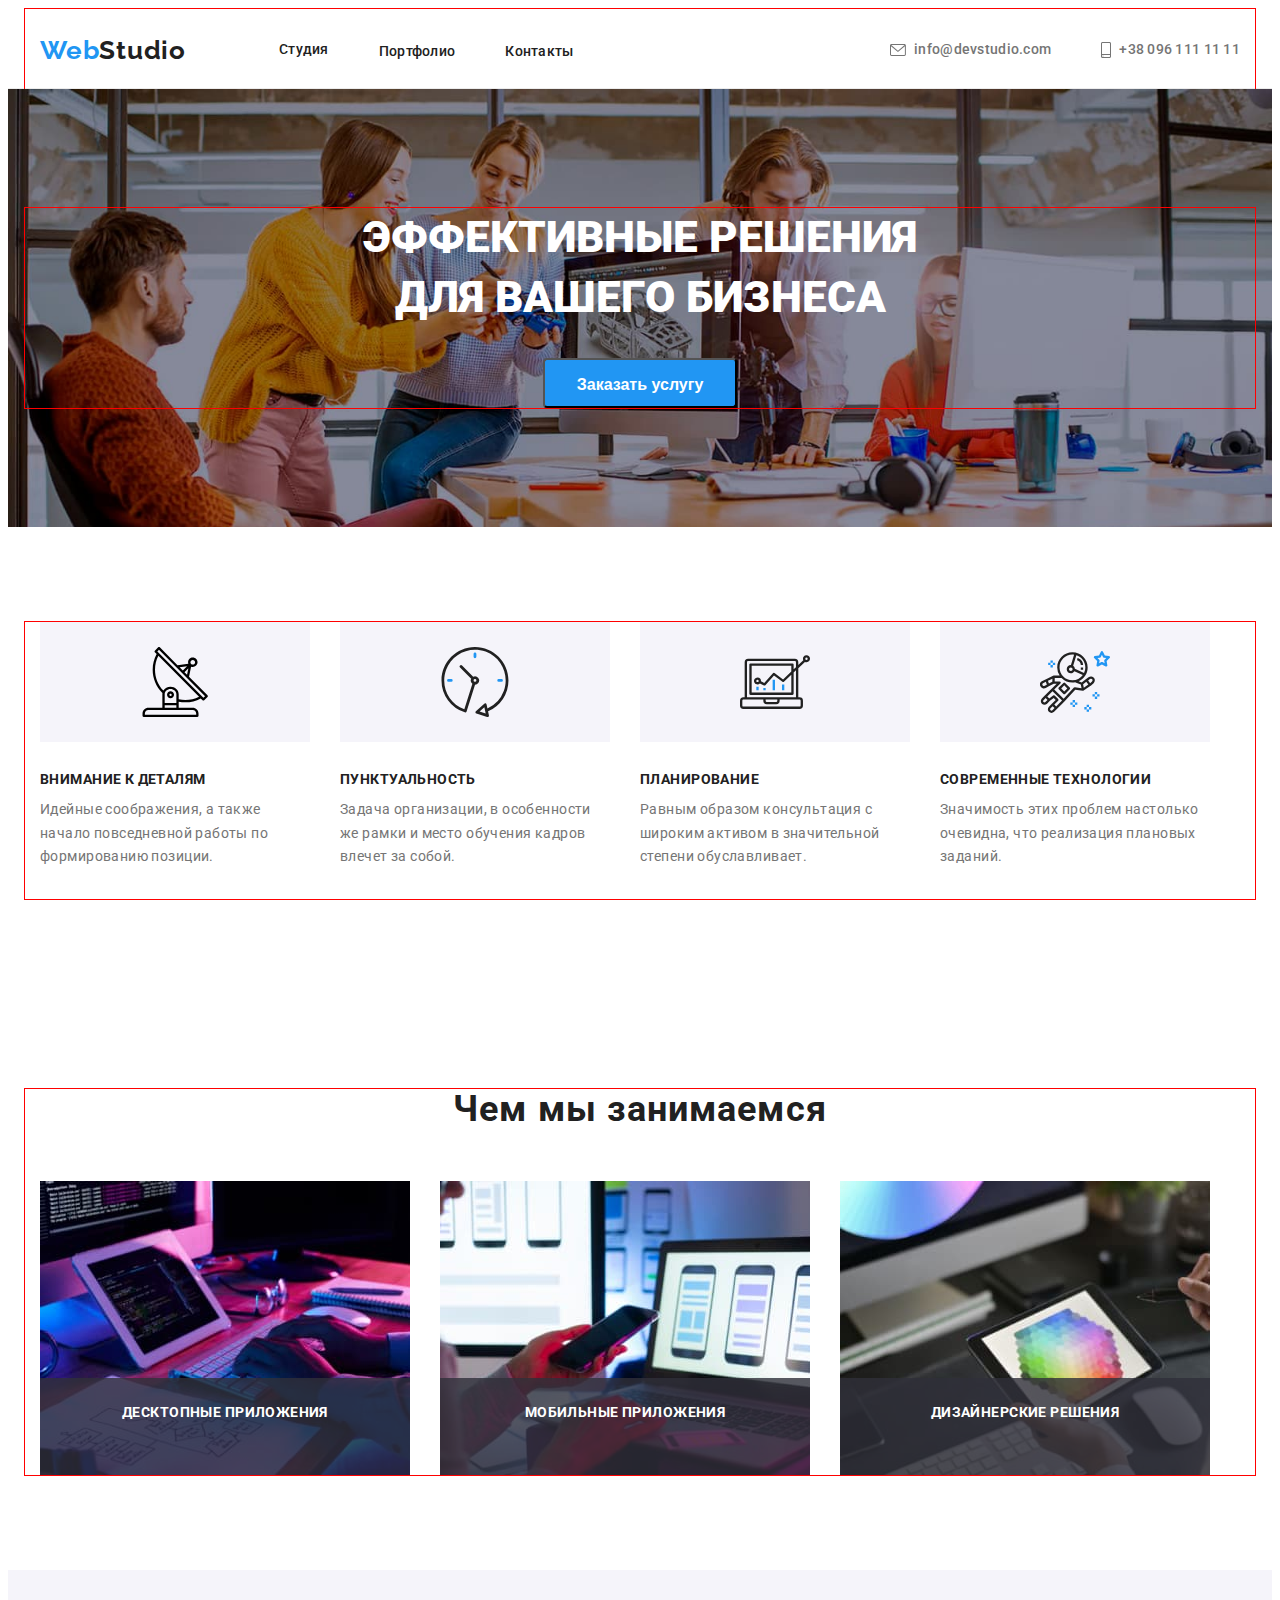
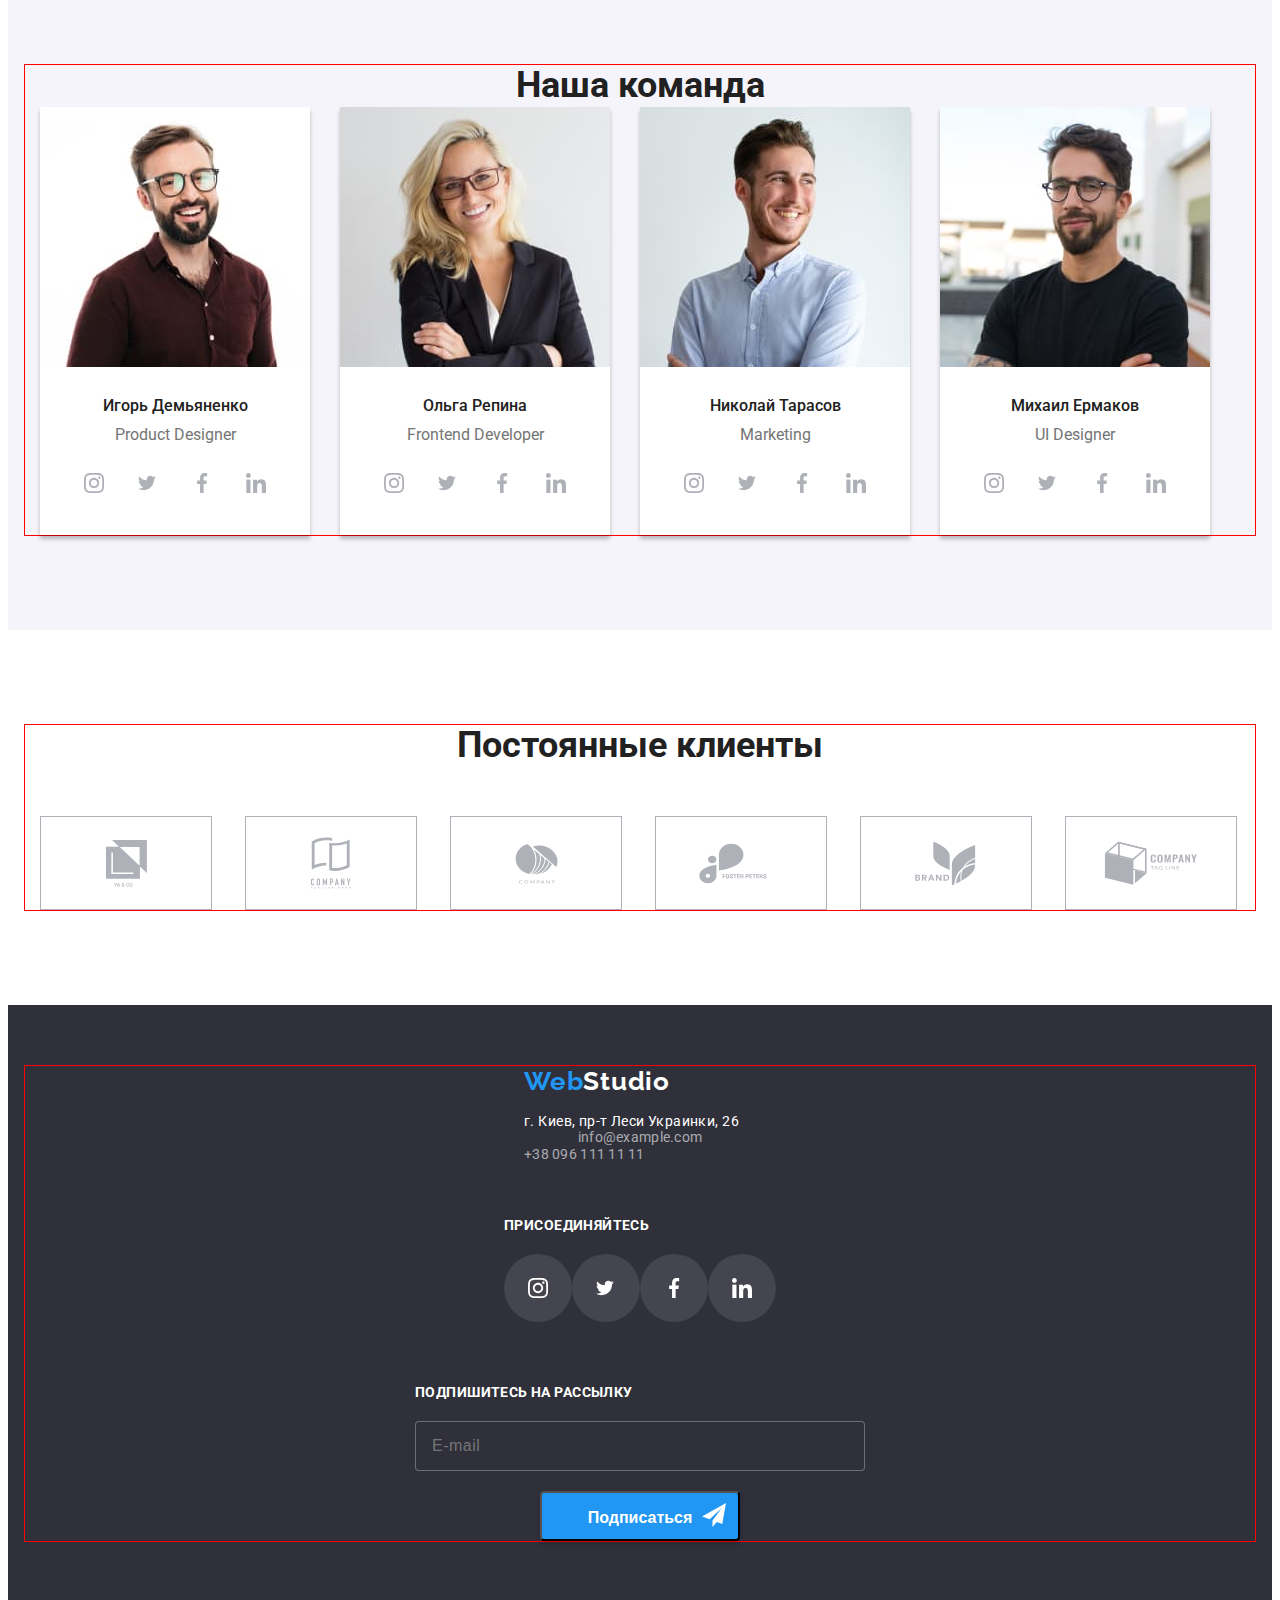
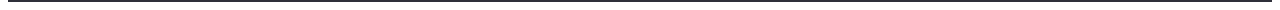
==== index.html @ 74a29edf "исправление секций" ====
<!DOCTYPE html>
<html lang="en">

<head>
    <meta charset="UTF-8">
    <meta http-equiv="X-UA-Compatible" content="IE=edge">
    <meta name="viewport" content="width=device-width, initial-scale=1.0">
    <title>Homework1</title>
    <link rel="preconnect" href="https://fonts.gstatic.com">
    <link
        href="https://fonts.googleapis.com/css2?family=Raleway:wght@700&family=Roboto:wght@400;500;700;900&display=swap"
        rel="stylesheet">
    <link rel="stylesheet" href="https://cdnjs.cloudflare.com/ajax/libs/modern-normalize/1.0.0/modern-normalize.min.css"
        integrity="sha512-ISS7cAi1PEhQ8jnbJpJZMd29NlhNj4AWYyLOSp2CE/CsHxTCu+r+t0D2yoJudVrd0/8fTVPUVDzY5Tvli75u/g=="
        crossorigin="anonymous" />
    <link rel="stylesheet" href="https://cdnjs.cloudflare.com/ajax/libs/animate.css/4.1.1/animate.min.css" />
    <link rel="stylesheet" href="./css/main.min.css">
</head>

<body>
    <!--HEADER-->
    <header class="header">
        <div class="conteiner header-conteiner">
            <nav class="header__navigation ">
                <a class="logo-link header-logo link animate__heartBeat" href="./index.html"><span
                        class="part-logo">Web</span>Studio</a>
                <ul class="menu-list list">
                    <li class="menu-list__item"><a class="menu-list__link link" href="">
                            <div class="current">Студия</div>
                        </a></li>
                    <li class="menu-list__item"><a class="menu-list__link link" href="./portfolio.html">Портфолио</a>
                    </li>
                    <li class="menu-list__item"><a class="menu-list__link link" href="">Контакты</a></li>
                </ul>
            </nav>
            <button type="button" class="header-menu-btn " data-menu-button>
                <svg class="header-mobile-menu-icon" width="40" height="40">
                    <use href="./images/icons.svg.svg#burger-icon"></use>
                </svg>
            </button>
            <ul class="contacts-list list">
                <li class="contacts-list-item-mail-tel">

                    <a class="mail-tel-link link" href="mailto:info@devstudio.com"><svg class="header-icons" width="16"
                            height="12">
                            <use href="./images/icons.svg.svg#icon-envelope"></use>
                        </svg>info@devstudio.com</a>


                </li>
                <li class="contacts-list-item-mail-tel"><a class="mail-tel-link link" href="tel:+380961111111"><svg
                            class="header-icons" width="10" height="16">
                            <use href="./images/icons.svg.svg#icon-smartphone"></use>
                        </svg>+38 096 111 11 11</a></li>
            </ul>

        </div>
        <!--MOBILE MENU-->
        <div class="mobile-menu" data-menu>
            <div class="conteiner mobile-menu__container">
                <button type="button" class=" mobile-menu__coose-btn " data-menu-close>
                    <svg class="mobile-btn-icon" width="18" height="18">
                        <use href="./images/icons.svg.svg#icon-closeblack"></use>
                    </svg>
                </button>
                
                <ul class="mobile-menu__nav list">
                    <li class="mobile-menu__item"><a class="mobile-menu__link link" href="">
                            <div class="current">Студия</div>
                        </a></li>
                    <li class="mobile-menu__item"><a class="mobile-menu__link link" href="./portfolio.html">Портфолио</a>
                    </li>
                    <li class="mobile-menu__item"><a class="mobile-menu__link link" href="">Контакты</a></li>
                </ul>
                <ul class="mobile-menu__contacts-list list">
                    <li class="mobile-menu__contacts-item"><a class="mobile-menu__contacts-tel link" href="tel:+380961111111">+38 096 111 11 11</a></li>
                    <li  class="mobile-menu__contacts-item"><a class="mobile-menu__contacts-mail link" href="mailto:info@devstudio.com">info@devstudio.com</a></li>
                </ul>
                <ul class="mobile-menu__social-list list">
                <li class="mobile-menu__social-item "><a class="mobile-menu__social-link link" href="">Instagram</a></li>
                <li class="mobile-menu__social-item "><a class="mobile-menu__social-link link" href="">Twitter</a></li>
                <li class="mobile-menu__social-item "><a class="mobile-menu__social-link link" href="">Facebook</a></li>
                <li class="mobile-menu__social-item "><a class="mobile-menu__social-link link" href="">Linkedin</a></li>

            </ul>
            </div>

        </div>
    </header>
    <main>
        <!--SECTION HERO-->

        <section class="hero  ">
            <div class="conteiner">
                <h1 class="hero__title">Эффективные решения<br /> для вашего бизнеса</h1>
                <button class="modal-btn " type="button" data-modal-open>Заказать услугу </button>
            </div>
        </section>

        <!--SECTION SKILLS-->
        <section class="skills section">
            <div class="conteiner ">
                <h2 class="visually-hidden">Наши преймущества</h2>



                <ul class="skills-list list">


                    <li class="skills-list__description-item">
                        <div class="skills-description-icon">
                            <svg width="70" height="70">
                                <use href="./images/icons.svg.svg#icon-antenna"></use>
                            </svg>
                        </div>
                        <h3 class="description-title">Внимание к деталям</h3>
                        <p class="description">Идейные соображения, а также начало повседневной работы по формированию
                            позиции.</p>
                    </li>


                    <li class="skills-list__description-item">
                        <div class="skills-description-icon">
                            <svg width="70" height="70">
                                <use href="./images/icons.svg#icon-clock"></use>
                            </svg>
                        </div>
                        <h3 class="description-title">Пунктуальность</h3>
                        <p class="description">Задача организации, в особенности же рамки и место обучения кадров влечет
                            за собой.</p>
                    </li>


                    <li class="skills-list__description-item">
                        <div class="skills-description-icon">
                            <svg width="70" height="70">
                                <use href="./images/icons.svg#icon-diagram"></use>
                            </svg>
                        </div>
                        <h3 class="description-title">Планирование</h3>
                        <p class="description">Равным образом консультация с широким активом в значительной степени
                            обуславливает.</p>
                    </li>


                    <li class="skills-list__description-item">
                        <div class="skills-description-icon">
                            <svg width="70" height="70">
                                <use href="./images/icons.svg#icon-astronaut"></use>
                            </svg>
                        </div>
                        <h3 class="description-title">Современные технологии</h3>
                        <p class="description">Значимость этих проблем настолько очевидна, что реализация плановых
                            заданий.</p>
                    </li>

                </ul>

            </div>
        </section>
        <!--SECTION ABOUT-->
        <section class="about section">
            <div class="conteiner about-conteiner">
                <h2 class="about-title">Чем мы занимаемся</h2>
                <ul class="about-img-list list">
                    <li class="about-img-list-item">
                        <div class="about-img-list-wrapper"><img src="./images/box1.jpg" alt="html" width="370" />
                            <p class="about-overlay">Десктопные приложения</p>
                        </div>
                    </li>
                    <li class="about-img-list-item">
                        <div class="about-img-list-wrapper"><img src="./images/box2.jpg" alt="javaskript" width="370" />
                            <p class="about-overlay">Мобильные приложения</p>
                        </div>
                    </li>
                    <li class="about-img-list-item">
                        <div class="about-img-list-wrapper"><img src="./images/box3.jpg" alt="дизайн" width="370" />
                            <p class="about-overlay">Дизайнерские решения</p>
                        </div>
                    </li>
                </ul>
            </div>
        </section>
        <!--SECTION TEAM-->
       <section class="team section">
            <div class="conteiner">
            <h2 class="team-title">Наша команда</h2>
            <ul class="team-list list">
               
                <li class="team-list-item">
                    <picture class="picture">
                        <source srcset="./images/team-member/team-1-desktop.jpg 1x, ./images/team-member/team-1-desktop2x.jpg@ 2x"
                            media="(min-width: 1200px)">

                        <source srcset="./images/team-member/team-1-tablet.jpg 1x, ./images/team-member/team-1-tablet2x.jpg@ 2x"
                            media="(min-width: 768px)">
                            
                        <source srcset="./images/team-member/team-1-mobile.jpg 1x, ./images/team-member/team-1-mobile2x.jpg@ 2x" media="(min-width: 280px)">
                        
                        
                    <img class="team-img"  src="./images/team-member/team-1-mobile.jpg" alt="Игорь Демьяненко" >
                    </picture>
                    <div class="team-card-list">
                    <h3 class="team-list-sub-title">Игорь Демьяненко</h3>
                    <p class="team-list-description">Product Designer</p>
                    
                   
                        <ul class="team-list-link list">
                    <li class="team-link-item"><a class="social-link-icon" href="">
                        <svg class="team-icon" width="20" height="20">
                        <use href="./images/icons.svg.svg#icon-instagram"></use>
                    </svg></a></li>
                    <li class="team-link-item"><a class="social-link-icon" href="">
                        <svg class="team-icon" width="20" height="20">
                        <use href="./images/icons.svg.svg#icon-twitter"></use>
                    </svg></a></li>
                    <li class="team-link-item"><a class="social-link-icon" href="">
                        <svg class="team-icon" width="20" height="20">
                        <use href="./images/icons.svg.svg#icon-facebook"></use>
                    </svg></a></li>
                    <li class="team-link-item"><a class="social-link-icon" href="">
                        <svg class="team-icon" width="20" height="20">
                        <use href="./images/icons.svg.svg#icon-linkedin"></use>
                    </svg></a></li>
                   </ul>
                </div>
                    
                </li>
                <li class="team-list-item">
                    <picture class="picture">
                        <source srcset="./images/team-member/team-2-desktop.jpg 1x, ./images/team-member/team-2-desktop2x.jpg@ 2x"
                            media="(min-width: 1200px)">

                            <source srcset="./images/team-member/team-2-tablet.jpg 1x, ./images/team-member/team-2-tablet2x.jpg@ 2x"
                                media="(min-width: 768px)">

                        <source srcset="./images/team-member/team-2-mobile.jpg 1x, ./images/team-member/team-2-mobile2x.jpg@ 2x"
                            media="(min-width: 280px)">
                       
                        
                        <img class="team-img" src="./images/team-member/team-2-mobile.jpg" alt="Ольга Репина" />
                    </picture>
                    
                    <div class="team-card-list">
                    <h3 class="team-list-sub-title">Ольга Репина</h3>
                    <p class="team-list-description">Frontend Developer</p>
                    
                        <ul class="team-list-link list">
                            <li class="team-link-item"><a class="social-link-icon" href="">
                                    <svg class="team-icon" width="20" height="20">
                                        <use href="./images/icons.svg.svg#icon-instagram"></use>
                                    </svg></a></li>
                            <li class="team-link-item"><a class="social-link-icon" href="">
                                    <svg class="team-icon" width="20" height="20">
                                        <use href="./images/icons.svg.svg#icon-twitter"></use>
                                    </svg></a></li>
                            <li class="team-link-item"><a class="social-link-icon" href="">
                                    <svg class="team-icon" width="20" height="20">
                                        <use href="./images/icons.svg.svg#icon-facebook"></use>
                                    </svg></a></li>
                            <li class="team-link-item"><a class="social-link-icon" href="">
                                    <svg class="team-icon" width="20" height="20">
                                        <use href="./images/icons.svg.svg#icon-linkedin"></use>
                                    </svg></a></li>
                        </ul>
                    </div>
                </li>
                <li class="team-list-item">
                    <picture class="picture">
                        <source srcset="./images/team-member/team-3-desktop.jpg 1x, ./images/team-member/team-3-desktop2x.jpg@ 2x"
                            media="(min-width: 1200px)">

                            <source srcset="./images/team-member/team-3-tablet.jpg 1x, ./images/team-member/team-3-tablet2x.jpg@ 2x"
                                media="(min-width: 768px)">

                        <source srcset="./images/team-member/team-3-mobile.jpg 1x, ./images/team-member/team-3-mobile2x.jpg@ 2x"
                            media="(min-width: 280px)">
                        
                        
                        <img class="team-img" src="./images/team-member/team-3-mobile.jpg" alt="Николай Тарасов"  />
                    </picture>
                   
                    <div class="team-card-list">
                    <h3 class="team-list-sub-title">Николай Тарасов</h3>
                    <p class="team-list-description">Marketing</p>
                    
                        <ul class="team-list-link list">
                            <li class="team-link-item"><a class="social-link-icon" href="">
                                    <svg class="team-icon" width="20" height="20">
                                        <use href="./images/icons.svg.svg#icon-instagram"></use>
                                    </svg></a></li>
                            <li class="team-link-item"><a class="social-link-icon" href="">
                                    <svg class="team-icon" width="20" height="20">
                                        <use href="./images/icons.svg.svg#icon-twitter"></use>
                                    </svg></a></li>
                            <li class="team-link-item"><a class="social-link-icon" href="">
                                    <svg class="team-icon" width="20" height="20">
                                        <use href="./images/icons.svg.svg#icon-facebook"></use>
                                    </svg></a></li>
                            <li class="team-link-item"><a class="social-link-icon" href="">
                                    <svg class="team-icon" width="20" height="20">
                                        <use href="./images/icons.svg.svg#icon-linkedin"></use>
                                    </svg></a></li>
                        </ul>
                    </div>
                </li>

                <li class="team-list-item">
                    <picture class="picture">
                        <source srcset="./images/team-member/team-4-desktop.jpg 1x, ./images/team-member/team-4-desktop2x.jpg@ 2x"
                            media="(min-width: 1200px)">
                        
                        <source srcset="./images/team-member/team-4-tablet.jpg 1x, ./images/team-member/team-4-tablet2x.jpg@ 2x"
                            media="(min-width: 768px)">

                            <source srcset="./images/team-member/team-4-mobile.jpg 1x, ./images/team-member/team-4-mobile2x.jpg@ 2x"
                                media="(max-width: 767px)">
                        
                        <img class="team-img" src="./images/team-member/team-4-mobile.jpg" alt="Михаил Ермаков" />
                                        </picture>
                    
                    <div class="team-card-list">
                    <h3 class="team-list-sub-title">Михаил Ермаков</h3>
                    <p class="team-list-description">UI Designer</p>
                    
                
                    <ul class="team-list-link list">
                        <li class="team-link-item"><a class="social-link-icon" href="">
                                <svg class="team-icon" width="20" height="20">
                                    <use href="./images/icons.svg.svg#icon-instagram"></use>
                                </svg></a></li>
                        <li class="team-link-item"><a class="social-link-icon" href="">
                                <svg class="team-icon" width="20" height="20">
                                    <use href="./images/icons.svg.svg#icon-twitter"></use>
                                </svg></a></li>
                        <li class="team-link-item"><a class="social-link-icon" href="">
                                <svg class="team-icon" width="20" height="20">
                                    <use href="./images/icons.svg.svg#icon-facebook"></use>
                                </svg></a></li>
                        <li class="team-link-item"><a class="social-link-icon" href="">
                                <svg class="team-icon" width="20" height="20">
                                    <use href="./images/icons.svg.svg#icon-linkedin"></use>
                                </svg></a></li>
                    </ul>
                </div>
                </li>
                
            </ul>
            </div>
        </section> 
        <!--SECTION CLIENTS-->
        <section class="clients section">
            <div class="conteiner">
                <h2 class="clients-title">Постоянные клиенты</h2>
                <ul class="client-list list">
                    <li class="client-item "><a href="" class="client-link"><svg class="client-icon" width="41" height="47">
                        <use href="./images/icons.svg.svg#icon-yaco"></use>
                    </svg></a></li>
                <li class="client-item "><a href="" class="client-link"><svg class="client-icon" width="40" height="52">
                    <use href="./images/icons.svg.svg#icon-companytagline"></use>
                </svg></a></li>
            <li class="client-item "><a href="" class="client-link"><svg class="client-icon" width="43" height="41">
                <use href="./images/icons.svg.svg#icon-company"></use>
            </svg></a></li>
        <li class="client-item "><a href="" class="client-link"><svg class="client-icon" width="84" height="41">
            <use href="./images/icons.svg.svg#icon-fosterpeters"></use>
        </svg></a></li>
                <li class="client-item "><a href="" class="client-link"><svg class="client-icon" width="63" height="45">
                    <use href="./images/icons.svg.svg#icon-brand"></use>
                </svg></a></li>
            <li class="client-item "><a href="" class="client-link"><svg class="client-icon" width="94" height="44">
                <use href="./images/icons.svg.svg#icon-tagline"></use>
            </svg></a></li>
        </ul>
            </div>
        </section>
    </main>
        <!--FOOTER-->
        <footer class="footer ">
        <div class="conteiner footer-div">
        <div class=" address-div">
       <a class="logo-link link" href="./index.html"><span class="part-logo">Web</span><span class="logo-link-studio">Studio</span></a>
        <address class="address">г. Киев, пр-т Леси Украинки, 26
            <ul class="footer-contacts-list list">
                <li class="footer-contacts-list-item"><a class="footer-mail-link link" href="mailto:info@example.com">info@example.com</a>
                </li>
                <li class="footer-contacts-list-item-tel"><a class="footer-tel-link link" href="tel:+380961111111">+38 096 111 11 11</a></li>
            </ul>
        </address>
        </div>
        <div class="footer-contacts">
            <h2 class="footer-title">присоединяйтесь</h2>
            <ul class="footer-list list">
                <li class="footer-link-item"><a class="footer-social-link-icon" href="">
                        <svg class="footer-icon" width="20" height="20">
                            <use href="./images/icons.svg.svg#icon-instagram"></use>
                        </svg></a></li>
                <li class="footer-link-item"><a class="footer-social-link-icon" href="">
                        <svg class="footer-icon" width="20" height="20">
                            <use href="./images/icons.svg.svg#icon-twitter"></use>
                        </svg></a></li>
                <li class="footer-link-item"><a class="footer-social-link-icon" href="">
                        <svg class="footer-icon" width="20" height="20">
                            <use href="./images/icons.svg.svg#icon-facebook"></use>
                        </svg></a></li>
                <li class="footer-link-item"><a class="footer-social-link-icon" href="">
                        <svg class="footer-icon" width="20" height="20">
                            <use href="./images/icons.svg.svg#icon-linkedin"></use>
                        </svg></a></li>
            </ul>
        </div>
            <form action="#" class="footer-form" >
                <label class="footer-form-field" for="input-e-meil" >Подпишитесь на рассылку</label>
                   <div class="footer-feedback">
                       <input name="footer-email" type="email" id="input-e-meil" class="footer-form-email" required placeholder="E-mail">
                    <button type="submit" class="footer-form-btn">Подписаться<svg class="footer-form-icon" width="24" height="24">
                        <use href="./images/icons.svg.svg#icon-iconsendtelegram"></use>
                    </svg></button>
                </div>
              
            </form>
        </div>
    </footer>
        <!--MODAL-->
        <!-- <div class="backdrop is-hidden" data-modal >
       <div class="modal">
           <button type="button" class="modal-close-btn" data-modal-close>
           <svg class="modal-btn-icon" width="18" height="18"><use href="./images/icons.svg.svg#icon-closeblack"></use></svg>
       </button> 
       <form action="#" class="modal-form"> 
        <p class="modal-form-head">Оставьте свои данные, мы вам перезвоним</p>
        <label class="modal-form-field">
            <span class="modal-form-text">Имя</span>
           <span class="modal-form-input-wrapper">
            <input name="user-name" type="text" autofocus class="modal-form-input" minlength="2" required>
        <svg class="user-name-icon" width="18" height="18">
            <use href="./images/icons.svg.svg#icon-personphorm" ></use>
        </svg>
        </span>
        </label>
        <label class="modal-form-field">
           <span class="modal-form-text"> Телефон</span>
            <span class="modal-form-input-wrapper">
            <input type="tel" name="user-tel" class="modal-form-input" required   pattern="[0-9]{3}-[0-9]{3}-[0-9]{2}-[0-9]{2}" title="093-933-33-33" >
        <svg class="user-name-icon" width="18" height="18">
            <use href="./images/icons.svg.svg#icon-phonephorm" ></use>
        </svg>
        </span>
        </label>
        <label class="modal-form-field">
            <span class="modal-form-text">Почта</span>
            <span class="modal-form-input-wrapper">
            <input name="user-email" type="email" class="modal-form-input" required>
        <svg class="user-name-icon" width="18" height="18">
            <use href="./images/icons.svg.svg#icon-emailphorm" ></use>
        </svg>
        </span>
        </label>
        <label>
            <span class="modal-form-text">Коментарий</span>
            <textarea name="user-message" placeholder="Введите текст" class="modal-form-message"></textarea>
        </label>
        
        <input name="user-policy" type="checkbox" class="modal-form-checkbox visually-hidden" id="checkbox-policy" required>
        <label for="checkbox-policy" class="modal-form-checkbox-policy">Соглашаюсь с рассылкой и принимаю <a class="modal-form-policy-link" href="">Условия договора</a></label>

      <button type="submit" class="modal-form-btn" >Отправить</button>
    </form>
    </div>
    </div>
    
    <!-- <script src="./js/modal.js"></script>  -->
        <script src="./js/menu.js"></script>
</body>

</html>
---- css/main.min.css ----
:root{--main-font: "Roboto", sans-serif;--accent-color: #2196f3;--text-color: #212121;--paragraph-color: #757575;--background-color-grey: #2f303a;--text-color-white: #ffffff;--color-btn: #188ce8;--background-color-team-filters: #f5f4fa;--background-color-filters: #eeeeee;--color-footer-link: rgba(255, 255, 255, 0.6);--color-border: #ececec;--color-client-item: #afb1b8;--padding-div-projects: 20px 24px;--color-icon: #afb1b8}.visually-hidden{position:absolute !important;clip:rect(1px 1px 1px 1px);clip:rect(1px, 1px, 1px, 1px);padding:0 !important;border:0 !important;height:1px !important;width:1px !important;overflow:hidden}h1,h2,h3,h4,h5,h6,p{margin-top:0;margin-bottom:0}ul,ol{margin-top:0;margin-bottom:0;padding-left:0}img{display:block}.list{list-style:none}.link{text-decoration:none}body{font-family:var(--main-font);color:var(--text-color)}.conteiner{padding-left:15px;padding-right:15px;border:1px solid red}@media screen and (min-width: 480px){.conteiner{width:450px;margin:0 auto}}@media screen and (min-width: 768px){.conteiner{width:768px}}@media screen and (min-width: 1200px){.conteiner{width:1200px}}.section{padding-top:60px;padding-bottom:60px}@media screen and (min-width: 768px){.section{padding-top:60px;padding-bottom:60px}}@media screen and (min-width: 1200px){.section{padding-top:94px;padding-bottom:94px}}.mobile-menu{z-index:1;position:fixed;top:0;left:0;width:100vw;height:100vh;background-color:#ffffff;overflow:auto;opacity:0;visibility:hidden;pointer-events:none}.mobile-menu.is-open{opacity:1;visibility:visible;pointer-events:auto}.mobile-menu__coose-btn{position:absolute;border:none;background-color:transparent;padding:0;width:40px;height:40px;top:10px;right:0}.mobile-menu__container{display:flex;flex-direction:column;position:relative;padding-left:25px;padding-top:48px;padding-bottom:48px}.mobile-menu__link{font-weight:500;font-size:40px;line-height:1.17;letter-spacing:0.02em;color:#212121}.mobile-menu__contacts-list{margin-top:302px}.mobile-menu__contacts-item:not(:last-child){margin-bottom:32px}.mobile-menu__contacts-tel{font-weight:500;font-size:34px;line-height:1/17;letter-spacing:0.02em;color:var(--accent-color)}.mobile-menu__contacts-mail{font-weight:500;font-size:24px;line-height:1.16;letter-spacing:0.02em;color:var(--paragraph-color)}.mobile-menu__social-list{display:flex;margin-top:64px}.mobile-menu__social-item:not(:last-child){padding-right:10px;border-right:1px solid rgba(33,33,33,0.2)}.mobile-menu__social-item:not(:first-child){padding-left:10px}@media screen and (min-width: 768px){.mobile-menu{display:none}}.part-logo{color:var(--accent-color)}.logo-link{font-family:"Raleway", sans-serif;font-weight:700;font-size:26px;line-height:1.19;letter-spacing:0.03em;color:inherit;animation-duration:2500ms;animation-iteration-count:1}.logo-link-studio{color:var(--text-color-white)}.menu-list__link{font-weight:500;font-size:14px;line-height:1.14;letter-spacing:0.02em;color:inherit;transition:color 250ms cubic-bezier(0.4, 0, 0.2, 1)}.menu-list :hover,.menu-list :focus{color:var(--accent-color)}.backdrop{position:fixed;width:100vw;height:100vh;top:0;left:0;background-color:rgba(0,0,0,0.2);z-index:100;transition:opacity 250ms cubic-bezier(0.4, 0, 0.2, 1),visibility 250ms cubic-bezier(0.4, 0, 0.2, 1)}.is-hidden{opacity:0;visibility:hidden;pointer-events:none}.modal{position:absolute;top:50%;left:50%;transform:translate(-50%, -50%);width:528px;height:581px;padding:40px;border-radius:4px;background-color:var(--text-color-white)}.modal-close-btn{display:flex;justify-content:center;align-items:center;position:absolute;top:8px;right:8px;width:30px;height:30px;border:1px solid rgba(0,0,0,0.1);border-radius:50%;background-color:var(--text-color-white);cursor:pointer}.modal-close-btn:hover .modal-btn-icon,.modal-close-btn:focus .modal-btn-icon{fill:var(--accent-color)}.modal-btn-icon{fill:#000000;transition:fill 250ms cubic-bezier(0.4, 0, 0.2, 1)}.modal-form-head{display:block;font-weight:700;font-size:20px;line-height:1.15;text-align:center;letter-spacing:0.03em;margin-bottom:12px}.modal-form{display:flex;flex-direction:column}.modal-form-text{font-size:12px;line-height:1.16;letter-spacing:0.01em;color:var(--paragraph-color)}.modal-form-text:not(:first-child){margin-top:10px}.modal-form-input{width:100%;height:40px;box-sizing:border-box;border-radius:4px;padding-left:42px;border:1px solid rgba(33,33,33,0.2);transition:border-color 250ms cubic-bezier(0.4, 0, 0.2, 1)}.modal-form-input:focus{border-color:var(--accent-color);outline:none}.modal-form-input:focus+.user-name-icon{fill:var(--accent-color)}.modal-form-input-wrapper{position:relative;display:block;margin-top:4px;margin-bottom:10px}.user-name-icon{display:block;position:absolute;top:50%;left:12px;transform:translateY(-50%)}.modal-form-message{width:100%;height:120px;border:1px solid rgba(33,33,33,0.2);border-radius:4px;resize:none;padding:12px 16px;margin-top:4px;transition:border-color 250ms cubic-bezier(0.4, 0, 0.2, 1)}.modal-form-message:focus{outline:none;border-color:var(--accent-color)}.modal-form-message::placeholder{font-size:14px;line-height:1.14;letter-spacing:0.01em;color:rgba(117,117,117,0.5)}.modal-form-checkbox:checked+.modal-form-checkbox-policy::before{background-image:url(../images/iconcheck.png);border:1px solid var(--accent-color);box-shadow:0px 4px 4px rgba(0,0,0,0.25)}.modal-form-checkbox-policy{font-size:14px;line-height:1.71;margin-top:20px;color:var(--paragraph-color)}.modal-form-checkbox-policy::before{display:inline-block;content:"";vertical-align:middle;width:18px;height:17px;margin-right:7px;margin-left:13px;border:2px solid #212121;border-radius:2px;cursor:pointer;transition:box-shadow 250ms cubic-bezier(0.4, 0, 0.2, 1);transition:background-image 250ms cubic-bezier(0.4, 0, 0.2, 1);transition:border 250ms cubic-bezier(0.4, 0, 0.2, 1)}.modal-form-btn{align-self:center;width:200px;height:50px;padding:10px 32px;margin-top:30px;margin-bottom:40px;border-radius:4px;font-weight:700;font-size:16px;line-height:1.87;color:var(--text-color-white);background-color:var(--accent-color);cursor:pointer;transition:background-color 250ms cubic-bezier(0.4, 0, 0.2, 1)}.modal-form-btn:hover,.modal-form-btn:focus{color:var(--text-color-white);background-color:var(--color-btn)}.header{height:60px}.header-conteiner{display:flex;align-items:center;justify-content:space-between;max-width:450px}.contacts-list{display:none}.menu-list{display:none}.header-menu-btn{border-color:transparent;border:none;padding:0;width:40px;height:40px;fill:black}.header-mobile-menu-icon{fill:currentColor}@media screen and (min-width: 768px){.header-menu-btn{display:none}.header{height:80px}.header-conteiner{display:flex;align-items:center;justify-content:space-between;min-width:768px}.header__navigation{display:flex;align-items:center}.logo-link{margin-right:88px;padding-top:26px;padding-bottom:26px}.menu-list{display:flex;align-items:center}.contacts-list{display:block;align-items:center;font-weight:500;font-size:12px;line-height:1.16;letter-spacing:0.02em;margin-left:84px}.menu-list__link{padding-top:32px;padding-bottom:32px}.menu-list__item:not(:last-child){margin-right:50px}.mail-tel-link{display:block;align-items:center;color:var(--paragraph-color);transition:color 250ms cubic-bezier(0.4, 0, 0.2, 1)}.mail-tel-link:hover,.mail-tel-link:focus{color:var(--accent-color)}.mail-tel-link .header-icons{fill:currentColor;margin-right:8px}.mail-tel-link .current{color:var(--accent-color);position:relative}.mail-tel-link .current::after{position:absolute;left:0;margin-top:28px;display:block;content:"";height:4px;width:100%;border-radius:2px;background-color:var(--accent-color)}}@media screen and (min-width: 1200px){.header{border-bottom:1px solid var(--color-border)}.header-conteiner{min-width:1200px}.logo-link{margin-right:93px;padding-top:26px;padding-bottom:26px}.contacts-list{display:flex;align-items:center;font-size:14px;line-height:1.14;letter-spacing:0.02em;margin-left:84px}.mail-tel-link{display:flex;align-items:center;padding-top:32px;padding-bottom:32px;color:var(--paragraph-color);transition:color 250ms cubic-bezier(0.4, 0, 0.2, 1)}.mail-tel-link:hover,.mail-tel-link:focus{color:var(--accent-color)}.contacts-list-item-mail-tel{margin-left:auto}.contacts-list-item-mail-tel:not(:last-child){margin-right:50px}}.hero{width:100%;background-color:var(--background-color-grey);text-align:center;padding-top:118px;padding-bottom:118px;margin:0 auto;background-image:linear-gradient(rgba(47,48,58,0.4), rgba(47,48,58,0.4)),url("../images/hero/hero-mobile.jpg");background-size:cover}@media (min-device-pixel-ratio: 2) and (max-width: 767px), (min-resolution: 192dpi) and (max-width: 767px), (min-resolution: 2dppx) and (max-width: 767px){.hero{background-image:url("../images/hero/hero-mobile@2x.jpg")}}@media screen and (min-width: 768px){.hero{background-image:url("../images/hero/hero-tablet.jpg")}}@media (min-device-pixel-ratio: 2) and (min-width: 768px), (min-resolution: 192dpi) and (min-width: 768px), (min-resolution: 2dppx) and (min-width: 768px){.hero{background-image:url("../images/hero/hero-tablet@2x.jpg")}}@media screen and (min-width: 1200px){.hero{background-image:url("../images/hero/hero-desktop.jpg")}}@media (min-device-pixel-ratio: 2) and (min-width: 1200px), (min-resolution: 192dpi) and (min-width: 1200px), (min-resolution: 2dppx) and (min-width: 1200px){.hero{background-image:url("../images/hero/hero-desktop@2x.jpg")}}.hero__title{text-transform:uppercase;font-weight:900;font-size:26px;line-height:1.61;color:var(--text-color-white)}.modal-btn{height:50px;padding:10px 32px;margin-top:30px;border-radius:4px;font-weight:700;font-size:16px;line-height:1.87;color:var(--text-color-white);background-color:var(--accent-color);cursor:pointer;transition:color 250ms cubic-bezier(0.4, 0, 0.2, 1)}.modal-btn:hover,.modal-btn:focus{color:var(--text-color-white);background-color:var(--color-btn)}@media screen and (min-width: 1200px){.hero__title{text-transform:uppercase;font-weight:900;font-size:44px;line-height:1.36;color:var(--text-color-white)}}.description-title{font-weight:700;font-size:14px;line-height:1.14;letter-spacing:0.03em;text-transform:uppercase;margin-bottom:10px;text-align:center}@media screen and (min-width: 768px){.description-title{text-align:left}}.description{margin-top:10px;font-size:14px;line-height:1.71;letter-spacing:0.03em;color:var(--paragraph-color);max-width:450px}@media screen and (min-width: 768px){.description{max-width:354px}}@media screen and (min-width: 1200px){.description{max-width:270px}}.skills-description-icon{display:flex;justify-content:center;align-items:center;max-width:450px;height:120px;margin-bottom:30px;background-color:var(--background-color-team-filters)}@media screen and (min-width: 768px){.skills-description-icon{max-width:354px;height:120px}}@media screen and (min-width: 1200px){.skills-description-icon{max-width:270px;height:120px}}.skills-list{display:flex;flex-direction:column;max-width:450px}.skills-list__description-item:not(:last-child){margin-bottom:30px}@media screen and (min-width: 768px){.skills-list{flex-direction:row;flex-wrap:wrap;min-width:768px}.skills-list__description-item{max-width:354px}.skills-list__description-item:nth-child(2n-1){margin-right:30px}}@media screen and (min-width: 1200px){.skills-list{display:flex;min-width:1200px}.skills-list__description-item{width:270px}.skills-list__description-item:not(:last-child){margin-right:30px}}@media screen and (max-width: 1199px){.about{display:none}}@media screen and (min-width: 1200px){.about{text-align:center}.about-img-list{display:flex;margin-right:-30px}.about-img-list-item:not(:last-child){margin-right:30px}.about-title{font-weight:700;font-size:36px;line-height:1.16;letter-spacing:0.03em;margin-bottom:50px;align-items:center;margin-bottom:50px}.about-img-list-wrapper{position:relative;overflow:hidden}.about-overlay{padding-top:27px;font-weight:700;font-size:14px;line-height:1.14;text-align:center;letter-spacing:0.03em;text-transform:uppercase;color:var(--text-color-white);background-color:rgba(47,48,58,0.8);position:absolute;bottom:0;left:0;width:100%;height:70px}}.team{text-align:center}.team-title{font-weight:700;font-size:36px;line-height:1.16}.team-img{width:100%}.team-list{display:flex;flex-direction:column;max-width:757px;height:100%}.team-list-item{background-color:var(--text-color-white);margin-top:30px;box-shadow:0px 4px 4px rgba(0,0,0,0.25)}.team-list-sub-title{font-weight:500;font-size:16px;line-height:1.18;margin-bottom:10px}.team-list-description{font-size:16px;line-height:1.18;color:var(--paragraph-color)}.team{background-color:var(--background-color-team-filters)}.team-list-link{display:flex;justify-content:space-between;width:206px;height:44px;margin-top:16px}.team-link-item{display:block;width:44px;height:44px;background-color:#ffffff;border-radius:50%}.team-link-item:not(:last-child){margin-right:10px}.social-link-icon{display:flex;justify-content:center;align-items:center;width:44px;height:44px;border-radius:50%;transition:background-color 250ms cubic-bezier(0.4, 0, 0.2, 1)}.social-link-icon:hover,.social-link-icon:focus{background-color:var(--accent-color)}.social-link-icon:hover .team-icon,.social-link-icon:focus .team-icon{fill:#ffffff}.team-icon{fill:var(--color-icon);transition:fill 250ms cubic-bezier(0.4, 0, 0.2, 1)}@media screen and (min-width: 768px){.team-list{flex-direction:row;flex-wrap:wrap;min-width:768px}.team-list-item{max-width:354px}.team-list-item:nth-child(2n-1){margin-right:30px}}@media screen and (min-width: 1200px){.team-list{flex-wrap:nowrap}.team-list-item{width:270px;background-color:var(--text-color-white);box-shadow:0px 4px 4px rgba(0,0,0,0.25)}.team-list-item:not(:first-child){margin-left:30px}.team-list-item:nth-child(2n-1){margin-right:0}.team-list-item{margin-top:0}}.team-card-list{padding:30px 32px 30px 32px}.clients{text-align:center}.clients-title{font-weight:700;font-size:28px;line-height:1.17;margin-bottom:30px}.client-list{display:flex;flex-wrap:wrap;justify-content:center;align-items:center;margin-left:-30px;margin-top:-30px}.client-item{margin-left:30px;margin-top:30px;flex-basis:calc((100% - 60px) / 2)}.client-link{display:flex;justify-content:center;align-items:center;max-width:210px;height:92px;border:1px solid #afb1b8;transition:border 250ms cubic-bezier(0.4, 0, 0.2, 1)}.client-link:hover,.client-link:focus{border:1px solid #2196f3}.client-link:hover .client-icon,.client-link:focus .client-icon{fill:var(--accent-color)}.client-icon{fill:#afb1b8;transition:fill 250ms cubic-bezier(0.4, 0, 0.2, 1)}@media screen and (min-width: 768px){.client-item{flex-basis:calc((100% - 90px) / 3)}.client-link{max-width:226px;height:92px}}@media screen and (min-width: 1200px){.client-item{flex-basis:calc((100% - 180px) / 6)}.clients-title{font-size:36px;line-height:1.16;margin-bottom:50px}.client-link{max-width:170px;height:92px}}.filters-list{display:flex;flex-wrap:wrap;justify-content:center;margin-bottom:50px}.filters-list-item{margin-left:0px}.filters-list-item:not(nth-child(3n)){margin-right:8px}.filters-list-btn{height:38px;padding:6px 22px;font-weight:500;font-size:16px;line-height:1.62;border:none;background-color:var(--background-color-team-filters);color:var(--text-color);transition:background-color 250ms cubic-bezier(0.4, 0, 0.2, 1),box-shadow 250ms cubic-bezier(0.4, 0, 0.2, 1),color 250ms cubic-bezier(0.4, 0, 0.2, 1)}.filters-list-btn:hover,.filters-list-btn:focus{color:var(--text-color-white);background-color:var(--accent-color);box-shadow:0px 4px 4px rgba(0,0,0,0.25);cursor:pointer}.projects-list{display:flex;flex-direction:column;flex-wrap:wrap}.projects-list-title{margin-bottom:4px;font-weight:700;font-size:18px;line-height:2;letter-spacing:0.06em;color:inherit}.projects-description{font-size:16px;line-height:1.87;letter-spacing:0.03em;color:var(--paragraph-color)}.projects-item{width:100%;margin-right:30px;margin-top:30px;background-color:var(--text-color-white)}.projects-item:hover,.projects-item:focus{box-shadow:0px 4px 4px rgba(0,0,0,0.25)}.tecno{padding:var(--padding-div-projects);border-bottom:1px solid var(--background-color-filters);border-left:1px solid var(--background-color-filters);border-right:1px solid var(--background-color-filters)}.neworlean{padding:var(--padding-div-projects);border-bottom:1px solid var(--background-color-filters);border-left:1px solid var(--background-color-filters);border-right:1px solid var(--background-color-filters)}.seafood{padding:var(--padding-div-projects);border-bottom:1px solid var(--background-color-filters);border-left:1px solid var(--background-color-filters);border-right:1px solid var(--background-color-filters)}.prime{padding:var(--padding-div-projects);border-bottom:1px solid var(--background-color-filters);border-left:1px solid var(--background-color-filters);border-right:1px solid var(--background-color-filters)}.boxes{padding:var(--padding-div-projects);border-bottom:1px solid var(--background-color-filters);border-left:1px solid var(--background-color-filters);border-right:1px solid var(--background-color-filters)}.bordes{padding:var(--padding-div-projects);border-bottom:1px solid var(--background-color-filters);border-left:1px solid var(--background-color-filters);border-right:1px solid var(--background-color-filters)}.limited-edition{padding:var(--padding-div-projects);border-bottom:1px solid var(--background-color-filters);border-left:1px solid var(--background-color-filters);border-right:1px solid var(--background-color-filters)}.lab{padding:var(--padding-div-projects);border-bottom:1px solid var(--background-color-filters);border-left:1px solid var(--background-color-filters);border-right:1px solid var(--background-color-filters)}.growing-business{padding:var(--padding-div-projects);border-bottom:1px solid var(--background-color-filters);border-left:1px solid var(--background-color-filters);border-right:1px solid var(--background-color-filters)}.project-list-img-wrapper{position:relative;overflow:hidden}.overlay{font-size:18px;line-height:1.55;letter-spacing:0.03em;padding:63px 24px;color:var(--text-color-white);background-color:rgba(33,150,243,0.9);position:absolute;top:0;left:0;width:100%;height:100%;transform:translateY(100%);transition:transform 250ms cubic-bezier(0.4, 0, 0.2, 1)}.projects-link{color:var(--text-color)}.projects-link:hover .overlay,.projects-link:focus .overlay{transform:translateY(0%)}@media screen and (min-width: 768px){.filters-list{display:flex;flex-wrap:nowrap}.projects-list{display:flex;flex-wrap:wrap}.projects-item{flex-basis:calc(100% / 2 - 30px);width:100%;background-color:var(--text-color-white)}.projects-item:hover,.projects-item:focus{box-shadow:0px 4px 4px rgba(0,0,0,0.25)}}.footer{background-color:var(--background-color-grey);padding-top:60px;padding-bottom:60px}.footer-div{display:flex;flex-direction:column;align-items:center}.address-div{max-width:232px;align-items:center}.address{font-style:normal;font-size:14px;line-height:0.58;letter-spacing:0.03em;color:var(--text-color-white);margin-top:20px}.footer-title{font-weight:700;font-size:14px;line-height:1.14;letter-spacing:0.03em;text-transform:uppercase;color:var(--text-color-white);margin-bottom:20px}.footer-feedback{display:flex;flex-direction:column;margin-top:20px;align-items:center}.footer-form-field{font-weight:700;font-size:14px;line-height:1.14;letter-spacing:0.03em;text-transform:uppercase;color:var(--text-color-white)}.footer-social-link-icon{display:flex;justify-content:center;align-items:center;padding:12px;width:44px;height:44px;background:rgba(255,255,255,0.1);border-radius:50%;transition:background-color 250ms cubic-bezier(0.4, 0, 0.2, 1)}.footer-icon{fill:var(--text-color-white)}.footer-form-email{font-size:16px;line-height:1.25;letter-spacing:0.03em;background-color:var(--background-color-grey);color:rgba(255,255,255,0.6);width:450px;height:50px;padding:15px 0 15px 16px;border:1px solid rgba(255,255,255,0.3);border-radius:4px;box-sizing:border-box}.footer-form-btn{position:relative;width:200px;height:50px;padding:10px 28px;font-weight:700;font-size:16px;line-height:1.87;background:var(--accent-color);box-shadow:0px 4px 4px rgba(0,0,0,0.15);border-radius:4px;color:var(--text-color-white);cursor:pointer;margin-top:20px}.footer-form-icon{position:absolute;top:13;right:13.8;margin-left:10px;fill:var(--text-color-white)}.footer-list{display:flex;justify-content:space-between}.footer-contacts{margin-top:60px;margin-bottom:60px}.footer-contacts-list{font-weight:400;font-size:14px;line-height:0.58;letter-spacing:0.02em;margin-top:8px}.footer-contacts-list:hover,.footer-contacts-list:focus{color:var(--accent-color)}.footer-contacts-list-item{display:flex;justify-content:center;margin-top:8px}.footer-contacts-list-item-tel{margin-top:8px}.footer-tel-link{color:var(--color-footer-link);transition:color 250ms cubic-bezier(0.4, 0, 0.2, 1)}.footer-mail-link{color:var(--color-footer-link);transition:color 250ms cubic-bezier(0.4, 0, 0.2, 1)}
/*# sourceMappingURL=main.min.css.map */
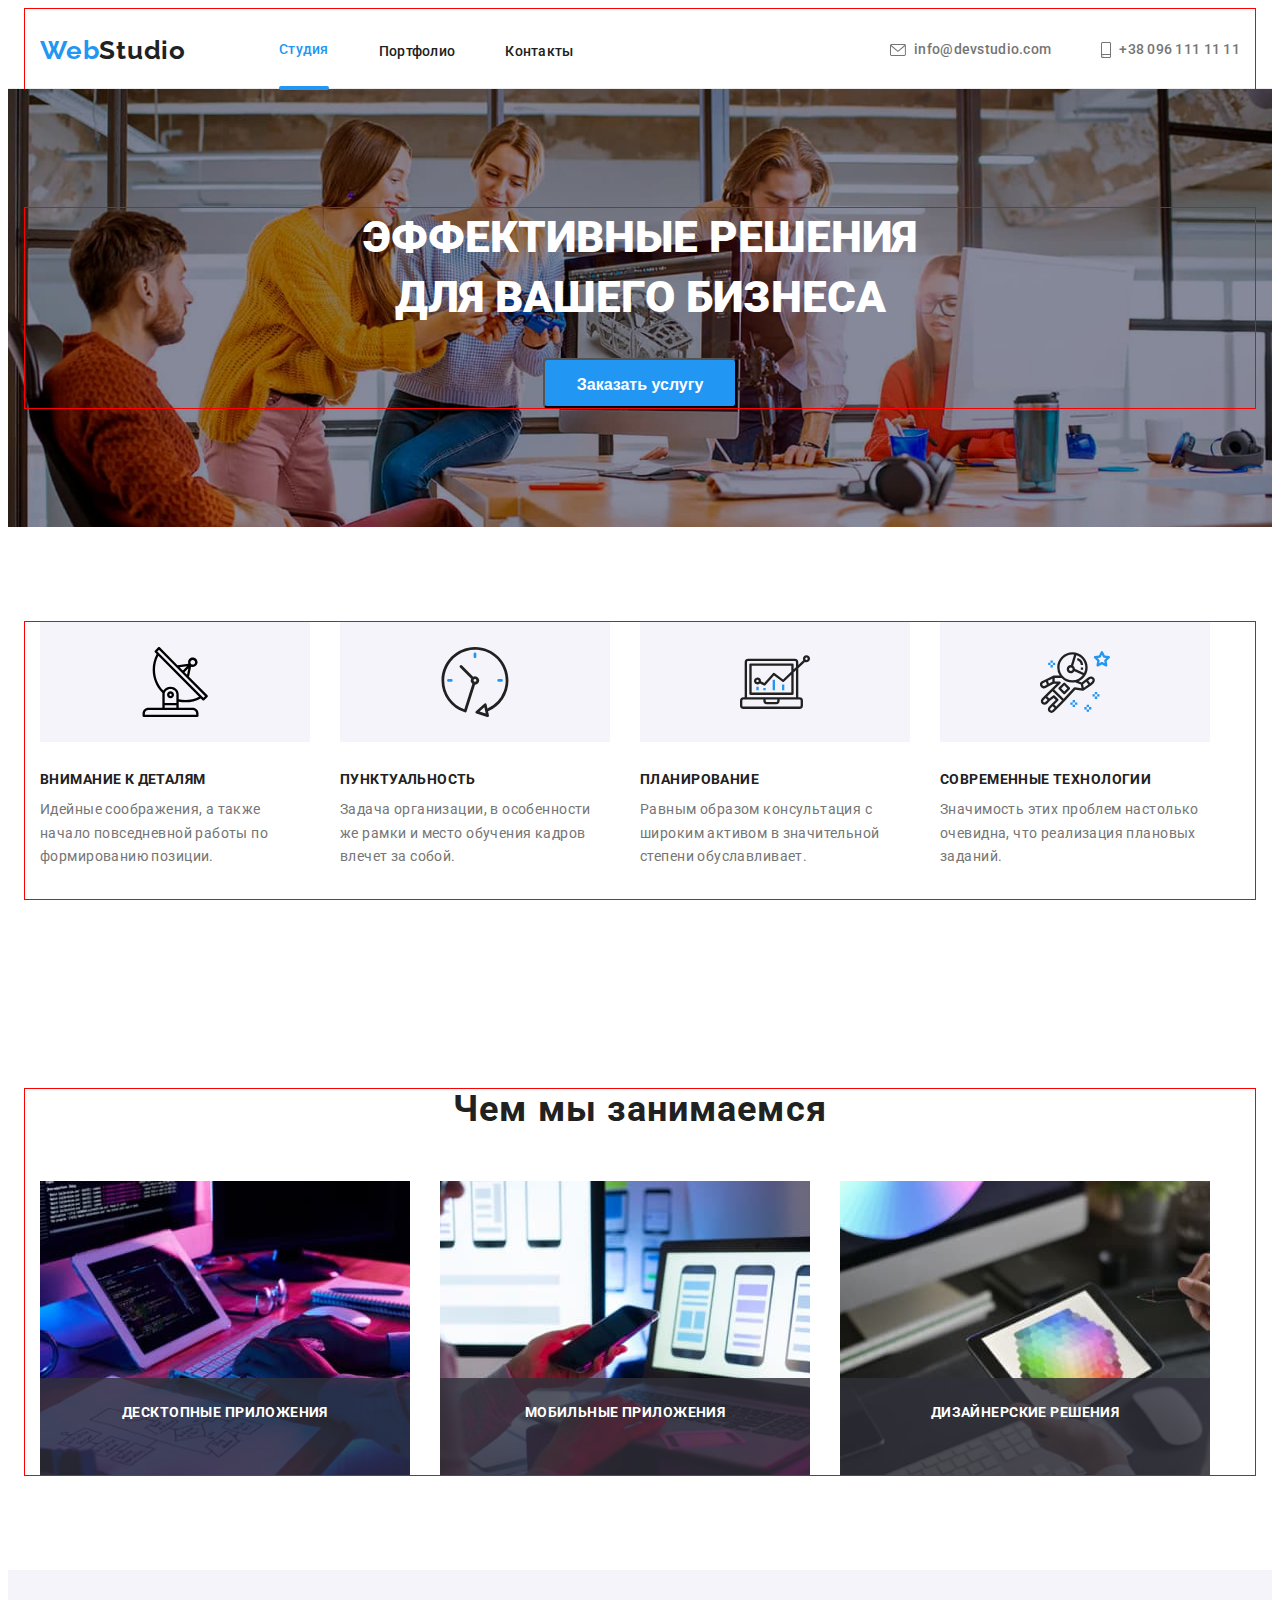
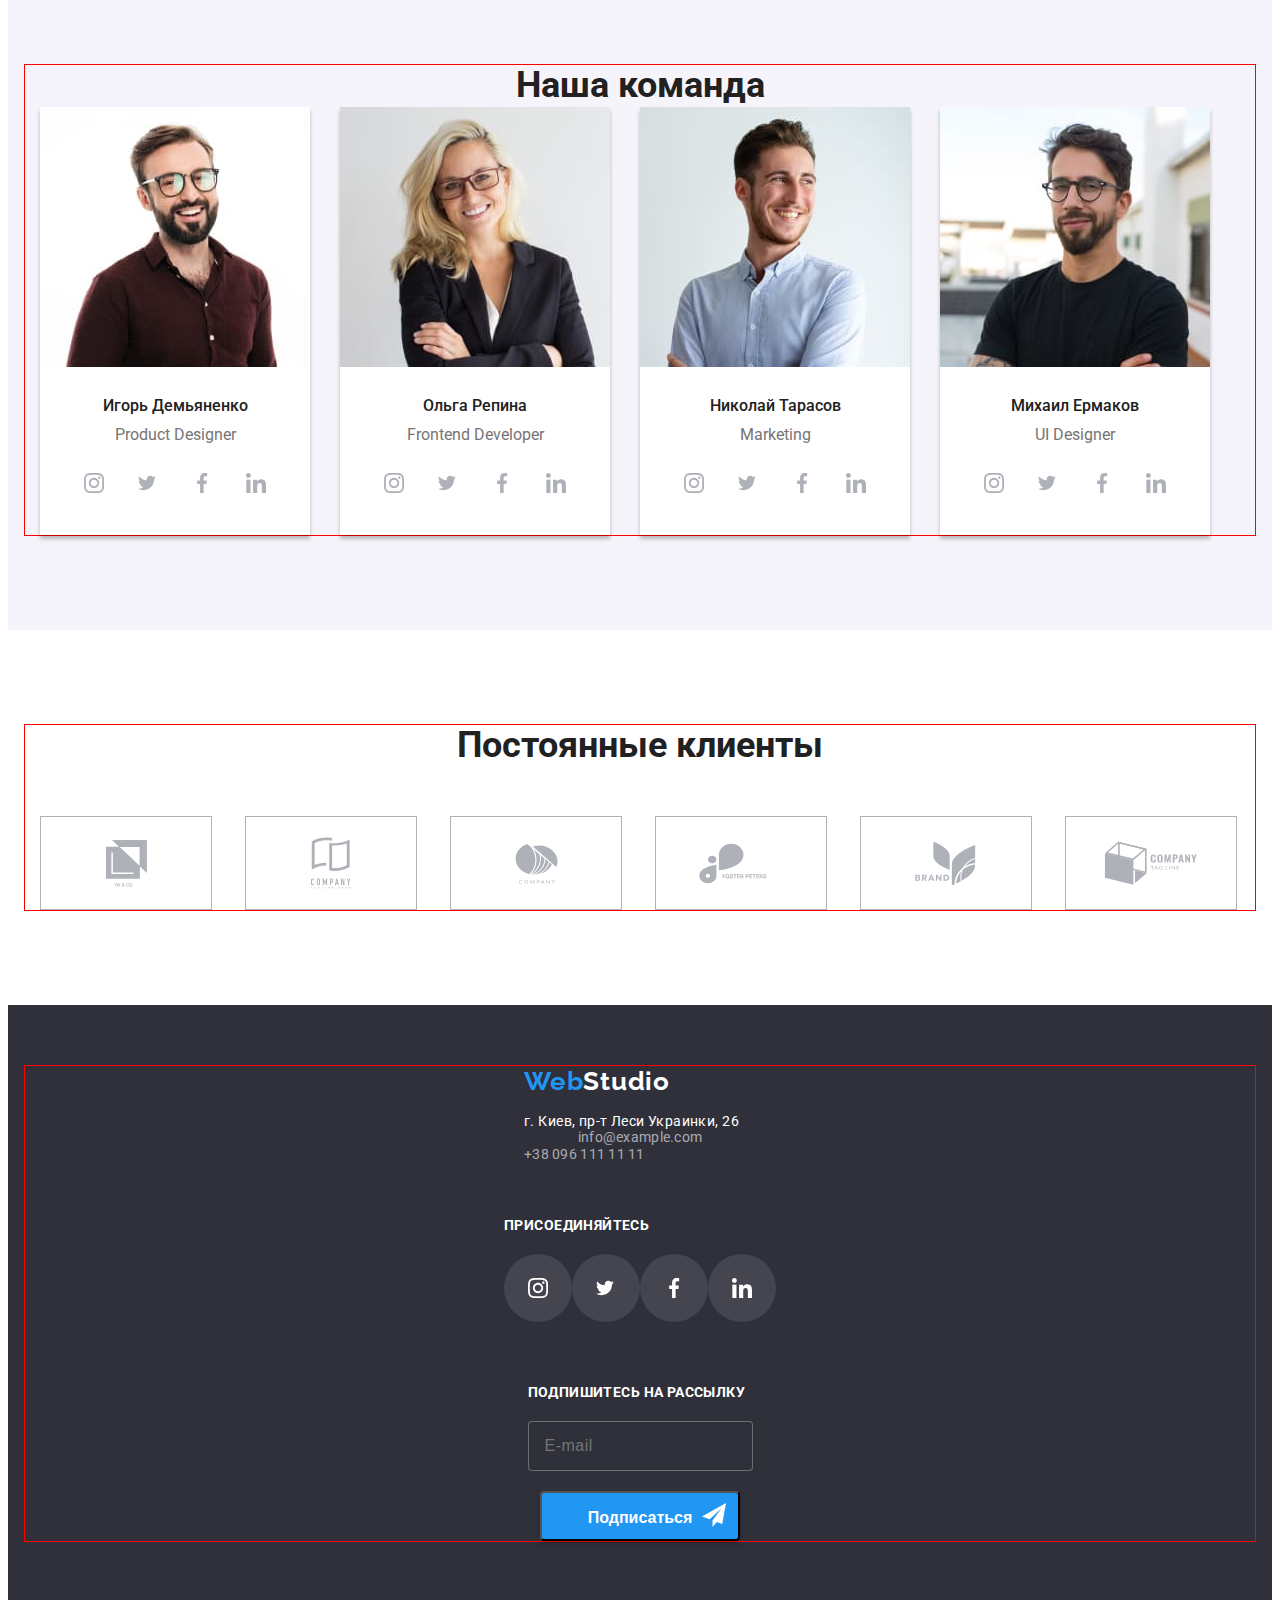
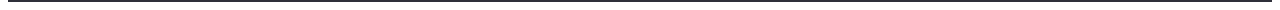
==== commit aa247fe9: "команда" ====
--- a/index.html
+++ b/index.html
@@ -189,13 +189,13 @@
                
                 <li class="team-list-item">
                     <picture class="picture">
-                        <source srcset="./images/team-member/team-1-desktop.jpg 1x, ./images/team-member/team-1-desktop2x.jpg@ 2x"
+                        <source srcset="./images/team-member/team-1-desktop.jpg 1x, ./images/team-member/team-1-desktop@2x.jpg 2x"
                             media="(min-width: 1200px)">
 
-                        <source srcset="./images/team-member/team-1-tablet.jpg 1x, ./images/team-member/team-1-tablet2x.jpg@ 2x"
+                        <source srcset="./images/team-member/team-1-tablet.jpg 1x, ./images/team-member/team-1-tablet@2x.jpg 2x"
                             media="(min-width: 768px)">
                             
-                        <source srcset="./images/team-member/team-1-mobile.jpg 1x, ./images/team-member/team-1-mobile2x.jpg@ 2x" media="(min-width: 280px)">
+                        <source srcset="./images/team-member/team-1-mobile.jpg 1x, ./images/team-member/team-1-mobile@2x.jpg 2x" media="(min-width: 280px)">
                         
                         
                     <img class="team-img"  src="./images/team-member/team-1-mobile.jpg" alt="Игорь Демьяненко" >
@@ -228,13 +228,13 @@
                 </li>
                 <li class="team-list-item">
                     <picture class="picture">
-                        <source srcset="./images/team-member/team-2-desktop.jpg 1x, ./images/team-member/team-2-desktop2x.jpg@ 2x"
+                        <source srcset="./images/team-member/team-2-desktop.jpg 1x, ./images/team-member/team-2-desktop@2x.jpg 2x"
                             media="(min-width: 1200px)">
 
-                            <source srcset="./images/team-member/team-2-tablet.jpg 1x, ./images/team-member/team-2-tablet2x.jpg@ 2x"
+                            <source srcset="./images/team-member/team-2-tablet.jpg 1x, ./images/team-member/team-2-tablet@2x.jpg 2x"
                                 media="(min-width: 768px)">
 
-                        <source srcset="./images/team-member/team-2-mobile.jpg 1x, ./images/team-member/team-2-mobile2x.jpg@ 2x"
+                        <source srcset="./images/team-member/team-2-mobile.jpg 1x, ./images/team-member/team-2-mobile@2x.jpg 2x"
                             media="(min-width: 280px)">
                        
                         
@@ -267,13 +267,13 @@
                 </li>
                 <li class="team-list-item">
                     <picture class="picture">
-                        <source srcset="./images/team-member/team-3-desktop.jpg 1x, ./images/team-member/team-3-desktop2x.jpg@ 2x"
+                        <source srcset="./images/team-member/team-3-desktop.jpg 1x, ./images/team-member/team-3-desktop@2x.jpg 2x"
                             media="(min-width: 1200px)">
 
-                            <source srcset="./images/team-member/team-3-tablet.jpg 1x, ./images/team-member/team-3-tablet2x.jpg@ 2x"
+                            <source srcset="./images/team-member/team-3-tablet.jpg 1x, ./images/team-member/team-3-tablet@2x.jpg 2x"
                                 media="(min-width: 768px)">
 
-                        <source srcset="./images/team-member/team-3-mobile.jpg 1x, ./images/team-member/team-3-mobile2x.jpg@ 2x"
+                        <source srcset="./images/team-member/team-3-mobile.jpg 1x, ./images/team-member/team-3-mobile@2x.jpg 2x"
                             media="(min-width: 280px)">
                         
                         
@@ -307,13 +307,13 @@
 
                 <li class="team-list-item">
                     <picture class="picture">
-                        <source srcset="./images/team-member/team-4-desktop.jpg 1x, ./images/team-member/team-4-desktop2x.jpg@ 2x"
+                        <source srcset="./images/team-member/team-4-desktop.jpg 1x, ./images/team-member/team-4-desktop@2x.jpg 2x"
                             media="(min-width: 1200px)">
                         
-                        <source srcset="./images/team-member/team-4-tablet.jpg 1x, ./images/team-member/team-4-tablet2x.jpg@ 2x"
+                        <source srcset="./images/team-member/team-4-tablet.jpg 1x, ./images/team-member/team-4-tablet@2x.jpg 2x"
                             media="(min-width: 768px)">
 
-                            <source srcset="./images/team-member/team-4-mobile.jpg 1x, ./images/team-member/team-4-mobile2x.jpg@ 2x"
+                            <source srcset="./images/team-member/team-4-mobile.jpg 1x, ./images/team-member/team-4-mobile@2x.jpg 2x"
                                 media="(max-width: 767px)">
                         
                         <img class="team-img" src="./images/team-member/team-4-mobile.jpg" alt="Михаил Ермаков" />
--- a/css/main.min.css
+++ b/css/main.min.css
@@ -1,2 +1,2 @@
-:root{--main-font: "Roboto", sans-serif;--accent-color: #2196f3;--text-color: #212121;--paragraph-color: #757575;--background-color-grey: #2f303a;--text-color-white: #ffffff;--color-btn: #188ce8;--background-color-team-filters: #f5f4fa;--background-color-filters: #eeeeee;--color-footer-link: rgba(255, 255, 255, 0.6);--color-border: #ececec;--color-client-item: #afb1b8;--padding-div-projects: 20px 24px;--color-icon: #afb1b8}.visually-hidden{position:absolute !important;clip:rect(1px 1px 1px 1px);clip:rect(1px, 1px, 1px, 1px);padding:0 !important;border:0 !important;height:1px !important;width:1px !important;overflow:hidden}h1,h2,h3,h4,h5,h6,p{margin-top:0;margin-bottom:0}ul,ol{margin-top:0;margin-bottom:0;padding-left:0}img{display:block}.list{list-style:none}.link{text-decoration:none}body{font-family:var(--main-font);color:var(--text-color)}.conteiner{padding-left:15px;padding-right:15px;border:1px solid red}@media screen and (min-width: 480px){.conteiner{width:450px;margin:0 auto}}@media screen and (min-width: 768px){.conteiner{width:768px}}@media screen and (min-width: 1200px){.conteiner{width:1200px}}.section{padding-top:60px;padding-bottom:60px}@media screen and (min-width: 768px){.section{padding-top:60px;padding-bottom:60px}}@media screen and (min-width: 1200px){.section{padding-top:94px;padding-bottom:94px}}.mobile-menu{z-index:1;position:fixed;top:0;left:0;width:100vw;height:100vh;background-color:#ffffff;overflow:auto;opacity:0;visibility:hidden;pointer-events:none}.mobile-menu.is-open{opacity:1;visibility:visible;pointer-events:auto}.mobile-menu__coose-btn{position:absolute;border:none;background-color:transparent;padding:0;width:40px;height:40px;top:10px;right:0}.mobile-menu__container{display:flex;flex-direction:column;position:relative;padding-left:25px;padding-top:48px;padding-bottom:48px}.mobile-menu__link{font-weight:500;font-size:40px;line-height:1.17;letter-spacing:0.02em;color:#212121}.mobile-menu__contacts-list{margin-top:302px}.mobile-menu__contacts-item:not(:last-child){margin-bottom:32px}.mobile-menu__contacts-tel{font-weight:500;font-size:34px;line-height:1/17;letter-spacing:0.02em;color:var(--accent-color)}.mobile-menu__contacts-mail{font-weight:500;font-size:24px;line-height:1.16;letter-spacing:0.02em;color:var(--paragraph-color)}.mobile-menu__social-list{display:flex;margin-top:64px}.mobile-menu__social-item:not(:last-child){padding-right:10px;border-right:1px solid rgba(33,33,33,0.2)}.mobile-menu__social-item:not(:first-child){padding-left:10px}@media screen and (min-width: 768px){.mobile-menu{display:none}}.part-logo{color:var(--accent-color)}.logo-link{font-family:"Raleway", sans-serif;font-weight:700;font-size:26px;line-height:1.19;letter-spacing:0.03em;color:inherit;animation-duration:2500ms;animation-iteration-count:1}.logo-link-studio{color:var(--text-color-white)}.menu-list__link{font-weight:500;font-size:14px;line-height:1.14;letter-spacing:0.02em;color:inherit;transition:color 250ms cubic-bezier(0.4, 0, 0.2, 1)}.menu-list :hover,.menu-list :focus{color:var(--accent-color)}.backdrop{position:fixed;width:100vw;height:100vh;top:0;left:0;background-color:rgba(0,0,0,0.2);z-index:100;transition:opacity 250ms cubic-bezier(0.4, 0, 0.2, 1),visibility 250ms cubic-bezier(0.4, 0, 0.2, 1)}.is-hidden{opacity:0;visibility:hidden;pointer-events:none}.modal{position:absolute;top:50%;left:50%;transform:translate(-50%, -50%);width:528px;height:581px;padding:40px;border-radius:4px;background-color:var(--text-color-white)}.modal-close-btn{display:flex;justify-content:center;align-items:center;position:absolute;top:8px;right:8px;width:30px;height:30px;border:1px solid rgba(0,0,0,0.1);border-radius:50%;background-color:var(--text-color-white);cursor:pointer}.modal-close-btn:hover .modal-btn-icon,.modal-close-btn:focus .modal-btn-icon{fill:var(--accent-color)}.modal-btn-icon{fill:#000000;transition:fill 250ms cubic-bezier(0.4, 0, 0.2, 1)}.modal-form-head{display:block;font-weight:700;font-size:20px;line-height:1.15;text-align:center;letter-spacing:0.03em;margin-bottom:12px}.modal-form{display:flex;flex-direction:column}.modal-form-text{font-size:12px;line-height:1.16;letter-spacing:0.01em;color:var(--paragraph-color)}.modal-form-text:not(:first-child){margin-top:10px}.modal-form-input{width:100%;height:40px;box-sizing:border-box;border-radius:4px;padding-left:42px;border:1px solid rgba(33,33,33,0.2);transition:border-color 250ms cubic-bezier(0.4, 0, 0.2, 1)}.modal-form-input:focus{border-color:var(--accent-color);outline:none}.modal-form-input:focus+.user-name-icon{fill:var(--accent-color)}.modal-form-input-wrapper{position:relative;display:block;margin-top:4px;margin-bottom:10px}.user-name-icon{display:block;position:absolute;top:50%;left:12px;transform:translateY(-50%)}.modal-form-message{width:100%;height:120px;border:1px solid rgba(33,33,33,0.2);border-radius:4px;resize:none;padding:12px 16px;margin-top:4px;transition:border-color 250ms cubic-bezier(0.4, 0, 0.2, 1)}.modal-form-message:focus{outline:none;border-color:var(--accent-color)}.modal-form-message::placeholder{font-size:14px;line-height:1.14;letter-spacing:0.01em;color:rgba(117,117,117,0.5)}.modal-form-checkbox:checked+.modal-form-checkbox-policy::before{background-image:url(../images/iconcheck.png);border:1px solid var(--accent-color);box-shadow:0px 4px 4px rgba(0,0,0,0.25)}.modal-form-checkbox-policy{font-size:14px;line-height:1.71;margin-top:20px;color:var(--paragraph-color)}.modal-form-checkbox-policy::before{display:inline-block;content:"";vertical-align:middle;width:18px;height:17px;margin-right:7px;margin-left:13px;border:2px solid #212121;border-radius:2px;cursor:pointer;transition:box-shadow 250ms cubic-bezier(0.4, 0, 0.2, 1);transition:background-image 250ms cubic-bezier(0.4, 0, 0.2, 1);transition:border 250ms cubic-bezier(0.4, 0, 0.2, 1)}.modal-form-btn{align-self:center;width:200px;height:50px;padding:10px 32px;margin-top:30px;margin-bottom:40px;border-radius:4px;font-weight:700;font-size:16px;line-height:1.87;color:var(--text-color-white);background-color:var(--accent-color);cursor:pointer;transition:background-color 250ms cubic-bezier(0.4, 0, 0.2, 1)}.modal-form-btn:hover,.modal-form-btn:focus{color:var(--text-color-white);background-color:var(--color-btn)}.header{height:60px}.header-conteiner{display:flex;align-items:center;justify-content:space-between;max-width:450px}.contacts-list{display:none}.menu-list{display:none}.header-menu-btn{border-color:transparent;border:none;padding:0;width:40px;height:40px;fill:black}.header-mobile-menu-icon{fill:currentColor}@media screen and (min-width: 768px){.header-menu-btn{display:none}.header{height:80px}.header-conteiner{display:flex;align-items:center;justify-content:space-between;min-width:768px}.header__navigation{display:flex;align-items:center}.logo-link{margin-right:88px;padding-top:26px;padding-bottom:26px}.menu-list{display:flex;align-items:center}.contacts-list{display:block;align-items:center;font-weight:500;font-size:12px;line-height:1.16;letter-spacing:0.02em;margin-left:84px}.menu-list__link{padding-top:32px;padding-bottom:32px}.menu-list__item:not(:last-child){margin-right:50px}.mail-tel-link{display:block;align-items:center;color:var(--paragraph-color);transition:color 250ms cubic-bezier(0.4, 0, 0.2, 1)}.mail-tel-link:hover,.mail-tel-link:focus{color:var(--accent-color)}.mail-tel-link .header-icons{fill:currentColor;margin-right:8px}.mail-tel-link .current{color:var(--accent-color);position:relative}.mail-tel-link .current::after{position:absolute;left:0;margin-top:28px;display:block;content:"";height:4px;width:100%;border-radius:2px;background-color:var(--accent-color)}}@media screen and (min-width: 1200px){.header{border-bottom:1px solid var(--color-border)}.header-conteiner{min-width:1200px}.logo-link{margin-right:93px;padding-top:26px;padding-bottom:26px}.contacts-list{display:flex;align-items:center;font-size:14px;line-height:1.14;letter-spacing:0.02em;margin-left:84px}.mail-tel-link{display:flex;align-items:center;padding-top:32px;padding-bottom:32px;color:var(--paragraph-color);transition:color 250ms cubic-bezier(0.4, 0, 0.2, 1)}.mail-tel-link:hover,.mail-tel-link:focus{color:var(--accent-color)}.contacts-list-item-mail-tel{margin-left:auto}.contacts-list-item-mail-tel:not(:last-child){margin-right:50px}}.hero{width:100%;background-color:var(--background-color-grey);text-align:center;padding-top:118px;padding-bottom:118px;margin:0 auto;background-image:linear-gradient(rgba(47,48,58,0.4), rgba(47,48,58,0.4)),url("../images/hero/hero-mobile.jpg");background-size:cover}@media (min-device-pixel-ratio: 2) and (max-width: 767px), (min-resolution: 192dpi) and (max-width: 767px), (min-resolution: 2dppx) and (max-width: 767px){.hero{background-image:url("../images/hero/hero-mobile@2x.jpg")}}@media screen and (min-width: 768px){.hero{background-image:url("../images/hero/hero-tablet.jpg")}}@media (min-device-pixel-ratio: 2) and (min-width: 768px), (min-resolution: 192dpi) and (min-width: 768px), (min-resolution: 2dppx) and (min-width: 768px){.hero{background-image:url("../images/hero/hero-tablet@2x.jpg")}}@media screen and (min-width: 1200px){.hero{background-image:url("../images/hero/hero-desktop.jpg")}}@media (min-device-pixel-ratio: 2) and (min-width: 1200px), (min-resolution: 192dpi) and (min-width: 1200px), (min-resolution: 2dppx) and (min-width: 1200px){.hero{background-image:url("../images/hero/hero-desktop@2x.jpg")}}.hero__title{text-transform:uppercase;font-weight:900;font-size:26px;line-height:1.61;color:var(--text-color-white)}.modal-btn{height:50px;padding:10px 32px;margin-top:30px;border-radius:4px;font-weight:700;font-size:16px;line-height:1.87;color:var(--text-color-white);background-color:var(--accent-color);cursor:pointer;transition:color 250ms cubic-bezier(0.4, 0, 0.2, 1)}.modal-btn:hover,.modal-btn:focus{color:var(--text-color-white);background-color:var(--color-btn)}@media screen and (min-width: 1200px){.hero__title{text-transform:uppercase;font-weight:900;font-size:44px;line-height:1.36;color:var(--text-color-white)}}.description-title{font-weight:700;font-size:14px;line-height:1.14;letter-spacing:0.03em;text-transform:uppercase;margin-bottom:10px;text-align:center}@media screen and (min-width: 768px){.description-title{text-align:left}}.description{margin-top:10px;font-size:14px;line-height:1.71;letter-spacing:0.03em;color:var(--paragraph-color);max-width:450px}@media screen and (min-width: 768px){.description{max-width:354px}}@media screen and (min-width: 1200px){.description{max-width:270px}}.skills-description-icon{display:flex;justify-content:center;align-items:center;max-width:450px;height:120px;margin-bottom:30px;background-color:var(--background-color-team-filters)}@media screen and (min-width: 768px){.skills-description-icon{max-width:354px;height:120px}}@media screen and (min-width: 1200px){.skills-description-icon{max-width:270px;height:120px}}.skills-list{display:flex;flex-direction:column;max-width:450px}.skills-list__description-item:not(:last-child){margin-bottom:30px}@media screen and (min-width: 768px){.skills-list{flex-direction:row;flex-wrap:wrap;min-width:768px}.skills-list__description-item{max-width:354px}.skills-list__description-item:nth-child(2n-1){margin-right:30px}}@media screen and (min-width: 1200px){.skills-list{display:flex;min-width:1200px}.skills-list__description-item{width:270px}.skills-list__description-item:not(:last-child){margin-right:30px}}@media screen and (max-width: 1199px){.about{display:none}}@media screen and (min-width: 1200px){.about{text-align:center}.about-img-list{display:flex;margin-right:-30px}.about-img-list-item:not(:last-child){margin-right:30px}.about-title{font-weight:700;font-size:36px;line-height:1.16;letter-spacing:0.03em;margin-bottom:50px;align-items:center;margin-bottom:50px}.about-img-list-wrapper{position:relative;overflow:hidden}.about-overlay{padding-top:27px;font-weight:700;font-size:14px;line-height:1.14;text-align:center;letter-spacing:0.03em;text-transform:uppercase;color:var(--text-color-white);background-color:rgba(47,48,58,0.8);position:absolute;bottom:0;left:0;width:100%;height:70px}}.team{text-align:center}.team-title{font-weight:700;font-size:36px;line-height:1.16}.team-img{width:100%}.team-list{display:flex;flex-direction:column;max-width:757px;height:100%}.team-list-item{background-color:var(--text-color-white);margin-top:30px;box-shadow:0px 4px 4px rgba(0,0,0,0.25)}.team-list-sub-title{font-weight:500;font-size:16px;line-height:1.18;margin-bottom:10px}.team-list-description{font-size:16px;line-height:1.18;color:var(--paragraph-color)}.team{background-color:var(--background-color-team-filters)}.team-list-link{display:flex;justify-content:space-between;width:206px;height:44px;margin-top:16px}.team-link-item{display:block;width:44px;height:44px;background-color:#ffffff;border-radius:50%}.team-link-item:not(:last-child){margin-right:10px}.social-link-icon{display:flex;justify-content:center;align-items:center;width:44px;height:44px;border-radius:50%;transition:background-color 250ms cubic-bezier(0.4, 0, 0.2, 1)}.social-link-icon:hover,.social-link-icon:focus{background-color:var(--accent-color)}.social-link-icon:hover .team-icon,.social-link-icon:focus .team-icon{fill:#ffffff}.team-icon{fill:var(--color-icon);transition:fill 250ms cubic-bezier(0.4, 0, 0.2, 1)}@media screen and (min-width: 768px){.team-list{flex-direction:row;flex-wrap:wrap;min-width:768px}.team-list-item{max-width:354px}.team-list-item:nth-child(2n-1){margin-right:30px}}@media screen and (min-width: 1200px){.team-list{flex-wrap:nowrap}.team-list-item{width:270px;background-color:var(--text-color-white);box-shadow:0px 4px 4px rgba(0,0,0,0.25)}.team-list-item:not(:first-child){margin-left:30px}.team-list-item:nth-child(2n-1){margin-right:0}.team-list-item{margin-top:0}}.team-card-list{padding:30px 32px 30px 32px}.clients{text-align:center}.clients-title{font-weight:700;font-size:28px;line-height:1.17;margin-bottom:30px}.client-list{display:flex;flex-wrap:wrap;justify-content:center;align-items:center;margin-left:-30px;margin-top:-30px}.client-item{margin-left:30px;margin-top:30px;flex-basis:calc((100% - 60px) / 2)}.client-link{display:flex;justify-content:center;align-items:center;max-width:210px;height:92px;border:1px solid #afb1b8;transition:border 250ms cubic-bezier(0.4, 0, 0.2, 1)}.client-link:hover,.client-link:focus{border:1px solid #2196f3}.client-link:hover .client-icon,.client-link:focus .client-icon{fill:var(--accent-color)}.client-icon{fill:#afb1b8;transition:fill 250ms cubic-bezier(0.4, 0, 0.2, 1)}@media screen and (min-width: 768px){.client-item{flex-basis:calc((100% - 90px) / 3)}.client-link{max-width:226px;height:92px}}@media screen and (min-width: 1200px){.client-item{flex-basis:calc((100% - 180px) / 6)}.clients-title{font-size:36px;line-height:1.16;margin-bottom:50px}.client-link{max-width:170px;height:92px}}.filters-list{display:flex;flex-wrap:wrap;justify-content:center;margin-bottom:50px}.filters-list-item{margin-left:0px}.filters-list-item:not(nth-child(3n)){margin-right:8px}.filters-list-btn{height:38px;padding:6px 22px;font-weight:500;font-size:16px;line-height:1.62;border:none;background-color:var(--background-color-team-filters);color:var(--text-color);transition:background-color 250ms cubic-bezier(0.4, 0, 0.2, 1),box-shadow 250ms cubic-bezier(0.4, 0, 0.2, 1),color 250ms cubic-bezier(0.4, 0, 0.2, 1)}.filters-list-btn:hover,.filters-list-btn:focus{color:var(--text-color-white);background-color:var(--accent-color);box-shadow:0px 4px 4px rgba(0,0,0,0.25);cursor:pointer}.projects-list{display:flex;flex-direction:column;flex-wrap:wrap}.projects-list-title{margin-bottom:4px;font-weight:700;font-size:18px;line-height:2;letter-spacing:0.06em;color:inherit}.projects-description{font-size:16px;line-height:1.87;letter-spacing:0.03em;color:var(--paragraph-color)}.projects-item{width:100%;margin-right:30px;margin-top:30px;background-color:var(--text-color-white)}.projects-item:hover,.projects-item:focus{box-shadow:0px 4px 4px rgba(0,0,0,0.25)}.tecno{padding:var(--padding-div-projects);border-bottom:1px solid var(--background-color-filters);border-left:1px solid var(--background-color-filters);border-right:1px solid var(--background-color-filters)}.neworlean{padding:var(--padding-div-projects);border-bottom:1px solid var(--background-color-filters);border-left:1px solid var(--background-color-filters);border-right:1px solid var(--background-color-filters)}.seafood{padding:var(--padding-div-projects);border-bottom:1px solid var(--background-color-filters);border-left:1px solid var(--background-color-filters);border-right:1px solid var(--background-color-filters)}.prime{padding:var(--padding-div-projects);border-bottom:1px solid var(--background-color-filters);border-left:1px solid var(--background-color-filters);border-right:1px solid var(--background-color-filters)}.boxes{padding:var(--padding-div-projects);border-bottom:1px solid var(--background-color-filters);border-left:1px solid var(--background-color-filters);border-right:1px solid var(--background-color-filters)}.bordes{padding:var(--padding-div-projects);border-bottom:1px solid var(--background-color-filters);border-left:1px solid var(--background-color-filters);border-right:1px solid var(--background-color-filters)}.limited-edition{padding:var(--padding-div-projects);border-bottom:1px solid var(--background-color-filters);border-left:1px solid var(--background-color-filters);border-right:1px solid var(--background-color-filters)}.lab{padding:var(--padding-div-projects);border-bottom:1px solid var(--background-color-filters);border-left:1px solid var(--background-color-filters);border-right:1px solid var(--background-color-filters)}.growing-business{padding:var(--padding-div-projects);border-bottom:1px solid var(--background-color-filters);border-left:1px solid var(--background-color-filters);border-right:1px solid var(--background-color-filters)}.project-list-img-wrapper{position:relative;overflow:hidden}.overlay{font-size:18px;line-height:1.55;letter-spacing:0.03em;padding:63px 24px;color:var(--text-color-white);background-color:rgba(33,150,243,0.9);position:absolute;top:0;left:0;width:100%;height:100%;transform:translateY(100%);transition:transform 250ms cubic-bezier(0.4, 0, 0.2, 1)}.projects-link{color:var(--text-color)}.projects-link:hover .overlay,.projects-link:focus .overlay{transform:translateY(0%)}@media screen and (min-width: 768px){.filters-list{display:flex;flex-wrap:nowrap}.projects-list{display:flex;flex-wrap:wrap}.projects-item{flex-basis:calc(100% / 2 - 30px);width:100%;background-color:var(--text-color-white)}.projects-item:hover,.projects-item:focus{box-shadow:0px 4px 4px rgba(0,0,0,0.25)}}.footer{background-color:var(--background-color-grey);padding-top:60px;padding-bottom:60px}.footer-div{display:flex;flex-direction:column;align-items:center}.address-div{max-width:232px;align-items:center}.address{font-style:normal;font-size:14px;line-height:0.58;letter-spacing:0.03em;color:var(--text-color-white);margin-top:20px}.footer-title{font-weight:700;font-size:14px;line-height:1.14;letter-spacing:0.03em;text-transform:uppercase;color:var(--text-color-white);margin-bottom:20px}.footer-feedback{display:flex;flex-direction:column;margin-top:20px;align-items:center}.footer-form-field{font-weight:700;font-size:14px;line-height:1.14;letter-spacing:0.03em;text-transform:uppercase;color:var(--text-color-white)}.footer-social-link-icon{display:flex;justify-content:center;align-items:center;padding:12px;width:44px;height:44px;background:rgba(255,255,255,0.1);border-radius:50%;transition:background-color 250ms cubic-bezier(0.4, 0, 0.2, 1)}.footer-icon{fill:var(--text-color-white)}.footer-form-email{font-size:16px;line-height:1.25;letter-spacing:0.03em;background-color:var(--background-color-grey);color:rgba(255,255,255,0.6);width:450px;height:50px;padding:15px 0 15px 16px;border:1px solid rgba(255,255,255,0.3);border-radius:4px;box-sizing:border-box}.footer-form-btn{position:relative;width:200px;height:50px;padding:10px 28px;font-weight:700;font-size:16px;line-height:1.87;background:var(--accent-color);box-shadow:0px 4px 4px rgba(0,0,0,0.15);border-radius:4px;color:var(--text-color-white);cursor:pointer;margin-top:20px}.footer-form-icon{position:absolute;top:13;right:13.8;margin-left:10px;fill:var(--text-color-white)}.footer-list{display:flex;justify-content:space-between}.footer-contacts{margin-top:60px;margin-bottom:60px}.footer-contacts-list{font-weight:400;font-size:14px;line-height:0.58;letter-spacing:0.02em;margin-top:8px}.footer-contacts-list:hover,.footer-contacts-list:focus{color:var(--accent-color)}.footer-contacts-list-item{display:flex;justify-content:center;margin-top:8px}.footer-contacts-list-item-tel{margin-top:8px}.footer-tel-link{color:var(--color-footer-link);transition:color 250ms cubic-bezier(0.4, 0, 0.2, 1)}.footer-mail-link{color:var(--color-footer-link);transition:color 250ms cubic-bezier(0.4, 0, 0.2, 1)}
+:root{--main-font: "Roboto", sans-serif;--accent-color: #2196f3;--text-color: #212121;--paragraph-color: #757575;--background-color-grey: #2f303a;--text-color-white: #ffffff;--color-btn: #188ce8;--background-color-team-filters: #f5f4fa;--background-color-filters: #eeeeee;--color-footer-link: rgba(255, 255, 255, 0.6);--color-border: #ececec;--color-client-item: #afb1b8;--padding-div-projects: 20px 24px;--color-icon: #afb1b8}.visually-hidden{position:absolute !important;clip:rect(1px 1px 1px 1px);clip:rect(1px, 1px, 1px, 1px);padding:0 !important;border:0 !important;height:1px !important;width:1px !important;overflow:hidden}h1,h2,h3,h4,h5,h6,p{margin-top:0;margin-bottom:0}ul,ol{margin-top:0;margin-bottom:0;padding-left:0}img{display:block}.list{list-style:none}.link{text-decoration:none}body{font-family:var(--main-font);color:var(--text-color)}.conteiner{padding-left:15px;padding-right:15px;border:1px solid red}@media screen and (min-width: 480px){.conteiner{width:450px;margin:0 auto}}@media screen and (min-width: 768px){.conteiner{width:768px}}@media screen and (min-width: 1200px){.conteiner{width:1200px}}.section{padding-top:60px;padding-bottom:60px}@media screen and (min-width: 768px){.section{padding-top:60px;padding-bottom:60px}}@media screen and (min-width: 1200px){.section{padding-top:94px;padding-bottom:94px}}.mobile-menu{z-index:1;position:fixed;top:0;left:0;width:100vw;height:100vh;background-color:#ffffff;overflow:auto;opacity:0;visibility:hidden;pointer-events:none}.mobile-menu.is-open{opacity:1;visibility:visible;pointer-events:auto}.mobile-menu__coose-btn{position:absolute;border:none;background-color:transparent;padding:0;width:40px;height:40px;top:10px;right:0}.mobile-menu__container{display:flex;flex-direction:column;position:relative;padding-left:25px;padding-top:48px;padding-bottom:48px}.mobile-menu__link{font-weight:500;font-size:40px;line-height:1.17;letter-spacing:0.02em;color:#212121}.mobile-menu__contacts-list{margin-top:302px}.mobile-menu__contacts-item:not(:last-child){margin-bottom:32px}.mobile-menu__contacts-tel{font-weight:500;font-size:34px;line-height:1/17;letter-spacing:0.02em;color:var(--accent-color)}.mobile-menu__contacts-mail{font-weight:500;font-size:24px;line-height:1.16;letter-spacing:0.02em;color:var(--paragraph-color)}.mobile-menu__social-list{display:flex;margin-top:64px}.mobile-menu__social-item:not(:last-child){padding-right:10px;border-right:1px solid rgba(33,33,33,0.2)}.mobile-menu__social-item:not(:first-child){padding-left:10px}@media screen and (min-width: 768px){.mobile-menu{display:none}}.part-logo{color:var(--accent-color)}.logo-link{font-family:"Raleway", sans-serif;font-weight:700;font-size:26px;line-height:1.19;letter-spacing:0.03em;color:inherit;animation-duration:2500ms;animation-iteration-count:1}.logo-link-studio{color:var(--text-color-white)}.menu-list__link{font-weight:500;font-size:14px;line-height:1.14;letter-spacing:0.02em;color:inherit;transition:color 250ms cubic-bezier(0.4, 0, 0.2, 1)}.menu-list :hover,.menu-list :focus{color:var(--accent-color)}.backdrop{position:fixed;width:100vw;height:100vh;top:0;left:0;background-color:rgba(0,0,0,0.2);z-index:100;transition:opacity 250ms cubic-bezier(0.4, 0, 0.2, 1),visibility 250ms cubic-bezier(0.4, 0, 0.2, 1)}.is-hidden{opacity:0;visibility:hidden;pointer-events:none}.modal{position:absolute;top:50%;left:50%;transform:translate(-50%, -50%);width:528px;height:581px;padding:40px;border-radius:4px;background-color:var(--text-color-white)}.modal-close-btn{display:flex;justify-content:center;align-items:center;position:absolute;top:8px;right:8px;width:30px;height:30px;border:1px solid rgba(0,0,0,0.1);border-radius:50%;background-color:var(--text-color-white);cursor:pointer}.modal-close-btn:hover .modal-btn-icon,.modal-close-btn:focus .modal-btn-icon{fill:var(--accent-color)}.modal-btn-icon{fill:#000000;transition:fill 250ms cubic-bezier(0.4, 0, 0.2, 1)}.modal-form-head{display:block;font-weight:700;font-size:20px;line-height:1.15;text-align:center;letter-spacing:0.03em;margin-bottom:12px}.modal-form{display:flex;flex-direction:column}.modal-form-text{font-size:12px;line-height:1.16;letter-spacing:0.01em;color:var(--paragraph-color)}.modal-form-text:not(:first-child){margin-top:10px}.modal-form-input{width:100%;height:40px;box-sizing:border-box;border-radius:4px;padding-left:42px;border:1px solid rgba(33,33,33,0.2);transition:border-color 250ms cubic-bezier(0.4, 0, 0.2, 1)}.modal-form-input:focus{border-color:var(--accent-color);outline:none}.modal-form-input:focus+.user-name-icon{fill:var(--accent-color)}.modal-form-input-wrapper{position:relative;display:block;margin-top:4px;margin-bottom:10px}.user-name-icon{display:block;position:absolute;top:50%;left:12px;transform:translateY(-50%)}.modal-form-message{width:100%;height:120px;border:1px solid rgba(33,33,33,0.2);border-radius:4px;resize:none;padding:12px 16px;margin-top:4px;transition:border-color 250ms cubic-bezier(0.4, 0, 0.2, 1)}.modal-form-message:focus{outline:none;border-color:var(--accent-color)}.modal-form-message::placeholder{font-size:14px;line-height:1.14;letter-spacing:0.01em;color:rgba(117,117,117,0.5)}.modal-form-checkbox:checked+.modal-form-checkbox-policy::before{background-image:url(../images/iconcheck.png);border:1px solid var(--accent-color);box-shadow:0px 4px 4px rgba(0,0,0,0.25)}.modal-form-checkbox-policy{font-size:14px;line-height:1.71;margin-top:20px;color:var(--paragraph-color)}.modal-form-checkbox-policy::before{display:inline-block;content:"";vertical-align:middle;width:18px;height:17px;margin-right:7px;margin-left:13px;border:2px solid #212121;border-radius:2px;cursor:pointer;transition:box-shadow 250ms cubic-bezier(0.4, 0, 0.2, 1);transition:background-image 250ms cubic-bezier(0.4, 0, 0.2, 1);transition:border 250ms cubic-bezier(0.4, 0, 0.2, 1)}.modal-form-btn{align-self:center;width:200px;height:50px;padding:10px 32px;margin-top:30px;margin-bottom:40px;border-radius:4px;font-weight:700;font-size:16px;line-height:1.87;color:var(--text-color-white);background-color:var(--accent-color);cursor:pointer;transition:background-color 250ms cubic-bezier(0.4, 0, 0.2, 1)}.modal-form-btn:hover,.modal-form-btn:focus{color:var(--text-color-white);background-color:var(--color-btn)}.header{height:60px}.header-conteiner{display:flex;align-items:center;justify-content:space-between;max-width:450px}.contacts-list{display:none}.menu-list{display:none}.header-menu-btn{border-color:transparent;border:none;padding:0;width:40px;height:40px;fill:black}.header-mobile-menu-icon{fill:currentColor}@media screen and (min-width: 768px){.header-menu-btn{display:none}.header{height:80px}.header-conteiner{display:flex;align-items:center;justify-content:space-between;min-width:768px}.header__navigation{display:flex;align-items:center}.logo-link{margin-right:88px;padding-top:26px;padding-bottom:26px}.menu-list{display:flex;align-items:center}.contacts-list{display:block;align-items:center;font-weight:500;font-size:12px;line-height:1.16;letter-spacing:0.02em;margin-left:84px}.menu-list__link{padding-top:32px;padding-bottom:32px}.menu-list__item:not(:last-child){margin-right:50px}.mail-tel-link{display:flex;align-items:center;color:var(--paragraph-color);transition:color 250ms cubic-bezier(0.4, 0, 0.2, 1)}.mail-tel-link:hover,.mail-tel-link:focus{color:var(--accent-color)}.mail-tel-link .header-icons{fill:currentColor;margin-right:8px}.current{color:var(--accent-color);position:relative}.current::after{position:absolute;left:0;margin-top:28px;display:block;content:"";height:4px;width:100%;border-radius:2px;background-color:var(--accent-color)}}@media screen and (min-width: 1200px){.header{border-bottom:1px solid var(--color-border)}.header-conteiner{min-width:1200px}.logo-link{margin-right:93px;padding-top:26px;padding-bottom:26px}.contacts-list{display:flex;align-items:center;font-size:14px;line-height:1.14;letter-spacing:0.02em;margin-left:84px}.mail-tel-link{display:flex;align-items:center;padding-top:32px;padding-bottom:32px;color:var(--paragraph-color);transition:color 250ms cubic-bezier(0.4, 0, 0.2, 1)}.mail-tel-link:hover,.mail-tel-link:focus{color:var(--accent-color)}.contacts-list-item-mail-tel{margin-left:auto}.contacts-list-item-mail-tel:not(:last-child){margin-right:50px}}.current{color:var(--accent-color);position:relative}.current::after{position:absolute;left:0;margin-top:28px;display:block;content:"";height:4px;width:100%;border-radius:2px;background-color:var(--accent-color)}.hero{width:100%;background-color:var(--background-color-grey);text-align:center;padding-top:118px;padding-bottom:118px;margin:0 auto;background-image:linear-gradient(rgba(47,48,58,0.4), rgba(47,48,58,0.4)),url("../images/hero/hero-mobile.jpg");background-size:cover}@media (min-device-pixel-ratio: 2) and (max-width: 767px), (min-resolution: 192dpi) and (max-width: 767px), (min-resolution: 2dppx) and (max-width: 767px){.hero{background-image:url("../images/hero/hero-mobile@2x.jpg")}}@media screen and (min-width: 768px){.hero{background-image:url("../images/hero/hero-tablet.jpg")}}@media (min-device-pixel-ratio: 2) and (min-width: 768px), (min-resolution: 192dpi) and (min-width: 768px), (min-resolution: 2dppx) and (min-width: 768px){.hero{background-image:url("../images/hero/hero-tablet@2x.jpg")}}@media screen and (min-width: 1200px){.hero{background-image:url("../images/hero/hero-desktop.jpg")}}@media (min-device-pixel-ratio: 2) and (min-width: 1200px), (min-resolution: 192dpi) and (min-width: 1200px), (min-resolution: 2dppx) and (min-width: 1200px){.hero{background-image:url("../images/hero/hero-desktop@2x.jpg")}}.hero__title{text-transform:uppercase;font-weight:900;font-size:26px;line-height:1.61;color:var(--text-color-white)}.modal-btn{height:50px;padding:10px 32px;margin-top:30px;border-radius:4px;font-weight:700;font-size:16px;line-height:1.87;color:var(--text-color-white);background-color:var(--accent-color);cursor:pointer;transition:color 250ms cubic-bezier(0.4, 0, 0.2, 1)}.modal-btn:hover,.modal-btn:focus{color:var(--text-color-white);background-color:var(--color-btn)}@media screen and (min-width: 1200px){.hero__title{text-transform:uppercase;font-weight:900;font-size:44px;line-height:1.36;color:var(--text-color-white)}}.description-title{font-weight:700;font-size:14px;line-height:1.14;letter-spacing:0.03em;text-transform:uppercase;margin-bottom:10px;text-align:center}@media screen and (min-width: 768px){.description-title{text-align:left}}.description{margin-top:10px;font-size:14px;line-height:1.71;letter-spacing:0.03em;color:var(--paragraph-color);max-width:450px}@media screen and (min-width: 768px){.description{max-width:354px}}@media screen and (min-width: 1200px){.description{max-width:270px}}.skills-description-icon{display:flex;justify-content:center;align-items:center;max-width:450px;height:120px;margin-bottom:30px;background-color:var(--background-color-team-filters)}@media screen and (min-width: 768px){.skills-description-icon{max-width:354px;height:120px}}@media screen and (min-width: 1200px){.skills-description-icon{max-width:270px;height:120px}}.skills-list{display:flex;flex-direction:column;max-width:450px}.skills-list__description-item:not(:last-child){margin-bottom:30px}@media screen and (min-width: 768px){.skills-list{flex-direction:row;flex-wrap:wrap;min-width:768px}.skills-list__description-item{max-width:354px}.skills-list__description-item:nth-child(2n-1){margin-right:30px}}@media screen and (min-width: 1200px){.skills-list{display:flex;min-width:1200px}.skills-list__description-item{width:270px}.skills-list__description-item:not(:last-child){margin-right:30px}}@media screen and (max-width: 1199px){.about{display:none}}@media screen and (min-width: 1200px){.about{text-align:center}.about-img-list{display:flex;margin-right:-30px}.about-img-list-item:not(:last-child){margin-right:30px}.about-title{font-weight:700;font-size:36px;line-height:1.16;letter-spacing:0.03em;margin-bottom:50px;align-items:center;margin-bottom:50px}.about-img-list-wrapper{position:relative;overflow:hidden}.about-overlay{padding-top:27px;font-weight:700;font-size:14px;line-height:1.14;text-align:center;letter-spacing:0.03em;text-transform:uppercase;color:var(--text-color-white);background-color:rgba(47,48,58,0.8);position:absolute;bottom:0;left:0;width:100%;height:70px}}.team{text-align:center}.team-title{font-weight:700;font-size:36px;line-height:1.16}.team-img{width:100%}.team-list{display:flex;flex-direction:column;max-width:757px;height:100%}.team-list-item{background-color:var(--text-color-white);margin-top:30px;box-shadow:0px 4px 4px rgba(0,0,0,0.25)}.team-list-sub-title{font-weight:500;font-size:16px;line-height:1.18;margin-bottom:10px}.team-list-description{font-size:16px;line-height:1.18;color:var(--paragraph-color)}.team{background-color:var(--background-color-team-filters)}.team-list-link{display:flex;justify-content:space-between;width:206px;height:44px;margin-top:16px}.team-link-item{display:block;width:44px;height:44px;background-color:#ffffff;border-radius:50%}.team-link-item:not(:last-child){margin-right:10px}.social-link-icon{display:flex;justify-content:center;align-items:center;width:44px;height:44px;border-radius:50%;transition:background-color 250ms cubic-bezier(0.4, 0, 0.2, 1)}.social-link-icon:hover,.social-link-icon:focus{background-color:var(--accent-color)}.social-link-icon:hover .team-icon,.social-link-icon:focus .team-icon{fill:#ffffff}.team-icon{fill:var(--color-icon);transition:fill 250ms cubic-bezier(0.4, 0, 0.2, 1)}@media screen and (min-width: 768px){.team-list{flex-direction:row;flex-wrap:wrap;min-width:768px}.team-list-item{max-width:354px}.team-list-item:nth-child(2n-1){margin-right:30px}}@media screen and (min-width: 1200px){.team-list{flex-wrap:nowrap}.team-list-item{width:270px;background-color:var(--text-color-white);box-shadow:0px 4px 4px rgba(0,0,0,0.25)}.team-list-item:not(:first-child){margin-left:30px}.team-list-item:nth-child(2n-1){margin-right:0}.team-list-item{margin-top:0}}.team-card-list{padding:30px 32px 30px 32px}.clients{text-align:center}.clients-title{font-weight:700;font-size:28px;line-height:1.17;margin-bottom:30px}.client-list{display:flex;flex-wrap:wrap;justify-content:center;align-items:center;margin-left:-30px;margin-top:-30px}.client-item{margin-left:30px;margin-top:30px;flex-basis:calc((100% - 60px) / 2)}.client-link{display:flex;justify-content:center;align-items:center;max-width:210px;height:92px;border:1px solid #afb1b8;transition:border 250ms cubic-bezier(0.4, 0, 0.2, 1)}.client-link:hover,.client-link:focus{border:1px solid #2196f3}.client-link:hover .client-icon,.client-link:focus .client-icon{fill:var(--accent-color)}.client-icon{fill:#afb1b8;transition:fill 250ms cubic-bezier(0.4, 0, 0.2, 1)}@media screen and (min-width: 768px){.client-item{flex-basis:calc((100% - 90px) / 3)}.client-link{max-width:226px;height:92px}}@media screen and (min-width: 1200px){.client-item{flex-basis:calc((100% - 180px) / 6)}.clients-title{font-size:36px;line-height:1.16;margin-bottom:50px}.client-link{max-width:170px;height:92px}}.filters-list{justify-content:flex-start;display:flex;flex-wrap:wrap;margin-right:-8px;margin-bottom:-15px}.filters-list-item{margin-right:8px;margin-bottom:15px}.filters-list-item:not(nth-child(3n)){margin-right:8px}.filters-list-btn{height:38px;padding:6px 22px;font-weight:500;font-size:16px;line-height:1.62;border:none;background-color:var(--background-color-team-filters);color:var(--text-color);transition:background-color 250ms cubic-bezier(0.4, 0, 0.2, 1),box-shadow 250ms cubic-bezier(0.4, 0, 0.2, 1),color 250ms cubic-bezier(0.4, 0, 0.2, 1)}.filters-list-btn:hover,.filters-list-btn:focus{color:var(--text-color-white);background-color:var(--accent-color);box-shadow:0px 4px 4px rgba(0,0,0,0.25);cursor:pointer}.projects-list{display:flex;flex-direction:column;flex-wrap:wrap}.projects-list-title{margin-bottom:4px;font-weight:700;font-size:18px;line-height:2;letter-spacing:0.06em;color:inherit}.projects-description{font-size:16px;line-height:1.87;letter-spacing:0.03em;color:var(--paragraph-color)}.projects-item{width:100%;margin-right:30px;margin-top:30px;background-color:var(--text-color-white)}.projects-item:hover,.projects-item:focus{box-shadow:0px 4px 4px rgba(0,0,0,0.25)}.tecno{padding:var(--padding-div-projects);border-bottom:1px solid var(--background-color-filters);border-left:1px solid var(--background-color-filters);border-right:1px solid var(--background-color-filters)}.neworlean{padding:var(--padding-div-projects);border-bottom:1px solid var(--background-color-filters);border-left:1px solid var(--background-color-filters);border-right:1px solid var(--background-color-filters)}.seafood{padding:var(--padding-div-projects);border-bottom:1px solid var(--background-color-filters);border-left:1px solid var(--background-color-filters);border-right:1px solid var(--background-color-filters)}.prime{padding:var(--padding-div-projects);border-bottom:1px solid var(--background-color-filters);border-left:1px solid var(--background-color-filters);border-right:1px solid var(--background-color-filters)}.boxes{padding:var(--padding-div-projects);border-bottom:1px solid var(--background-color-filters);border-left:1px solid var(--background-color-filters);border-right:1px solid var(--background-color-filters)}.bordes{padding:var(--padding-div-projects);border-bottom:1px solid var(--background-color-filters);border-left:1px solid var(--background-color-filters);border-right:1px solid var(--background-color-filters)}.limited-edition{padding:var(--padding-div-projects);border-bottom:1px solid var(--background-color-filters);border-left:1px solid var(--background-color-filters);border-right:1px solid var(--background-color-filters)}.lab{padding:var(--padding-div-projects);border-bottom:1px solid var(--background-color-filters);border-left:1px solid var(--background-color-filters);border-right:1px solid var(--background-color-filters)}.growing-business{padding:var(--padding-div-projects);border-bottom:1px solid var(--background-color-filters);border-left:1px solid var(--background-color-filters);border-right:1px solid var(--background-color-filters)}.project-list-img-wrapper{position:relative;overflow:hidden}.overlay{font-size:18px;line-height:1.55;letter-spacing:0.03em;padding:63px 24px;color:var(--text-color-white);background-color:rgba(33,150,243,0.9);position:absolute;top:0;left:0;width:100%;height:100%;transform:translateY(100%);transition:transform 250ms cubic-bezier(0.4, 0, 0.2, 1)}.projects-link{color:var(--text-color)}.projects-link:hover .overlay,.projects-link:focus .overlay{transform:translateY(0%)}@media screen and (min-width: 768px){.filters-list{display:flex;flex-wrap:nowrap}.projects-list{display:flex;flex-wrap:wrap}.projects-item{flex-basis:calc(100% / 2 - 30px);width:100%;background-color:var(--text-color-white)}.projects-item:hover,.projects-item:focus{box-shadow:0px 4px 4px rgba(0,0,0,0.25)}}.footer{background-color:var(--background-color-grey);padding-top:60px;padding-bottom:60px}.footer-div{display:flex;flex-direction:column;align-items:center}.address-div{max-width:232px;align-items:center}.address{font-style:normal;font-size:14px;line-height:0.58;letter-spacing:0.03em;color:var(--text-color-white);margin-top:20px}.footer-title{font-weight:700;font-size:14px;line-height:1.14;letter-spacing:0.03em;text-transform:uppercase;color:var(--text-color-white);margin-bottom:20px}.footer-feedback{display:flex;flex-direction:column;margin-top:20px;align-items:center}.footer-form-field{font-weight:700;font-size:14px;line-height:1.14;letter-spacing:0.03em;text-transform:uppercase;color:var(--text-color-white)}.footer-social-link-icon{display:flex;justify-content:center;align-items:center;padding:12px;width:44px;height:44px;background:rgba(255,255,255,0.1);border-radius:50%;transition:background-color 250ms cubic-bezier(0.4, 0, 0.2, 1)}.footer-icon{fill:var(--text-color-white)}.footer-form-email{font-size:16px;line-height:1.25;letter-spacing:0.03em;background-color:var(--background-color-grey);color:rgba(255,255,255,0.6);width:100%;height:50px;padding:15px 0 15px 16px;border:1px solid rgba(255,255,255,0.3);border-radius:4px;box-sizing:border-box}.footer-form-btn{position:relative;width:200px;height:50px;padding:10px 28px;font-weight:700;font-size:16px;line-height:1.87;background:var(--accent-color);box-shadow:0px 4px 4px rgba(0,0,0,0.15);border-radius:4px;color:var(--text-color-white);cursor:pointer;margin-top:20px}.footer-form-icon{position:absolute;top:13;right:13.8;margin-left:10px;fill:var(--text-color-white)}.footer-list{display:flex;justify-content:space-between}.footer-contacts{margin-top:60px;margin-bottom:60px}.footer-contacts-list{font-weight:400;font-size:14px;line-height:0.58;letter-spacing:0.02em;margin-top:8px}.footer-contacts-list:hover,.footer-contacts-list:focus{color:var(--accent-color)}.footer-contacts-list-item{display:flex;justify-content:center;margin-top:8px}.footer-contacts-list-item-tel{margin-top:8px}.footer-tel-link{color:var(--color-footer-link);transition:color 250ms cubic-bezier(0.4, 0, 0.2, 1)}.footer-mail-link{color:var(--color-footer-link);transition:color 250ms cubic-bezier(0.4, 0, 0.2, 1)}
 /*# sourceMappingURL=main.min.css.map */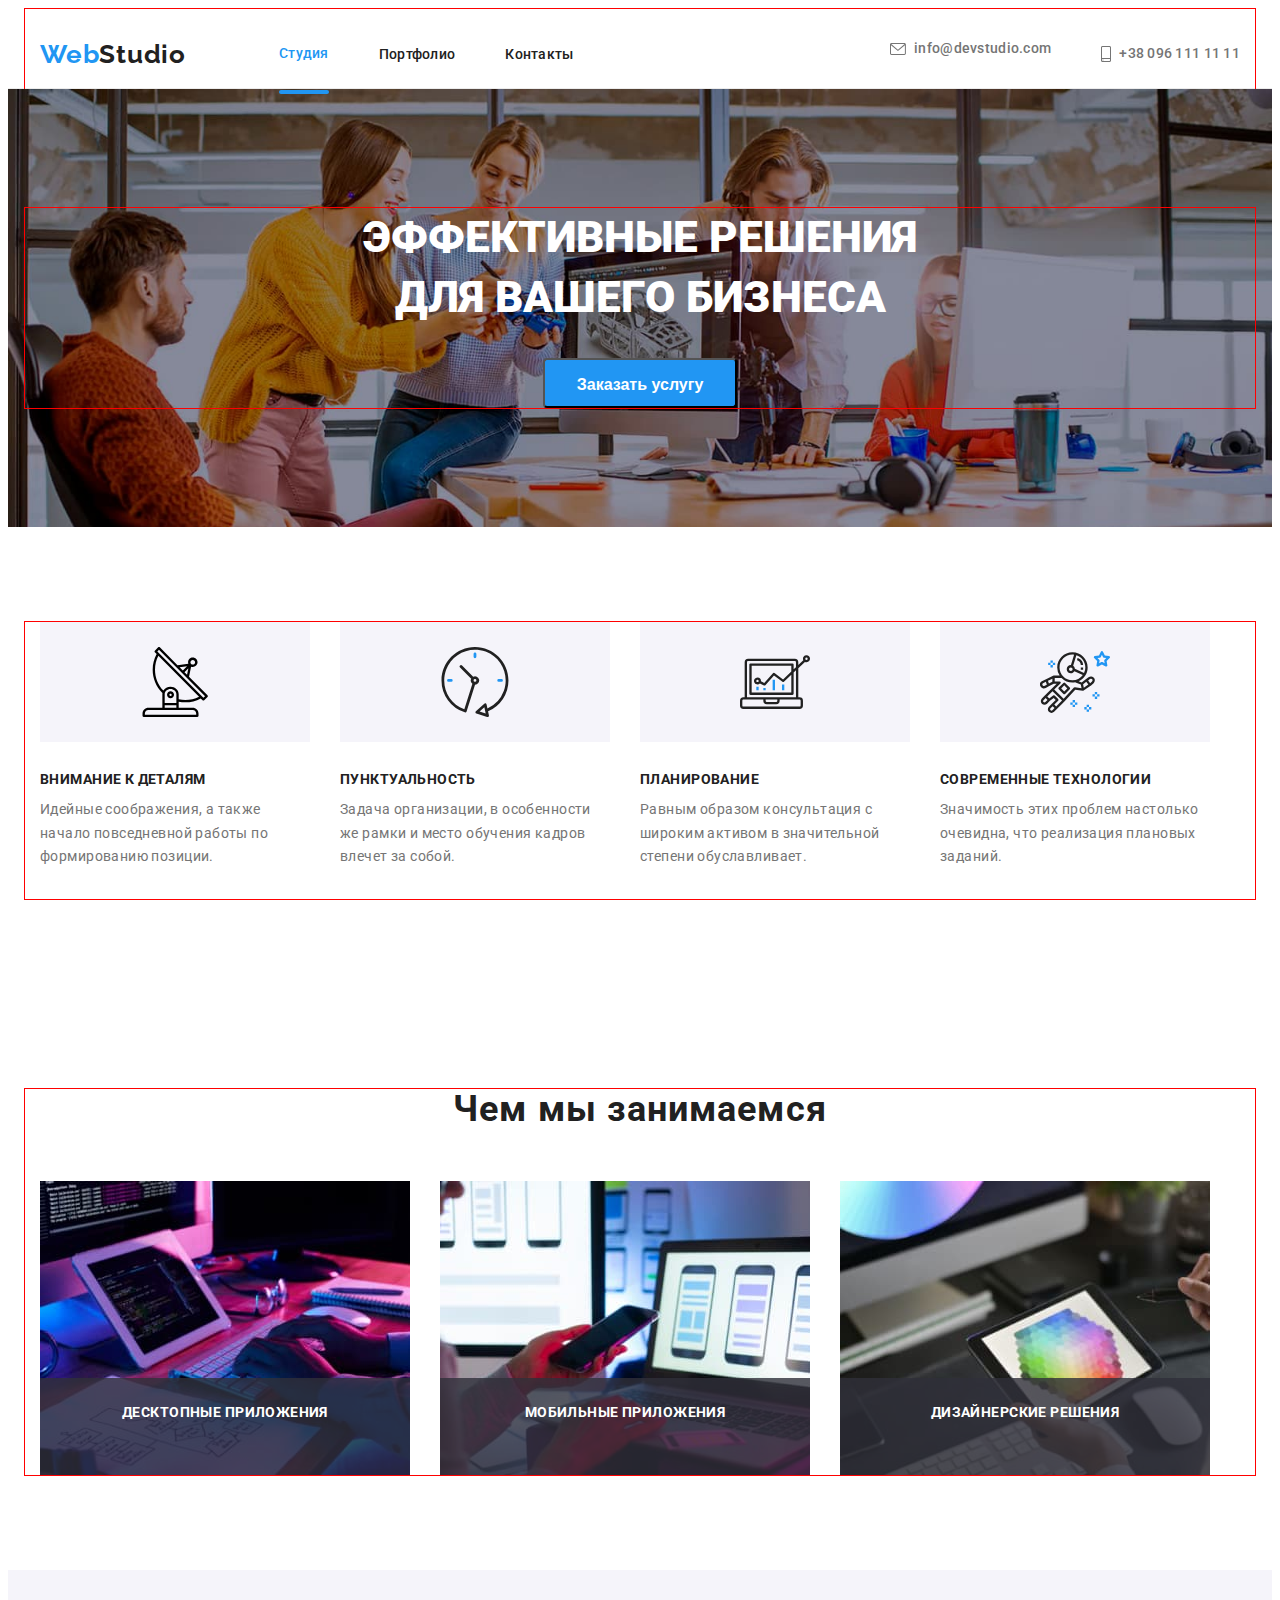
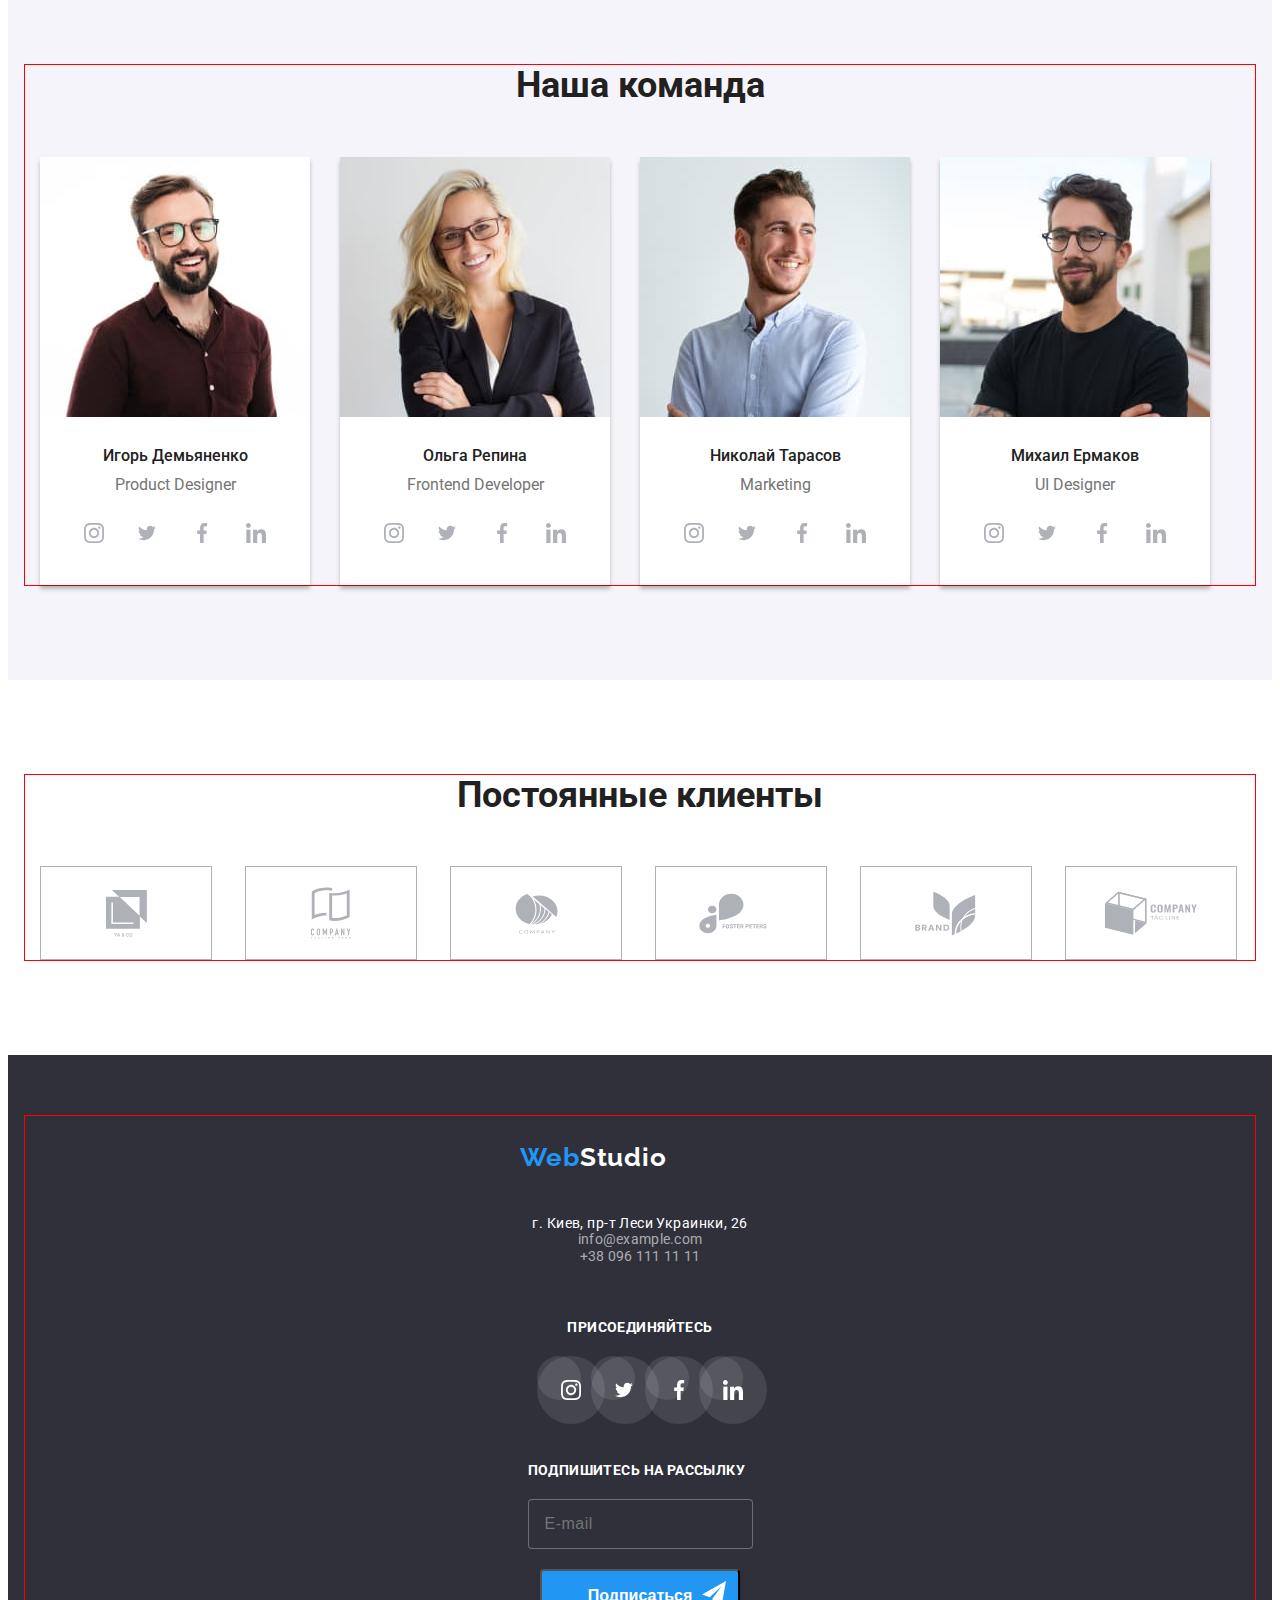
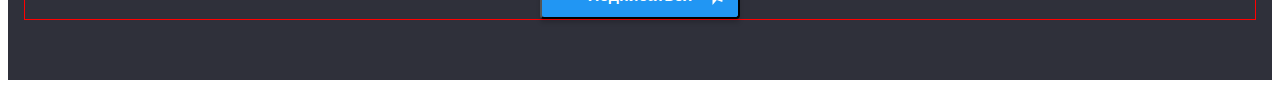
==== commit 4813471b: "адаптирую" ====
--- a/index.html
+++ b/index.html
@@ -195,7 +195,7 @@
                         <source srcset="./images/team-member/team-1-tablet.jpg 1x, ./images/team-member/team-1-tablet@2x.jpg 2x"
                             media="(min-width: 768px)">
                             
-                        <source srcset="./images/team-member/team-1-mobile.jpg 1x, ./images/team-member/team-1-mobile@2x.jpg 2x" media="(min-width: 280px)">
+                        <source srcset="./images/team-member/team-1-mobile.jpg 1x, ./images/team-member/team-1-mobile@2x.jpg 2x" media="(max-width: 767px)">
                         
                         
                     <img class="team-img"  src="./images/team-member/team-1-mobile.jpg" alt="Игорь Демьяненко" >
@@ -379,7 +379,7 @@
         <footer class="footer ">
         <div class="conteiner footer-div">
         <div class=" address-div">
-       <a class="logo-link link" href="./index.html"><span class="part-logo">Web</span><span class="logo-link-studio">Studio</span></a>
+       <a class="logo-link link logo-footer" href="./index.html"><span class="part-logo">Web</span><span class="logo-link-studio">Studio</span></a>
         <address class="address">г. Киев, пр-т Леси Украинки, 26
             <ul class="footer-contacts-list list">
                 <li class="footer-contacts-list-item"><a class="footer-mail-link link" href="mailto:info@example.com">info@example.com</a>
--- a/css/main.min.css
+++ b/css/main.min.css
@@ -1,2 +1,2 @@
-:root{--main-font: "Roboto", sans-serif;--accent-color: #2196f3;--text-color: #212121;--paragraph-color: #757575;--background-color-grey: #2f303a;--text-color-white: #ffffff;--color-btn: #188ce8;--background-color-team-filters: #f5f4fa;--background-color-filters: #eeeeee;--color-footer-link: rgba(255, 255, 255, 0.6);--color-border: #ececec;--color-client-item: #afb1b8;--padding-div-projects: 20px 24px;--color-icon: #afb1b8}.visually-hidden{position:absolute !important;clip:rect(1px 1px 1px 1px);clip:rect(1px, 1px, 1px, 1px);padding:0 !important;border:0 !important;height:1px !important;width:1px !important;overflow:hidden}h1,h2,h3,h4,h5,h6,p{margin-top:0;margin-bottom:0}ul,ol{margin-top:0;margin-bottom:0;padding-left:0}img{display:block}.list{list-style:none}.link{text-decoration:none}body{font-family:var(--main-font);color:var(--text-color)}.conteiner{padding-left:15px;padding-right:15px;border:1px solid red}@media screen and (min-width: 480px){.conteiner{width:450px;margin:0 auto}}@media screen and (min-width: 768px){.conteiner{width:768px}}@media screen and (min-width: 1200px){.conteiner{width:1200px}}.section{padding-top:60px;padding-bottom:60px}@media screen and (min-width: 768px){.section{padding-top:60px;padding-bottom:60px}}@media screen and (min-width: 1200px){.section{padding-top:94px;padding-bottom:94px}}.mobile-menu{z-index:1;position:fixed;top:0;left:0;width:100vw;height:100vh;background-color:#ffffff;overflow:auto;opacity:0;visibility:hidden;pointer-events:none}.mobile-menu.is-open{opacity:1;visibility:visible;pointer-events:auto}.mobile-menu__coose-btn{position:absolute;border:none;background-color:transparent;padding:0;width:40px;height:40px;top:10px;right:0}.mobile-menu__container{display:flex;flex-direction:column;position:relative;padding-left:25px;padding-top:48px;padding-bottom:48px}.mobile-menu__link{font-weight:500;font-size:40px;line-height:1.17;letter-spacing:0.02em;color:#212121}.mobile-menu__contacts-list{margin-top:302px}.mobile-menu__contacts-item:not(:last-child){margin-bottom:32px}.mobile-menu__contacts-tel{font-weight:500;font-size:34px;line-height:1/17;letter-spacing:0.02em;color:var(--accent-color)}.mobile-menu__contacts-mail{font-weight:500;font-size:24px;line-height:1.16;letter-spacing:0.02em;color:var(--paragraph-color)}.mobile-menu__social-list{display:flex;margin-top:64px}.mobile-menu__social-item:not(:last-child){padding-right:10px;border-right:1px solid rgba(33,33,33,0.2)}.mobile-menu__social-item:not(:first-child){padding-left:10px}@media screen and (min-width: 768px){.mobile-menu{display:none}}.part-logo{color:var(--accent-color)}.logo-link{font-family:"Raleway", sans-serif;font-weight:700;font-size:26px;line-height:1.19;letter-spacing:0.03em;color:inherit;animation-duration:2500ms;animation-iteration-count:1}.logo-link-studio{color:var(--text-color-white)}.menu-list__link{font-weight:500;font-size:14px;line-height:1.14;letter-spacing:0.02em;color:inherit;transition:color 250ms cubic-bezier(0.4, 0, 0.2, 1)}.menu-list :hover,.menu-list :focus{color:var(--accent-color)}.backdrop{position:fixed;width:100vw;height:100vh;top:0;left:0;background-color:rgba(0,0,0,0.2);z-index:100;transition:opacity 250ms cubic-bezier(0.4, 0, 0.2, 1),visibility 250ms cubic-bezier(0.4, 0, 0.2, 1)}.is-hidden{opacity:0;visibility:hidden;pointer-events:none}.modal{position:absolute;top:50%;left:50%;transform:translate(-50%, -50%);width:528px;height:581px;padding:40px;border-radius:4px;background-color:var(--text-color-white)}.modal-close-btn{display:flex;justify-content:center;align-items:center;position:absolute;top:8px;right:8px;width:30px;height:30px;border:1px solid rgba(0,0,0,0.1);border-radius:50%;background-color:var(--text-color-white);cursor:pointer}.modal-close-btn:hover .modal-btn-icon,.modal-close-btn:focus .modal-btn-icon{fill:var(--accent-color)}.modal-btn-icon{fill:#000000;transition:fill 250ms cubic-bezier(0.4, 0, 0.2, 1)}.modal-form-head{display:block;font-weight:700;font-size:20px;line-height:1.15;text-align:center;letter-spacing:0.03em;margin-bottom:12px}.modal-form{display:flex;flex-direction:column}.modal-form-text{font-size:12px;line-height:1.16;letter-spacing:0.01em;color:var(--paragraph-color)}.modal-form-text:not(:first-child){margin-top:10px}.modal-form-input{width:100%;height:40px;box-sizing:border-box;border-radius:4px;padding-left:42px;border:1px solid rgba(33,33,33,0.2);transition:border-color 250ms cubic-bezier(0.4, 0, 0.2, 1)}.modal-form-input:focus{border-color:var(--accent-color);outline:none}.modal-form-input:focus+.user-name-icon{fill:var(--accent-color)}.modal-form-input-wrapper{position:relative;display:block;margin-top:4px;margin-bottom:10px}.user-name-icon{display:block;position:absolute;top:50%;left:12px;transform:translateY(-50%)}.modal-form-message{width:100%;height:120px;border:1px solid rgba(33,33,33,0.2);border-radius:4px;resize:none;padding:12px 16px;margin-top:4px;transition:border-color 250ms cubic-bezier(0.4, 0, 0.2, 1)}.modal-form-message:focus{outline:none;border-color:var(--accent-color)}.modal-form-message::placeholder{font-size:14px;line-height:1.14;letter-spacing:0.01em;color:rgba(117,117,117,0.5)}.modal-form-checkbox:checked+.modal-form-checkbox-policy::before{background-image:url(../images/iconcheck.png);border:1px solid var(--accent-color);box-shadow:0px 4px 4px rgba(0,0,0,0.25)}.modal-form-checkbox-policy{font-size:14px;line-height:1.71;margin-top:20px;color:var(--paragraph-color)}.modal-form-checkbox-policy::before{display:inline-block;content:"";vertical-align:middle;width:18px;height:17px;margin-right:7px;margin-left:13px;border:2px solid #212121;border-radius:2px;cursor:pointer;transition:box-shadow 250ms cubic-bezier(0.4, 0, 0.2, 1);transition:background-image 250ms cubic-bezier(0.4, 0, 0.2, 1);transition:border 250ms cubic-bezier(0.4, 0, 0.2, 1)}.modal-form-btn{align-self:center;width:200px;height:50px;padding:10px 32px;margin-top:30px;margin-bottom:40px;border-radius:4px;font-weight:700;font-size:16px;line-height:1.87;color:var(--text-color-white);background-color:var(--accent-color);cursor:pointer;transition:background-color 250ms cubic-bezier(0.4, 0, 0.2, 1)}.modal-form-btn:hover,.modal-form-btn:focus{color:var(--text-color-white);background-color:var(--color-btn)}.header{height:60px}.header-conteiner{display:flex;align-items:center;justify-content:space-between;max-width:450px}.contacts-list{display:none}.menu-list{display:none}.header-menu-btn{border-color:transparent;border:none;padding:0;width:40px;height:40px;fill:black}.header-mobile-menu-icon{fill:currentColor}@media screen and (min-width: 768px){.header-menu-btn{display:none}.header{height:80px}.header-conteiner{display:flex;align-items:center;justify-content:space-between;min-width:768px}.header__navigation{display:flex;align-items:center}.logo-link{margin-right:88px;padding-top:26px;padding-bottom:26px}.menu-list{display:flex;align-items:center}.contacts-list{display:block;align-items:center;font-weight:500;font-size:12px;line-height:1.16;letter-spacing:0.02em;margin-left:84px}.menu-list__link{padding-top:32px;padding-bottom:32px}.menu-list__item:not(:last-child){margin-right:50px}.mail-tel-link{display:flex;align-items:center;color:var(--paragraph-color);transition:color 250ms cubic-bezier(0.4, 0, 0.2, 1)}.mail-tel-link:hover,.mail-tel-link:focus{color:var(--accent-color)}.mail-tel-link .header-icons{fill:currentColor;margin-right:8px}.current{color:var(--accent-color);position:relative}.current::after{position:absolute;left:0;margin-top:28px;display:block;content:"";height:4px;width:100%;border-radius:2px;background-color:var(--accent-color)}}@media screen and (min-width: 1200px){.header{border-bottom:1px solid var(--color-border)}.header-conteiner{min-width:1200px}.logo-link{margin-right:93px;padding-top:26px;padding-bottom:26px}.contacts-list{display:flex;align-items:center;font-size:14px;line-height:1.14;letter-spacing:0.02em;margin-left:84px}.mail-tel-link{display:flex;align-items:center;padding-top:32px;padding-bottom:32px;color:var(--paragraph-color);transition:color 250ms cubic-bezier(0.4, 0, 0.2, 1)}.mail-tel-link:hover,.mail-tel-link:focus{color:var(--accent-color)}.contacts-list-item-mail-tel{margin-left:auto}.contacts-list-item-mail-tel:not(:last-child){margin-right:50px}}.current{color:var(--accent-color);position:relative}.current::after{position:absolute;left:0;margin-top:28px;display:block;content:"";height:4px;width:100%;border-radius:2px;background-color:var(--accent-color)}.hero{width:100%;background-color:var(--background-color-grey);text-align:center;padding-top:118px;padding-bottom:118px;margin:0 auto;background-image:linear-gradient(rgba(47,48,58,0.4), rgba(47,48,58,0.4)),url("../images/hero/hero-mobile.jpg");background-size:cover}@media (min-device-pixel-ratio: 2) and (max-width: 767px), (min-resolution: 192dpi) and (max-width: 767px), (min-resolution: 2dppx) and (max-width: 767px){.hero{background-image:url("../images/hero/hero-mobile@2x.jpg")}}@media screen and (min-width: 768px){.hero{background-image:url("../images/hero/hero-tablet.jpg")}}@media (min-device-pixel-ratio: 2) and (min-width: 768px), (min-resolution: 192dpi) and (min-width: 768px), (min-resolution: 2dppx) and (min-width: 768px){.hero{background-image:url("../images/hero/hero-tablet@2x.jpg")}}@media screen and (min-width: 1200px){.hero{background-image:url("../images/hero/hero-desktop.jpg")}}@media (min-device-pixel-ratio: 2) and (min-width: 1200px), (min-resolution: 192dpi) and (min-width: 1200px), (min-resolution: 2dppx) and (min-width: 1200px){.hero{background-image:url("../images/hero/hero-desktop@2x.jpg")}}.hero__title{text-transform:uppercase;font-weight:900;font-size:26px;line-height:1.61;color:var(--text-color-white)}.modal-btn{height:50px;padding:10px 32px;margin-top:30px;border-radius:4px;font-weight:700;font-size:16px;line-height:1.87;color:var(--text-color-white);background-color:var(--accent-color);cursor:pointer;transition:color 250ms cubic-bezier(0.4, 0, 0.2, 1)}.modal-btn:hover,.modal-btn:focus{color:var(--text-color-white);background-color:var(--color-btn)}@media screen and (min-width: 1200px){.hero__title{text-transform:uppercase;font-weight:900;font-size:44px;line-height:1.36;color:var(--text-color-white)}}.description-title{font-weight:700;font-size:14px;line-height:1.14;letter-spacing:0.03em;text-transform:uppercase;margin-bottom:10px;text-align:center}@media screen and (min-width: 768px){.description-title{text-align:left}}.description{margin-top:10px;font-size:14px;line-height:1.71;letter-spacing:0.03em;color:var(--paragraph-color);max-width:450px}@media screen and (min-width: 768px){.description{max-width:354px}}@media screen and (min-width: 1200px){.description{max-width:270px}}.skills-description-icon{display:flex;justify-content:center;align-items:center;max-width:450px;height:120px;margin-bottom:30px;background-color:var(--background-color-team-filters)}@media screen and (min-width: 768px){.skills-description-icon{max-width:354px;height:120px}}@media screen and (min-width: 1200px){.skills-description-icon{max-width:270px;height:120px}}.skills-list{display:flex;flex-direction:column;max-width:450px}.skills-list__description-item:not(:last-child){margin-bottom:30px}@media screen and (min-width: 768px){.skills-list{flex-direction:row;flex-wrap:wrap;min-width:768px}.skills-list__description-item{max-width:354px}.skills-list__description-item:nth-child(2n-1){margin-right:30px}}@media screen and (min-width: 1200px){.skills-list{display:flex;min-width:1200px}.skills-list__description-item{width:270px}.skills-list__description-item:not(:last-child){margin-right:30px}}@media screen and (max-width: 1199px){.about{display:none}}@media screen and (min-width: 1200px){.about{text-align:center}.about-img-list{display:flex;margin-right:-30px}.about-img-list-item:not(:last-child){margin-right:30px}.about-title{font-weight:700;font-size:36px;line-height:1.16;letter-spacing:0.03em;margin-bottom:50px;align-items:center;margin-bottom:50px}.about-img-list-wrapper{position:relative;overflow:hidden}.about-overlay{padding-top:27px;font-weight:700;font-size:14px;line-height:1.14;text-align:center;letter-spacing:0.03em;text-transform:uppercase;color:var(--text-color-white);background-color:rgba(47,48,58,0.8);position:absolute;bottom:0;left:0;width:100%;height:70px}}.team{text-align:center}.team-title{font-weight:700;font-size:36px;line-height:1.16}.team-img{width:100%}.team-list{display:flex;flex-direction:column;max-width:757px;height:100%}.team-list-item{background-color:var(--text-color-white);margin-top:30px;box-shadow:0px 4px 4px rgba(0,0,0,0.25)}.team-list-sub-title{font-weight:500;font-size:16px;line-height:1.18;margin-bottom:10px}.team-list-description{font-size:16px;line-height:1.18;color:var(--paragraph-color)}.team{background-color:var(--background-color-team-filters)}.team-list-link{display:flex;justify-content:space-between;width:206px;height:44px;margin-top:16px}.team-link-item{display:block;width:44px;height:44px;background-color:#ffffff;border-radius:50%}.team-link-item:not(:last-child){margin-right:10px}.social-link-icon{display:flex;justify-content:center;align-items:center;width:44px;height:44px;border-radius:50%;transition:background-color 250ms cubic-bezier(0.4, 0, 0.2, 1)}.social-link-icon:hover,.social-link-icon:focus{background-color:var(--accent-color)}.social-link-icon:hover .team-icon,.social-link-icon:focus .team-icon{fill:#ffffff}.team-icon{fill:var(--color-icon);transition:fill 250ms cubic-bezier(0.4, 0, 0.2, 1)}@media screen and (min-width: 768px){.team-list{flex-direction:row;flex-wrap:wrap;min-width:768px}.team-list-item{max-width:354px}.team-list-item:nth-child(2n-1){margin-right:30px}}@media screen and (min-width: 1200px){.team-list{flex-wrap:nowrap}.team-list-item{width:270px;background-color:var(--text-color-white);box-shadow:0px 4px 4px rgba(0,0,0,0.25)}.team-list-item:not(:first-child){margin-left:30px}.team-list-item:nth-child(2n-1){margin-right:0}.team-list-item{margin-top:0}}.team-card-list{padding:30px 32px 30px 32px}.clients{text-align:center}.clients-title{font-weight:700;font-size:28px;line-height:1.17;margin-bottom:30px}.client-list{display:flex;flex-wrap:wrap;justify-content:center;align-items:center;margin-left:-30px;margin-top:-30px}.client-item{margin-left:30px;margin-top:30px;flex-basis:calc((100% - 60px) / 2)}.client-link{display:flex;justify-content:center;align-items:center;max-width:210px;height:92px;border:1px solid #afb1b8;transition:border 250ms cubic-bezier(0.4, 0, 0.2, 1)}.client-link:hover,.client-link:focus{border:1px solid #2196f3}.client-link:hover .client-icon,.client-link:focus .client-icon{fill:var(--accent-color)}.client-icon{fill:#afb1b8;transition:fill 250ms cubic-bezier(0.4, 0, 0.2, 1)}@media screen and (min-width: 768px){.client-item{flex-basis:calc((100% - 90px) / 3)}.client-link{max-width:226px;height:92px}}@media screen and (min-width: 1200px){.client-item{flex-basis:calc((100% - 180px) / 6)}.clients-title{font-size:36px;line-height:1.16;margin-bottom:50px}.client-link{max-width:170px;height:92px}}.filters-list{justify-content:flex-start;display:flex;flex-wrap:wrap;margin-right:-8px;margin-bottom:-15px}.filters-list-item{margin-right:8px;margin-bottom:15px}.filters-list-item:not(nth-child(3n)){margin-right:8px}.filters-list-btn{height:38px;padding:6px 22px;font-weight:500;font-size:16px;line-height:1.62;border:none;background-color:var(--background-color-team-filters);color:var(--text-color);transition:background-color 250ms cubic-bezier(0.4, 0, 0.2, 1),box-shadow 250ms cubic-bezier(0.4, 0, 0.2, 1),color 250ms cubic-bezier(0.4, 0, 0.2, 1)}.filters-list-btn:hover,.filters-list-btn:focus{color:var(--text-color-white);background-color:var(--accent-color);box-shadow:0px 4px 4px rgba(0,0,0,0.25);cursor:pointer}.projects-list{display:flex;flex-direction:column;flex-wrap:wrap}.projects-list-title{margin-bottom:4px;font-weight:700;font-size:18px;line-height:2;letter-spacing:0.06em;color:inherit}.projects-description{font-size:16px;line-height:1.87;letter-spacing:0.03em;color:var(--paragraph-color)}.projects-item{width:100%;margin-right:30px;margin-top:30px;background-color:var(--text-color-white)}.projects-item:hover,.projects-item:focus{box-shadow:0px 4px 4px rgba(0,0,0,0.25)}.tecno{padding:var(--padding-div-projects);border-bottom:1px solid var(--background-color-filters);border-left:1px solid var(--background-color-filters);border-right:1px solid var(--background-color-filters)}.neworlean{padding:var(--padding-div-projects);border-bottom:1px solid var(--background-color-filters);border-left:1px solid var(--background-color-filters);border-right:1px solid var(--background-color-filters)}.seafood{padding:var(--padding-div-projects);border-bottom:1px solid var(--background-color-filters);border-left:1px solid var(--background-color-filters);border-right:1px solid var(--background-color-filters)}.prime{padding:var(--padding-div-projects);border-bottom:1px solid var(--background-color-filters);border-left:1px solid var(--background-color-filters);border-right:1px solid var(--background-color-filters)}.boxes{padding:var(--padding-div-projects);border-bottom:1px solid var(--background-color-filters);border-left:1px solid var(--background-color-filters);border-right:1px solid var(--background-color-filters)}.bordes{padding:var(--padding-div-projects);border-bottom:1px solid var(--background-color-filters);border-left:1px solid var(--background-color-filters);border-right:1px solid var(--background-color-filters)}.limited-edition{padding:var(--padding-div-projects);border-bottom:1px solid var(--background-color-filters);border-left:1px solid var(--background-color-filters);border-right:1px solid var(--background-color-filters)}.lab{padding:var(--padding-div-projects);border-bottom:1px solid var(--background-color-filters);border-left:1px solid var(--background-color-filters);border-right:1px solid var(--background-color-filters)}.growing-business{padding:var(--padding-div-projects);border-bottom:1px solid var(--background-color-filters);border-left:1px solid var(--background-color-filters);border-right:1px solid var(--background-color-filters)}.project-list-img-wrapper{position:relative;overflow:hidden}.overlay{font-size:18px;line-height:1.55;letter-spacing:0.03em;padding:63px 24px;color:var(--text-color-white);background-color:rgba(33,150,243,0.9);position:absolute;top:0;left:0;width:100%;height:100%;transform:translateY(100%);transition:transform 250ms cubic-bezier(0.4, 0, 0.2, 1)}.projects-link{color:var(--text-color)}.projects-link:hover .overlay,.projects-link:focus .overlay{transform:translateY(0%)}@media screen and (min-width: 768px){.filters-list{display:flex;flex-wrap:nowrap}.projects-list{display:flex;flex-wrap:wrap}.projects-item{flex-basis:calc(100% / 2 - 30px);width:100%;background-color:var(--text-color-white)}.projects-item:hover,.projects-item:focus{box-shadow:0px 4px 4px rgba(0,0,0,0.25)}}.footer{background-color:var(--background-color-grey);padding-top:60px;padding-bottom:60px}.footer-div{display:flex;flex-direction:column;align-items:center}.address-div{max-width:232px;align-items:center}.address{font-style:normal;font-size:14px;line-height:0.58;letter-spacing:0.03em;color:var(--text-color-white);margin-top:20px}.footer-title{font-weight:700;font-size:14px;line-height:1.14;letter-spacing:0.03em;text-transform:uppercase;color:var(--text-color-white);margin-bottom:20px}.footer-feedback{display:flex;flex-direction:column;margin-top:20px;align-items:center}.footer-form-field{font-weight:700;font-size:14px;line-height:1.14;letter-spacing:0.03em;text-transform:uppercase;color:var(--text-color-white)}.footer-social-link-icon{display:flex;justify-content:center;align-items:center;padding:12px;width:44px;height:44px;background:rgba(255,255,255,0.1);border-radius:50%;transition:background-color 250ms cubic-bezier(0.4, 0, 0.2, 1)}.footer-icon{fill:var(--text-color-white)}.footer-form-email{font-size:16px;line-height:1.25;letter-spacing:0.03em;background-color:var(--background-color-grey);color:rgba(255,255,255,0.6);width:100%;height:50px;padding:15px 0 15px 16px;border:1px solid rgba(255,255,255,0.3);border-radius:4px;box-sizing:border-box}.footer-form-btn{position:relative;width:200px;height:50px;padding:10px 28px;font-weight:700;font-size:16px;line-height:1.87;background:var(--accent-color);box-shadow:0px 4px 4px rgba(0,0,0,0.15);border-radius:4px;color:var(--text-color-white);cursor:pointer;margin-top:20px}.footer-form-icon{position:absolute;top:13;right:13.8;margin-left:10px;fill:var(--text-color-white)}.footer-list{display:flex;justify-content:space-between}.footer-contacts{margin-top:60px;margin-bottom:60px}.footer-contacts-list{font-weight:400;font-size:14px;line-height:0.58;letter-spacing:0.02em;margin-top:8px}.footer-contacts-list:hover,.footer-contacts-list:focus{color:var(--accent-color)}.footer-contacts-list-item{display:flex;justify-content:center;margin-top:8px}.footer-contacts-list-item-tel{margin-top:8px}.footer-tel-link{color:var(--color-footer-link);transition:color 250ms cubic-bezier(0.4, 0, 0.2, 1)}.footer-mail-link{color:var(--color-footer-link);transition:color 250ms cubic-bezier(0.4, 0, 0.2, 1)}
+:root{--main-font: "Roboto", sans-serif;--accent-color: #2196f3;--text-color: #212121;--paragraph-color: #757575;--background-color-grey: #2f303a;--text-color-white: #ffffff;--color-btn: #188ce8;--background-color-team-filters: #f5f4fa;--background-color-filters: #eeeeee;--color-footer-link: rgba(255, 255, 255, 0.6);--color-border: #ececec;--color-client-item: #afb1b8;--padding-div-projects: 20px 24px;--color-icon: #afb1b8}.visually-hidden{position:absolute !important;clip:rect(1px 1px 1px 1px);clip:rect(1px, 1px, 1px, 1px);padding:0 !important;border:0 !important;height:1px !important;width:1px !important;overflow:hidden}h1,h2,h3,h4,h5,h6,p{margin-top:0;margin-bottom:0}ul,ol{margin-top:0;margin-bottom:0;padding-left:0}img{display:block}.list{list-style:none}.link{text-decoration:none}body{font-family:var(--main-font);color:var(--text-color)}.conteiner{padding-left:15px;padding-right:15px;border:1px solid red}@media screen and (min-width: 480px){.conteiner{width:450px;margin:0 auto}}@media screen and (min-width: 768px){.conteiner{width:768px}}@media screen and (min-width: 1200px){.conteiner{width:1200px}}.section{padding-top:60px;padding-bottom:60px}@media screen and (min-width: 768px){.section{padding-top:60px;padding-bottom:60px}}@media screen and (min-width: 1200px){.section{padding-top:94px;padding-bottom:94px}}.mobile-menu{z-index:infex 1;position:fixed;top:0;left:0;width:100vw;height:100vh;background-color:#ffffff;overflow:auto;opacity:0;visibility:hidden;pointer-events:none}.mobile-menu.is-open{opacity:1;visibility:visible;pointer-events:auto}.mobile-menu__coose-btn{position:absolute;border:none;background-color:transparent;padding:0;width:40px;height:40px;top:10px;right:0}.mobile-menu__container{display:flex;flex-direction:column;position:relative;padding-left:25px;padding-top:48px;padding-bottom:48px}.mobile-menu__link{font-weight:500;font-size:40px;line-height:1.17;letter-spacing:0.02em;color:#212121}.mobile-menu__contacts-list{margin-top:302px}.mobile-menu__contacts-item:not(:last-child){margin-bottom:32px}.mobile-menu__contacts-tel{font-weight:500;font-size:34px;line-height:1/17;letter-spacing:0.02em;color:var(--accent-color)}.mobile-menu__contacts-mail{font-weight:500;font-size:24px;line-height:1.16;letter-spacing:0.02em;color:var(--paragraph-color)}.mobile-menu__social-list{display:flex;margin-top:64px}.mobile-menu__social-item:not(:last-child){padding-right:10px;border-right:1px solid rgba(33,33,33,0.2)}.mobile-menu__social-item:not(:first-child){padding-left:10px}@media screen and (min-width: 768px){.mobile-menu{display:none}}.part-logo{color:var(--accent-color)}.logo-link{font-family:"Raleway", sans-serif;font-weight:700;font-size:26px;line-height:1.19;letter-spacing:0.03em;color:inherit;animation-duration:2500ms;animation-iteration-count:1}.logo-link-studio{color:var(--text-color-white)}.menu-list__link{font-weight:500;font-size:14px;line-height:1.14;letter-spacing:0.02em;color:inherit;transition:color 250ms cubic-bezier(0.4, 0, 0.2, 1)}.menu-list :hover,.menu-list :focus{color:var(--accent-color)}.backdrop{position:fixed;width:100vw;height:100vh;top:0;left:0;background-color:rgba(0,0,0,0.2);z-index:100;transition:opacity 250ms cubic-bezier(0.4, 0, 0.2, 1),visibility 250ms cubic-bezier(0.4, 0, 0.2, 1)}.is-hidden{opacity:0;visibility:hidden;pointer-events:none}.modal{position:absolute;top:50%;left:50%;transform:translate(-50%, -50%);width:528px;height:581px;padding:40px;border-radius:4px;background-color:var(--text-color-white)}.modal-close-btn{display:flex;justify-content:center;align-items:center;position:absolute;top:8px;right:8px;width:30px;height:30px;border:1px solid rgba(0,0,0,0.1);border-radius:50%;background-color:var(--text-color-white);cursor:pointer}.modal-close-btn:hover .modal-btn-icon,.modal-close-btn:focus .modal-btn-icon{fill:var(--accent-color)}.modal-btn-icon{fill:#000000;transition:fill 250ms cubic-bezier(0.4, 0, 0.2, 1)}.modal-form-head{display:block;font-weight:700;font-size:20px;line-height:1.15;text-align:center;letter-spacing:0.03em;margin-bottom:12px}.modal-form{display:flex;flex-direction:column}.modal-form-text{font-size:12px;line-height:1.16;letter-spacing:0.01em;color:var(--paragraph-color)}.modal-form-text:not(:first-child){margin-top:10px}.modal-form-input{width:100%;height:40px;box-sizing:border-box;border-radius:4px;padding-left:42px;border:1px solid rgba(33,33,33,0.2);transition:border-color 250ms cubic-bezier(0.4, 0, 0.2, 1)}.modal-form-input:focus{border-color:var(--accent-color);outline:none}.modal-form-input:focus+.user-name-icon{fill:var(--accent-color)}.modal-form-input-wrapper{position:relative;display:block;margin-top:4px;margin-bottom:10px}.user-name-icon{display:block;position:absolute;top:50%;left:12px;transform:translateY(-50%)}.modal-form-message{width:100%;height:120px;border:1px solid rgba(33,33,33,0.2);border-radius:4px;resize:none;padding:12px 16px;margin-top:4px;transition:border-color 250ms cubic-bezier(0.4, 0, 0.2, 1)}.modal-form-message:focus{outline:none;border-color:var(--accent-color)}.modal-form-message::placeholder{font-size:14px;line-height:1.14;letter-spacing:0.01em;color:rgba(117,117,117,0.5)}.modal-form-checkbox:checked+.modal-form-checkbox-policy::before{background-image:url(../images/iconcheck.png);border:1px solid var(--accent-color);box-shadow:0px 4px 4px rgba(0,0,0,0.25)}.modal-form-checkbox-policy{font-size:14px;line-height:1.71;margin-top:20px;color:var(--paragraph-color)}.modal-form-checkbox-policy::before{display:inline-block;content:"";vertical-align:middle;width:18px;height:17px;margin-right:7px;margin-left:13px;border:2px solid #212121;border-radius:2px;cursor:pointer;transition:box-shadow 250ms cubic-bezier(0.4, 0, 0.2, 1);transition:background-image 250ms cubic-bezier(0.4, 0, 0.2, 1);transition:border 250ms cubic-bezier(0.4, 0, 0.2, 1)}.modal-form-btn{align-self:center;width:200px;height:50px;padding:10px 32px;margin-top:30px;margin-bottom:40px;border-radius:4px;font-weight:700;font-size:16px;line-height:1.87;color:var(--text-color-white);background-color:var(--accent-color);cursor:pointer;transition:background-color 250ms cubic-bezier(0.4, 0, 0.2, 1)}.modal-form-btn:hover,.modal-form-btn:focus{color:var(--text-color-white);background-color:var(--color-btn)}.header{height:60px}.header-conteiner{display:flex;align-items:center;justify-content:space-between;max-width:450px}.contacts-list{display:none}.menu-list{display:none}.header-menu-btn{border-color:transparent;border:none;padding:0;width:40px;height:40px;fill:black}.header-mobile-menu-icon{fill:currentColor}@media screen and (min-width: 768px){.header-menu-btn{display:none}.header{height:80px}.header-conteiner{display:flex;align-items:center;justify-content:space-between;min-width:768px}.header__navigation{display:flex;align-items:center}.logo-link{margin-right:88px;padding-top:26px;padding-bottom:26px}.menu-list{display:flex;align-items:center}.contacts-list{display:block;align-items:center;font-weight:500;font-size:12px;line-height:1.16;letter-spacing:0.02em;margin-left:84px}.menu-list__link{padding-top:32px;padding-bottom:32px}.contacts-list-item-mail-tel:not(:last-child){margin-bottom:10px}.menu-list__item:not(:last-child){margin-right:50px}.mail-tel-link{display:flex;align-items:center;color:var(--paragraph-color);transition:color 250ms cubic-bezier(0.4, 0, 0.2, 1)}.mail-tel-link:hover,.mail-tel-link:focus{color:var(--accent-color)}.mail-tel-link .header-icons{fill:currentColor;margin-right:8px}.current{color:var(--accent-color);position:relative}.current::after{position:absolute;left:0;margin-top:28px;display:block;content:"";height:4px;width:100%;border-radius:2px;background-color:var(--accent-color)}}@media screen and (min-width: 1200px){.header{border-bottom:1px solid var(--color-border)}.header-conteiner{min-width:1200px}.logo-link{margin-right:93px;padding-top:26px;padding-bottom:26px}.contacts-list{display:flex;align-items:center;font-size:14px;line-height:1.14;letter-spacing:0.02em;margin-left:84px}.mail-tel-link{display:flex;align-items:center;padding-top:32px;padding-bottom:32px;color:var(--paragraph-color);transition:color 250ms cubic-bezier(0.4, 0, 0.2, 1)}.mail-tel-link:hover,.mail-tel-link:focus{color:var(--accent-color)}.contacts-list-item-mail-tel{margin-left:auto}.contacts-list-item-mail-tel:not(:last-child){margin-right:50px}}.current{color:var(--accent-color);position:relative}.current::after{position:absolute;left:0;margin-top:28px;display:block;content:"";height:4px;width:100%;border-radius:2px;background-color:var(--accent-color)}.hero{width:100%;background-color:var(--background-color-grey);text-align:center;padding-top:118px;padding-bottom:118px;margin:0 auto;background-image:linear-gradient(rgba(47,48,58,0.4), rgba(47,48,58,0.4)),url("../images/hero/hero-mobile.jpg");background-size:cover}@media (min-device-pixel-ratio: 2) and (max-width: 767px), (min-resolution: 192dpi) and (max-width: 767px), (min-resolution: 2dppx) and (max-width: 767px){.hero{background-image:url("../images/hero/hero-mobile@2x.jpg")}}@media screen and (min-width: 768px){.hero{background-image:url("../images/hero/hero-tablet.jpg")}}@media (min-device-pixel-ratio: 2) and (min-width: 768px), (min-resolution: 192dpi) and (min-width: 768px), (min-resolution: 2dppx) and (min-width: 768px){.hero{background-image:url("../images/hero/hero-tablet@2x.jpg")}}@media screen and (min-width: 1200px){.hero{background-image:url("../images/hero/hero-desktop.jpg")}}@media (min-device-pixel-ratio: 2) and (min-width: 1200px), (min-resolution: 192dpi) and (min-width: 1200px), (min-resolution: 2dppx) and (min-width: 1200px){.hero{background-image:url("../images/hero/hero-desktop@2x.jpg")}}.hero__title{text-transform:uppercase;font-weight:900;font-size:26px;line-height:1.61;color:var(--text-color-white)}.modal-btn{height:50px;padding:10px 32px;margin-top:30px;border-radius:4px;font-weight:700;font-size:16px;line-height:1.87;color:var(--text-color-white);background-color:var(--accent-color);cursor:pointer;transition:color 250ms cubic-bezier(0.4, 0, 0.2, 1)}.modal-btn:hover,.modal-btn:focus{color:var(--text-color-white);background-color:var(--color-btn)}@media screen and (min-width: 1200px){.hero__title{text-transform:uppercase;font-weight:900;font-size:44px;line-height:1.36;color:var(--text-color-white)}}.description-title{font-weight:700;font-size:14px;line-height:1.14;letter-spacing:0.03em;text-transform:uppercase;margin-bottom:10px;text-align:center}@media screen and (min-width: 768px){.description-title{text-align:left}}.description{margin-top:10px;font-size:14px;line-height:1.71;letter-spacing:0.03em;color:var(--paragraph-color);max-width:450px}@media screen and (min-width: 768px){.description{max-width:354px}}@media screen and (min-width: 1200px){.description{max-width:270px}}.skills-description-icon{display:flex;justify-content:center;align-items:center;max-width:450px;height:120px;margin-bottom:30px;background-color:var(--background-color-team-filters)}@media screen and (min-width: 768px){.skills-description-icon{max-width:354px;height:120px}}@media screen and (min-width: 1200px){.skills-description-icon{max-width:270px;height:120px}}.skills-list{display:flex;flex-direction:column;max-width:450px}.skills-list__description-item:not(:last-child){margin-bottom:30px}@media screen and (min-width: 768px){.skills-list{flex-direction:row;flex-wrap:wrap;min-width:768px}.skills-list__description-item{max-width:354px}.skills-list__description-item:nth-child(2n-1){margin-right:30px}}@media screen and (min-width: 1200px){.skills-list{display:flex;min-width:1200px}.skills-list__description-item{width:270px}.skills-list__description-item:not(:last-child){margin-right:30px}}@media screen and (max-width: 1199px){.about{display:none}}@media screen and (min-width: 1200px){.about{text-align:center}.about-img-list{display:flex;margin-right:-30px}.about-img-list-item:not(:last-child){margin-right:30px}.about-title{font-weight:700;font-size:36px;line-height:1.16;letter-spacing:0.03em;margin-bottom:50px;align-items:center;margin-bottom:50px}.about-img-list-wrapper{position:relative;overflow:hidden}.about-overlay{padding-top:27px;font-weight:700;font-size:14px;line-height:1.14;text-align:center;letter-spacing:0.03em;text-transform:uppercase;color:var(--text-color-white);background-color:rgba(47,48,58,0.8);position:absolute;bottom:0;left:0;width:100%;height:70px}}.team{text-align:center}.team-title{font-weight:700;font-size:36px;line-height:1.16}.team-img{width:100%}.team-list{display:flex;flex-direction:column;max-width:757px;height:100%}.team-list-item{background-color:var(--text-color-white);margin-top:30px;box-shadow:0px 4px 4px rgba(0,0,0,0.25)}.team-list-sub-title{font-weight:500;font-size:16px;line-height:1.18;margin-bottom:10px}.team-list-description{font-size:16px;line-height:1.18;color:var(--paragraph-color)}.team{background-color:var(--background-color-team-filters)}.team-list-link{display:flex;justify-content:space-between;height:44px;margin-top:16px;margin-left:auto;margin-right:auto}.team-link-item{display:block;width:44px;height:44px;background-color:#ffffff;border-radius:50%}.team-link-item:not(:last-child){margin-right:10px}.social-link-icon{display:flex;justify-content:center;align-items:center;width:44px;height:44px;border-radius:50%;transition:background-color 250ms cubic-bezier(0.4, 0, 0.2, 1)}.social-link-icon:hover,.social-link-icon:focus{background-color:var(--accent-color)}.social-link-icon:hover .team-icon,.social-link-icon:focus .team-icon{fill:#ffffff}.team-icon{fill:var(--color-icon);transition:fill 250ms cubic-bezier(0.4, 0, 0.2, 1)}@media screen and (min-width: 768px){.team-list{flex-direction:row;flex-wrap:wrap;min-width:768px}.team-list-item{max-width:354px}.team-list-item:nth-child(2n-1){margin-right:30px}}@media screen and (min-width: 1200px){.team-title{margin-bottom:50px}.team-list{flex-wrap:nowrap}.team-list-item{width:270px;background-color:var(--text-color-white);box-shadow:0px 4px 4px rgba(0,0,0,0.25)}.team-list-item:not(:first-child){margin-left:30px}.team-list-item:nth-child(2n-1){margin-right:0}.team-list-item{margin-top:0}}.team-card-list{padding:30px 32px 30px 32px}.clients{text-align:center}.clients-title{font-weight:700;font-size:28px;line-height:1.17;margin-bottom:30px}.client-list{display:flex;flex-wrap:wrap;justify-content:center;align-items:center;margin-left:-30px;margin-top:-30px}.client-item{margin-left:30px;margin-top:30px;flex-basis:calc((100% - 60px) / 2)}.client-link{display:flex;justify-content:center;align-items:center;max-width:210px;height:92px;border:1px solid #afb1b8;transition:border 250ms cubic-bezier(0.4, 0, 0.2, 1)}.client-link:hover,.client-link:focus{border:1px solid #2196f3}.client-link:hover .client-icon,.client-link:focus .client-icon{fill:var(--accent-color)}.client-icon{fill:#afb1b8;transition:fill 250ms cubic-bezier(0.4, 0, 0.2, 1)}@media screen and (min-width: 768px){.client-item{flex-basis:calc((100% - 90px) / 3)}.client-link{max-width:226px;height:92px}}@media screen and (min-width: 1200px){.client-item{flex-basis:calc((100% - 180px) / 6)}.clients-title{font-size:36px;line-height:1.16;margin-bottom:50px}.client-link{max-width:170px;height:92px}}.filters-list{justify-content:flex-start;display:flex;flex-wrap:wrap;margin-right:-8px;margin-bottom:-15px}.filters-list-item{margin-right:8px;margin-bottom:15px}.filters-list-item:not(nth-child(3n)){margin-right:8px}.filters-list-btn{height:38px;padding:6px 22px;font-weight:500;font-size:16px;line-height:1.62;border:none;background-color:var(--background-color-team-filters);color:var(--text-color);transition:background-color 250ms cubic-bezier(0.4, 0, 0.2, 1),box-shadow 250ms cubic-bezier(0.4, 0, 0.2, 1),color 250ms cubic-bezier(0.4, 0, 0.2, 1)}.filters-list-btn:hover,.filters-list-btn:focus{color:var(--text-color-white);background-color:var(--accent-color);box-shadow:0px 4px 4px rgba(0,0,0,0.25);cursor:pointer}.projects-list{display:flex;flex-direction:column;flex-wrap:wrap}.projects-list-title{margin-bottom:4px;font-weight:700;font-size:18px;line-height:2;letter-spacing:0.06em;color:inherit}.projects-description{font-size:16px;line-height:1.87;letter-spacing:0.03em;color:var(--paragraph-color)}.projects-item{width:100%;margin-right:30px;margin-top:30px;background-color:var(--text-color-white)}.projects-item:hover,.projects-item:focus{box-shadow:0px 4px 4px rgba(0,0,0,0.25)}.tecno{padding:var(--padding-div-projects);border-bottom:1px solid var(--background-color-filters);border-left:1px solid var(--background-color-filters);border-right:1px solid var(--background-color-filters)}.neworlean{padding:var(--padding-div-projects);border-bottom:1px solid var(--background-color-filters);border-left:1px solid var(--background-color-filters);border-right:1px solid var(--background-color-filters)}.seafood{padding:var(--padding-div-projects);border-bottom:1px solid var(--background-color-filters);border-left:1px solid var(--background-color-filters);border-right:1px solid var(--background-color-filters)}.prime{padding:var(--padding-div-projects);border-bottom:1px solid var(--background-color-filters);border-left:1px solid var(--background-color-filters);border-right:1px solid var(--background-color-filters)}.boxes{padding:var(--padding-div-projects);border-bottom:1px solid var(--background-color-filters);border-left:1px solid var(--background-color-filters);border-right:1px solid var(--background-color-filters)}.bordes{padding:var(--padding-div-projects);border-bottom:1px solid var(--background-color-filters);border-left:1px solid var(--background-color-filters);border-right:1px solid var(--background-color-filters)}.limited-edition{padding:var(--padding-div-projects);border-bottom:1px solid var(--background-color-filters);border-left:1px solid var(--background-color-filters);border-right:1px solid var(--background-color-filters)}.lab{padding:var(--padding-div-projects);border-bottom:1px solid var(--background-color-filters);border-left:1px solid var(--background-color-filters);border-right:1px solid var(--background-color-filters)}.growing-business{padding:var(--padding-div-projects);border-bottom:1px solid var(--background-color-filters);border-left:1px solid var(--background-color-filters);border-right:1px solid var(--background-color-filters)}.project-list-img-wrapper{position:relative;overflow:hidden}.overlay{font-size:18px;line-height:1.55;letter-spacing:0.03em;padding:63px 24px;color:var(--text-color-white);background-color:rgba(33,150,243,0.9);position:absolute;top:0;left:0;width:100%;height:100%;transform:translateY(100%);transition:transform 250ms cubic-bezier(0.4, 0, 0.2, 1)}.projects-link{color:var(--text-color)}.projects-link:hover .overlay,.projects-link:focus .overlay{transform:translateY(0%)}@media screen and (min-width: 768px){.filters-list{display:flex;flex-wrap:nowrap}.projects-list{display:flex;flex-wrap:wrap;min-width:768px}.projects-item :nth-child(2n-1){margin-right:30px}.projects-item{background-color:var(--text-color-white)}.projects-item:hover,.projects-item:focus{box-shadow:0px 4px 4px rgba(0,0,0,0.25)}}.footer{background-color:var(--background-color-grey);padding-top:60px;padding-bottom:60px}.logo-footer{display:flex;justify-content:center;margin-bottom:20px}.footer-div{display:flex;flex-direction:column;align-items:center}.address-div{max-width:232px;align-items:center}.address{text-align:center;font-style:normal;font-size:14px;line-height:0.58;letter-spacing:0.03em;color:var(--text-color-white);margin-top:20px}.footer-title{font-weight:700;font-size:14px;line-height:1.14;letter-spacing:0.03em;text-transform:uppercase;color:var(--text-color-white);margin-bottom:20px}.footer-feedback{display:flex;flex-direction:column;margin-top:20px;align-items:center}.footer-form-field{font-weight:700;font-size:14px;line-height:1.14;letter-spacing:0.03em;text-transform:uppercase;color:var(--text-color-white)}.footer-social-link-icon{display:flex;justify-content:center;align-items:center;padding:12px;width:44px;height:44px;background:rgba(255,255,255,0.1);border-radius:50%;transition:background-color 250ms cubic-bezier(0.4, 0, 0.2, 1)}.footer-icon{fill:var(--text-color-white)}.footer-form-email{font-size:16px;line-height:1.25;letter-spacing:0.03em;background-color:var(--background-color-grey);color:rgba(255,255,255,0.6);width:100%;height:50px;padding:15px 0 15px 16px;border:1px solid rgba(255,255,255,0.3);border-radius:4px;box-sizing:border-box}.footer-form-btn{position:relative;width:200px;height:50px;padding:10px 28px;font-weight:700;font-size:16px;line-height:1.87;background:var(--accent-color);box-shadow:0px 4px 4px rgba(0,0,0,0.15);border-radius:4px;color:var(--text-color-white);cursor:pointer;margin-top:20px}.footer-form-icon{position:absolute;top:13;right:13.8;margin-left:10px;fill:var(--text-color-white)}.footer-list{display:flex;justify-content:space-between}.footer-contacts{margin-top:60px;margin-bottom:60px}.footer-contacts-list{font-weight:400;font-size:14px;line-height:0.58;letter-spacing:0.02em;margin-top:8px}.footer-contacts-list:hover,.footer-contacts-list:focus{color:var(--accent-color)}.footer-contacts-list-item{display:flex;justify-content:center;margin-top:8px;margin-bottom:8px}.footer-tel-link{color:var(--color-footer-link);transition:color 250ms cubic-bezier(0.4, 0, 0.2, 1)}.footer-mail-link{color:var(--color-footer-link);transition:color 250ms cubic-bezier(0.4, 0, 0.2, 1)}.footer-link-item{display:block;width:44px;height:44px;background:rgba(255,255,255,0.1);border-radius:50%}.footer-link-item:not(:last-child){margin-right:10px}.footer-title{text-align:center;font-weight:700;font-size:14px;line-height:1.14;letter-spacing:0.03em;text-transform:uppercase;color:var(--text-color-white)}
 /*# sourceMappingURL=main.min.css.map */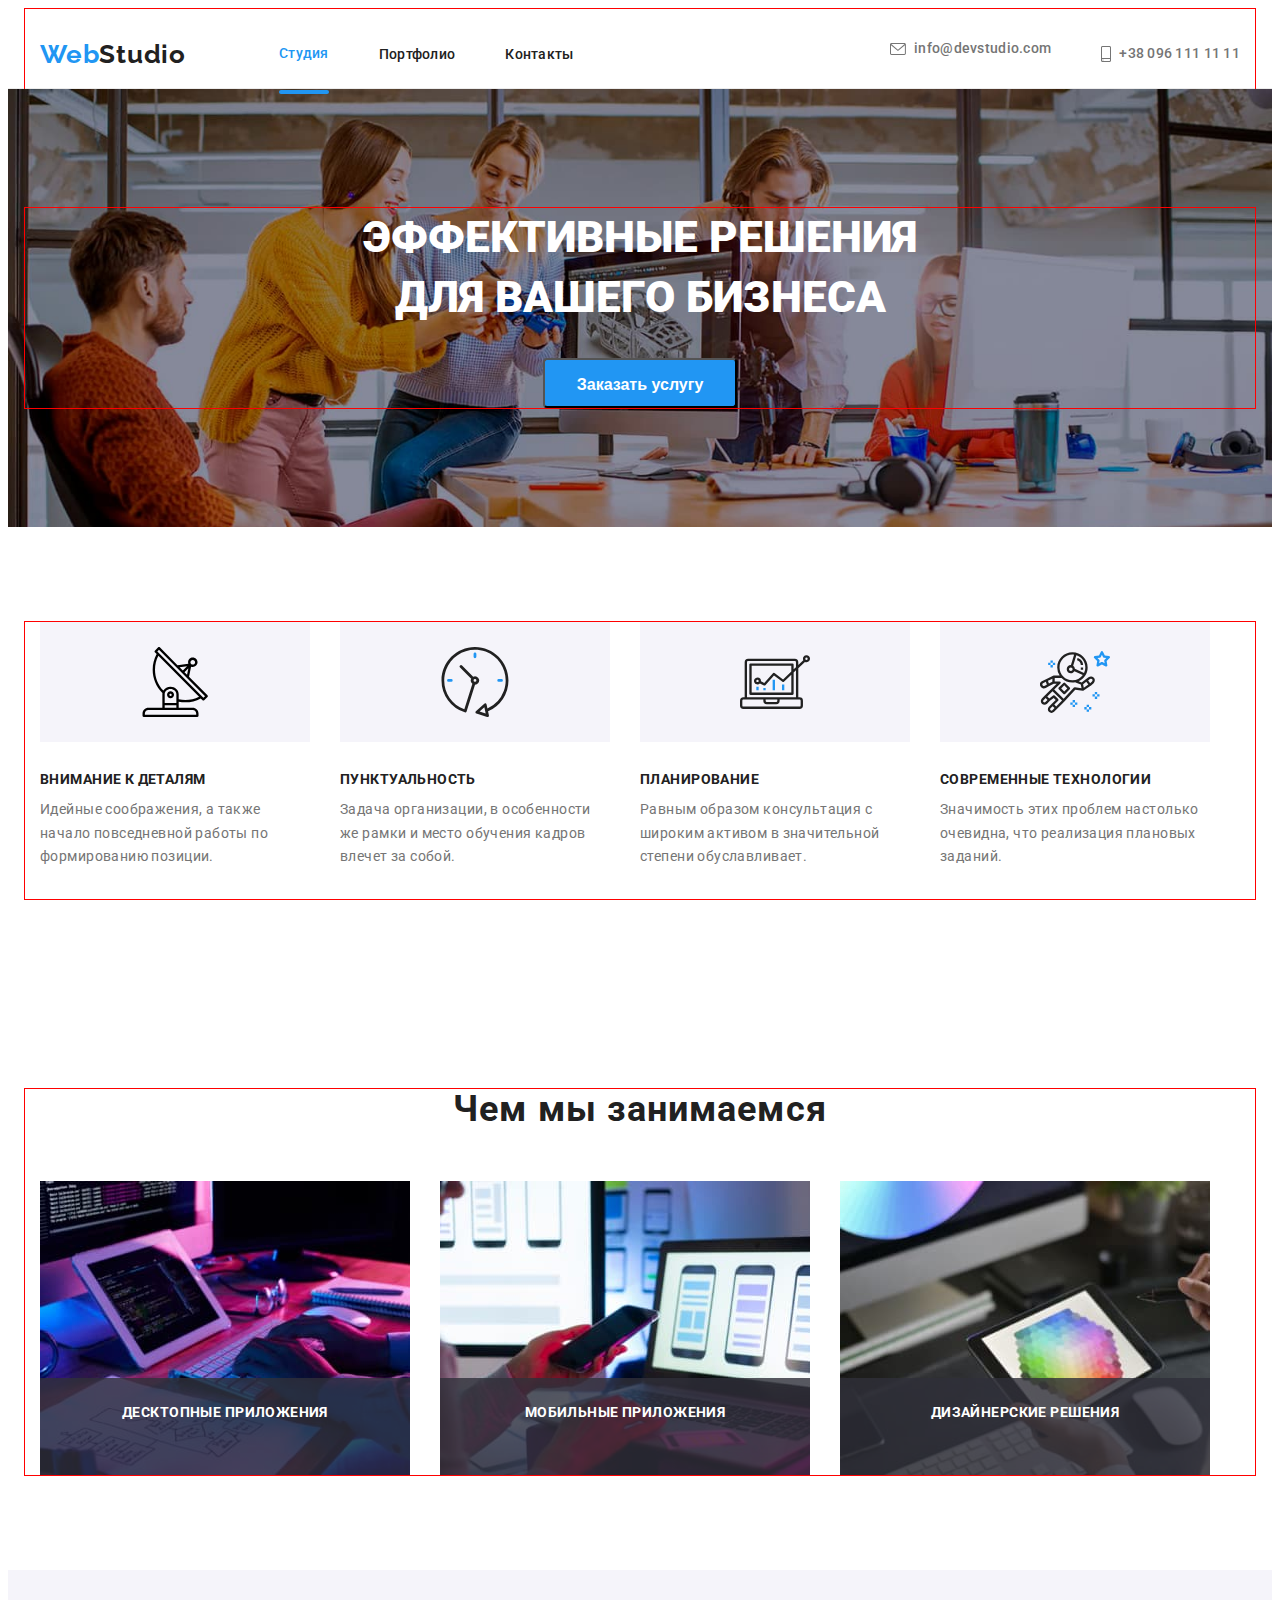
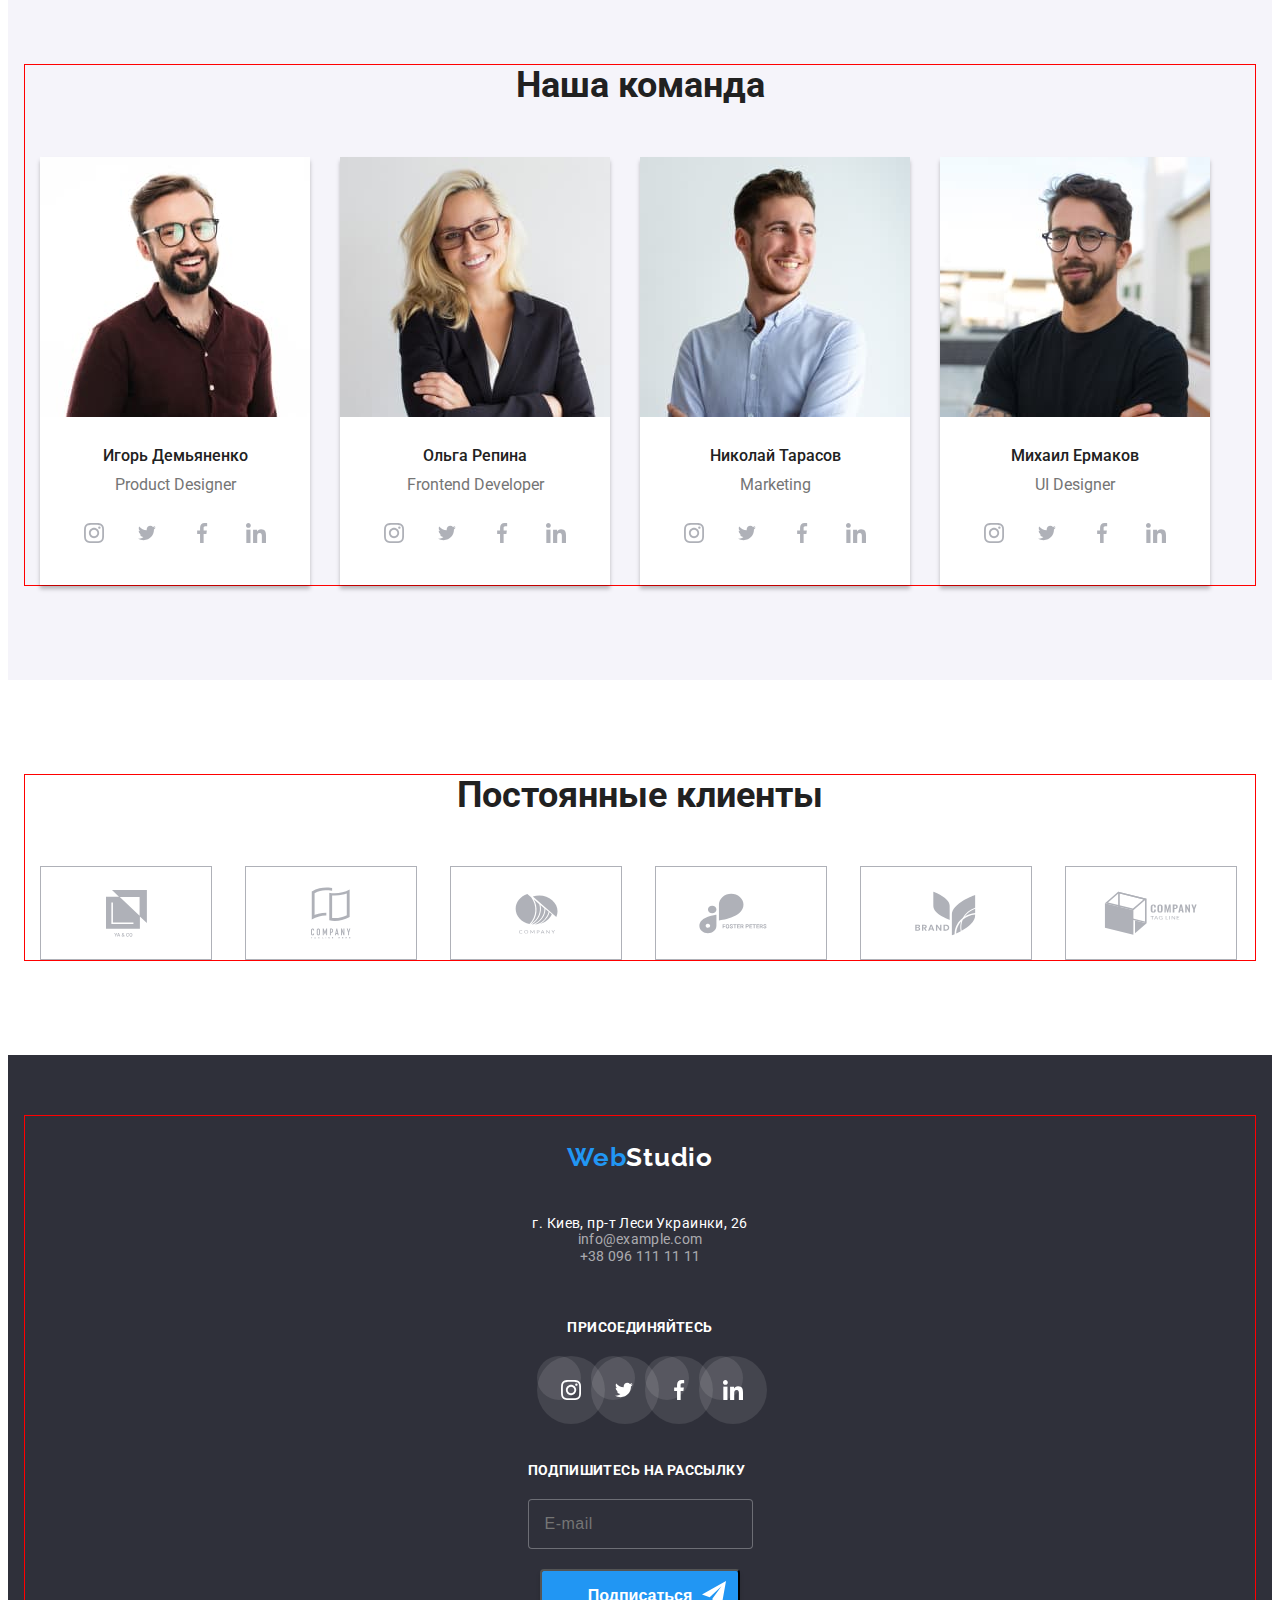
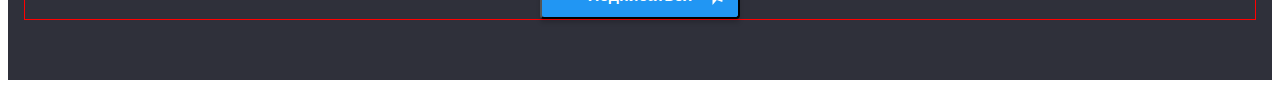
==== commit ac759d70: "portfolio" ====
--- a/index.html
+++ b/index.html
@@ -164,17 +164,17 @@
                 <h2 class="about-title">Чем мы занимаемся</h2>
                 <ul class="about-img-list list">
                     <li class="about-img-list-item">
-                        <div class="about-img-list-wrapper"><img src="./images/box1.jpg" alt="html" width="370" />
+                        <div class="about-img-list-wrapper"><img srcset="./images/box/box-1-desktop.jpg 1x, ./images/box/box-1-desktop@2x.jpg 2x" src="./images/box/box-1-desktop.jpg" alt="html" width="370" />
                             <p class="about-overlay">Десктопные приложения</p>
                         </div>
                     </li>
                     <li class="about-img-list-item">
-                        <div class="about-img-list-wrapper"><img src="./images/box2.jpg" alt="javaskript" width="370" />
+                        <div class="about-img-list-wrapper"><img srcset="./images/box/box-2-desktop.jpg 1x, ./images/box/box-2-desktop@2x.jpg 2x" src="./images/box/box-2-desktop.jpg" alt="javaskript" width="370" />
                             <p class="about-overlay">Мобильные приложения</p>
                         </div>
                     </li>
                     <li class="about-img-list-item">
-                        <div class="about-img-list-wrapper"><img src="./images/box3.jpg" alt="дизайн" width="370" />
+                        <div class="about-img-list-wrapper"><img srcset="./images/box/box-3-desktop.jpg 1x, ./images/box/box-3-desktop@2x.jpg 2x" src="./images/box/box-3-desktop.jpg" alt="дизайн" width="370" />
                             <p class="about-overlay">Дизайнерские решения</p>
                         </div>
                     </li>
--- a/css/main.min.css
+++ b/css/main.min.css
@@ -1,2 +1,2 @@
-:root{--main-font: "Roboto", sans-serif;--accent-color: #2196f3;--text-color: #212121;--paragraph-color: #757575;--background-color-grey: #2f303a;--text-color-white: #ffffff;--color-btn: #188ce8;--background-color-team-filters: #f5f4fa;--background-color-filters: #eeeeee;--color-footer-link: rgba(255, 255, 255, 0.6);--color-border: #ececec;--color-client-item: #afb1b8;--padding-div-projects: 20px 24px;--color-icon: #afb1b8}.visually-hidden{position:absolute !important;clip:rect(1px 1px 1px 1px);clip:rect(1px, 1px, 1px, 1px);padding:0 !important;border:0 !important;height:1px !important;width:1px !important;overflow:hidden}h1,h2,h3,h4,h5,h6,p{margin-top:0;margin-bottom:0}ul,ol{margin-top:0;margin-bottom:0;padding-left:0}img{display:block}.list{list-style:none}.link{text-decoration:none}body{font-family:var(--main-font);color:var(--text-color)}.conteiner{padding-left:15px;padding-right:15px;border:1px solid red}@media screen and (min-width: 480px){.conteiner{width:450px;margin:0 auto}}@media screen and (min-width: 768px){.conteiner{width:768px}}@media screen and (min-width: 1200px){.conteiner{width:1200px}}.section{padding-top:60px;padding-bottom:60px}@media screen and (min-width: 768px){.section{padding-top:60px;padding-bottom:60px}}@media screen and (min-width: 1200px){.section{padding-top:94px;padding-bottom:94px}}.mobile-menu{z-index:infex 1;position:fixed;top:0;left:0;width:100vw;height:100vh;background-color:#ffffff;overflow:auto;opacity:0;visibility:hidden;pointer-events:none}.mobile-menu.is-open{opacity:1;visibility:visible;pointer-events:auto}.mobile-menu__coose-btn{position:absolute;border:none;background-color:transparent;padding:0;width:40px;height:40px;top:10px;right:0}.mobile-menu__container{display:flex;flex-direction:column;position:relative;padding-left:25px;padding-top:48px;padding-bottom:48px}.mobile-menu__link{font-weight:500;font-size:40px;line-height:1.17;letter-spacing:0.02em;color:#212121}.mobile-menu__contacts-list{margin-top:302px}.mobile-menu__contacts-item:not(:last-child){margin-bottom:32px}.mobile-menu__contacts-tel{font-weight:500;font-size:34px;line-height:1/17;letter-spacing:0.02em;color:var(--accent-color)}.mobile-menu__contacts-mail{font-weight:500;font-size:24px;line-height:1.16;letter-spacing:0.02em;color:var(--paragraph-color)}.mobile-menu__social-list{display:flex;margin-top:64px}.mobile-menu__social-item:not(:last-child){padding-right:10px;border-right:1px solid rgba(33,33,33,0.2)}.mobile-menu__social-item:not(:first-child){padding-left:10px}@media screen and (min-width: 768px){.mobile-menu{display:none}}.part-logo{color:var(--accent-color)}.logo-link{font-family:"Raleway", sans-serif;font-weight:700;font-size:26px;line-height:1.19;letter-spacing:0.03em;color:inherit;animation-duration:2500ms;animation-iteration-count:1}.logo-link-studio{color:var(--text-color-white)}.menu-list__link{font-weight:500;font-size:14px;line-height:1.14;letter-spacing:0.02em;color:inherit;transition:color 250ms cubic-bezier(0.4, 0, 0.2, 1)}.menu-list :hover,.menu-list :focus{color:var(--accent-color)}.backdrop{position:fixed;width:100vw;height:100vh;top:0;left:0;background-color:rgba(0,0,0,0.2);z-index:100;transition:opacity 250ms cubic-bezier(0.4, 0, 0.2, 1),visibility 250ms cubic-bezier(0.4, 0, 0.2, 1)}.is-hidden{opacity:0;visibility:hidden;pointer-events:none}.modal{position:absolute;top:50%;left:50%;transform:translate(-50%, -50%);width:528px;height:581px;padding:40px;border-radius:4px;background-color:var(--text-color-white)}.modal-close-btn{display:flex;justify-content:center;align-items:center;position:absolute;top:8px;right:8px;width:30px;height:30px;border:1px solid rgba(0,0,0,0.1);border-radius:50%;background-color:var(--text-color-white);cursor:pointer}.modal-close-btn:hover .modal-btn-icon,.modal-close-btn:focus .modal-btn-icon{fill:var(--accent-color)}.modal-btn-icon{fill:#000000;transition:fill 250ms cubic-bezier(0.4, 0, 0.2, 1)}.modal-form-head{display:block;font-weight:700;font-size:20px;line-height:1.15;text-align:center;letter-spacing:0.03em;margin-bottom:12px}.modal-form{display:flex;flex-direction:column}.modal-form-text{font-size:12px;line-height:1.16;letter-spacing:0.01em;color:var(--paragraph-color)}.modal-form-text:not(:first-child){margin-top:10px}.modal-form-input{width:100%;height:40px;box-sizing:border-box;border-radius:4px;padding-left:42px;border:1px solid rgba(33,33,33,0.2);transition:border-color 250ms cubic-bezier(0.4, 0, 0.2, 1)}.modal-form-input:focus{border-color:var(--accent-color);outline:none}.modal-form-input:focus+.user-name-icon{fill:var(--accent-color)}.modal-form-input-wrapper{position:relative;display:block;margin-top:4px;margin-bottom:10px}.user-name-icon{display:block;position:absolute;top:50%;left:12px;transform:translateY(-50%)}.modal-form-message{width:100%;height:120px;border:1px solid rgba(33,33,33,0.2);border-radius:4px;resize:none;padding:12px 16px;margin-top:4px;transition:border-color 250ms cubic-bezier(0.4, 0, 0.2, 1)}.modal-form-message:focus{outline:none;border-color:var(--accent-color)}.modal-form-message::placeholder{font-size:14px;line-height:1.14;letter-spacing:0.01em;color:rgba(117,117,117,0.5)}.modal-form-checkbox:checked+.modal-form-checkbox-policy::before{background-image:url(../images/iconcheck.png);border:1px solid var(--accent-color);box-shadow:0px 4px 4px rgba(0,0,0,0.25)}.modal-form-checkbox-policy{font-size:14px;line-height:1.71;margin-top:20px;color:var(--paragraph-color)}.modal-form-checkbox-policy::before{display:inline-block;content:"";vertical-align:middle;width:18px;height:17px;margin-right:7px;margin-left:13px;border:2px solid #212121;border-radius:2px;cursor:pointer;transition:box-shadow 250ms cubic-bezier(0.4, 0, 0.2, 1);transition:background-image 250ms cubic-bezier(0.4, 0, 0.2, 1);transition:border 250ms cubic-bezier(0.4, 0, 0.2, 1)}.modal-form-btn{align-self:center;width:200px;height:50px;padding:10px 32px;margin-top:30px;margin-bottom:40px;border-radius:4px;font-weight:700;font-size:16px;line-height:1.87;color:var(--text-color-white);background-color:var(--accent-color);cursor:pointer;transition:background-color 250ms cubic-bezier(0.4, 0, 0.2, 1)}.modal-form-btn:hover,.modal-form-btn:focus{color:var(--text-color-white);background-color:var(--color-btn)}.header{height:60px}.header-conteiner{display:flex;align-items:center;justify-content:space-between;max-width:450px}.contacts-list{display:none}.menu-list{display:none}.header-menu-btn{border-color:transparent;border:none;padding:0;width:40px;height:40px;fill:black}.header-mobile-menu-icon{fill:currentColor}@media screen and (min-width: 768px){.header-menu-btn{display:none}.header{height:80px}.header-conteiner{display:flex;align-items:center;justify-content:space-between;min-width:768px}.header__navigation{display:flex;align-items:center}.logo-link{margin-right:88px;padding-top:26px;padding-bottom:26px}.menu-list{display:flex;align-items:center}.contacts-list{display:block;align-items:center;font-weight:500;font-size:12px;line-height:1.16;letter-spacing:0.02em;margin-left:84px}.menu-list__link{padding-top:32px;padding-bottom:32px}.contacts-list-item-mail-tel:not(:last-child){margin-bottom:10px}.menu-list__item:not(:last-child){margin-right:50px}.mail-tel-link{display:flex;align-items:center;color:var(--paragraph-color);transition:color 250ms cubic-bezier(0.4, 0, 0.2, 1)}.mail-tel-link:hover,.mail-tel-link:focus{color:var(--accent-color)}.mail-tel-link .header-icons{fill:currentColor;margin-right:8px}.current{color:var(--accent-color);position:relative}.current::after{position:absolute;left:0;margin-top:28px;display:block;content:"";height:4px;width:100%;border-radius:2px;background-color:var(--accent-color)}}@media screen and (min-width: 1200px){.header{border-bottom:1px solid var(--color-border)}.header-conteiner{min-width:1200px}.logo-link{margin-right:93px;padding-top:26px;padding-bottom:26px}.contacts-list{display:flex;align-items:center;font-size:14px;line-height:1.14;letter-spacing:0.02em;margin-left:84px}.mail-tel-link{display:flex;align-items:center;padding-top:32px;padding-bottom:32px;color:var(--paragraph-color);transition:color 250ms cubic-bezier(0.4, 0, 0.2, 1)}.mail-tel-link:hover,.mail-tel-link:focus{color:var(--accent-color)}.contacts-list-item-mail-tel{margin-left:auto}.contacts-list-item-mail-tel:not(:last-child){margin-right:50px}}.current{color:var(--accent-color);position:relative}.current::after{position:absolute;left:0;margin-top:28px;display:block;content:"";height:4px;width:100%;border-radius:2px;background-color:var(--accent-color)}.hero{width:100%;background-color:var(--background-color-grey);text-align:center;padding-top:118px;padding-bottom:118px;margin:0 auto;background-image:linear-gradient(rgba(47,48,58,0.4), rgba(47,48,58,0.4)),url("../images/hero/hero-mobile.jpg");background-size:cover}@media (min-device-pixel-ratio: 2) and (max-width: 767px), (min-resolution: 192dpi) and (max-width: 767px), (min-resolution: 2dppx) and (max-width: 767px){.hero{background-image:url("../images/hero/hero-mobile@2x.jpg")}}@media screen and (min-width: 768px){.hero{background-image:url("../images/hero/hero-tablet.jpg")}}@media (min-device-pixel-ratio: 2) and (min-width: 768px), (min-resolution: 192dpi) and (min-width: 768px), (min-resolution: 2dppx) and (min-width: 768px){.hero{background-image:url("../images/hero/hero-tablet@2x.jpg")}}@media screen and (min-width: 1200px){.hero{background-image:url("../images/hero/hero-desktop.jpg")}}@media (min-device-pixel-ratio: 2) and (min-width: 1200px), (min-resolution: 192dpi) and (min-width: 1200px), (min-resolution: 2dppx) and (min-width: 1200px){.hero{background-image:url("../images/hero/hero-desktop@2x.jpg")}}.hero__title{text-transform:uppercase;font-weight:900;font-size:26px;line-height:1.61;color:var(--text-color-white)}.modal-btn{height:50px;padding:10px 32px;margin-top:30px;border-radius:4px;font-weight:700;font-size:16px;line-height:1.87;color:var(--text-color-white);background-color:var(--accent-color);cursor:pointer;transition:color 250ms cubic-bezier(0.4, 0, 0.2, 1)}.modal-btn:hover,.modal-btn:focus{color:var(--text-color-white);background-color:var(--color-btn)}@media screen and (min-width: 1200px){.hero__title{text-transform:uppercase;font-weight:900;font-size:44px;line-height:1.36;color:var(--text-color-white)}}.description-title{font-weight:700;font-size:14px;line-height:1.14;letter-spacing:0.03em;text-transform:uppercase;margin-bottom:10px;text-align:center}@media screen and (min-width: 768px){.description-title{text-align:left}}.description{margin-top:10px;font-size:14px;line-height:1.71;letter-spacing:0.03em;color:var(--paragraph-color);max-width:450px}@media screen and (min-width: 768px){.description{max-width:354px}}@media screen and (min-width: 1200px){.description{max-width:270px}}.skills-description-icon{display:flex;justify-content:center;align-items:center;max-width:450px;height:120px;margin-bottom:30px;background-color:var(--background-color-team-filters)}@media screen and (min-width: 768px){.skills-description-icon{max-width:354px;height:120px}}@media screen and (min-width: 1200px){.skills-description-icon{max-width:270px;height:120px}}.skills-list{display:flex;flex-direction:column;max-width:450px}.skills-list__description-item:not(:last-child){margin-bottom:30px}@media screen and (min-width: 768px){.skills-list{flex-direction:row;flex-wrap:wrap;min-width:768px}.skills-list__description-item{max-width:354px}.skills-list__description-item:nth-child(2n-1){margin-right:30px}}@media screen and (min-width: 1200px){.skills-list{display:flex;min-width:1200px}.skills-list__description-item{width:270px}.skills-list__description-item:not(:last-child){margin-right:30px}}@media screen and (max-width: 1199px){.about{display:none}}@media screen and (min-width: 1200px){.about{text-align:center}.about-img-list{display:flex;margin-right:-30px}.about-img-list-item:not(:last-child){margin-right:30px}.about-title{font-weight:700;font-size:36px;line-height:1.16;letter-spacing:0.03em;margin-bottom:50px;align-items:center;margin-bottom:50px}.about-img-list-wrapper{position:relative;overflow:hidden}.about-overlay{padding-top:27px;font-weight:700;font-size:14px;line-height:1.14;text-align:center;letter-spacing:0.03em;text-transform:uppercase;color:var(--text-color-white);background-color:rgba(47,48,58,0.8);position:absolute;bottom:0;left:0;width:100%;height:70px}}.team{text-align:center}.team-title{font-weight:700;font-size:36px;line-height:1.16}.team-img{width:100%}.team-list{display:flex;flex-direction:column;max-width:757px;height:100%}.team-list-item{background-color:var(--text-color-white);margin-top:30px;box-shadow:0px 4px 4px rgba(0,0,0,0.25)}.team-list-sub-title{font-weight:500;font-size:16px;line-height:1.18;margin-bottom:10px}.team-list-description{font-size:16px;line-height:1.18;color:var(--paragraph-color)}.team{background-color:var(--background-color-team-filters)}.team-list-link{display:flex;justify-content:space-between;height:44px;margin-top:16px;margin-left:auto;margin-right:auto}.team-link-item{display:block;width:44px;height:44px;background-color:#ffffff;border-radius:50%}.team-link-item:not(:last-child){margin-right:10px}.social-link-icon{display:flex;justify-content:center;align-items:center;width:44px;height:44px;border-radius:50%;transition:background-color 250ms cubic-bezier(0.4, 0, 0.2, 1)}.social-link-icon:hover,.social-link-icon:focus{background-color:var(--accent-color)}.social-link-icon:hover .team-icon,.social-link-icon:focus .team-icon{fill:#ffffff}.team-icon{fill:var(--color-icon);transition:fill 250ms cubic-bezier(0.4, 0, 0.2, 1)}@media screen and (min-width: 768px){.team-list{flex-direction:row;flex-wrap:wrap;min-width:768px}.team-list-item{max-width:354px}.team-list-item:nth-child(2n-1){margin-right:30px}}@media screen and (min-width: 1200px){.team-title{margin-bottom:50px}.team-list{flex-wrap:nowrap}.team-list-item{width:270px;background-color:var(--text-color-white);box-shadow:0px 4px 4px rgba(0,0,0,0.25)}.team-list-item:not(:first-child){margin-left:30px}.team-list-item:nth-child(2n-1){margin-right:0}.team-list-item{margin-top:0}}.team-card-list{padding:30px 32px 30px 32px}.clients{text-align:center}.clients-title{font-weight:700;font-size:28px;line-height:1.17;margin-bottom:30px}.client-list{display:flex;flex-wrap:wrap;justify-content:center;align-items:center;margin-left:-30px;margin-top:-30px}.client-item{margin-left:30px;margin-top:30px;flex-basis:calc((100% - 60px) / 2)}.client-link{display:flex;justify-content:center;align-items:center;max-width:210px;height:92px;border:1px solid #afb1b8;transition:border 250ms cubic-bezier(0.4, 0, 0.2, 1)}.client-link:hover,.client-link:focus{border:1px solid #2196f3}.client-link:hover .client-icon,.client-link:focus .client-icon{fill:var(--accent-color)}.client-icon{fill:#afb1b8;transition:fill 250ms cubic-bezier(0.4, 0, 0.2, 1)}@media screen and (min-width: 768px){.client-item{flex-basis:calc((100% - 90px) / 3)}.client-link{max-width:226px;height:92px}}@media screen and (min-width: 1200px){.client-item{flex-basis:calc((100% - 180px) / 6)}.clients-title{font-size:36px;line-height:1.16;margin-bottom:50px}.client-link{max-width:170px;height:92px}}.filters-list{justify-content:flex-start;display:flex;flex-wrap:wrap;margin-right:-8px;margin-bottom:-15px}.filters-list-item{margin-right:8px;margin-bottom:15px}.filters-list-item:not(nth-child(3n)){margin-right:8px}.filters-list-btn{height:38px;padding:6px 22px;font-weight:500;font-size:16px;line-height:1.62;border:none;background-color:var(--background-color-team-filters);color:var(--text-color);transition:background-color 250ms cubic-bezier(0.4, 0, 0.2, 1),box-shadow 250ms cubic-bezier(0.4, 0, 0.2, 1),color 250ms cubic-bezier(0.4, 0, 0.2, 1)}.filters-list-btn:hover,.filters-list-btn:focus{color:var(--text-color-white);background-color:var(--accent-color);box-shadow:0px 4px 4px rgba(0,0,0,0.25);cursor:pointer}.projects-list{display:flex;flex-direction:column;flex-wrap:wrap}.projects-list-title{margin-bottom:4px;font-weight:700;font-size:18px;line-height:2;letter-spacing:0.06em;color:inherit}.projects-description{font-size:16px;line-height:1.87;letter-spacing:0.03em;color:var(--paragraph-color)}.projects-item{width:100%;margin-right:30px;margin-top:30px;background-color:var(--text-color-white)}.projects-item:hover,.projects-item:focus{box-shadow:0px 4px 4px rgba(0,0,0,0.25)}.tecno{padding:var(--padding-div-projects);border-bottom:1px solid var(--background-color-filters);border-left:1px solid var(--background-color-filters);border-right:1px solid var(--background-color-filters)}.neworlean{padding:var(--padding-div-projects);border-bottom:1px solid var(--background-color-filters);border-left:1px solid var(--background-color-filters);border-right:1px solid var(--background-color-filters)}.seafood{padding:var(--padding-div-projects);border-bottom:1px solid var(--background-color-filters);border-left:1px solid var(--background-color-filters);border-right:1px solid var(--background-color-filters)}.prime{padding:var(--padding-div-projects);border-bottom:1px solid var(--background-color-filters);border-left:1px solid var(--background-color-filters);border-right:1px solid var(--background-color-filters)}.boxes{padding:var(--padding-div-projects);border-bottom:1px solid var(--background-color-filters);border-left:1px solid var(--background-color-filters);border-right:1px solid var(--background-color-filters)}.bordes{padding:var(--padding-div-projects);border-bottom:1px solid var(--background-color-filters);border-left:1px solid var(--background-color-filters);border-right:1px solid var(--background-color-filters)}.limited-edition{padding:var(--padding-div-projects);border-bottom:1px solid var(--background-color-filters);border-left:1px solid var(--background-color-filters);border-right:1px solid var(--background-color-filters)}.lab{padding:var(--padding-div-projects);border-bottom:1px solid var(--background-color-filters);border-left:1px solid var(--background-color-filters);border-right:1px solid var(--background-color-filters)}.growing-business{padding:var(--padding-div-projects);border-bottom:1px solid var(--background-color-filters);border-left:1px solid var(--background-color-filters);border-right:1px solid var(--background-color-filters)}.project-list-img-wrapper{position:relative;overflow:hidden}.overlay{font-size:18px;line-height:1.55;letter-spacing:0.03em;padding:63px 24px;color:var(--text-color-white);background-color:rgba(33,150,243,0.9);position:absolute;top:0;left:0;width:100%;height:100%;transform:translateY(100%);transition:transform 250ms cubic-bezier(0.4, 0, 0.2, 1)}.projects-link{color:var(--text-color)}.projects-link:hover .overlay,.projects-link:focus .overlay{transform:translateY(0%)}@media screen and (min-width: 768px){.filters-list{display:flex;flex-wrap:nowrap}.projects-list{display:flex;flex-wrap:wrap;min-width:768px}.projects-item :nth-child(2n-1){margin-right:30px}.projects-item{background-color:var(--text-color-white)}.projects-item:hover,.projects-item:focus{box-shadow:0px 4px 4px rgba(0,0,0,0.25)}}.footer{background-color:var(--background-color-grey);padding-top:60px;padding-bottom:60px}.logo-footer{display:flex;justify-content:center;margin-bottom:20px}.footer-div{display:flex;flex-direction:column;align-items:center}.address-div{max-width:232px;align-items:center}.address{text-align:center;font-style:normal;font-size:14px;line-height:0.58;letter-spacing:0.03em;color:var(--text-color-white);margin-top:20px}.footer-title{font-weight:700;font-size:14px;line-height:1.14;letter-spacing:0.03em;text-transform:uppercase;color:var(--text-color-white);margin-bottom:20px}.footer-feedback{display:flex;flex-direction:column;margin-top:20px;align-items:center}.footer-form-field{font-weight:700;font-size:14px;line-height:1.14;letter-spacing:0.03em;text-transform:uppercase;color:var(--text-color-white)}.footer-social-link-icon{display:flex;justify-content:center;align-items:center;padding:12px;width:44px;height:44px;background:rgba(255,255,255,0.1);border-radius:50%;transition:background-color 250ms cubic-bezier(0.4, 0, 0.2, 1)}.footer-icon{fill:var(--text-color-white)}.footer-form-email{font-size:16px;line-height:1.25;letter-spacing:0.03em;background-color:var(--background-color-grey);color:rgba(255,255,255,0.6);width:100%;height:50px;padding:15px 0 15px 16px;border:1px solid rgba(255,255,255,0.3);border-radius:4px;box-sizing:border-box}.footer-form-btn{position:relative;width:200px;height:50px;padding:10px 28px;font-weight:700;font-size:16px;line-height:1.87;background:var(--accent-color);box-shadow:0px 4px 4px rgba(0,0,0,0.15);border-radius:4px;color:var(--text-color-white);cursor:pointer;margin-top:20px}.footer-form-icon{position:absolute;top:13;right:13.8;margin-left:10px;fill:var(--text-color-white)}.footer-list{display:flex;justify-content:space-between}.footer-contacts{margin-top:60px;margin-bottom:60px}.footer-contacts-list{font-weight:400;font-size:14px;line-height:0.58;letter-spacing:0.02em;margin-top:8px}.footer-contacts-list:hover,.footer-contacts-list:focus{color:var(--accent-color)}.footer-contacts-list-item{display:flex;justify-content:center;margin-top:8px;margin-bottom:8px}.footer-tel-link{color:var(--color-footer-link);transition:color 250ms cubic-bezier(0.4, 0, 0.2, 1)}.footer-mail-link{color:var(--color-footer-link);transition:color 250ms cubic-bezier(0.4, 0, 0.2, 1)}.footer-link-item{display:block;width:44px;height:44px;background:rgba(255,255,255,0.1);border-radius:50%}.footer-link-item:not(:last-child){margin-right:10px}.footer-title{text-align:center;font-weight:700;font-size:14px;line-height:1.14;letter-spacing:0.03em;text-transform:uppercase;color:var(--text-color-white)}
+:root{--main-font: "Roboto", sans-serif;--accent-color: #2196f3;--text-color: #212121;--paragraph-color: #757575;--background-color-grey: #2f303a;--text-color-white: #ffffff;--color-btn: #188ce8;--background-color-team-filters: #f5f4fa;--background-color-filters: #eeeeee;--color-footer-link: rgba(255, 255, 255, 0.6);--color-border: #ececec;--color-client-item: #afb1b8;--padding-div-projects: 20px 24px;--color-icon: #afb1b8}.visually-hidden{position:absolute !important;clip:rect(1px 1px 1px 1px);clip:rect(1px, 1px, 1px, 1px);padding:0 !important;border:0 !important;height:1px !important;width:1px !important;overflow:hidden}h1,h2,h3,h4,h5,h6,p{margin-top:0;margin-bottom:0}ul,ol{margin-top:0;margin-bottom:0;padding-left:0}img{display:block}.list{list-style:none}.link{text-decoration:none}body{font-family:var(--main-font);color:var(--text-color)}.conteiner{padding-left:15px;padding-right:15px;border:1px solid red}@media screen and (min-width: 480px){.conteiner{width:450px;margin:0 auto}}@media screen and (min-width: 768px){.conteiner{width:768px}}@media screen and (min-width: 1200px){.conteiner{width:1200px}}.section{padding-top:60px;padding-bottom:60px}@media screen and (min-width: 768px){.section{padding-top:60px;padding-bottom:60px}}@media screen and (min-width: 1200px){.section{padding-top:94px;padding-bottom:94px}}.mobile-menu{z-index:infex 1;position:fixed;top:0;left:0;width:100vw;height:100vh;background-color:#ffffff;overflow:auto;opacity:0;visibility:hidden;pointer-events:none}.mobile-menu.is-open{opacity:1;visibility:visible;pointer-events:auto}.mobile-menu__coose-btn{position:absolute;border:none;background-color:transparent;padding:0;width:40px;height:40px;top:10px;right:0}.mobile-menu__container{display:flex;flex-direction:column;position:relative;padding-left:25px;padding-top:48px;padding-bottom:48px}.mobile-menu__link{font-weight:500;font-size:40px;line-height:1.17;letter-spacing:0.02em;color:#212121}.mobile-menu__contacts-list{margin-top:302px}.mobile-menu__contacts-item:not(:last-child){margin-bottom:32px}.mobile-menu__contacts-tel{font-weight:500;font-size:34px;line-height:1/17;letter-spacing:0.02em;color:var(--accent-color)}.mobile-menu__contacts-mail{font-weight:500;font-size:24px;line-height:1.16;letter-spacing:0.02em;color:var(--paragraph-color)}.mobile-menu__social-list{display:flex;margin-top:64px}.mobile-menu__social-item:not(:last-child){padding-right:10px;border-right:1px solid rgba(33,33,33,0.2)}.mobile-menu__social-item:not(:first-child){padding-left:10px}@media screen and (min-width: 768px){.mobile-menu{display:none}}.part-logo{color:var(--accent-color)}.logo-link{font-family:"Raleway", sans-serif;font-weight:700;font-size:26px;line-height:1.19;letter-spacing:0.03em;color:inherit;animation-duration:2500ms;animation-iteration-count:1}.logo-link-studio{color:var(--text-color-white)}.menu-list__link{font-weight:500;font-size:14px;line-height:1.14;letter-spacing:0.02em;color:inherit;transition:color 250ms cubic-bezier(0.4, 0, 0.2, 1)}.menu-list :hover,.menu-list :focus{color:var(--accent-color)}.backdrop{position:fixed;width:100vw;height:100vh;top:0;left:0;background-color:rgba(0,0,0,0.2);z-index:100;transition:opacity 250ms cubic-bezier(0.4, 0, 0.2, 1),visibility 250ms cubic-bezier(0.4, 0, 0.2, 1)}.is-hidden{opacity:0;visibility:hidden;pointer-events:none}.modal{position:absolute;top:50%;left:50%;transform:translate(-50%, -50%);width:528px;height:581px;padding:40px;border-radius:4px;background-color:var(--text-color-white)}.modal-close-btn{display:flex;justify-content:center;align-items:center;position:absolute;top:8px;right:8px;width:30px;height:30px;border:1px solid rgba(0,0,0,0.1);border-radius:50%;background-color:var(--text-color-white);cursor:pointer}.modal-close-btn:hover .modal-btn-icon,.modal-close-btn:focus .modal-btn-icon{fill:var(--accent-color)}.modal-btn-icon{fill:#000000;transition:fill 250ms cubic-bezier(0.4, 0, 0.2, 1)}.modal-form-head{display:block;font-weight:700;font-size:20px;line-height:1.15;text-align:center;letter-spacing:0.03em;margin-bottom:12px}.modal-form{display:flex;flex-direction:column}.modal-form-text{font-size:12px;line-height:1.16;letter-spacing:0.01em;color:var(--paragraph-color)}.modal-form-text:not(:first-child){margin-top:10px}.modal-form-input{width:100%;height:40px;box-sizing:border-box;border-radius:4px;padding-left:42px;border:1px solid rgba(33,33,33,0.2);transition:border-color 250ms cubic-bezier(0.4, 0, 0.2, 1)}.modal-form-input:focus{border-color:var(--accent-color);outline:none}.modal-form-input:focus+.user-name-icon{fill:var(--accent-color)}.modal-form-input-wrapper{position:relative;display:block;margin-top:4px;margin-bottom:10px}.user-name-icon{display:block;position:absolute;top:50%;left:12px;transform:translateY(-50%)}.modal-form-message{width:100%;height:120px;border:1px solid rgba(33,33,33,0.2);border-radius:4px;resize:none;padding:12px 16px;margin-top:4px;transition:border-color 250ms cubic-bezier(0.4, 0, 0.2, 1)}.modal-form-message:focus{outline:none;border-color:var(--accent-color)}.modal-form-message::placeholder{font-size:14px;line-height:1.14;letter-spacing:0.01em;color:rgba(117,117,117,0.5)}.modal-form-checkbox:checked+.modal-form-checkbox-policy::before{background-image:url(../images/iconcheck.png);border:1px solid var(--accent-color);box-shadow:0px 4px 4px rgba(0,0,0,0.25)}.modal-form-checkbox-policy{font-size:14px;line-height:1.71;margin-top:20px;color:var(--paragraph-color)}.modal-form-checkbox-policy::before{display:inline-block;content:"";vertical-align:middle;width:18px;height:17px;margin-right:7px;margin-left:13px;border:2px solid #212121;border-radius:2px;cursor:pointer;transition:box-shadow 250ms cubic-bezier(0.4, 0, 0.2, 1);transition:background-image 250ms cubic-bezier(0.4, 0, 0.2, 1);transition:border 250ms cubic-bezier(0.4, 0, 0.2, 1)}.modal-form-btn{align-self:center;width:200px;height:50px;padding:10px 32px;margin-top:30px;margin-bottom:40px;border-radius:4px;font-weight:700;font-size:16px;line-height:1.87;color:var(--text-color-white);background-color:var(--accent-color);cursor:pointer;transition:background-color 250ms cubic-bezier(0.4, 0, 0.2, 1)}.modal-form-btn:hover,.modal-form-btn:focus{color:var(--text-color-white);background-color:var(--color-btn)}.header{height:60px}.header-conteiner{display:flex;align-items:center;justify-content:space-between;max-width:450px}.contacts-list{display:none}.menu-list{display:none}.header-menu-btn{border-color:transparent;border:none;padding:0;width:40px;height:40px;fill:black}.header-mobile-menu-icon{fill:currentColor}@media screen and (min-width: 768px){.header-menu-btn{display:none}.header{height:80px}.header-conteiner{display:flex;align-items:center;justify-content:space-between;min-width:768px}.header__navigation{display:flex;align-items:center}.logo-link{margin-right:88px;padding-top:26px;padding-bottom:26px}.menu-list{display:flex;align-items:center}.contacts-list{display:block;align-items:center;font-weight:500;font-size:12px;line-height:1.16;letter-spacing:0.02em;margin-left:84px}.menu-list__link{padding-top:32px;padding-bottom:32px}.contacts-list-item-mail-tel:not(:last-child){margin-bottom:10px}.menu-list__item:not(:last-child){margin-right:50px}.mail-tel-link{display:flex;align-items:center;color:var(--paragraph-color);transition:color 250ms cubic-bezier(0.4, 0, 0.2, 1)}.mail-tel-link:hover,.mail-tel-link:focus{color:var(--accent-color)}.mail-tel-link .header-icons{fill:currentColor;margin-right:8px}.current{color:var(--accent-color);position:relative}.current::after{position:absolute;left:0;margin-top:28px;display:block;content:"";height:4px;width:100%;border-radius:2px;background-color:var(--accent-color)}}@media screen and (min-width: 1200px){.header{border-bottom:1px solid var(--color-border)}.header-conteiner{min-width:1200px}.logo-link{margin-right:93px;padding-top:26px;padding-bottom:26px}.contacts-list{display:flex;align-items:center;font-size:14px;line-height:1.14;letter-spacing:0.02em;margin-left:84px}.mail-tel-link{display:flex;align-items:center;padding-top:32px;padding-bottom:32px;color:var(--paragraph-color);transition:color 250ms cubic-bezier(0.4, 0, 0.2, 1)}.mail-tel-link:hover,.mail-tel-link:focus{color:var(--accent-color)}.contacts-list-item-mail-tel{margin-left:auto}.contacts-list-item-mail-tel:not(:last-child){margin-right:50px}}.current{color:var(--accent-color);position:relative}.current::after{position:absolute;left:0;margin-top:28px;display:block;content:"";height:4px;width:100%;border-radius:2px;background-color:var(--accent-color)}.hero{width:100%;background-color:var(--background-color-grey);text-align:center;padding-top:118px;padding-bottom:118px;margin:0 auto;background-image:linear-gradient(rgba(47,48,58,0.4), rgba(47,48,58,0.4)),url("../images/hero/hero-mobile.jpg");background-size:cover}@media (min-device-pixel-ratio: 2) and (max-width: 767px), (min-resolution: 192dpi) and (max-width: 767px), (min-resolution: 2dppx) and (max-width: 767px){.hero{background-image:url("../images/hero/hero-mobile@2x.jpg")}}@media screen and (min-width: 768px){.hero{background-image:url("../images/hero/hero-tablet.jpg")}}@media (min-device-pixel-ratio: 2) and (min-width: 768px), (min-resolution: 192dpi) and (min-width: 768px), (min-resolution: 2dppx) and (min-width: 768px){.hero{background-image:url("../images/hero/hero-tablet@2x.jpg")}}@media screen and (min-width: 1200px){.hero{background-image:url("../images/hero/hero-desktop.jpg")}}@media (min-device-pixel-ratio: 2) and (min-width: 1200px), (min-resolution: 192dpi) and (min-width: 1200px), (min-resolution: 2dppx) and (min-width: 1200px){.hero{background-image:url("../images/hero/hero-desktop@2x.jpg")}}.hero__title{text-transform:uppercase;font-weight:900;font-size:26px;line-height:1.61;color:var(--text-color-white)}.modal-btn{height:50px;padding:10px 32px;margin-top:30px;border-radius:4px;font-weight:700;font-size:16px;line-height:1.87;color:var(--text-color-white);background-color:var(--accent-color);cursor:pointer;transition:color 250ms cubic-bezier(0.4, 0, 0.2, 1)}.modal-btn:hover,.modal-btn:focus{color:var(--text-color-white);background-color:var(--color-btn)}@media screen and (min-width: 1200px){.hero__title{text-transform:uppercase;font-weight:900;font-size:44px;line-height:1.36;color:var(--text-color-white)}}.description-title{font-weight:700;font-size:14px;line-height:1.14;letter-spacing:0.03em;text-transform:uppercase;margin-bottom:10px;text-align:center}@media screen and (min-width: 768px){.description-title{text-align:left}}.description{margin-top:10px;font-size:14px;line-height:1.71;letter-spacing:0.03em;color:var(--paragraph-color);max-width:450px}@media screen and (min-width: 768px){.description{max-width:354px}}@media screen and (min-width: 1200px){.description{max-width:270px}}.skills-description-icon{display:flex;justify-content:center;align-items:center;max-width:450px;height:120px;margin-bottom:30px;background-color:var(--background-color-team-filters)}@media screen and (min-width: 768px){.skills-description-icon{max-width:354px;height:120px}}@media screen and (min-width: 1200px){.skills-description-icon{max-width:270px;height:120px}}.skills-list{display:flex;flex-direction:column;max-width:450px}.skills-list__description-item:not(:last-child){margin-bottom:30px}@media screen and (min-width: 768px){.skills-list{flex-direction:row;flex-wrap:wrap;min-width:768px}.skills-list__description-item{max-width:354px}.skills-list__description-item:nth-child(2n-1){margin-right:30px}}@media screen and (min-width: 1200px){.skills-list{display:flex;min-width:1200px}.skills-list__description-item{width:270px}.skills-list__description-item:not(:last-child){margin-right:30px}}@media screen and (max-width: 1199px){.about{display:none}}@media screen and (min-width: 1200px){.about{text-align:center}.about-img-list{display:flex;margin-right:-30px}.about-img-list-item:not(:last-child){margin-right:30px}.about-title{font-weight:700;font-size:36px;line-height:1.16;letter-spacing:0.03em;margin-bottom:50px;align-items:center;margin-bottom:50px}.about-img-list-wrapper{position:relative;overflow:hidden}.about-overlay{padding-top:27px;font-weight:700;font-size:14px;line-height:1.14;text-align:center;letter-spacing:0.03em;text-transform:uppercase;color:var(--text-color-white);background-color:rgba(47,48,58,0.8);position:absolute;bottom:0;left:0;width:100%;height:70px}}.team{text-align:center}.team-title{font-weight:700;font-size:36px;line-height:1.16}.team-img{width:100%}.team-list{display:flex;flex-direction:column;max-width:757px;height:100%}.team-list-item{background-color:var(--text-color-white);margin-top:30px;box-shadow:0px 4px 4px rgba(0,0,0,0.25)}.team-list-sub-title{font-weight:500;font-size:16px;line-height:1.18;margin-bottom:10px}.team-list-description{font-size:16px;line-height:1.18;color:var(--paragraph-color)}.team{background-color:var(--background-color-team-filters)}.team-list-link{display:flex;justify-content:space-between;height:44px;margin-top:16px;margin-left:auto;margin-right:auto}.team-link-item{display:block;width:44px;height:44px;background-color:#ffffff;border-radius:50%}.team-link-item:not(:last-child){margin-right:10px}.social-link-icon{display:flex;justify-content:center;align-items:center;width:44px;height:44px;border-radius:50%;transition:background-color 250ms cubic-bezier(0.4, 0, 0.2, 1)}.social-link-icon:hover,.social-link-icon:focus{background-color:var(--accent-color)}.social-link-icon:hover .team-icon,.social-link-icon:focus .team-icon{fill:#ffffff}.team-icon{fill:var(--color-icon);transition:fill 250ms cubic-bezier(0.4, 0, 0.2, 1)}@media screen and (min-width: 768px){.team-list{flex-direction:row;flex-wrap:wrap;min-width:768px}.team-list-item{max-width:354px}.team-list-item:nth-child(2n-1){margin-right:30px}}@media screen and (min-width: 1200px){.team-title{margin-bottom:50px}.team-list{flex-wrap:nowrap}.team-list-item{width:270px;background-color:var(--text-color-white);box-shadow:0px 4px 4px rgba(0,0,0,0.25)}.team-list-item:not(:first-child){margin-left:30px}.team-list-item:nth-child(2n-1){margin-right:0}.team-list-item{margin-top:0}}.team-card-list{padding:30px 32px 30px 32px}.clients{text-align:center}.clients-title{font-weight:700;font-size:28px;line-height:1.17;margin-bottom:30px}.client-list{display:flex;flex-wrap:wrap;justify-content:center;align-items:center;margin-left:-30px;margin-top:-30px}.client-item{margin-left:30px;margin-top:30px;flex-basis:calc((100% - 60px) / 2)}.client-link{display:flex;justify-content:center;align-items:center;max-width:210px;height:92px;border:1px solid #afb1b8;transition:border 250ms cubic-bezier(0.4, 0, 0.2, 1)}.client-link:hover,.client-link:focus{border:1px solid #2196f3}.client-link:hover .client-icon,.client-link:focus .client-icon{fill:var(--accent-color)}.client-icon{fill:#afb1b8;transition:fill 250ms cubic-bezier(0.4, 0, 0.2, 1)}@media screen and (min-width: 768px){.client-item{flex-basis:calc((100% - 90px) / 3)}.client-link{max-width:226px;height:92px}}@media screen and (min-width: 1200px){.client-item{flex-basis:calc((100% - 180px) / 6)}.clients-title{font-size:36px;line-height:1.16;margin-bottom:50px}.client-link{max-width:170px;height:92px}}.filters-list{justify-content:flex-start;display:flex;flex-wrap:wrap;margin-right:-8px;margin-bottom:-15px}.filters-list-item{margin-right:8px;margin-bottom:15px}.filters-list-item:not(nth-child(3n)){margin-right:8px}.filters-list-btn{height:38px;padding:6px 22px;font-weight:500;font-size:16px;line-height:1.62;border:none;background-color:var(--background-color-team-filters);color:var(--text-color);transition:background-color 250ms cubic-bezier(0.4, 0, 0.2, 1),box-shadow 250ms cubic-bezier(0.4, 0, 0.2, 1),color 250ms cubic-bezier(0.4, 0, 0.2, 1)}.filters-list-btn:hover,.filters-list-btn:focus{color:var(--text-color-white);background-color:var(--accent-color);box-shadow:0px 4px 4px rgba(0,0,0,0.25);cursor:pointer}.projects-list{display:flex;flex-direction:column;flex-wrap:wrap}.projects-list-title{margin-bottom:4px;font-weight:700;font-size:18px;line-height:2;letter-spacing:0.06em;color:inherit}.projects-description{font-size:16px;line-height:1.87;letter-spacing:0.03em;color:var(--paragraph-color)}.projects-item{width:100%;margin-right:30px;margin-top:30px;background-color:var(--text-color-white)}.projects-item:hover,.projects-item:focus{box-shadow:0px 4px 4px rgba(0,0,0,0.25)}.tecno{padding:var(--padding-div-projects);border-bottom:1px solid var(--background-color-filters);border-left:1px solid var(--background-color-filters);border-right:1px solid var(--background-color-filters)}.neworlean{padding:var(--padding-div-projects);border-bottom:1px solid var(--background-color-filters);border-left:1px solid var(--background-color-filters);border-right:1px solid var(--background-color-filters)}.seafood{padding:var(--padding-div-projects);border-bottom:1px solid var(--background-color-filters);border-left:1px solid var(--background-color-filters);border-right:1px solid var(--background-color-filters)}.prime{padding:var(--padding-div-projects);border-bottom:1px solid var(--background-color-filters);border-left:1px solid var(--background-color-filters);border-right:1px solid var(--background-color-filters)}.boxes{padding:var(--padding-div-projects);border-bottom:1px solid var(--background-color-filters);border-left:1px solid var(--background-color-filters);border-right:1px solid var(--background-color-filters)}.bordes{padding:var(--padding-div-projects);border-bottom:1px solid var(--background-color-filters);border-left:1px solid var(--background-color-filters);border-right:1px solid var(--background-color-filters)}.limited-edition{padding:var(--padding-div-projects);border-bottom:1px solid var(--background-color-filters);border-left:1px solid var(--background-color-filters);border-right:1px solid var(--background-color-filters)}.lab{padding:var(--padding-div-projects);border-bottom:1px solid var(--background-color-filters);border-left:1px solid var(--background-color-filters);border-right:1px solid var(--background-color-filters)}.growing-business{padding:var(--padding-div-projects);border-bottom:1px solid var(--background-color-filters);border-left:1px solid var(--background-color-filters);border-right:1px solid var(--background-color-filters)}.project-list-img-wrapper{position:relative;overflow:hidden}.overlay{font-size:18px;line-height:1.55;letter-spacing:0.03em;padding:63px 24px;color:var(--text-color-white);background-color:rgba(33,150,243,0.9);position:absolute;top:0;left:0;width:100%;height:100%;transform:translateY(100%);transition:transform 250ms cubic-bezier(0.4, 0, 0.2, 1)}.projects-link{color:var(--text-color)}.projects-link:hover .overlay,.projects-link:focus .overlay{transform:translateY(0%)}@media screen and (min-width: 768px){.filters-list{display:flex;flex-wrap:nowrap}.projects-list{display:flex;flex-direction:row;flex-wrap:wrap;min-width:768px}.projects-item{max-width:354px}.projects-item :nth-child(2n-1){margin-right:30px}.projects-item{background-color:var(--text-color-white)}.projects-item:hover,.projects-item:focus{box-shadow:0px 4px 4px rgba(0,0,0,0.25)}}.footer{background-color:var(--background-color-grey);padding-top:60px;padding-bottom:60px}.logo-footer{display:flex;justify-content:center;margin:0 auto}.footer-div{display:flex;flex-direction:column;align-items:center}.address-div{max-width:232px;align-items:center}.address{text-align:center;font-style:normal;font-size:14px;line-height:0.58;letter-spacing:0.03em;color:var(--text-color-white);margin-top:20px}.footer-title{font-weight:700;font-size:14px;line-height:1.14;letter-spacing:0.03em;text-transform:uppercase;color:var(--text-color-white);margin-bottom:20px}.footer-feedback{display:flex;flex-direction:column;margin-top:20px;align-items:center}.footer-form-field{font-weight:700;font-size:14px;line-height:1.14;letter-spacing:0.03em;text-transform:uppercase;color:var(--text-color-white)}.footer-social-link-icon{display:flex;justify-content:center;align-items:center;padding:12px;width:44px;height:44px;background:rgba(255,255,255,0.1);border-radius:50%;transition:background-color 250ms cubic-bezier(0.4, 0, 0.2, 1)}.footer-icon{fill:var(--text-color-white)}.footer-form-email{font-size:16px;line-height:1.25;letter-spacing:0.03em;background-color:var(--background-color-grey);color:rgba(255,255,255,0.6);width:100%;height:50px;padding:15px 0 15px 16px;border:1px solid rgba(255,255,255,0.3);border-radius:4px;box-sizing:border-box}.footer-form-btn{position:relative;width:200px;height:50px;padding:10px 28px;font-weight:700;font-size:16px;line-height:1.87;background:var(--accent-color);box-shadow:0px 4px 4px rgba(0,0,0,0.15);border-radius:4px;color:var(--text-color-white);cursor:pointer;margin-top:20px}.footer-form-icon{position:absolute;top:13;right:13.8;margin-left:10px;fill:var(--text-color-white)}.footer-list{display:flex;justify-content:space-between}.footer-contacts{margin-top:60px;margin-bottom:60px}.footer-contacts-list{font-weight:400;font-size:14px;line-height:0.58;letter-spacing:0.02em;margin-top:8px}.footer-contacts-list:hover,.footer-contacts-list:focus{color:var(--accent-color)}.footer-contacts-list-item{display:flex;justify-content:center;margin-top:8px;margin-bottom:8px}.footer-tel-link{color:var(--color-footer-link);transition:color 250ms cubic-bezier(0.4, 0, 0.2, 1)}.footer-mail-link{color:var(--color-footer-link);transition:color 250ms cubic-bezier(0.4, 0, 0.2, 1)}.footer-link-item{display:block;width:44px;height:44px;background:rgba(255,255,255,0.1);border-radius:50%}.footer-link-item:not(:last-child){margin-right:10px}.footer-title{text-align:center;font-weight:700;font-size:14px;line-height:1.14;letter-spacing:0.03em;text-transform:uppercase;color:var(--text-color-white)}
 /*# sourceMappingURL=main.min.css.map */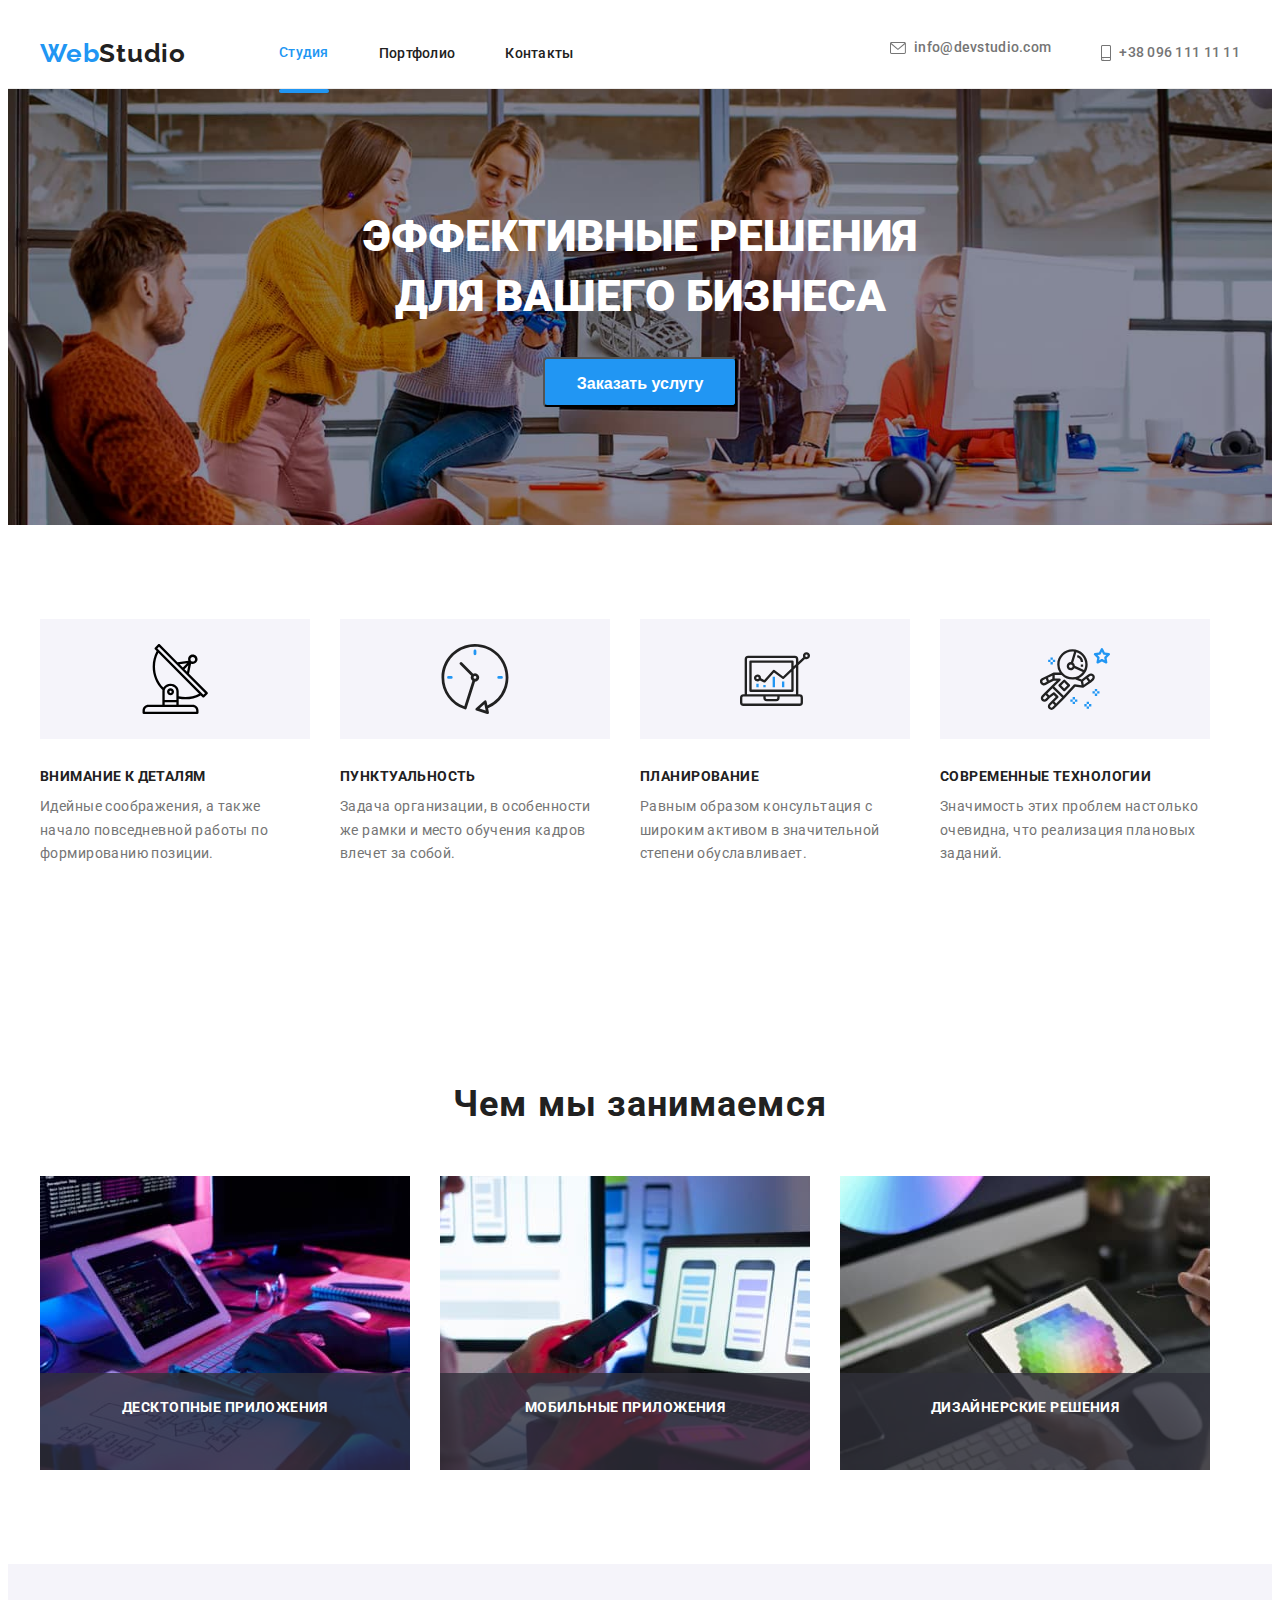
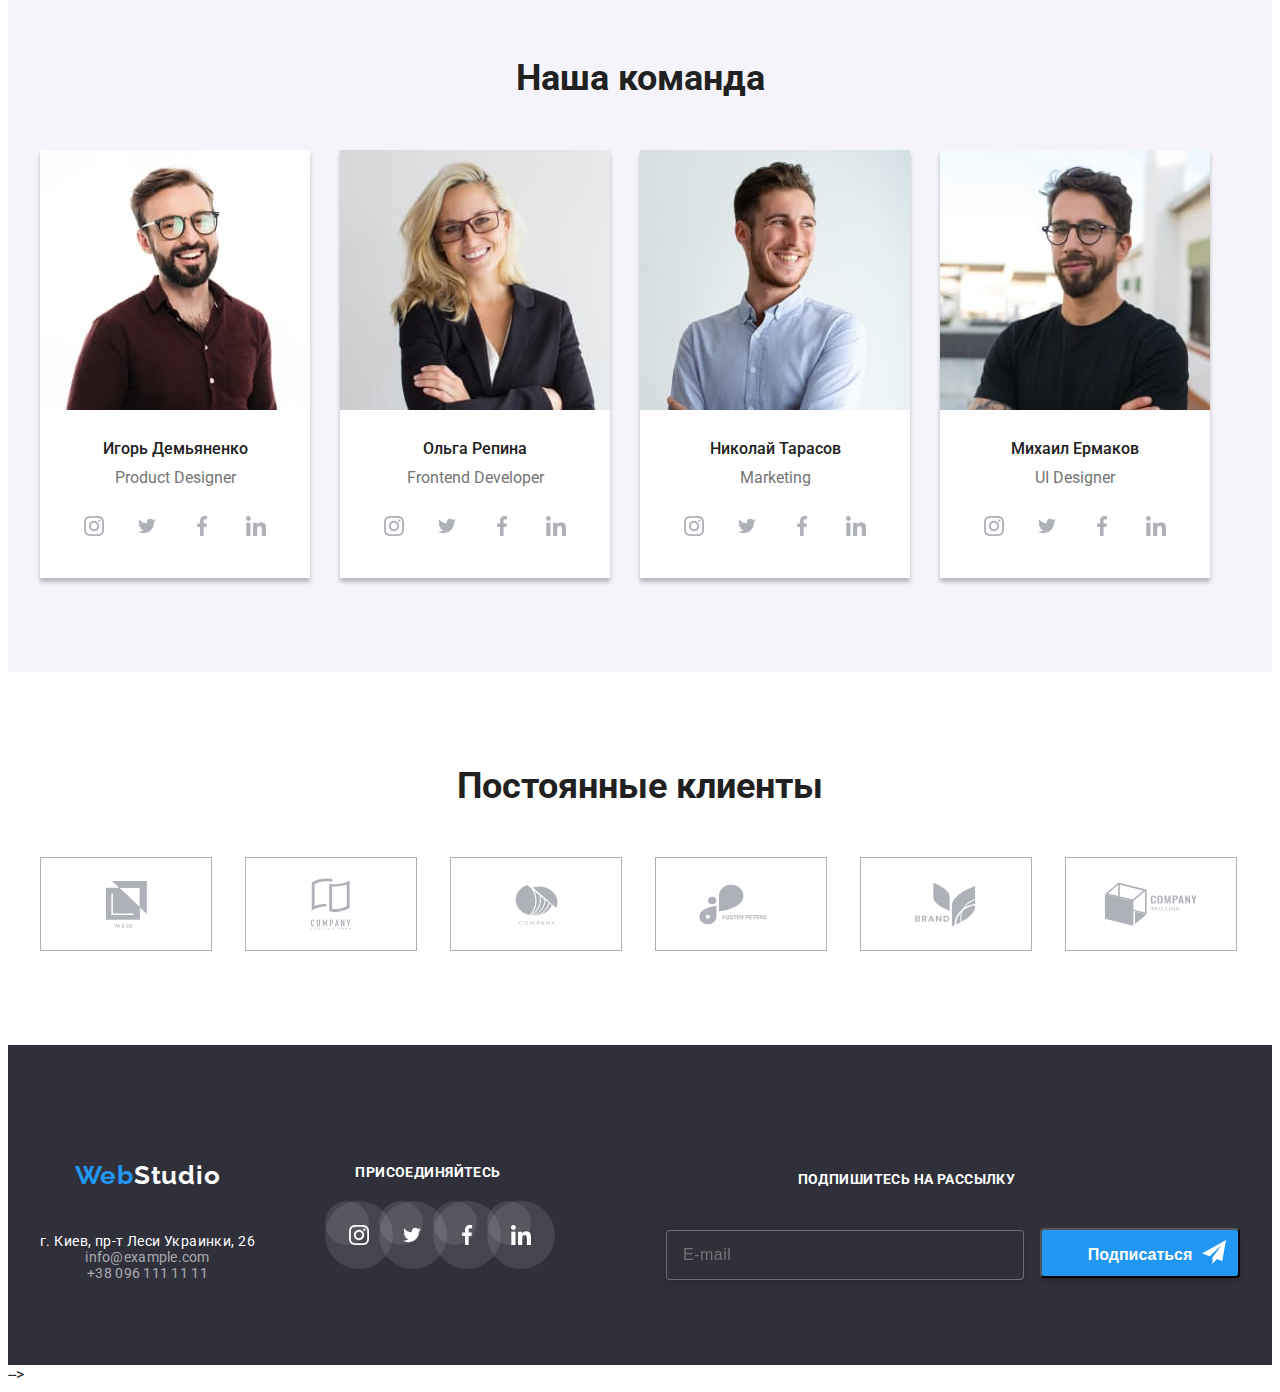
==== commit 09114d1c: "модалка" ====
--- a/index.html
+++ b/index.html
@@ -378,6 +378,7 @@
         <!--FOOTER-->
         <footer class="footer ">
         <div class="conteiner footer-div">
+            <div class="footer-div-link">
         <div class=" address-div">
        <a class="logo-link link logo-footer" href="./index.html"><span class="part-logo">Web</span><span class="logo-link-studio">Studio</span></a>
         <address class="address">г. Киев, пр-т Леси Украинки, 26
@@ -409,6 +410,7 @@
                         </svg></a></li>
             </ul>
         </div>
+        </div>
             <form action="#" class="footer-form" >
                 <label class="footer-form-field" for="input-e-meil" >Подпишитесь на рассылку</label>
                    <div class="footer-feedback">
@@ -422,8 +424,8 @@
         </div>
     </footer>
         <!--MODAL-->
-        <!-- <div class="backdrop is-hidden" data-modal >
-       <div class="modal">
+         <div class="backdrop is-hidden" data-modal >
+        <div class="modal"> 
            <button type="button" class="modal-close-btn" data-modal-close>
            <svg class="modal-btn-icon" width="18" height="18"><use href="./images/icons.svg.svg#icon-closeblack"></use></svg>
        </button> 
@@ -466,10 +468,10 @@
 
       <button type="submit" class="modal-form-btn" >Отправить</button>
     </form>
-    </div>
-    </div>
+    </div> -->
+    </div> -->
     
-    <!-- <script src="./js/modal.js"></script>  -->
+    <script src="./js/modal.js"></script> 
         <script src="./js/menu.js"></script>
 </body>
 
--- a/css/main.min.css
+++ b/css/main.min.css
@@ -1,2 +1,2 @@
-:root{--main-font: "Roboto", sans-serif;--accent-color: #2196f3;--text-color: #212121;--paragraph-color: #757575;--background-color-grey: #2f303a;--text-color-white: #ffffff;--color-btn: #188ce8;--background-color-team-filters: #f5f4fa;--background-color-filters: #eeeeee;--color-footer-link: rgba(255, 255, 255, 0.6);--color-border: #ececec;--color-client-item: #afb1b8;--padding-div-projects: 20px 24px;--color-icon: #afb1b8}.visually-hidden{position:absolute !important;clip:rect(1px 1px 1px 1px);clip:rect(1px, 1px, 1px, 1px);padding:0 !important;border:0 !important;height:1px !important;width:1px !important;overflow:hidden}h1,h2,h3,h4,h5,h6,p{margin-top:0;margin-bottom:0}ul,ol{margin-top:0;margin-bottom:0;padding-left:0}img{display:block}.list{list-style:none}.link{text-decoration:none}body{font-family:var(--main-font);color:var(--text-color)}.conteiner{padding-left:15px;padding-right:15px;border:1px solid red}@media screen and (min-width: 480px){.conteiner{width:450px;margin:0 auto}}@media screen and (min-width: 768px){.conteiner{width:768px}}@media screen and (min-width: 1200px){.conteiner{width:1200px}}.section{padding-top:60px;padding-bottom:60px}@media screen and (min-width: 768px){.section{padding-top:60px;padding-bottom:60px}}@media screen and (min-width: 1200px){.section{padding-top:94px;padding-bottom:94px}}.mobile-menu{z-index:infex 1;position:fixed;top:0;left:0;width:100vw;height:100vh;background-color:#ffffff;overflow:auto;opacity:0;visibility:hidden;pointer-events:none}.mobile-menu.is-open{opacity:1;visibility:visible;pointer-events:auto}.mobile-menu__coose-btn{position:absolute;border:none;background-color:transparent;padding:0;width:40px;height:40px;top:10px;right:0}.mobile-menu__container{display:flex;flex-direction:column;position:relative;padding-left:25px;padding-top:48px;padding-bottom:48px}.mobile-menu__link{font-weight:500;font-size:40px;line-height:1.17;letter-spacing:0.02em;color:#212121}.mobile-menu__contacts-list{margin-top:302px}.mobile-menu__contacts-item:not(:last-child){margin-bottom:32px}.mobile-menu__contacts-tel{font-weight:500;font-size:34px;line-height:1/17;letter-spacing:0.02em;color:var(--accent-color)}.mobile-menu__contacts-mail{font-weight:500;font-size:24px;line-height:1.16;letter-spacing:0.02em;color:var(--paragraph-color)}.mobile-menu__social-list{display:flex;margin-top:64px}.mobile-menu__social-item:not(:last-child){padding-right:10px;border-right:1px solid rgba(33,33,33,0.2)}.mobile-menu__social-item:not(:first-child){padding-left:10px}@media screen and (min-width: 768px){.mobile-menu{display:none}}.part-logo{color:var(--accent-color)}.logo-link{font-family:"Raleway", sans-serif;font-weight:700;font-size:26px;line-height:1.19;letter-spacing:0.03em;color:inherit;animation-duration:2500ms;animation-iteration-count:1}.logo-link-studio{color:var(--text-color-white)}.menu-list__link{font-weight:500;font-size:14px;line-height:1.14;letter-spacing:0.02em;color:inherit;transition:color 250ms cubic-bezier(0.4, 0, 0.2, 1)}.menu-list :hover,.menu-list :focus{color:var(--accent-color)}.backdrop{position:fixed;width:100vw;height:100vh;top:0;left:0;background-color:rgba(0,0,0,0.2);z-index:100;transition:opacity 250ms cubic-bezier(0.4, 0, 0.2, 1),visibility 250ms cubic-bezier(0.4, 0, 0.2, 1)}.is-hidden{opacity:0;visibility:hidden;pointer-events:none}.modal{position:absolute;top:50%;left:50%;transform:translate(-50%, -50%);width:528px;height:581px;padding:40px;border-radius:4px;background-color:var(--text-color-white)}.modal-close-btn{display:flex;justify-content:center;align-items:center;position:absolute;top:8px;right:8px;width:30px;height:30px;border:1px solid rgba(0,0,0,0.1);border-radius:50%;background-color:var(--text-color-white);cursor:pointer}.modal-close-btn:hover .modal-btn-icon,.modal-close-btn:focus .modal-btn-icon{fill:var(--accent-color)}.modal-btn-icon{fill:#000000;transition:fill 250ms cubic-bezier(0.4, 0, 0.2, 1)}.modal-form-head{display:block;font-weight:700;font-size:20px;line-height:1.15;text-align:center;letter-spacing:0.03em;margin-bottom:12px}.modal-form{display:flex;flex-direction:column}.modal-form-text{font-size:12px;line-height:1.16;letter-spacing:0.01em;color:var(--paragraph-color)}.modal-form-text:not(:first-child){margin-top:10px}.modal-form-input{width:100%;height:40px;box-sizing:border-box;border-radius:4px;padding-left:42px;border:1px solid rgba(33,33,33,0.2);transition:border-color 250ms cubic-bezier(0.4, 0, 0.2, 1)}.modal-form-input:focus{border-color:var(--accent-color);outline:none}.modal-form-input:focus+.user-name-icon{fill:var(--accent-color)}.modal-form-input-wrapper{position:relative;display:block;margin-top:4px;margin-bottom:10px}.user-name-icon{display:block;position:absolute;top:50%;left:12px;transform:translateY(-50%)}.modal-form-message{width:100%;height:120px;border:1px solid rgba(33,33,33,0.2);border-radius:4px;resize:none;padding:12px 16px;margin-top:4px;transition:border-color 250ms cubic-bezier(0.4, 0, 0.2, 1)}.modal-form-message:focus{outline:none;border-color:var(--accent-color)}.modal-form-message::placeholder{font-size:14px;line-height:1.14;letter-spacing:0.01em;color:rgba(117,117,117,0.5)}.modal-form-checkbox:checked+.modal-form-checkbox-policy::before{background-image:url(../images/iconcheck.png);border:1px solid var(--accent-color);box-shadow:0px 4px 4px rgba(0,0,0,0.25)}.modal-form-checkbox-policy{font-size:14px;line-height:1.71;margin-top:20px;color:var(--paragraph-color)}.modal-form-checkbox-policy::before{display:inline-block;content:"";vertical-align:middle;width:18px;height:17px;margin-right:7px;margin-left:13px;border:2px solid #212121;border-radius:2px;cursor:pointer;transition:box-shadow 250ms cubic-bezier(0.4, 0, 0.2, 1);transition:background-image 250ms cubic-bezier(0.4, 0, 0.2, 1);transition:border 250ms cubic-bezier(0.4, 0, 0.2, 1)}.modal-form-btn{align-self:center;width:200px;height:50px;padding:10px 32px;margin-top:30px;margin-bottom:40px;border-radius:4px;font-weight:700;font-size:16px;line-height:1.87;color:var(--text-color-white);background-color:var(--accent-color);cursor:pointer;transition:background-color 250ms cubic-bezier(0.4, 0, 0.2, 1)}.modal-form-btn:hover,.modal-form-btn:focus{color:var(--text-color-white);background-color:var(--color-btn)}.header{height:60px}.header-conteiner{display:flex;align-items:center;justify-content:space-between;max-width:450px}.contacts-list{display:none}.menu-list{display:none}.header-menu-btn{border-color:transparent;border:none;padding:0;width:40px;height:40px;fill:black}.header-mobile-menu-icon{fill:currentColor}@media screen and (min-width: 768px){.header-menu-btn{display:none}.header{height:80px}.header-conteiner{display:flex;align-items:center;justify-content:space-between;min-width:768px}.header__navigation{display:flex;align-items:center}.logo-link{margin-right:88px;padding-top:26px;padding-bottom:26px}.menu-list{display:flex;align-items:center}.contacts-list{display:block;align-items:center;font-weight:500;font-size:12px;line-height:1.16;letter-spacing:0.02em;margin-left:84px}.menu-list__link{padding-top:32px;padding-bottom:32px}.contacts-list-item-mail-tel:not(:last-child){margin-bottom:10px}.menu-list__item:not(:last-child){margin-right:50px}.mail-tel-link{display:flex;align-items:center;color:var(--paragraph-color);transition:color 250ms cubic-bezier(0.4, 0, 0.2, 1)}.mail-tel-link:hover,.mail-tel-link:focus{color:var(--accent-color)}.mail-tel-link .header-icons{fill:currentColor;margin-right:8px}.current{color:var(--accent-color);position:relative}.current::after{position:absolute;left:0;margin-top:28px;display:block;content:"";height:4px;width:100%;border-radius:2px;background-color:var(--accent-color)}}@media screen and (min-width: 1200px){.header{border-bottom:1px solid var(--color-border)}.header-conteiner{min-width:1200px}.logo-link{margin-right:93px;padding-top:26px;padding-bottom:26px}.contacts-list{display:flex;align-items:center;font-size:14px;line-height:1.14;letter-spacing:0.02em;margin-left:84px}.mail-tel-link{display:flex;align-items:center;padding-top:32px;padding-bottom:32px;color:var(--paragraph-color);transition:color 250ms cubic-bezier(0.4, 0, 0.2, 1)}.mail-tel-link:hover,.mail-tel-link:focus{color:var(--accent-color)}.contacts-list-item-mail-tel{margin-left:auto}.contacts-list-item-mail-tel:not(:last-child){margin-right:50px}}.current{color:var(--accent-color);position:relative}.current::after{position:absolute;left:0;margin-top:28px;display:block;content:"";height:4px;width:100%;border-radius:2px;background-color:var(--accent-color)}.hero{width:100%;background-color:var(--background-color-grey);text-align:center;padding-top:118px;padding-bottom:118px;margin:0 auto;background-image:linear-gradient(rgba(47,48,58,0.4), rgba(47,48,58,0.4)),url("../images/hero/hero-mobile.jpg");background-size:cover}@media (min-device-pixel-ratio: 2) and (max-width: 767px), (min-resolution: 192dpi) and (max-width: 767px), (min-resolution: 2dppx) and (max-width: 767px){.hero{background-image:url("../images/hero/hero-mobile@2x.jpg")}}@media screen and (min-width: 768px){.hero{background-image:url("../images/hero/hero-tablet.jpg")}}@media (min-device-pixel-ratio: 2) and (min-width: 768px), (min-resolution: 192dpi) and (min-width: 768px), (min-resolution: 2dppx) and (min-width: 768px){.hero{background-image:url("../images/hero/hero-tablet@2x.jpg")}}@media screen and (min-width: 1200px){.hero{background-image:url("../images/hero/hero-desktop.jpg")}}@media (min-device-pixel-ratio: 2) and (min-width: 1200px), (min-resolution: 192dpi) and (min-width: 1200px), (min-resolution: 2dppx) and (min-width: 1200px){.hero{background-image:url("../images/hero/hero-desktop@2x.jpg")}}.hero__title{text-transform:uppercase;font-weight:900;font-size:26px;line-height:1.61;color:var(--text-color-white)}.modal-btn{height:50px;padding:10px 32px;margin-top:30px;border-radius:4px;font-weight:700;font-size:16px;line-height:1.87;color:var(--text-color-white);background-color:var(--accent-color);cursor:pointer;transition:color 250ms cubic-bezier(0.4, 0, 0.2, 1)}.modal-btn:hover,.modal-btn:focus{color:var(--text-color-white);background-color:var(--color-btn)}@media screen and (min-width: 1200px){.hero__title{text-transform:uppercase;font-weight:900;font-size:44px;line-height:1.36;color:var(--text-color-white)}}.description-title{font-weight:700;font-size:14px;line-height:1.14;letter-spacing:0.03em;text-transform:uppercase;margin-bottom:10px;text-align:center}@media screen and (min-width: 768px){.description-title{text-align:left}}.description{margin-top:10px;font-size:14px;line-height:1.71;letter-spacing:0.03em;color:var(--paragraph-color);max-width:450px}@media screen and (min-width: 768px){.description{max-width:354px}}@media screen and (min-width: 1200px){.description{max-width:270px}}.skills-description-icon{display:flex;justify-content:center;align-items:center;max-width:450px;height:120px;margin-bottom:30px;background-color:var(--background-color-team-filters)}@media screen and (min-width: 768px){.skills-description-icon{max-width:354px;height:120px}}@media screen and (min-width: 1200px){.skills-description-icon{max-width:270px;height:120px}}.skills-list{display:flex;flex-direction:column;max-width:450px}.skills-list__description-item:not(:last-child){margin-bottom:30px}@media screen and (min-width: 768px){.skills-list{flex-direction:row;flex-wrap:wrap;min-width:768px}.skills-list__description-item{max-width:354px}.skills-list__description-item:nth-child(2n-1){margin-right:30px}}@media screen and (min-width: 1200px){.skills-list{display:flex;min-width:1200px}.skills-list__description-item{width:270px}.skills-list__description-item:not(:last-child){margin-right:30px}}@media screen and (max-width: 1199px){.about{display:none}}@media screen and (min-width: 1200px){.about{text-align:center}.about-img-list{display:flex;margin-right:-30px}.about-img-list-item:not(:last-child){margin-right:30px}.about-title{font-weight:700;font-size:36px;line-height:1.16;letter-spacing:0.03em;margin-bottom:50px;align-items:center;margin-bottom:50px}.about-img-list-wrapper{position:relative;overflow:hidden}.about-overlay{padding-top:27px;font-weight:700;font-size:14px;line-height:1.14;text-align:center;letter-spacing:0.03em;text-transform:uppercase;color:var(--text-color-white);background-color:rgba(47,48,58,0.8);position:absolute;bottom:0;left:0;width:100%;height:70px}}.team{text-align:center}.team-title{font-weight:700;font-size:36px;line-height:1.16}.team-img{width:100%}.team-list{display:flex;flex-direction:column;max-width:757px;height:100%}.team-list-item{background-color:var(--text-color-white);margin-top:30px;box-shadow:0px 4px 4px rgba(0,0,0,0.25)}.team-list-sub-title{font-weight:500;font-size:16px;line-height:1.18;margin-bottom:10px}.team-list-description{font-size:16px;line-height:1.18;color:var(--paragraph-color)}.team{background-color:var(--background-color-team-filters)}.team-list-link{display:flex;justify-content:space-between;height:44px;margin-top:16px;margin-left:auto;margin-right:auto}.team-link-item{display:block;width:44px;height:44px;background-color:#ffffff;border-radius:50%}.team-link-item:not(:last-child){margin-right:10px}.social-link-icon{display:flex;justify-content:center;align-items:center;width:44px;height:44px;border-radius:50%;transition:background-color 250ms cubic-bezier(0.4, 0, 0.2, 1)}.social-link-icon:hover,.social-link-icon:focus{background-color:var(--accent-color)}.social-link-icon:hover .team-icon,.social-link-icon:focus .team-icon{fill:#ffffff}.team-icon{fill:var(--color-icon);transition:fill 250ms cubic-bezier(0.4, 0, 0.2, 1)}@media screen and (min-width: 768px){.team-list{flex-direction:row;flex-wrap:wrap;min-width:768px}.team-list-item{max-width:354px}.team-list-item:nth-child(2n-1){margin-right:30px}}@media screen and (min-width: 1200px){.team-title{margin-bottom:50px}.team-list{flex-wrap:nowrap}.team-list-item{width:270px;background-color:var(--text-color-white);box-shadow:0px 4px 4px rgba(0,0,0,0.25)}.team-list-item:not(:first-child){margin-left:30px}.team-list-item:nth-child(2n-1){margin-right:0}.team-list-item{margin-top:0}}.team-card-list{padding:30px 32px 30px 32px}.clients{text-align:center}.clients-title{font-weight:700;font-size:28px;line-height:1.17;margin-bottom:30px}.client-list{display:flex;flex-wrap:wrap;justify-content:center;align-items:center;margin-left:-30px;margin-top:-30px}.client-item{margin-left:30px;margin-top:30px;flex-basis:calc((100% - 60px) / 2)}.client-link{display:flex;justify-content:center;align-items:center;max-width:210px;height:92px;border:1px solid #afb1b8;transition:border 250ms cubic-bezier(0.4, 0, 0.2, 1)}.client-link:hover,.client-link:focus{border:1px solid #2196f3}.client-link:hover .client-icon,.client-link:focus .client-icon{fill:var(--accent-color)}.client-icon{fill:#afb1b8;transition:fill 250ms cubic-bezier(0.4, 0, 0.2, 1)}@media screen and (min-width: 768px){.client-item{flex-basis:calc((100% - 90px) / 3)}.client-link{max-width:226px;height:92px}}@media screen and (min-width: 1200px){.client-item{flex-basis:calc((100% - 180px) / 6)}.clients-title{font-size:36px;line-height:1.16;margin-bottom:50px}.client-link{max-width:170px;height:92px}}.filters-list{justify-content:flex-start;display:flex;flex-wrap:wrap;margin-right:-8px;margin-bottom:-15px}.filters-list-item{margin-right:8px;margin-bottom:15px}.filters-list-item:not(nth-child(3n)){margin-right:8px}.filters-list-btn{height:38px;padding:6px 22px;font-weight:500;font-size:16px;line-height:1.62;border:none;background-color:var(--background-color-team-filters);color:var(--text-color);transition:background-color 250ms cubic-bezier(0.4, 0, 0.2, 1),box-shadow 250ms cubic-bezier(0.4, 0, 0.2, 1),color 250ms cubic-bezier(0.4, 0, 0.2, 1)}.filters-list-btn:hover,.filters-list-btn:focus{color:var(--text-color-white);background-color:var(--accent-color);box-shadow:0px 4px 4px rgba(0,0,0,0.25);cursor:pointer}.projects-list{display:flex;flex-direction:column;flex-wrap:wrap}.projects-list-title{margin-bottom:4px;font-weight:700;font-size:18px;line-height:2;letter-spacing:0.06em;color:inherit}.projects-description{font-size:16px;line-height:1.87;letter-spacing:0.03em;color:var(--paragraph-color)}.projects-item{width:100%;margin-right:30px;margin-top:30px;background-color:var(--text-color-white)}.projects-item:hover,.projects-item:focus{box-shadow:0px 4px 4px rgba(0,0,0,0.25)}.tecno{padding:var(--padding-div-projects);border-bottom:1px solid var(--background-color-filters);border-left:1px solid var(--background-color-filters);border-right:1px solid var(--background-color-filters)}.neworlean{padding:var(--padding-div-projects);border-bottom:1px solid var(--background-color-filters);border-left:1px solid var(--background-color-filters);border-right:1px solid var(--background-color-filters)}.seafood{padding:var(--padding-div-projects);border-bottom:1px solid var(--background-color-filters);border-left:1px solid var(--background-color-filters);border-right:1px solid var(--background-color-filters)}.prime{padding:var(--padding-div-projects);border-bottom:1px solid var(--background-color-filters);border-left:1px solid var(--background-color-filters);border-right:1px solid var(--background-color-filters)}.boxes{padding:var(--padding-div-projects);border-bottom:1px solid var(--background-color-filters);border-left:1px solid var(--background-color-filters);border-right:1px solid var(--background-color-filters)}.bordes{padding:var(--padding-div-projects);border-bottom:1px solid var(--background-color-filters);border-left:1px solid var(--background-color-filters);border-right:1px solid var(--background-color-filters)}.limited-edition{padding:var(--padding-div-projects);border-bottom:1px solid var(--background-color-filters);border-left:1px solid var(--background-color-filters);border-right:1px solid var(--background-color-filters)}.lab{padding:var(--padding-div-projects);border-bottom:1px solid var(--background-color-filters);border-left:1px solid var(--background-color-filters);border-right:1px solid var(--background-color-filters)}.growing-business{padding:var(--padding-div-projects);border-bottom:1px solid var(--background-color-filters);border-left:1px solid var(--background-color-filters);border-right:1px solid var(--background-color-filters)}.project-list-img-wrapper{position:relative;overflow:hidden}.overlay{font-size:18px;line-height:1.55;letter-spacing:0.03em;padding:63px 24px;color:var(--text-color-white);background-color:rgba(33,150,243,0.9);position:absolute;top:0;left:0;width:100%;height:100%;transform:translateY(100%);transition:transform 250ms cubic-bezier(0.4, 0, 0.2, 1)}.projects-link{color:var(--text-color)}.projects-link:hover .overlay,.projects-link:focus .overlay{transform:translateY(0%)}@media screen and (min-width: 768px){.filters-list{display:flex;flex-wrap:nowrap}.projects-list{display:flex;flex-direction:row;flex-wrap:wrap;min-width:768px}.projects-item{max-width:354px}.projects-item :nth-child(2n-1){margin-right:30px}.projects-item{background-color:var(--text-color-white)}.projects-item:hover,.projects-item:focus{box-shadow:0px 4px 4px rgba(0,0,0,0.25)}}.footer{background-color:var(--background-color-grey);padding-top:60px;padding-bottom:60px}.logo-footer{display:flex;justify-content:center;margin:0 auto}.footer-div{display:flex;flex-direction:column;align-items:center}.address-div{max-width:232px;align-items:center}.address{text-align:center;font-style:normal;font-size:14px;line-height:0.58;letter-spacing:0.03em;color:var(--text-color-white);margin-top:20px}.footer-title{font-weight:700;font-size:14px;line-height:1.14;letter-spacing:0.03em;text-transform:uppercase;color:var(--text-color-white);margin-bottom:20px}.footer-feedback{display:flex;flex-direction:column;margin-top:20px;align-items:center}.footer-form-field{font-weight:700;font-size:14px;line-height:1.14;letter-spacing:0.03em;text-transform:uppercase;color:var(--text-color-white)}.footer-social-link-icon{display:flex;justify-content:center;align-items:center;padding:12px;width:44px;height:44px;background:rgba(255,255,255,0.1);border-radius:50%;transition:background-color 250ms cubic-bezier(0.4, 0, 0.2, 1)}.footer-icon{fill:var(--text-color-white)}.footer-form-email{font-size:16px;line-height:1.25;letter-spacing:0.03em;background-color:var(--background-color-grey);color:rgba(255,255,255,0.6);width:100%;height:50px;padding:15px 0 15px 16px;border:1px solid rgba(255,255,255,0.3);border-radius:4px;box-sizing:border-box}.footer-form-btn{position:relative;width:200px;height:50px;padding:10px 28px;font-weight:700;font-size:16px;line-height:1.87;background:var(--accent-color);box-shadow:0px 4px 4px rgba(0,0,0,0.15);border-radius:4px;color:var(--text-color-white);cursor:pointer;margin-top:20px}.footer-form-icon{position:absolute;top:13;right:13.8;margin-left:10px;fill:var(--text-color-white)}.footer-list{display:flex;justify-content:space-between}.footer-contacts{margin-top:60px;margin-bottom:60px}.footer-contacts-list{font-weight:400;font-size:14px;line-height:0.58;letter-spacing:0.02em;margin-top:8px}.footer-contacts-list:hover,.footer-contacts-list:focus{color:var(--accent-color)}.footer-contacts-list-item{display:flex;justify-content:center;margin-top:8px;margin-bottom:8px}.footer-tel-link{color:var(--color-footer-link);transition:color 250ms cubic-bezier(0.4, 0, 0.2, 1)}.footer-mail-link{color:var(--color-footer-link);transition:color 250ms cubic-bezier(0.4, 0, 0.2, 1)}.footer-link-item{display:block;width:44px;height:44px;background:rgba(255,255,255,0.1);border-radius:50%}.footer-link-item:not(:last-child){margin-right:10px}.footer-title{text-align:center;font-weight:700;font-size:14px;line-height:1.14;letter-spacing:0.03em;text-transform:uppercase;color:var(--text-color-white)}
+:root{--main-font: "Roboto", sans-serif;--accent-color: #2196f3;--text-color: #212121;--paragraph-color: #757575;--background-color-grey: #2f303a;--text-color-white: #ffffff;--color-btn: #188ce8;--background-color-team-filters: #f5f4fa;--background-color-filters: #eeeeee;--color-footer-link: rgba(255, 255, 255, 0.6);--color-border: #ececec;--color-client-item: #afb1b8;--padding-div-projects: 20px 24px;--color-icon: #afb1b8}.visually-hidden{position:absolute !important;clip:rect(1px 1px 1px 1px);clip:rect(1px, 1px, 1px, 1px);padding:0 !important;border:0 !important;height:1px !important;width:1px !important;overflow:hidden}h1,h2,h3,h4,h5,h6,p{margin-top:0;margin-bottom:0}ul,ol{margin-top:0;margin-bottom:0;padding-left:0}img{display:block}.list{list-style:none}.link{text-decoration:none}body{font-family:var(--main-font);color:var(--text-color)}.conteiner{padding-left:15px;padding-right:15px}@media screen and (min-width: 480px){.conteiner{width:450px;margin:0 auto}}@media screen and (min-width: 768px){.conteiner{width:768px}}@media screen and (min-width: 1200px){.conteiner{width:1200px}}.section{padding-top:60px;padding-bottom:60px}@media screen and (min-width: 768px){.section{padding-top:60px;padding-bottom:60px}}@media screen and (min-width: 1200px){.section{padding-top:94px;padding-bottom:94px}}.mobile-menu{z-index:1;position:fixed;top:0;left:0;width:100vw;height:100vh;background-color:#ffffff;overflow:auto;opacity:0;visibility:hidden;pointer-events:none}.mobile-menu.is-open{opacity:1;visibility:visible;pointer-events:auto}.mobile-menu__coose-btn{position:absolute;border:none;background-color:transparent;padding:0;width:40px;height:40px;top:10px;right:0}.mobile-menu__container{display:flex;flex-direction:column;position:relative;padding-left:25px;padding-top:48px;padding-bottom:48px}.mobile-menu__link{font-weight:500;font-size:40px;line-height:1.17;letter-spacing:0.02em;color:#212121}.mobile-menu__contacts-list{margin-top:302px}.mobile-menu__contacts-item:not(:last-child){margin-bottom:32px}.mobile-menu__contacts-tel{font-weight:500;font-size:34px;line-height:1/17;letter-spacing:0.02em;color:var(--accent-color)}.mobile-menu__contacts-mail{font-weight:500;font-size:24px;line-height:1.16;letter-spacing:0.02em;color:var(--paragraph-color)}.mobile-menu__social-list{display:flex;margin-top:64px}.mobile-menu__social-item:not(:last-child){padding-right:10px;border-right:1px solid rgba(33,33,33,0.2)}.mobile-menu__social-item:not(:first-child){padding-left:10px}@media screen and (min-width: 768px){.mobile-menu{display:none}}.part-logo{color:var(--accent-color)}.logo-link{font-family:"Raleway", sans-serif;font-weight:700;font-size:26px;line-height:1.19;letter-spacing:0.03em;color:inherit;animation-duration:2500ms;animation-iteration-count:1}.logo-link-studio{color:var(--text-color-white)}.menu-list__link{font-weight:500;font-size:14px;line-height:1.14;letter-spacing:0.02em;color:inherit;transition:color 250ms cubic-bezier(0.4, 0, 0.2, 1)}.menu-list :hover,.menu-list :focus{color:var(--accent-color)}.backdrop{position:fixed;width:100vw;height:100vh;top:0;left:0;background-color:rgba(0,0,0,0.2);z-index:100;transition:opacity 250ms cubic-bezier(0.4, 0, 0.2, 1),visibility 250ms cubic-bezier(0.4, 0, 0.2, 1)}.is-hidden{opacity:0;visibility:hidden;pointer-events:none}.modal{position:absolute;top:50%;left:50%;transform:translate(-50%, -50%);max-width:450px;max-height:609px;padding:40px;border-radius:4px;background-color:var(--text-color-white);overflow:auto}.modal-close-btn{display:flex;justify-content:center;align-items:center;position:absolute;top:8px;right:8px;width:30px;height:30px;border:1px solid rgba(0,0,0,0.1);border-radius:50%;background-color:var(--text-color-white);cursor:pointer}.modal-close-btn:hover .modal-btn-icon,.modal-close-btn:focus .modal-btn-icon{fill:var(--accent-color)}.modal-btn-icon{fill:#000000;transition:fill 250ms cubic-bezier(0.4, 0, 0.2, 1)}@media screen and (min-width: 1200px){.modal{width:528px;height:581px}}.modal-form-head{display:block;font-weight:700;font-size:20px;line-height:1.15;text-align:center;letter-spacing:0.03em;margin-bottom:12px}.modal-form{display:flex;flex-direction:column}.modal-form-text{font-size:12px;line-height:1.16;letter-spacing:0.01em;color:var(--paragraph-color)}.modal-form-text:not(:first-child){margin-top:10px}.modal-form-input{width:100%;height:40px;box-sizing:border-box;border-radius:4px;padding-left:42px;border:1px solid rgba(33,33,33,0.2);transition:border-color 250ms cubic-bezier(0.4, 0, 0.2, 1)}.modal-form-input:focus{border-color:var(--accent-color);outline:none}.modal-form-input:focus+.user-name-icon{fill:var(--accent-color)}.modal-form-input-wrapper{position:relative;display:block;margin-top:4px;margin-bottom:10px}.user-name-icon{display:block;position:absolute;top:50%;left:12px;transform:translateY(-50%)}.modal-form-message{width:100%;height:120px;border:1px solid rgba(33,33,33,0.2);border-radius:4px;resize:none;padding:12px 16px;margin-top:4px;transition:border-color 250ms cubic-bezier(0.4, 0, 0.2, 1)}.modal-form-message:focus{outline:none;border-color:var(--accent-color)}.modal-form-message::placeholder{font-size:14px;line-height:1.14;letter-spacing:0.01em;color:rgba(117,117,117,0.5)}.modal-form-checkbox:checked+.modal-form-checkbox-policy::before{background-image:url(../images/iconcheck.png);border:1px solid var(--accent-color);box-shadow:0px 4px 4px rgba(0,0,0,0.25)}.modal-form-checkbox-policy{font-size:14px;line-height:1.71;margin-top:20px;color:var(--paragraph-color)}.modal-form-checkbox-policy::before{display:inline-block;content:"";vertical-align:middle;width:18px;height:17px;margin-right:7px;margin-left:13px;border:2px solid #212121;border-radius:2px;cursor:pointer;transition:box-shadow 250ms cubic-bezier(0.4, 0, 0.2, 1);transition:background-image 250ms cubic-bezier(0.4, 0, 0.2, 1);transition:border 250ms cubic-bezier(0.4, 0, 0.2, 1)}.modal-form-btn{align-self:center;width:200px;height:50px;padding:10px 32px;margin-top:30px;margin-bottom:40px;border-radius:4px;font-weight:700;font-size:16px;line-height:1.87;color:var(--text-color-white);background-color:var(--accent-color);cursor:pointer;transition:background-color 250ms cubic-bezier(0.4, 0, 0.2, 1)}.modal-form-btn:hover,.modal-form-btn:focus{color:var(--text-color-white);background-color:var(--color-btn)}.header{height:60px}.header-conteiner{display:flex;align-items:center;justify-content:space-between;max-width:450px}.contacts-list{display:none}.menu-list{display:none}.header-menu-btn{border-color:transparent;border:none;padding:0;width:40px;height:40px;fill:black}.header-mobile-menu-icon{fill:currentColor}@media screen and (min-width: 768px){.header-menu-btn{display:none}.header{height:80px}.header-conteiner{display:flex;align-items:center;justify-content:space-between;min-width:768px}.header__navigation{display:flex;align-items:center}.logo-link{margin-right:88px;padding-top:26px;padding-bottom:26px}.menu-list{display:flex;align-items:center}.contacts-list{display:block;align-items:center;font-weight:500;font-size:12px;line-height:1.16;letter-spacing:0.02em;margin-left:84px}.menu-list__link{padding-top:32px;padding-bottom:32px}.contacts-list-item-mail-tel:not(:last-child){margin-bottom:10px}.menu-list__item:not(:last-child){margin-right:50px}.mail-tel-link{display:flex;align-items:center;color:var(--paragraph-color);transition:color 250ms cubic-bezier(0.4, 0, 0.2, 1)}.mail-tel-link:hover,.mail-tel-link:focus{color:var(--accent-color)}.mail-tel-link .header-icons{fill:currentColor;margin-right:8px}.current::after{position:absolute;left:0}.current{color:var(--accent-color);position:relative}.current::after{position:absolute;left:0;margin-top:28px;display:block;content:"";height:4px;width:100%;border-radius:2px;background-color:var(--accent-color)}}@media screen and (min-width: 1200px){.header{border-bottom:1px solid var(--color-border)}.header-conteiner{min-width:1200px}.logo-link{margin-right:93px;padding-top:26px;padding-bottom:26px}.contacts-list{display:flex;align-items:center;font-size:14px;line-height:1.14;letter-spacing:0.02em;margin-left:84px}.mail-tel-link{display:flex;align-items:center;padding-top:32px;padding-bottom:32px;color:var(--paragraph-color);transition:color 250ms cubic-bezier(0.4, 0, 0.2, 1)}.mail-tel-link:hover,.mail-tel-link:focus{color:var(--accent-color)}.contacts-list-item-mail-tel{margin-left:auto}.contacts-list-item-mail-tel:not(:last-child){margin-right:50px}}.hero{width:100%;background-color:var(--background-color-grey);text-align:center;padding-top:118px;padding-bottom:118px;margin:0 auto;background-image:linear-gradient(rgba(47,48,58,0.4), rgba(47,48,58,0.4)),url("../images/hero/hero-mobile.jpg");background-size:cover}@media (min-device-pixel-ratio: 2) and (max-width: 767px), (min-resolution: 192dpi) and (max-width: 767px), (min-resolution: 2dppx) and (max-width: 767px){.hero{background-image:url("../images/hero/hero-mobile@2x.jpg")}}@media screen and (min-width: 768px){.hero{background-image:url("../images/hero/hero-tablet.jpg")}}@media (min-device-pixel-ratio: 2) and (min-width: 768px), (min-resolution: 192dpi) and (min-width: 768px), (min-resolution: 2dppx) and (min-width: 768px){.hero{background-image:url("../images/hero/hero-tablet@2x.jpg")}}@media screen and (min-width: 1200px){.hero{background-image:url("../images/hero/hero-desktop.jpg")}}@media (min-device-pixel-ratio: 2) and (min-width: 1200px), (min-resolution: 192dpi) and (min-width: 1200px), (min-resolution: 2dppx) and (min-width: 1200px){.hero{background-image:url("../images/hero/hero-desktop@2x.jpg")}}.hero__title{text-transform:uppercase;font-weight:900;font-size:26px;line-height:1.61;color:var(--text-color-white)}.modal-btn{height:50px;padding:10px 32px;margin-top:30px;border-radius:4px;font-weight:700;font-size:16px;line-height:1.87;color:var(--text-color-white);background-color:var(--accent-color);cursor:pointer;transition:color 250ms cubic-bezier(0.4, 0, 0.2, 1)}.modal-btn:hover,.modal-btn:focus{color:var(--text-color-white);background-color:var(--color-btn)}@media screen and (min-width: 1200px){.hero__title{text-transform:uppercase;font-weight:900;font-size:44px;line-height:1.36;color:var(--text-color-white)}}.description-title{font-weight:700;font-size:14px;line-height:1.14;letter-spacing:0.03em;text-transform:uppercase;margin-bottom:10px;text-align:center}@media screen and (min-width: 768px){.description-title{text-align:left}}.description{margin-top:10px;font-size:14px;line-height:1.71;letter-spacing:0.03em;color:var(--paragraph-color);max-width:450px}@media screen and (min-width: 768px){.description{max-width:354px}}@media screen and (min-width: 1200px){.description{max-width:270px}}.skills-description-icon{display:flex;justify-content:center;align-items:center;max-width:450px;height:120px;margin-bottom:30px;background-color:var(--background-color-team-filters)}@media screen and (min-width: 768px){.skills-description-icon{max-width:354px;height:120px}}@media screen and (min-width: 1200px){.skills-description-icon{max-width:270px;height:120px}}.skills-list{display:flex;flex-direction:column;max-width:450px}.skills-list__description-item:not(:last-child){margin-bottom:30px}@media screen and (min-width: 768px){.skills-list{flex-direction:row;flex-wrap:wrap;min-width:768px}.skills-list__description-item{max-width:354px}.skills-list__description-item:nth-child(2n-1){margin-right:30px}}@media screen and (min-width: 1200px){.skills-list{display:flex;min-width:1200px}.skills-list__description-item{width:270px}.skills-list__description-item:not(:last-child){margin-right:30px}}@media screen and (max-width: 1199px){.about{display:none}}@media screen and (min-width: 1200px){.about{text-align:center}.about-img-list{display:flex;margin-right:-30px}.about-img-list-item:not(:last-child){margin-right:30px}.about-title{font-weight:700;font-size:36px;line-height:1.16;letter-spacing:0.03em;margin-bottom:50px;align-items:center;margin-bottom:50px}.about-img-list-wrapper{position:relative;overflow:hidden}.about-overlay{padding-top:27px;font-weight:700;font-size:14px;line-height:1.14;text-align:center;letter-spacing:0.03em;text-transform:uppercase;color:var(--text-color-white);background-color:rgba(47,48,58,0.8);position:absolute;bottom:0;left:0;width:100%;height:70px}}.team{text-align:center}.team-title{font-weight:700;font-size:36px;line-height:1.16}.team-img{width:100%}.team-list{display:flex;flex-direction:column;max-width:757px;height:100%}.team-list-item{background-color:var(--text-color-white);margin-top:30px;box-shadow:0px 4px 4px rgba(0,0,0,0.25)}.team-list-sub-title{font-weight:500;font-size:16px;line-height:1.18;margin-bottom:10px}.team-list-description{font-size:16px;line-height:1.18;color:var(--paragraph-color)}.team{background-color:var(--background-color-team-filters)}.team-list-link{display:flex;justify-content:space-between;height:44px;margin-top:16px;margin-left:auto;margin-right:auto}.team-link-item{display:block;width:44px;height:44px;background-color:#ffffff;border-radius:50%}.team-link-item:not(:last-child){margin-right:10px}.social-link-icon{display:flex;justify-content:center;align-items:center;width:44px;height:44px;border-radius:50%;transition:background-color 250ms cubic-bezier(0.4, 0, 0.2, 1)}.social-link-icon:hover,.social-link-icon:focus{background-color:var(--accent-color)}.social-link-icon:hover .team-icon,.social-link-icon:focus .team-icon{fill:#ffffff}.team-icon{fill:var(--color-icon);transition:fill 250ms cubic-bezier(0.4, 0, 0.2, 1)}@media screen and (min-width: 768px){.team-list{flex-direction:row;flex-wrap:wrap;min-width:768px}.team-list-item{max-width:354px}.team-list-item:nth-child(2n-1){margin-right:30px}}@media screen and (min-width: 1200px){.team-title{margin-bottom:50px}.team-list{flex-wrap:nowrap}.team-list-item{width:270px;background-color:var(--text-color-white);box-shadow:0px 4px 4px rgba(0,0,0,0.25)}.team-list-item:not(:first-child){margin-left:30px}.team-list-item:nth-child(2n-1){margin-right:0}.team-list-item{margin-top:0}}.team-card-list{padding:30px 32px 30px 32px}.clients{text-align:center}.clients-title{font-weight:700;font-size:28px;line-height:1.17;margin-bottom:30px}.client-list{display:flex;flex-wrap:wrap;justify-content:center;align-items:center;margin-left:-30px;margin-top:-30px}.client-item{margin-left:30px;margin-top:30px;flex-basis:calc((100% - 60px) / 2)}.client-link{display:flex;justify-content:center;align-items:center;max-width:210px;height:92px;border:1px solid #afb1b8;transition:border 250ms cubic-bezier(0.4, 0, 0.2, 1)}.client-link:hover,.client-link:focus{border:1px solid #2196f3}.client-link:hover .client-icon,.client-link:focus .client-icon{fill:var(--accent-color)}.client-icon{fill:#afb1b8;transition:fill 250ms cubic-bezier(0.4, 0, 0.2, 1)}@media screen and (min-width: 768px){.client-item{flex-basis:calc((100% - 90px) / 3)}.client-link{max-width:226px;height:92px}}@media screen and (min-width: 1200px){.client-item{flex-basis:calc((100% - 180px) / 6)}.clients-title{font-size:36px;line-height:1.16;margin-bottom:50px}.client-link{max-width:170px;height:92px}}.picture{width:100%}.filters-list{justify-content:flex-start;display:flex;flex-wrap:wrap;margin-right:-8px;margin-bottom:-15px}.filters-list-item{margin-right:8px;margin-bottom:15px}.filters-list-item:not(nth-child(3n)){margin-right:8px}.filters-list-btn{height:38px;padding:6px 22px;font-weight:500;font-size:16px;line-height:1.62;border:none;background-color:var(--background-color-team-filters);color:var(--text-color);transition:background-color 250ms cubic-bezier(0.4, 0, 0.2, 1),box-shadow 250ms cubic-bezier(0.4, 0, 0.2, 1),color 250ms cubic-bezier(0.4, 0, 0.2, 1)}.filters-list-btn:hover,.filters-list-btn:focus{color:var(--text-color-white);background-color:var(--accent-color);box-shadow:0px 4px 4px rgba(0,0,0,0.25);cursor:pointer}.projects-list{display:flex;flex-direction:column;flex-wrap:wrap;height:100%}.projects-list-title{margin-bottom:4px;font-weight:700;font-size:18px;line-height:2;letter-spacing:0.06em;color:inherit}.projects-description{font-size:16px;line-height:1.87;letter-spacing:0.03em;color:var(--paragraph-color)}.projects-item{width:100%;margin-top:30px;background-color:var(--text-color-white)}.projects-item:hover,.projects-item:focus{box-shadow:0px 4px 4px rgba(0,0,0,0.25)}.tecno{padding:var(--padding-div-projects);border-bottom:1px solid var(--background-color-filters);border-left:1px solid var(--background-color-filters);border-right:1px solid var(--background-color-filters);flex-grow:1}.neworlean{padding:var(--padding-div-projects);border-bottom:1px solid var(--background-color-filters);border-left:1px solid var(--background-color-filters);border-right:1px solid var(--background-color-filters)}.seafood{padding:var(--padding-div-projects);border-bottom:1px solid var(--background-color-filters);border-left:1px solid var(--background-color-filters);border-right:1px solid var(--background-color-filters)}.prime{padding:var(--padding-div-projects);border-bottom:1px solid var(--background-color-filters);border-left:1px solid var(--background-color-filters);border-right:1px solid var(--background-color-filters)}.boxes{padding:var(--padding-div-projects);border-bottom:1px solid var(--background-color-filters);border-left:1px solid var(--background-color-filters);border-right:1px solid var(--background-color-filters)}.bordes{padding:var(--padding-div-projects);border-bottom:1px solid var(--background-color-filters);border-left:1px solid var(--background-color-filters);border-right:1px solid var(--background-color-filters)}.limited-edition{padding:var(--padding-div-projects);border-bottom:1px solid var(--background-color-filters);border-left:1px solid var(--background-color-filters);border-right:1px solid var(--background-color-filters)}.lab{padding:var(--padding-div-projects);border-bottom:1px solid var(--background-color-filters);border-left:1px solid var(--background-color-filters);border-right:1px solid var(--background-color-filters)}.growing-business{padding:var(--padding-div-projects);border-bottom:1px solid var(--background-color-filters);border-left:1px solid var(--background-color-filters);border-right:1px solid var(--background-color-filters)}.project-list-img-wrapper{position:relative;overflow:hidden}.overlay{font-size:18px;line-height:1.55;letter-spacing:0.03em;padding:63px 24px;color:var(--text-color-white);background-color:rgba(33,150,243,0.9);position:absolute;top:0;left:0;width:100%;height:100%;transform:translateY(100%);transition:transform 250ms cubic-bezier(0.4, 0, 0.2, 1)}.projects-link{color:var(--text-color);display:flex;flex-direction:column;height:100%;color:var(--text-color)}.projects-link:hover .overlay,.projects-link:focus .overlay{transform:translateY(0%)}@media screen and (min-width: 768px){.filters-list{display:flex;flex-wrap:nowrap}.projects-list{display:flex;flex-direction:row;flex-wrap:wrap;min-width:768px}.projects-item{max-width:354px}.projects-item:nth-child(2n-1){margin-right:30px}.projects-item{background-color:var(--text-color-white)}.projects-item:hover,.projects-item:focus{box-shadow:0px 4px 4px rgba(0,0,0,0.25)}}.footer{background-color:var(--background-color-grey);padding-top:60px;padding-bottom:60px}.logo-footer{display:flex;justify-content:center;margin:0 auto}.footer-div{display:flex;flex-direction:column;align-items:center}.address-div{max-width:232px;align-items:center}.address{text-align:center;font-style:normal;font-size:14px;line-height:0.58;letter-spacing:0.03em;color:var(--text-color-white);margin-top:20px}.footer-title{font-weight:700;font-size:14px;line-height:1.14;letter-spacing:0.03em;text-transform:uppercase;color:var(--text-color-white);margin-bottom:20px}.footer-feedback{text-align:center;margin-top:20px}.footer-form{text-align:center}.footer-form-field{font-weight:700;font-size:14px;line-height:1.14;letter-spacing:0.03em;text-transform:uppercase;color:var(--text-color-white)}.footer-social-link-icon{display:flex;justify-content:center;align-items:center;padding:12px;width:44px;height:44px;background:rgba(255,255,255,0.1);border-radius:50%;transition:background-color 250ms cubic-bezier(0.4, 0, 0.2, 1)}.footer-icon{fill:var(--text-color-white)}.footer-form-email{font-size:16px;line-height:1.25;letter-spacing:0.03em;background-color:var(--background-color-grey);color:rgba(255,255,255,0.6);width:100%;height:50px;padding:15px 0 15px 16px;border:1px solid rgba(255,255,255,0.3);border-radius:4px;box-sizing:border-box}.footer-form-btn{position:relative;width:200px;height:50px;padding:10px 28px;font-weight:700;font-size:16px;line-height:1.87;background:var(--accent-color);box-shadow:0px 4px 4px rgba(0,0,0,0.15);border-radius:4px;color:var(--text-color-white);cursor:pointer;margin-top:20px}.footer-form-icon{position:absolute;top:13;right:13.8;margin-left:10px;fill:var(--text-color-white)}.footer-list{display:flex;justify-content:space-between}.footer-contacts{margin-top:60px;margin-bottom:60px}.footer-contacts-list{font-weight:400;font-size:14px;line-height:0.58;letter-spacing:0.02em;margin-top:8px}.footer-contacts-list:hover,.footer-contacts-list:focus{color:var(--accent-color)}.footer-contacts-list-item{display:flex;justify-content:center;margin-top:8px;margin-bottom:8px}.footer-tel-link{color:var(--color-footer-link);transition:color 250ms cubic-bezier(0.4, 0, 0.2, 1)}.footer-mail-link{color:var(--color-footer-link);transition:color 250ms cubic-bezier(0.4, 0, 0.2, 1)}.footer-link-item{display:block;width:44px;height:44px;background:rgba(255,255,255,0.1);border-radius:50%}.footer-link-item:not(:last-child){margin-right:10px}.footer-title{text-align:center;font-weight:700;font-size:14px;line-height:1.14;letter-spacing:0.03em;text-transform:uppercase;color:var(--text-color-white)}@media screen and (min-width: 768px){.footer-div{align-items:stretch}.footer-div-link{display:flex;justify-content:space-between;align-items:center}}@media screen and (min-width: 1200px){.footer-div{flex-direction:row;display:flex;align-items:baseline;justify-content:space-between}.address-div{margin-right:70px}.footer-form-email{font-size:16px;line-height:1.25;letter-spacing:0.03em;background-color:var(--background-color-grey);color:rgba(255,255,255,0.6);width:358px;height:50px;padding:16px 0 16px 16px;margin-right:12px;margin-left:93px;border:1px solid rgba(255,255,255,0.3);border-radius:4px;box-sizing:border-box;filter:drop-shadow(0px 4px 4px rgba(0,0,0,0.15));transition:border 250ms cubic-bezier(0.4, 0, 0.2, 1)}.footer-form-email:focus,.footer-form-email:hover{border:1px solid rgba(33,150,243,0.3);outline:none}.footer-form-btn{position:relative;width:200px;height:50px;padding:10px 28px;font-weight:700;font-size:16px;line-height:1.87;background:var(--accent-color);box-shadow:0px 4px 4px rgba(0,0,0,0.15);border-radius:4px;color:var(--text-color-white);cursor:pointer;transition:background-color 250ms cubic-bezier(0.4, 0, 0.2, 1)}.footer-form-btn:hover,.footer-form-btn:focus{color:var(--text-color-white);background-color:var(--color-btn)}}
 /*# sourceMappingURL=main.min.css.map */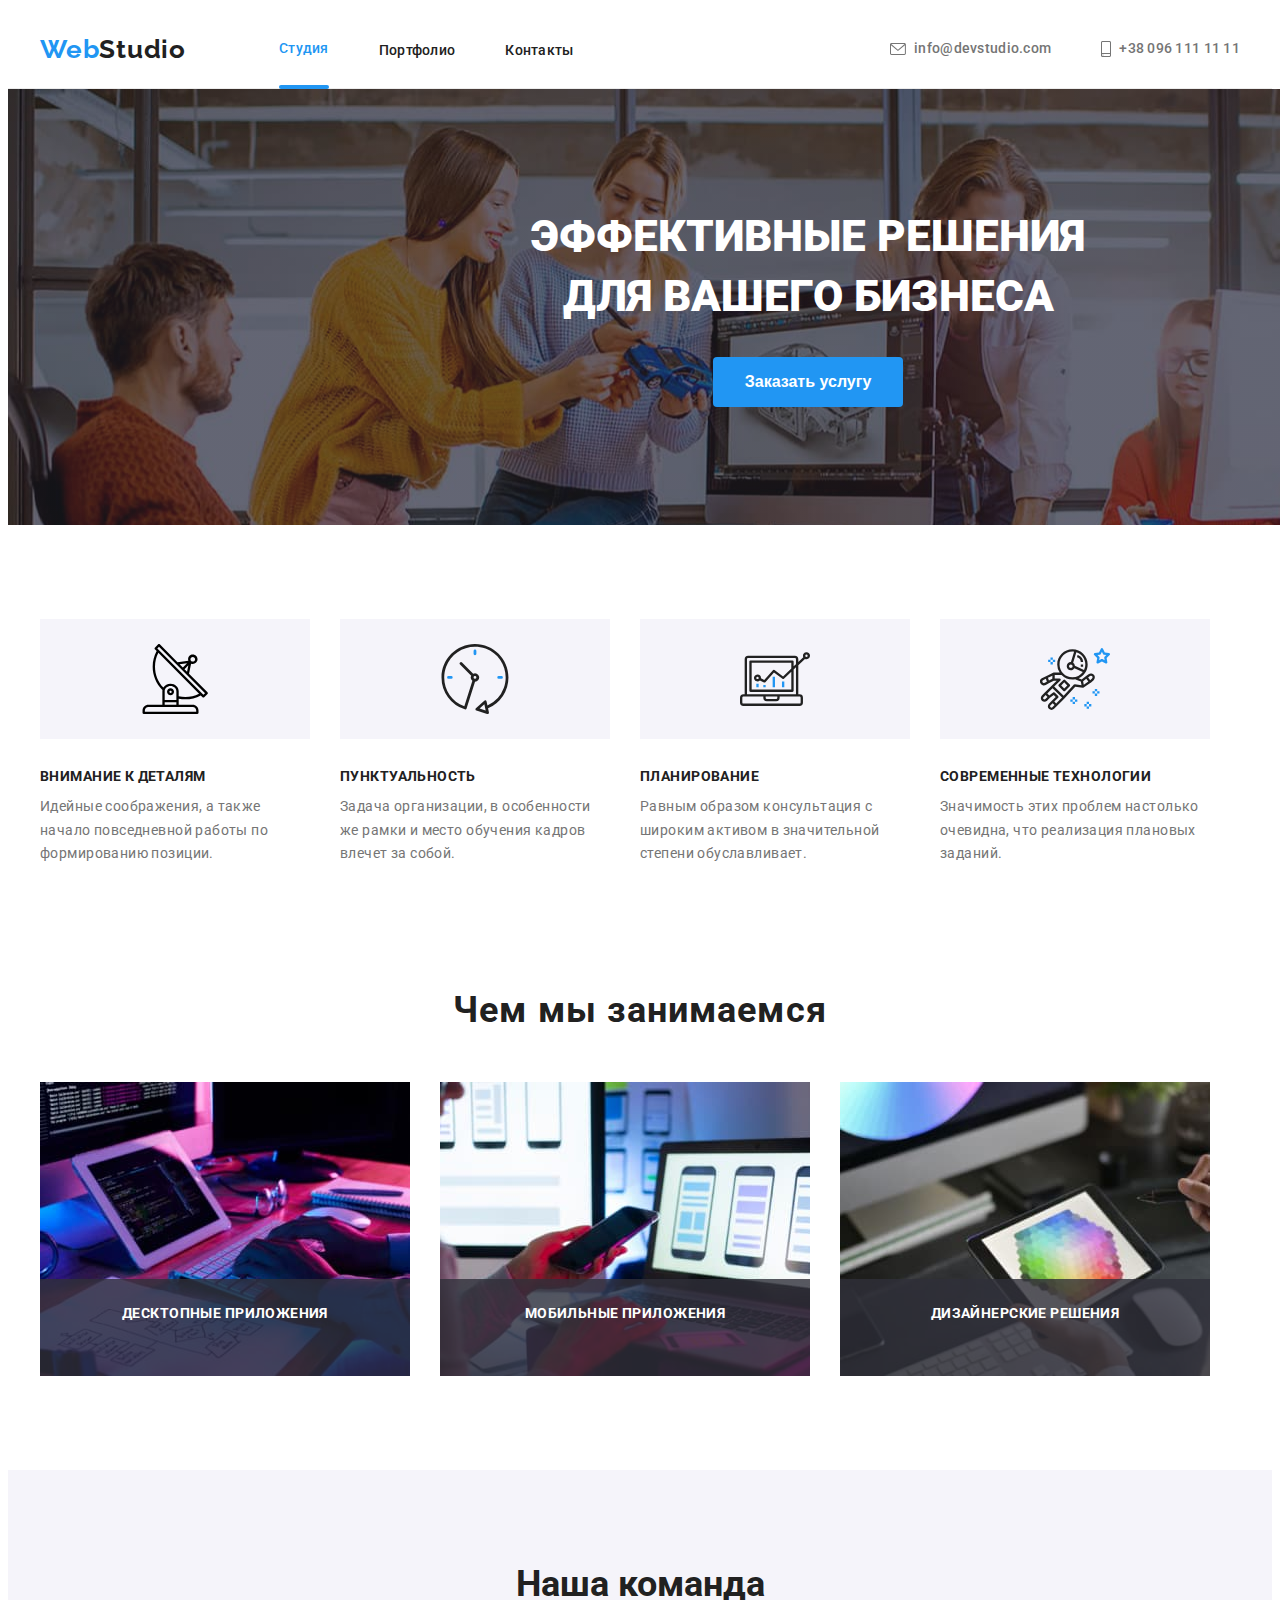
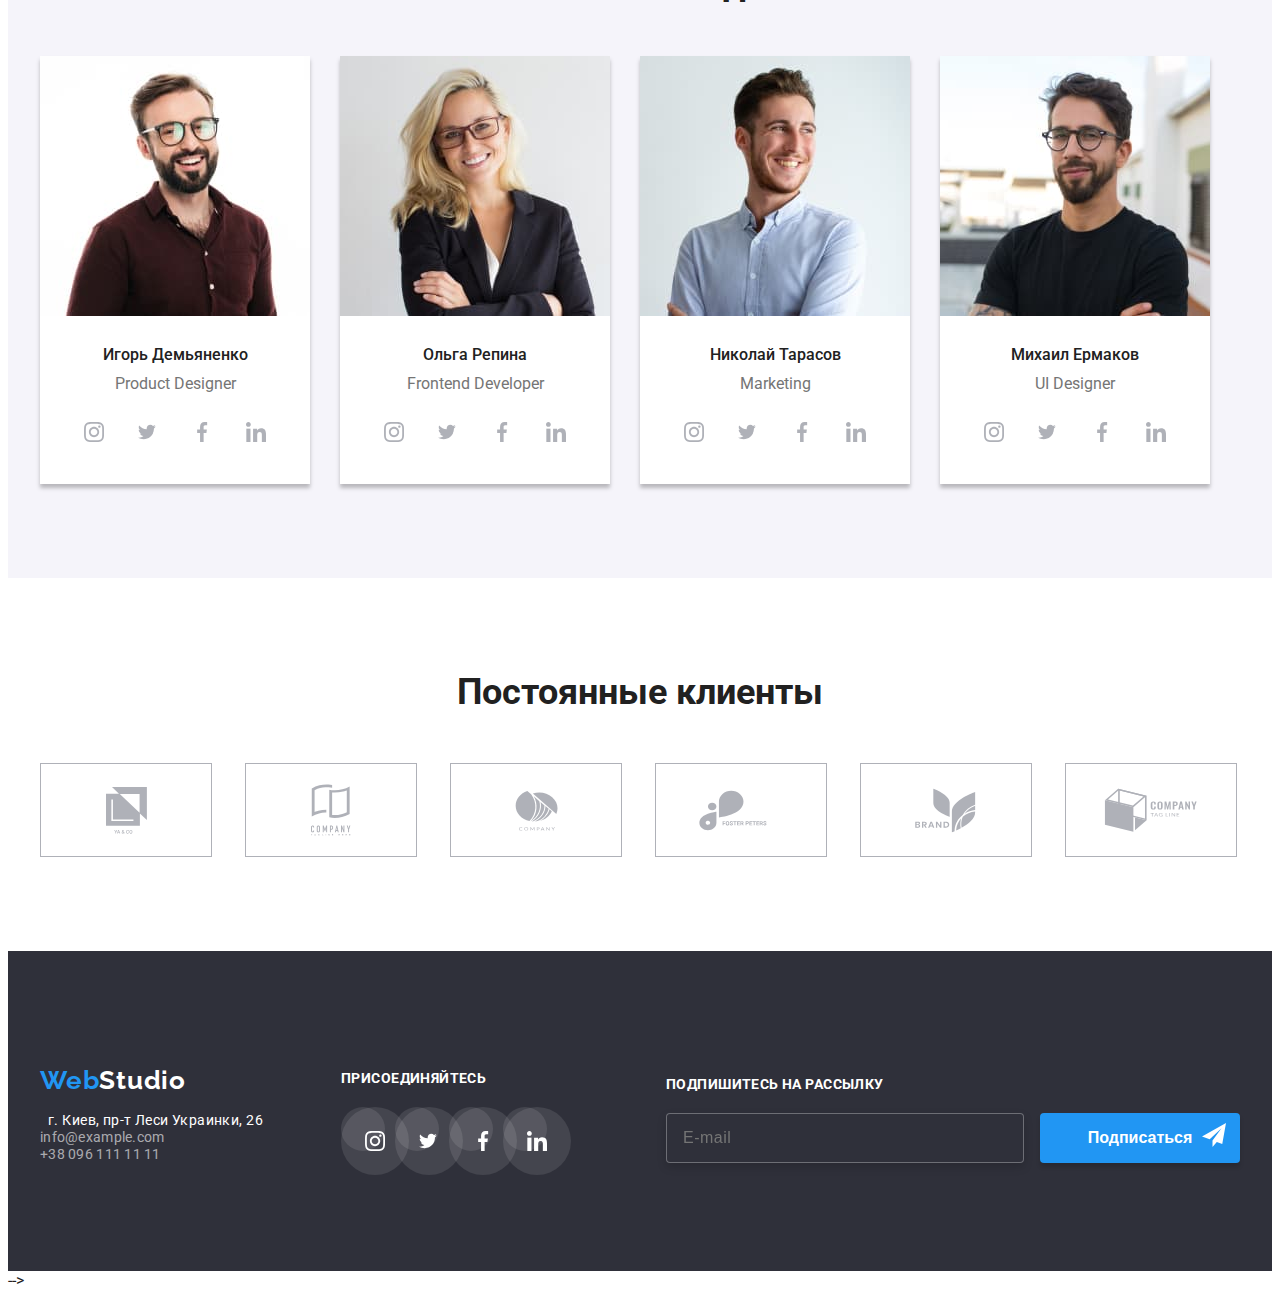
==== commit ea9f91e8: "кнопка" ====
--- a/index.html
+++ b/index.html
@@ -34,7 +34,7 @@
                 </ul>
             </nav>
             <button type="button" class="header-menu-btn " data-menu-button>
-                <svg class="header-mobile-menu-icon" width="40" height="40">
+                <svg class="header-mobile-menu-icon" width="24" height="24">
                     <use href="./images/icons.svg.svg#burger-icon"></use>
                 </svg>
             </button>
--- a/css/main.min.css
+++ b/css/main.min.css
@@ -1,2 +1,2 @@
-:root{--main-font: "Roboto", sans-serif;--accent-color: #2196f3;--text-color: #212121;--paragraph-color: #757575;--background-color-grey: #2f303a;--text-color-white: #ffffff;--color-btn: #188ce8;--background-color-team-filters: #f5f4fa;--background-color-filters: #eeeeee;--color-footer-link: rgba(255, 255, 255, 0.6);--color-border: #ececec;--color-client-item: #afb1b8;--padding-div-projects: 20px 24px;--color-icon: #afb1b8}.visually-hidden{position:absolute !important;clip:rect(1px 1px 1px 1px);clip:rect(1px, 1px, 1px, 1px);padding:0 !important;border:0 !important;height:1px !important;width:1px !important;overflow:hidden}h1,h2,h3,h4,h5,h6,p{margin-top:0;margin-bottom:0}ul,ol{margin-top:0;margin-bottom:0;padding-left:0}img{display:block}.list{list-style:none}.link{text-decoration:none}body{font-family:var(--main-font);color:var(--text-color)}.conteiner{padding-left:15px;padding-right:15px}@media screen and (min-width: 480px){.conteiner{width:450px;margin:0 auto}}@media screen and (min-width: 768px){.conteiner{width:768px}}@media screen and (min-width: 1200px){.conteiner{width:1200px}}.section{padding-top:60px;padding-bottom:60px}@media screen and (min-width: 768px){.section{padding-top:60px;padding-bottom:60px}}@media screen and (min-width: 1200px){.section{padding-top:94px;padding-bottom:94px}}.mobile-menu{z-index:1;position:fixed;top:0;left:0;width:100vw;height:100vh;background-color:#ffffff;overflow:auto;opacity:0;visibility:hidden;pointer-events:none}.mobile-menu.is-open{opacity:1;visibility:visible;pointer-events:auto}.mobile-menu__coose-btn{position:absolute;border:none;background-color:transparent;padding:0;width:40px;height:40px;top:10px;right:0}.mobile-menu__container{display:flex;flex-direction:column;position:relative;padding-left:25px;padding-top:48px;padding-bottom:48px}.mobile-menu__link{font-weight:500;font-size:40px;line-height:1.17;letter-spacing:0.02em;color:#212121}.mobile-menu__contacts-list{margin-top:302px}.mobile-menu__contacts-item:not(:last-child){margin-bottom:32px}.mobile-menu__contacts-tel{font-weight:500;font-size:34px;line-height:1/17;letter-spacing:0.02em;color:var(--accent-color)}.mobile-menu__contacts-mail{font-weight:500;font-size:24px;line-height:1.16;letter-spacing:0.02em;color:var(--paragraph-color)}.mobile-menu__social-list{display:flex;margin-top:64px}.mobile-menu__social-item:not(:last-child){padding-right:10px;border-right:1px solid rgba(33,33,33,0.2)}.mobile-menu__social-item:not(:first-child){padding-left:10px}@media screen and (min-width: 768px){.mobile-menu{display:none}}.part-logo{color:var(--accent-color)}.logo-link{font-family:"Raleway", sans-serif;font-weight:700;font-size:26px;line-height:1.19;letter-spacing:0.03em;color:inherit;animation-duration:2500ms;animation-iteration-count:1}.logo-link-studio{color:var(--text-color-white)}.menu-list__link{font-weight:500;font-size:14px;line-height:1.14;letter-spacing:0.02em;color:inherit;transition:color 250ms cubic-bezier(0.4, 0, 0.2, 1)}.menu-list :hover,.menu-list :focus{color:var(--accent-color)}.backdrop{position:fixed;width:100vw;height:100vh;top:0;left:0;background-color:rgba(0,0,0,0.2);z-index:100;transition:opacity 250ms cubic-bezier(0.4, 0, 0.2, 1),visibility 250ms cubic-bezier(0.4, 0, 0.2, 1)}.is-hidden{opacity:0;visibility:hidden;pointer-events:none}.modal{position:absolute;top:50%;left:50%;transform:translate(-50%, -50%);max-width:450px;max-height:609px;padding:40px;border-radius:4px;background-color:var(--text-color-white);overflow:auto}.modal-close-btn{display:flex;justify-content:center;align-items:center;position:absolute;top:8px;right:8px;width:30px;height:30px;border:1px solid rgba(0,0,0,0.1);border-radius:50%;background-color:var(--text-color-white);cursor:pointer}.modal-close-btn:hover .modal-btn-icon,.modal-close-btn:focus .modal-btn-icon{fill:var(--accent-color)}.modal-btn-icon{fill:#000000;transition:fill 250ms cubic-bezier(0.4, 0, 0.2, 1)}@media screen and (min-width: 1200px){.modal{width:528px;height:581px}}.modal-form-head{display:block;font-weight:700;font-size:20px;line-height:1.15;text-align:center;letter-spacing:0.03em;margin-bottom:12px}.modal-form{display:flex;flex-direction:column}.modal-form-text{font-size:12px;line-height:1.16;letter-spacing:0.01em;color:var(--paragraph-color)}.modal-form-text:not(:first-child){margin-top:10px}.modal-form-input{width:100%;height:40px;box-sizing:border-box;border-radius:4px;padding-left:42px;border:1px solid rgba(33,33,33,0.2);transition:border-color 250ms cubic-bezier(0.4, 0, 0.2, 1)}.modal-form-input:focus{border-color:var(--accent-color);outline:none}.modal-form-input:focus+.user-name-icon{fill:var(--accent-color)}.modal-form-input-wrapper{position:relative;display:block;margin-top:4px;margin-bottom:10px}.user-name-icon{display:block;position:absolute;top:50%;left:12px;transform:translateY(-50%)}.modal-form-message{width:100%;height:120px;border:1px solid rgba(33,33,33,0.2);border-radius:4px;resize:none;padding:12px 16px;margin-top:4px;transition:border-color 250ms cubic-bezier(0.4, 0, 0.2, 1)}.modal-form-message:focus{outline:none;border-color:var(--accent-color)}.modal-form-message::placeholder{font-size:14px;line-height:1.14;letter-spacing:0.01em;color:rgba(117,117,117,0.5)}.modal-form-checkbox:checked+.modal-form-checkbox-policy::before{background-image:url(../images/iconcheck.png);border:1px solid var(--accent-color);box-shadow:0px 4px 4px rgba(0,0,0,0.25)}.modal-form-checkbox-policy{font-size:14px;line-height:1.71;margin-top:20px;color:var(--paragraph-color)}.modal-form-checkbox-policy::before{display:inline-block;content:"";vertical-align:middle;width:18px;height:17px;margin-right:7px;margin-left:13px;border:2px solid #212121;border-radius:2px;cursor:pointer;transition:box-shadow 250ms cubic-bezier(0.4, 0, 0.2, 1);transition:background-image 250ms cubic-bezier(0.4, 0, 0.2, 1);transition:border 250ms cubic-bezier(0.4, 0, 0.2, 1)}.modal-form-btn{align-self:center;width:200px;height:50px;padding:10px 32px;margin-top:30px;margin-bottom:40px;border-radius:4px;font-weight:700;font-size:16px;line-height:1.87;color:var(--text-color-white);background-color:var(--accent-color);cursor:pointer;transition:background-color 250ms cubic-bezier(0.4, 0, 0.2, 1)}.modal-form-btn:hover,.modal-form-btn:focus{color:var(--text-color-white);background-color:var(--color-btn)}.header{height:60px}.header-conteiner{display:flex;align-items:center;justify-content:space-between;max-width:450px}.contacts-list{display:none}.menu-list{display:none}.header-menu-btn{border-color:transparent;border:none;padding:0;width:40px;height:40px;fill:black}.header-mobile-menu-icon{fill:currentColor}@media screen and (min-width: 768px){.header-menu-btn{display:none}.header{height:80px}.header-conteiner{display:flex;align-items:center;justify-content:space-between;min-width:768px}.header__navigation{display:flex;align-items:center}.logo-link{margin-right:88px;padding-top:26px;padding-bottom:26px}.menu-list{display:flex;align-items:center}.contacts-list{display:block;align-items:center;font-weight:500;font-size:12px;line-height:1.16;letter-spacing:0.02em;margin-left:84px}.menu-list__link{padding-top:32px;padding-bottom:32px}.contacts-list-item-mail-tel:not(:last-child){margin-bottom:10px}.menu-list__item:not(:last-child){margin-right:50px}.mail-tel-link{display:flex;align-items:center;color:var(--paragraph-color);transition:color 250ms cubic-bezier(0.4, 0, 0.2, 1)}.mail-tel-link:hover,.mail-tel-link:focus{color:var(--accent-color)}.mail-tel-link .header-icons{fill:currentColor;margin-right:8px}.current::after{position:absolute;left:0}.current{color:var(--accent-color);position:relative}.current::after{position:absolute;left:0;margin-top:28px;display:block;content:"";height:4px;width:100%;border-radius:2px;background-color:var(--accent-color)}}@media screen and (min-width: 1200px){.header{border-bottom:1px solid var(--color-border)}.header-conteiner{min-width:1200px}.logo-link{margin-right:93px;padding-top:26px;padding-bottom:26px}.contacts-list{display:flex;align-items:center;font-size:14px;line-height:1.14;letter-spacing:0.02em;margin-left:84px}.mail-tel-link{display:flex;align-items:center;padding-top:32px;padding-bottom:32px;color:var(--paragraph-color);transition:color 250ms cubic-bezier(0.4, 0, 0.2, 1)}.mail-tel-link:hover,.mail-tel-link:focus{color:var(--accent-color)}.contacts-list-item-mail-tel{margin-left:auto}.contacts-list-item-mail-tel:not(:last-child){margin-right:50px}}.hero{width:100%;background-color:var(--background-color-grey);text-align:center;padding-top:118px;padding-bottom:118px;margin:0 auto;background-image:linear-gradient(rgba(47,48,58,0.4), rgba(47,48,58,0.4)),url("../images/hero/hero-mobile.jpg");background-size:cover}@media (min-device-pixel-ratio: 2) and (max-width: 767px), (min-resolution: 192dpi) and (max-width: 767px), (min-resolution: 2dppx) and (max-width: 767px){.hero{background-image:url("../images/hero/hero-mobile@2x.jpg")}}@media screen and (min-width: 768px){.hero{background-image:url("../images/hero/hero-tablet.jpg")}}@media (min-device-pixel-ratio: 2) and (min-width: 768px), (min-resolution: 192dpi) and (min-width: 768px), (min-resolution: 2dppx) and (min-width: 768px){.hero{background-image:url("../images/hero/hero-tablet@2x.jpg")}}@media screen and (min-width: 1200px){.hero{background-image:url("../images/hero/hero-desktop.jpg")}}@media (min-device-pixel-ratio: 2) and (min-width: 1200px), (min-resolution: 192dpi) and (min-width: 1200px), (min-resolution: 2dppx) and (min-width: 1200px){.hero{background-image:url("../images/hero/hero-desktop@2x.jpg")}}.hero__title{text-transform:uppercase;font-weight:900;font-size:26px;line-height:1.61;color:var(--text-color-white)}.modal-btn{height:50px;padding:10px 32px;margin-top:30px;border-radius:4px;font-weight:700;font-size:16px;line-height:1.87;color:var(--text-color-white);background-color:var(--accent-color);cursor:pointer;transition:color 250ms cubic-bezier(0.4, 0, 0.2, 1)}.modal-btn:hover,.modal-btn:focus{color:var(--text-color-white);background-color:var(--color-btn)}@media screen and (min-width: 1200px){.hero__title{text-transform:uppercase;font-weight:900;font-size:44px;line-height:1.36;color:var(--text-color-white)}}.description-title{font-weight:700;font-size:14px;line-height:1.14;letter-spacing:0.03em;text-transform:uppercase;margin-bottom:10px;text-align:center}@media screen and (min-width: 768px){.description-title{text-align:left}}.description{margin-top:10px;font-size:14px;line-height:1.71;letter-spacing:0.03em;color:var(--paragraph-color);max-width:450px}@media screen and (min-width: 768px){.description{max-width:354px}}@media screen and (min-width: 1200px){.description{max-width:270px}}.skills-description-icon{display:flex;justify-content:center;align-items:center;max-width:450px;height:120px;margin-bottom:30px;background-color:var(--background-color-team-filters)}@media screen and (min-width: 768px){.skills-description-icon{max-width:354px;height:120px}}@media screen and (min-width: 1200px){.skills-description-icon{max-width:270px;height:120px}}.skills-list{display:flex;flex-direction:column;max-width:450px}.skills-list__description-item:not(:last-child){margin-bottom:30px}@media screen and (min-width: 768px){.skills-list{flex-direction:row;flex-wrap:wrap;min-width:768px}.skills-list__description-item{max-width:354px}.skills-list__description-item:nth-child(2n-1){margin-right:30px}}@media screen and (min-width: 1200px){.skills-list{display:flex;min-width:1200px}.skills-list__description-item{width:270px}.skills-list__description-item:not(:last-child){margin-right:30px}}@media screen and (max-width: 1199px){.about{display:none}}@media screen and (min-width: 1200px){.about{text-align:center}.about-img-list{display:flex;margin-right:-30px}.about-img-list-item:not(:last-child){margin-right:30px}.about-title{font-weight:700;font-size:36px;line-height:1.16;letter-spacing:0.03em;margin-bottom:50px;align-items:center;margin-bottom:50px}.about-img-list-wrapper{position:relative;overflow:hidden}.about-overlay{padding-top:27px;font-weight:700;font-size:14px;line-height:1.14;text-align:center;letter-spacing:0.03em;text-transform:uppercase;color:var(--text-color-white);background-color:rgba(47,48,58,0.8);position:absolute;bottom:0;left:0;width:100%;height:70px}}.team{text-align:center}.team-title{font-weight:700;font-size:36px;line-height:1.16}.team-img{width:100%}.team-list{display:flex;flex-direction:column;max-width:757px;height:100%}.team-list-item{background-color:var(--text-color-white);margin-top:30px;box-shadow:0px 4px 4px rgba(0,0,0,0.25)}.team-list-sub-title{font-weight:500;font-size:16px;line-height:1.18;margin-bottom:10px}.team-list-description{font-size:16px;line-height:1.18;color:var(--paragraph-color)}.team{background-color:var(--background-color-team-filters)}.team-list-link{display:flex;justify-content:space-between;height:44px;margin-top:16px;margin-left:auto;margin-right:auto}.team-link-item{display:block;width:44px;height:44px;background-color:#ffffff;border-radius:50%}.team-link-item:not(:last-child){margin-right:10px}.social-link-icon{display:flex;justify-content:center;align-items:center;width:44px;height:44px;border-radius:50%;transition:background-color 250ms cubic-bezier(0.4, 0, 0.2, 1)}.social-link-icon:hover,.social-link-icon:focus{background-color:var(--accent-color)}.social-link-icon:hover .team-icon,.social-link-icon:focus .team-icon{fill:#ffffff}.team-icon{fill:var(--color-icon);transition:fill 250ms cubic-bezier(0.4, 0, 0.2, 1)}@media screen and (min-width: 768px){.team-list{flex-direction:row;flex-wrap:wrap;min-width:768px}.team-list-item{max-width:354px}.team-list-item:nth-child(2n-1){margin-right:30px}}@media screen and (min-width: 1200px){.team-title{margin-bottom:50px}.team-list{flex-wrap:nowrap}.team-list-item{width:270px;background-color:var(--text-color-white);box-shadow:0px 4px 4px rgba(0,0,0,0.25)}.team-list-item:not(:first-child){margin-left:30px}.team-list-item:nth-child(2n-1){margin-right:0}.team-list-item{margin-top:0}}.team-card-list{padding:30px 32px 30px 32px}.clients{text-align:center}.clients-title{font-weight:700;font-size:28px;line-height:1.17;margin-bottom:30px}.client-list{display:flex;flex-wrap:wrap;justify-content:center;align-items:center;margin-left:-30px;margin-top:-30px}.client-item{margin-left:30px;margin-top:30px;flex-basis:calc((100% - 60px) / 2)}.client-link{display:flex;justify-content:center;align-items:center;max-width:210px;height:92px;border:1px solid #afb1b8;transition:border 250ms cubic-bezier(0.4, 0, 0.2, 1)}.client-link:hover,.client-link:focus{border:1px solid #2196f3}.client-link:hover .client-icon,.client-link:focus .client-icon{fill:var(--accent-color)}.client-icon{fill:#afb1b8;transition:fill 250ms cubic-bezier(0.4, 0, 0.2, 1)}@media screen and (min-width: 768px){.client-item{flex-basis:calc((100% - 90px) / 3)}.client-link{max-width:226px;height:92px}}@media screen and (min-width: 1200px){.client-item{flex-basis:calc((100% - 180px) / 6)}.clients-title{font-size:36px;line-height:1.16;margin-bottom:50px}.client-link{max-width:170px;height:92px}}.picture{width:100%}.filters-list{justify-content:flex-start;display:flex;flex-wrap:wrap;margin-right:-8px;margin-bottom:-15px}.filters-list-item{margin-right:8px;margin-bottom:15px}.filters-list-item:not(nth-child(3n)){margin-right:8px}.filters-list-btn{height:38px;padding:6px 22px;font-weight:500;font-size:16px;line-height:1.62;border:none;background-color:var(--background-color-team-filters);color:var(--text-color);transition:background-color 250ms cubic-bezier(0.4, 0, 0.2, 1),box-shadow 250ms cubic-bezier(0.4, 0, 0.2, 1),color 250ms cubic-bezier(0.4, 0, 0.2, 1)}.filters-list-btn:hover,.filters-list-btn:focus{color:var(--text-color-white);background-color:var(--accent-color);box-shadow:0px 4px 4px rgba(0,0,0,0.25);cursor:pointer}.projects-list{display:flex;flex-direction:column;flex-wrap:wrap;height:100%}.projects-list-title{margin-bottom:4px;font-weight:700;font-size:18px;line-height:2;letter-spacing:0.06em;color:inherit}.projects-description{font-size:16px;line-height:1.87;letter-spacing:0.03em;color:var(--paragraph-color)}.projects-item{width:100%;margin-top:30px;background-color:var(--text-color-white)}.projects-item:hover,.projects-item:focus{box-shadow:0px 4px 4px rgba(0,0,0,0.25)}.tecno{padding:var(--padding-div-projects);border-bottom:1px solid var(--background-color-filters);border-left:1px solid var(--background-color-filters);border-right:1px solid var(--background-color-filters);flex-grow:1}.neworlean{padding:var(--padding-div-projects);border-bottom:1px solid var(--background-color-filters);border-left:1px solid var(--background-color-filters);border-right:1px solid var(--background-color-filters)}.seafood{padding:var(--padding-div-projects);border-bottom:1px solid var(--background-color-filters);border-left:1px solid var(--background-color-filters);border-right:1px solid var(--background-color-filters)}.prime{padding:var(--padding-div-projects);border-bottom:1px solid var(--background-color-filters);border-left:1px solid var(--background-color-filters);border-right:1px solid var(--background-color-filters)}.boxes{padding:var(--padding-div-projects);border-bottom:1px solid var(--background-color-filters);border-left:1px solid var(--background-color-filters);border-right:1px solid var(--background-color-filters)}.bordes{padding:var(--padding-div-projects);border-bottom:1px solid var(--background-color-filters);border-left:1px solid var(--background-color-filters);border-right:1px solid var(--background-color-filters)}.limited-edition{padding:var(--padding-div-projects);border-bottom:1px solid var(--background-color-filters);border-left:1px solid var(--background-color-filters);border-right:1px solid var(--background-color-filters)}.lab{padding:var(--padding-div-projects);border-bottom:1px solid var(--background-color-filters);border-left:1px solid var(--background-color-filters);border-right:1px solid var(--background-color-filters)}.growing-business{padding:var(--padding-div-projects);border-bottom:1px solid var(--background-color-filters);border-left:1px solid var(--background-color-filters);border-right:1px solid var(--background-color-filters)}.project-list-img-wrapper{position:relative;overflow:hidden}.overlay{font-size:18px;line-height:1.55;letter-spacing:0.03em;padding:63px 24px;color:var(--text-color-white);background-color:rgba(33,150,243,0.9);position:absolute;top:0;left:0;width:100%;height:100%;transform:translateY(100%);transition:transform 250ms cubic-bezier(0.4, 0, 0.2, 1)}.projects-link{color:var(--text-color);display:flex;flex-direction:column;height:100%;color:var(--text-color)}.projects-link:hover .overlay,.projects-link:focus .overlay{transform:translateY(0%)}@media screen and (min-width: 768px){.filters-list{display:flex;flex-wrap:nowrap}.projects-list{display:flex;flex-direction:row;flex-wrap:wrap;min-width:768px}.projects-item{max-width:354px}.projects-item:nth-child(2n-1){margin-right:30px}.projects-item{background-color:var(--text-color-white)}.projects-item:hover,.projects-item:focus{box-shadow:0px 4px 4px rgba(0,0,0,0.25)}}.footer{background-color:var(--background-color-grey);padding-top:60px;padding-bottom:60px}.logo-footer{display:flex;justify-content:center;margin:0 auto}.footer-div{display:flex;flex-direction:column;align-items:center}.address-div{max-width:232px;align-items:center}.address{text-align:center;font-style:normal;font-size:14px;line-height:0.58;letter-spacing:0.03em;color:var(--text-color-white);margin-top:20px}.footer-title{font-weight:700;font-size:14px;line-height:1.14;letter-spacing:0.03em;text-transform:uppercase;color:var(--text-color-white);margin-bottom:20px}.footer-feedback{text-align:center;margin-top:20px}.footer-form{text-align:center}.footer-form-field{font-weight:700;font-size:14px;line-height:1.14;letter-spacing:0.03em;text-transform:uppercase;color:var(--text-color-white)}.footer-social-link-icon{display:flex;justify-content:center;align-items:center;padding:12px;width:44px;height:44px;background:rgba(255,255,255,0.1);border-radius:50%;transition:background-color 250ms cubic-bezier(0.4, 0, 0.2, 1)}.footer-icon{fill:var(--text-color-white)}.footer-form-email{font-size:16px;line-height:1.25;letter-spacing:0.03em;background-color:var(--background-color-grey);color:rgba(255,255,255,0.6);width:100%;height:50px;padding:15px 0 15px 16px;border:1px solid rgba(255,255,255,0.3);border-radius:4px;box-sizing:border-box}.footer-form-btn{position:relative;width:200px;height:50px;padding:10px 28px;font-weight:700;font-size:16px;line-height:1.87;background:var(--accent-color);box-shadow:0px 4px 4px rgba(0,0,0,0.15);border-radius:4px;color:var(--text-color-white);cursor:pointer;margin-top:20px}.footer-form-icon{position:absolute;top:13;right:13.8;margin-left:10px;fill:var(--text-color-white)}.footer-list{display:flex;justify-content:space-between}.footer-contacts{margin-top:60px;margin-bottom:60px}.footer-contacts-list{font-weight:400;font-size:14px;line-height:0.58;letter-spacing:0.02em;margin-top:8px}.footer-contacts-list:hover,.footer-contacts-list:focus{color:var(--accent-color)}.footer-contacts-list-item{display:flex;justify-content:center;margin-top:8px;margin-bottom:8px}.footer-tel-link{color:var(--color-footer-link);transition:color 250ms cubic-bezier(0.4, 0, 0.2, 1)}.footer-mail-link{color:var(--color-footer-link);transition:color 250ms cubic-bezier(0.4, 0, 0.2, 1)}.footer-link-item{display:block;width:44px;height:44px;background:rgba(255,255,255,0.1);border-radius:50%}.footer-link-item:not(:last-child){margin-right:10px}.footer-title{text-align:center;font-weight:700;font-size:14px;line-height:1.14;letter-spacing:0.03em;text-transform:uppercase;color:var(--text-color-white)}@media screen and (min-width: 768px){.footer-div{align-items:stretch}.footer-div-link{display:flex;justify-content:space-between;align-items:center}}@media screen and (min-width: 1200px){.footer-div{flex-direction:row;display:flex;align-items:baseline;justify-content:space-between}.address-div{margin-right:70px}.footer-form-email{font-size:16px;line-height:1.25;letter-spacing:0.03em;background-color:var(--background-color-grey);color:rgba(255,255,255,0.6);width:358px;height:50px;padding:16px 0 16px 16px;margin-right:12px;margin-left:93px;border:1px solid rgba(255,255,255,0.3);border-radius:4px;box-sizing:border-box;filter:drop-shadow(0px 4px 4px rgba(0,0,0,0.15));transition:border 250ms cubic-bezier(0.4, 0, 0.2, 1)}.footer-form-email:focus,.footer-form-email:hover{border:1px solid rgba(33,150,243,0.3);outline:none}.footer-form-btn{position:relative;width:200px;height:50px;padding:10px 28px;font-weight:700;font-size:16px;line-height:1.87;background:var(--accent-color);box-shadow:0px 4px 4px rgba(0,0,0,0.15);border-radius:4px;color:var(--text-color-white);cursor:pointer;transition:background-color 250ms cubic-bezier(0.4, 0, 0.2, 1)}.footer-form-btn:hover,.footer-form-btn:focus{color:var(--text-color-white);background-color:var(--color-btn)}}
+:root{--main-font: "Roboto", sans-serif;--accent-color: #2196f3;--text-color: #212121;--paragraph-color: #757575;--background-color-grey: #2f303a;--text-color-white: #ffffff;--color-btn: #188ce8;--background-color-team-filters: #f5f4fa;--background-color-filters: #eeeeee;--color-footer-link: rgba(255, 255, 255, 0.6);--color-border: #ececec;--color-client-item: #afb1b8;--padding-div-projects: 20px 24px;--color-icon: #afb1b8}.visually-hidden{position:absolute !important;clip:rect(1px 1px 1px 1px);clip:rect(1px, 1px, 1px, 1px);padding:0 !important;border:0 !important;height:1px !important;width:1px !important;overflow:hidden}h1,h2,h3,h4,h5,h6,p{margin-top:0;margin-bottom:0}ul,ol{margin-top:0;margin-bottom:0;padding-left:0}img{display:block}.list{list-style:none}.link{text-decoration:none}body{font-family:var(--main-font);color:var(--text-color)}.conteiner{padding-left:15px;padding-right:15px}@media screen and (min-width: 480px){.conteiner{width:450px;margin:0 auto}}@media screen and (min-width: 768px){.conteiner{width:768px}}@media screen and (min-width: 1200px){.conteiner{width:1200px}}.section{padding-top:60px;padding-bottom:60px}@media screen and (min-width: 768px){.section{padding-top:60px;padding-bottom:60px}}@media screen and (min-width: 1200px){.section{padding-top:94px;padding-bottom:94px}}.mobile-menu{z-index:1;position:fixed;top:0;left:0;max-width:480px;max-height:796px;width:100vw;height:100vh;background-color:#ffffff;overflow:auto;opacity:0;visibility:hidden;pointer-events:none}.mobile-menu.is-open{opacity:1;visibility:visible;pointer-events:auto}.mobile-menu__coose-btn{position:absolute;border:none;background-color:transparent;padding:0;width:40px;height:40px;top:10px;right:0}.mobile-menu__container{display:flex;flex-direction:column;position:relative;padding-left:25px;padding-top:48px;padding-bottom:48px}.mobile-menu__link{font-weight:500;font-size:40px;line-height:1.17;letter-spacing:0.02em;color:#212121}.mobile-menu__link:hover,.mobile-menu__link:focus{color:var(--accent-color)}.mobile-menu__contacts-list{margin-top:302px}.mobile-menu__contacts-item:not(:last-child){margin-bottom:32px}.mobile-menu__contacts-tel{font-weight:500;font-size:34px;line-height:1.17;letter-spacing:0.02em;color:var(--paragraph-color)}.mobile-menu__contacts-tel:hover,.mobile-menu__contacts-tel:focus{color:var(--accent-color)}.mobile-menu__contacts-mail{font-weight:500;font-size:24px;line-height:1.16;letter-spacing:0.02em;color:var(--paragraph-color)}.mobile-menu__contacts-mail:hover,.mobile-menu__contacts-mail:focus{color:var(--accent-color)}.mobile-menu__social-list{display:flex;margin-top:64px}.mobile-menu__social-item:not(:last-child){padding-right:10px;border-right:1px solid rgba(33,33,33,0.2)}.mobile-menu__social-item:not(:first-child){padding-left:10px}.mobile-menu__social-link{font-weight:500;font-size:18px;line-height:22px;letter-spacing:0.02em;color:var(--accent-color)}.mobile-menu__social-list{flex-wrap:wrap}.mobile-menu__container{height:100%}.mobile-menu__contacts-list{margin-top:auto}.mobile-menu__item:not(:last-child){margin-bottom:32px}@media screen and (min-width: 768px){.mobile-menu{display:none}}.part-logo{color:var(--accent-color)}.logo-link{font-family:"Raleway", sans-serif;font-weight:700;font-size:26px;line-height:1.19;letter-spacing:0.03em;color:inherit;animation-duration:2500ms;animation-iteration-count:1}.logo-link-studio{color:var(--text-color-white)}.menu-list__link{font-weight:500;font-size:14px;line-height:1.14;letter-spacing:0.02em;color:inherit;transition:color 250ms cubic-bezier(0.4, 0, 0.2, 1)}.menu-list :hover,.menu-list :focus{color:var(--accent-color)}.backdrop{position:fixed;width:100vw;height:100vh;top:0;left:0;background-color:rgba(0,0,0,0.2);z-index:100;transition:opacity 250ms cubic-bezier(0.4, 0, 0.2, 1),visibility 250ms cubic-bezier(0.4, 0, 0.2, 1)}.is-hidden{opacity:0;visibility:hidden;pointer-events:none}.modal{position:absolute;top:50%;left:50%;transform:translate(-50%, -50%);max-width:450px;max-height:609px;width:100%;height:100%;padding:40px;border-radius:4px;background-color:var(--text-color-white);overflow:auto}.modal-close-btn{display:flex;justify-content:center;align-items:center;position:absolute;top:8px;right:8px;width:30px;height:30px;border:1px solid rgba(0,0,0,0.1);border:none;border-radius:50%;background-color:var(--text-color-white);cursor:pointer}.modal-close-btn:hover .modal-btn-icon,.modal-close-btn:focus .modal-btn-icon{fill:var(--accent-color)}.modal-btn-icon{fill:#000000;transition:fill 250ms cubic-bezier(0.4, 0, 0.2, 1)}@media screen and (min-width: 1200px){.modal{max-width:528px;max-height:581px;width:100%;height:100%}}.modal-form-head{display:block;font-weight:700;font-size:20px;line-height:1.5;text-align:center;letter-spacing:0.03em;margin-bottom:12px}.modal-form{display:flex;flex-direction:column}.modal-form-text{font-size:12px;line-height:1.16;letter-spacing:0.01em;color:var(--paragraph-color)}.modal-form-text:not(:first-child){margin-top:10px}.modal-form-input{width:100%;height:40px;box-sizing:border-box;border-radius:4px;padding-left:42px;border:1px solid rgba(33,33,33,0.2);transition:border-color 250ms cubic-bezier(0.4, 0, 0.2, 1)}.modal-form-input:focus{border-color:var(--accent-color);outline:none}.modal-form-input:focus+.user-name-icon{fill:var(--accent-color)}.modal-form-input-wrapper{position:relative;display:block;margin-top:4px;margin-bottom:10px}.user-name-icon{display:block;position:absolute;top:50%;left:12px;transform:translateY(-50%)}.modal-form-message{width:100%;max-height:120px;border:1px solid rgba(33,33,33,0.2);border-radius:4px;resize:none;padding:12px 16px;margin-top:4px;transition:border-color 250ms cubic-bezier(0.4, 0, 0.2, 1)}.modal-form-message:focus{outline:none;border-color:var(--accent-color)}.modal-form-message::placeholder{font-size:14px;line-height:1.14;letter-spacing:0.01em;color:rgba(117,117,117,0.5)}.modal-form-checkbox:checked+.modal-form-checkbox-policy::before{background-image:url(../images/iconcheck.png);border:1px solid var(--accent-color);box-shadow:0px 4px 4px rgba(0,0,0,0.25)}.modal-form-checkbox-policy{font-size:12px;line-height:1.16;margin-top:20px;color:var(--paragraph-color)}.modal-form-checkbox-policy::before{display:inline-block;content:"";vertical-align:middle;width:18px;height:17px;margin-right:7px;margin-left:13px;border:2px solid #212121;border-radius:2px;cursor:pointer;transition:box-shadow 250ms cubic-bezier(0.4, 0, 0.2, 1);transition:background-image 250ms cubic-bezier(0.4, 0, 0.2, 1);transition:border 250ms cubic-bezier(0.4, 0, 0.2, 1)}.modal-form-btn{align-self:center;width:200px;height:50px;padding:10px 32px;margin-top:30px;margin-bottom:40px;border-radius:4px;border:none;font-weight:700;font-size:16px;line-height:1.87;color:var(--text-color-white);background-color:var(--accent-color);cursor:pointer;transition:background-color 250ms cubic-bezier(0.4, 0, 0.2, 1)}.modal-form-btn:hover,.modal-form-btn:focus{color:var(--text-color-white);background-color:var(--color-btn)}@media screen and (min-width: 1200px){.modal-form-head{font-size:20px;line-height:1.15}.modal-form-message{height:120px}.modal-form-checkbox-policy{font-size:14px;line-height:1.71}}.header{height:60px}.header-conteiner{display:flex;align-items:center;justify-content:space-between;max-width:450px}.contacts-list{display:none}.menu-list{display:none}.header-menu-btn{border-color:transparent;border:none;padding:0;width:24px;height:24px;fill:black;background:transparent}.header-mobile-menu-icon{fill:currentColor;width:24px;height:24px}.current{color:var(--accent-color)}@media screen and (min-width: 768px){.header-menu-btn{display:none}.header{height:80px;border-bottom:1px solid var(--color-border)}.header-conteiner{display:flex;align-items:center;justify-content:space-between;min-width:768px}.header__navigation{display:flex;align-items:center}.logo-link{margin-right:88px;padding-top:26px;padding-bottom:26px}.menu-list{display:flex;align-items:center}.contacts-list{display:block;align-items:center;font-weight:500;font-size:12px;line-height:1.16;letter-spacing:0.02em;margin-left:84px}.menu-list__link{padding-top:32px;padding-bottom:32px}.contacts-list-item-mail-tel:not(:last-child){margin-bottom:10px}.menu-list__item:not(:last-child){margin-right:50px}.mail-tel-link{display:flex;align-items:center;color:var(--paragraph-color);transition:color 250ms cubic-bezier(0.4, 0, 0.2, 1)}.mail-tel-link:hover,.mail-tel-link:focus{color:var(--accent-color)}.mail-tel-link .header-icons{fill:currentColor;margin-right:8px}.current::after{position:absolute;left:0}.current{color:var(--accent-color);position:relative}.current::after{position:absolute;left:0;margin-top:28px;display:block;content:"";height:4px;width:100%;border-radius:2px;background-color:var(--accent-color)}}@media screen and (min-width: 1200px){.contacts-list-item-mail-tel:not(:last-child){margin-bottom:0}.header{border-bottom:1px solid var(--color-border)}.header-conteiner{min-width:1200px}.logo-link{margin-right:93px;padding-top:26px;padding-bottom:26px}.contacts-list{display:flex;align-items:center;font-size:14px;line-height:1.14;letter-spacing:0.02em;margin-left:84px}.mail-tel-link{display:flex;align-items:center;padding-top:32px;padding-bottom:32px;color:var(--paragraph-color);transition:color 250ms cubic-bezier(0.4, 0, 0.2, 1)}.mail-tel-link:hover,.mail-tel-link:focus{color:var(--accent-color)}.contacts-list-item-mail-tel{margin-left:auto}.contacts-list-item-mail-tel:not(:last-child){margin-right:50px}}.hero{width:100%;background-color:var(--background-color-grey);text-align:center;padding-top:118px;padding-bottom:118px;margin:0 auto;background-image:linear-gradient(rgba(47,48,58,0.4), rgba(47,48,58,0.4)),url("../images/hero/hero-mobile.jpg");background-size:cover}@media (min-device-pixel-ratio: 2) and (max-width: 767px), (min-resolution: 192dpi) and (max-width: 767px), (min-resolution: 2dppx) and (max-width: 767px){.hero{background-image:linear-gradient(rgba(47,48,58,0.4), rgba(47,48,58,0.4)),url("../images/hero/hero-mobile@2x.jpg")}}@media screen and (min-width: 768px){.hero{background-image:linear-gradient(rgba(47,48,58,0.4), rgba(47,48,58,0.4)),url("../images/hero/hero-tablet.jpg")}}@media (min-device-pixel-ratio: 2) and (min-width: 768px), (min-resolution: 192dpi) and (min-width: 768px), (min-resolution: 2dppx) and (min-width: 768px){.hero{background-image:linear-gradient(rgba(47,48,58,0.4), rgba(47,48,58,0.4)),url("../images/hero/hero-tablet@2x.jpg")}}@media screen and (min-width: 1200px){.hero{min-width:1600px;background-image:linear-gradient(rgba(47,48,58,0.4), rgba(47,48,58,0.4)),url("../images/hero/hero-desktop.jpg")}}@media (min-device-pixel-ratio: 2) and (min-width: 1200px), (min-resolution: 192dpi) and (min-width: 1200px), (min-resolution: 2dppx) and (min-width: 1200px){.hero{min-width:1600px;background-image:linear-gradient(rgba(47,48,58,0.4), rgba(47,48,58,0.4)),url("../images/hero/hero-desktop@2x.jpg")}}.hero__title{text-transform:uppercase;font-weight:900;font-size:26px;line-height:1.61;color:var(--text-color-white)}.modal-btn{height:50px;padding:10px 32px;margin-top:30px;border:none;border-radius:4px;font-weight:700;font-size:16px;line-height:1.87;color:var(--text-color-white);background-color:var(--accent-color);cursor:pointer;transition:color 250ms cubic-bezier(0.4, 0, 0.2, 1)}.modal-btn:hover,.modal-btn:focus{color:var(--text-color-white);background-color:var(--color-btn)}@media screen and (min-width: 1200px){.hero__title{text-transform:uppercase;font-weight:900;font-size:44px;line-height:1.36;color:var(--text-color-white)}}.description-title{font-weight:700;font-size:14px;line-height:1.14;letter-spacing:0.03em;text-transform:uppercase;margin-bottom:10px;text-align:center}@media screen and (min-width: 768px){.description-title{text-align:left}}.description{margin-top:10px;font-size:14px;line-height:1.71;letter-spacing:0.03em;color:var(--paragraph-color);max-width:450px}@media screen and (min-width: 768px){.description{max-width:354px}}@media screen and (min-width: 1200px){.skills{padding-bottom:0}.description{max-width:270px}}.skills-description-icon{display:flex;justify-content:center;align-items:center;max-width:450px;height:120px;margin-bottom:30px;background-color:var(--background-color-team-filters)}@media screen and (min-width: 768px){.skills-description-icon{max-width:354px;height:120px}}@media screen and (min-width: 1200px){.skills-description-icon{max-width:270px;height:120px}}.skills-list{display:flex;flex-direction:column;max-width:450px}.skills-list__description-item:not(:last-child){margin-bottom:30px}@media screen and (min-width: 768px){.skills-list{flex-direction:row;flex-wrap:wrap;min-width:768px}.skills-list__description-item{max-width:354px}.skills-list__description-item:nth-child(2n-1){margin-right:30px}}@media screen and (min-width: 1200px){.skills-list{display:flex;min-width:1200px}.skills-list__description-item{width:270px}.skills-list__description-item:not(:last-child){margin-right:30px}}@media screen and (max-width: 1199px){.about{display:none}}@media screen and (min-width: 1200px){.about{text-align:center}.about-img-list{display:flex;margin-right:-30px}.about-img-list-item:not(:last-child){margin-right:30px}.about-title{font-weight:700;font-size:36px;line-height:1.16;letter-spacing:0.03em;margin-bottom:50px;align-items:center;margin-bottom:50px}.about-img-list-wrapper{position:relative;overflow:hidden}.about-overlay{padding-top:27px;font-weight:700;font-size:14px;line-height:1.14;text-align:center;letter-spacing:0.03em;text-transform:uppercase;color:var(--text-color-white);background-color:rgba(47,48,58,0.8);position:absolute;bottom:0;left:0;width:100%;height:70px}}.team{text-align:center}.team-title{font-weight:700;font-size:36px;line-height:1.16}.team-img{width:100%}.team-list{display:flex;flex-direction:column;max-width:757px;height:100%}.team-list-item{background-color:var(--text-color-white);margin-top:30px;box-shadow:0px 4px 4px rgba(0,0,0,0.25);max-width:450px}.team-list-sub-title{font-weight:500;font-size:16px;line-height:1.18;margin-bottom:10px}.team-list-description{font-size:16px;line-height:1.18;color:var(--paragraph-color)}.team{background-color:var(--background-color-team-filters)}.team-list-link{display:flex;justify-content:space-between;max-width:206px;height:44px;margin-top:16px;margin-left:auto;margin-right:auto}.team-link-item{display:block;width:44px;height:44px;background-color:#ffffff;border-radius:50%}.team-link-item:not(:last-child){margin-right:10px}.social-link-icon{display:flex;justify-content:center;align-items:center;width:44px;height:44px;border-radius:50%;transition:background-color 250ms cubic-bezier(0.4, 0, 0.2, 1)}.social-link-icon:hover,.social-link-icon:focus{background-color:var(--accent-color)}.social-link-icon:hover .team-icon,.social-link-icon:focus .team-icon{fill:#ffffff}.team-icon{fill:var(--color-icon);transition:fill 250ms cubic-bezier(0.4, 0, 0.2, 1)}.team-card-list{padding:30px 32px 30px 32px}@media screen and (min-width: 768px){.team-list{flex-direction:row;flex-wrap:wrap;min-width:768px}.team-list-item{max-width:354px}.team-list-item:nth-child(2n-1){margin-right:30px}}@media screen and (min-width: 1200px){.team-title{margin-bottom:50px}.team-list{flex-wrap:nowrap}.team-list-item{width:270px;background-color:var(--text-color-white);box-shadow:0px 4px 4px rgba(0,0,0,0.25)}.team-list-item:not(:first-child){margin-left:30px}.team-list-item:nth-child(2n-1){margin-right:0}.team-list-item{margin-top:0}}.clients{text-align:center}.clients-title{font-weight:700;font-size:28px;line-height:1.17;margin-bottom:30px}.client-list{display:flex;flex-wrap:wrap;justify-content:center;align-items:center;margin-left:-30px;margin-top:-30px}.client-item{margin-left:30px;margin-top:30px;flex-basis:calc((100% - 60px) / 2)}.client-link{display:flex;justify-content:center;align-items:center;max-width:210px;height:92px;border:1px solid #afb1b8;transition:border 250ms cubic-bezier(0.4, 0, 0.2, 1)}.client-link:hover,.client-link:focus{border:1px solid #2196f3}.client-link:hover .client-icon,.client-link:focus .client-icon{fill:var(--accent-color)}.client-icon{fill:#afb1b8;transition:fill 250ms cubic-bezier(0.4, 0, 0.2, 1)}@media screen and (min-width: 768px){.client-item{flex-basis:calc((100% - 90px) / 3)}.client-link{max-width:226px;height:92px}}@media screen and (min-width: 1200px){.client-item{flex-basis:calc((100% - 180px) / 6)}.clients-title{font-size:36px;line-height:1.16;margin-bottom:50px}.client-link{max-width:170px;height:92px}}.picture{width:100%;height:294px}.filters-list{justify-content:flex-start;display:flex;flex-wrap:wrap;margin-right:-8px;margin-bottom:-15px}.filters-list-item{margin-right:8px;margin-bottom:15px}.filters-list-item:not(nth-child(3n)){margin-right:8px}.filters-list-btn{height:38px;padding:6px 22px;font-weight:500;font-size:16px;line-height:1.62;border:none;background-color:var(--background-color-team-filters);color:var(--text-color);transition:background-color 250ms cubic-bezier(0.4, 0, 0.2, 1),box-shadow 250ms cubic-bezier(0.4, 0, 0.2, 1),color 250ms cubic-bezier(0.4, 0, 0.2, 1)}.filters-list-btn:hover,.filters-list-btn:focus{color:var(--text-color-white);background-color:var(--accent-color);box-shadow:0px 4px 4px rgba(0,0,0,0.25);cursor:pointer}.projects-list{display:flex;flex-direction:column;flex-wrap:wrap;height:100%}.projects-list-title{margin-bottom:4px;font-weight:700;font-size:18px;line-height:2;letter-spacing:0.03em;color:inherit}.projects-description{font-size:16px;line-height:1.87;letter-spacing:0.03em;color:var(--paragraph-color)}.projects-item{width:100%;height:100%;max-width:450px;max-height:404px;margin-top:30px;background-color:var(--text-color-white)}.projects-item:hover,.projects-item:focus{box-shadow:0px 4px 4px rgba(0,0,0,0.25)}.picture{width:100%;height:100%}.tecno{padding:var(--padding-div-projects);border-bottom:1px solid var(--background-color-filters);border-left:1px solid var(--background-color-filters);border-right:1px solid var(--background-color-filters);flex-grow:1}.neworlean{padding:var(--padding-div-projects);border-bottom:1px solid var(--background-color-filters);border-left:1px solid var(--background-color-filters);border-right:1px solid var(--background-color-filters)}.seafood{padding:var(--padding-div-projects);border-bottom:1px solid var(--background-color-filters);border-left:1px solid var(--background-color-filters);border-right:1px solid var(--background-color-filters)}.prime{padding:var(--padding-div-projects);border-bottom:1px solid var(--background-color-filters);border-left:1px solid var(--background-color-filters);border-right:1px solid var(--background-color-filters)}.boxes{padding:var(--padding-div-projects);border-bottom:1px solid var(--background-color-filters);border-left:1px solid var(--background-color-filters);border-right:1px solid var(--background-color-filters)}.bordes{padding:var(--padding-div-projects);border-bottom:1px solid var(--background-color-filters);border-left:1px solid var(--background-color-filters);border-right:1px solid var(--background-color-filters)}.limited-edition{padding:var(--padding-div-projects);border-bottom:1px solid var(--background-color-filters);border-left:1px solid var(--background-color-filters);border-right:1px solid var(--background-color-filters)}.lab{padding:var(--padding-div-projects);border-bottom:1px solid var(--background-color-filters);border-left:1px solid var(--background-color-filters);border-right:1px solid var(--background-color-filters)}.growing-business{padding:var(--padding-div-projects);border-bottom:1px solid var(--background-color-filters);border-left:1px solid var(--background-color-filters);border-right:1px solid var(--background-color-filters)}.project-list-img-wrapper{position:relative;overflow:hidden}.overlay{font-size:18px;line-height:1.55;letter-spacing:0.03em;padding:63px 24px;color:var(--text-color-white);background-color:rgba(33,150,243,0.9);position:absolute;top:0;left:0;width:100%;height:100%;transform:translateY(100%);transition:transform 250ms cubic-bezier(0.4, 0, 0.2, 1)}.projects-link{color:var(--text-color);display:flex;flex-direction:column;height:100%;color:var(--text-color)}.projects-link:hover .overlay,.projects-link:focus .overlay{transform:translateY(0%)}@media screen and (min-width: 768px){.filters-list{display:flex;justify-content:center}.filters-list-item:not(:last-child){margin-right:8px}.projects-list{display:flex;flex-direction:row;flex-wrap:wrap;min-width:768px}.projects-item{max-width:354px;max-height:440px;width:100%;height:100%}.projects-item:nth-child(2n-1){margin-right:30px}.projects-item{background-color:var(--text-color-white)}.projects-item:hover,.projects-item:focus{box-shadow:0px 4px 4px rgba(0,0,0,0.25)}}@media screen and (min-width: 1200px){.filters-list{display:flex;justify-content:center;margin-bottom:50px}.filters-list-item:not(:last-child){margin-right:8px}.filters-list-btn{height:38px;padding:6px 22px;font-weight:500;font-size:16px;line-height:1.62;background-color:var(--background-color-team-filters);color:var(--text-color);transition:background-color 250ms cubic-bezier(0.4, 0, 0.2, 1),box-shadow 250ms cubic-bezier(0.4, 0, 0.2, 1),color 250ms cubic-bezier(0.4, 0, 0.2, 1)}.filters-list-btn:hover,.filters-list-btn:focus{color:var(--text-color-white);background-color:var(--accent-color);box-shadow:0px 4px 4px rgba(0,0,0,0.25);cursor:pointer}.projects-list{display:flex;flex-wrap:wrap;margin-right:-30px;margin-top:-30px}.projects-item{width:370px;height:404px;margin-right:30px;margin-top:30px;background-color:var(--text-color-white)}}.footer{background-color:var(--background-color-grey);padding-top:60px;padding-bottom:60px}.logo-footer{display:flex;justify-content:center;margin:0 auto}.footer-div{display:flex;flex-direction:column;align-items:center}.address-div{max-width:232px;align-items:center}.address{text-align:center;font-style:normal;font-size:14px;line-height:0.58;letter-spacing:0.03em;color:var(--text-color-white);margin-top:20px}.footer-title{font-weight:700;font-size:14px;line-height:1.14;letter-spacing:0.03em;text-transform:uppercase;color:var(--text-color-white);margin-bottom:20px}.footer-feedback{text-align:center;margin-top:20px}.footer-form{text-align:center}.footer-form-field{font-weight:700;font-size:14px;line-height:1.14;letter-spacing:0.03em;text-transform:uppercase;color:var(--text-color-white)}.footer-social-link-icon{display:flex;justify-content:center;align-items:center;padding:12px;width:44px;height:44px;background:rgba(255,255,255,0.1);border-radius:50%;transition:background-color 250ms cubic-bezier(0.4, 0, 0.2, 1)}.footer-icon{fill:var(--text-color-white)}.footer-form-email{font-size:16px;line-height:1.25;letter-spacing:0.03em;background-color:var(--background-color-grey);color:rgba(255,255,255,0.6);width:100%;height:50px;padding:15px 0 15px 16px;border:1px solid rgba(255,255,255,0.3);border-radius:4px;box-sizing:border-box}.footer-form-btn{position:relative;width:200px;height:50px;padding:10px 28px;font-weight:700;font-size:16px;line-height:1.87;background:var(--accent-color);box-shadow:0px 4px 4px rgba(0,0,0,0.15);border-radius:4px;color:var(--text-color-white);cursor:pointer;margin-top:20px;border:none}.footer-form-icon{position:absolute;top:13;right:13.8;margin-left:10px;fill:var(--text-color-white)}.footer-list{display:flex;justify-content:space-between}.footer-contacts{margin-top:60px;margin-bottom:60px}.footer-contacts-list{font-weight:400;font-size:14px;line-height:0.58;letter-spacing:0.02em;margin-top:8px}.footer-contacts-list:hover,.footer-contacts-list:focus{color:var(--accent-color)}.footer-contacts-list-item{display:flex;justify-content:center;margin-top:8px;margin-bottom:8px}.footer-tel-link{color:var(--color-footer-link);transition:color 250ms cubic-bezier(0.4, 0, 0.2, 1)}.footer-mail-link{color:var(--color-footer-link);transition:color 250ms cubic-bezier(0.4, 0, 0.2, 1)}.footer-link-item{display:block;width:44px;height:44px;background:rgba(255,255,255,0.1);border-radius:50%}.footer-link-item:not(:last-child){margin-right:10px}.footer-title{text-align:center;font-weight:700;font-size:14px;line-height:1.14;letter-spacing:0.03em;text-transform:uppercase;color:var(--text-color-white)}@media screen and (min-width: 768px){.footer-div{align-items:stretch}.footer-div-link{display:flex;justify-content:space-around;align-items:center}.footer-form-email{max-width:450px;display:block;margin-left:auto;margin-right:auto}}@media screen and (min-width: 1200px){.logo-footer{justify-content:flex-start;padding:0}.footer-title{text-align:left}.footer-form-field{justify-content:flex-start}.footer-feedback{margin-top:0}.footer-form{text-align:left}.footer-contacts-list-item{justify-content:flex-start;margin-top:9px;margin-bottom:9px}.footer-contacts-list-item-tel{text-align:left}.address-div{text-align:left;width:231px}.footer-div{flex-direction:row;display:flex;align-items:baseline;justify-content:space-between}.address-div{margin-right:70px}.footer-form-email{display:inline-block;font-size:16px;line-height:1.25;letter-spacing:0.03em;background-color:var(--background-color-grey);color:rgba(255,255,255,0.6);width:358px;height:50px;padding:16px 0 16px 16px;margin-right:12px;border:1px solid rgba(255,255,255,0.3);border-radius:4px;box-sizing:border-box;filter:drop-shadow(0px 4px 4px rgba(0,0,0,0.15));transition:border 250ms cubic-bezier(0.4, 0, 0.2, 1)}.footer-form-email:focus,.footer-form-email:hover{border:1px solid rgba(33,150,243,0.3);outline:none}.footer-form-btn{position:relative;width:200px;height:50px;padding:10px 28px;font-weight:700;font-size:16px;line-height:1.87;background:var(--accent-color);box-shadow:0px 4px 4px rgba(0,0,0,0.15);border-radius:4px;color:var(--text-color-white);cursor:pointer;transition:background-color 250ms cubic-bezier(0.4, 0, 0.2, 1)}.footer-form-btn:hover,.footer-form-btn:focus{color:var(--text-color-white);background-color:var(--color-btn)}}
 /*# sourceMappingURL=main.min.css.map */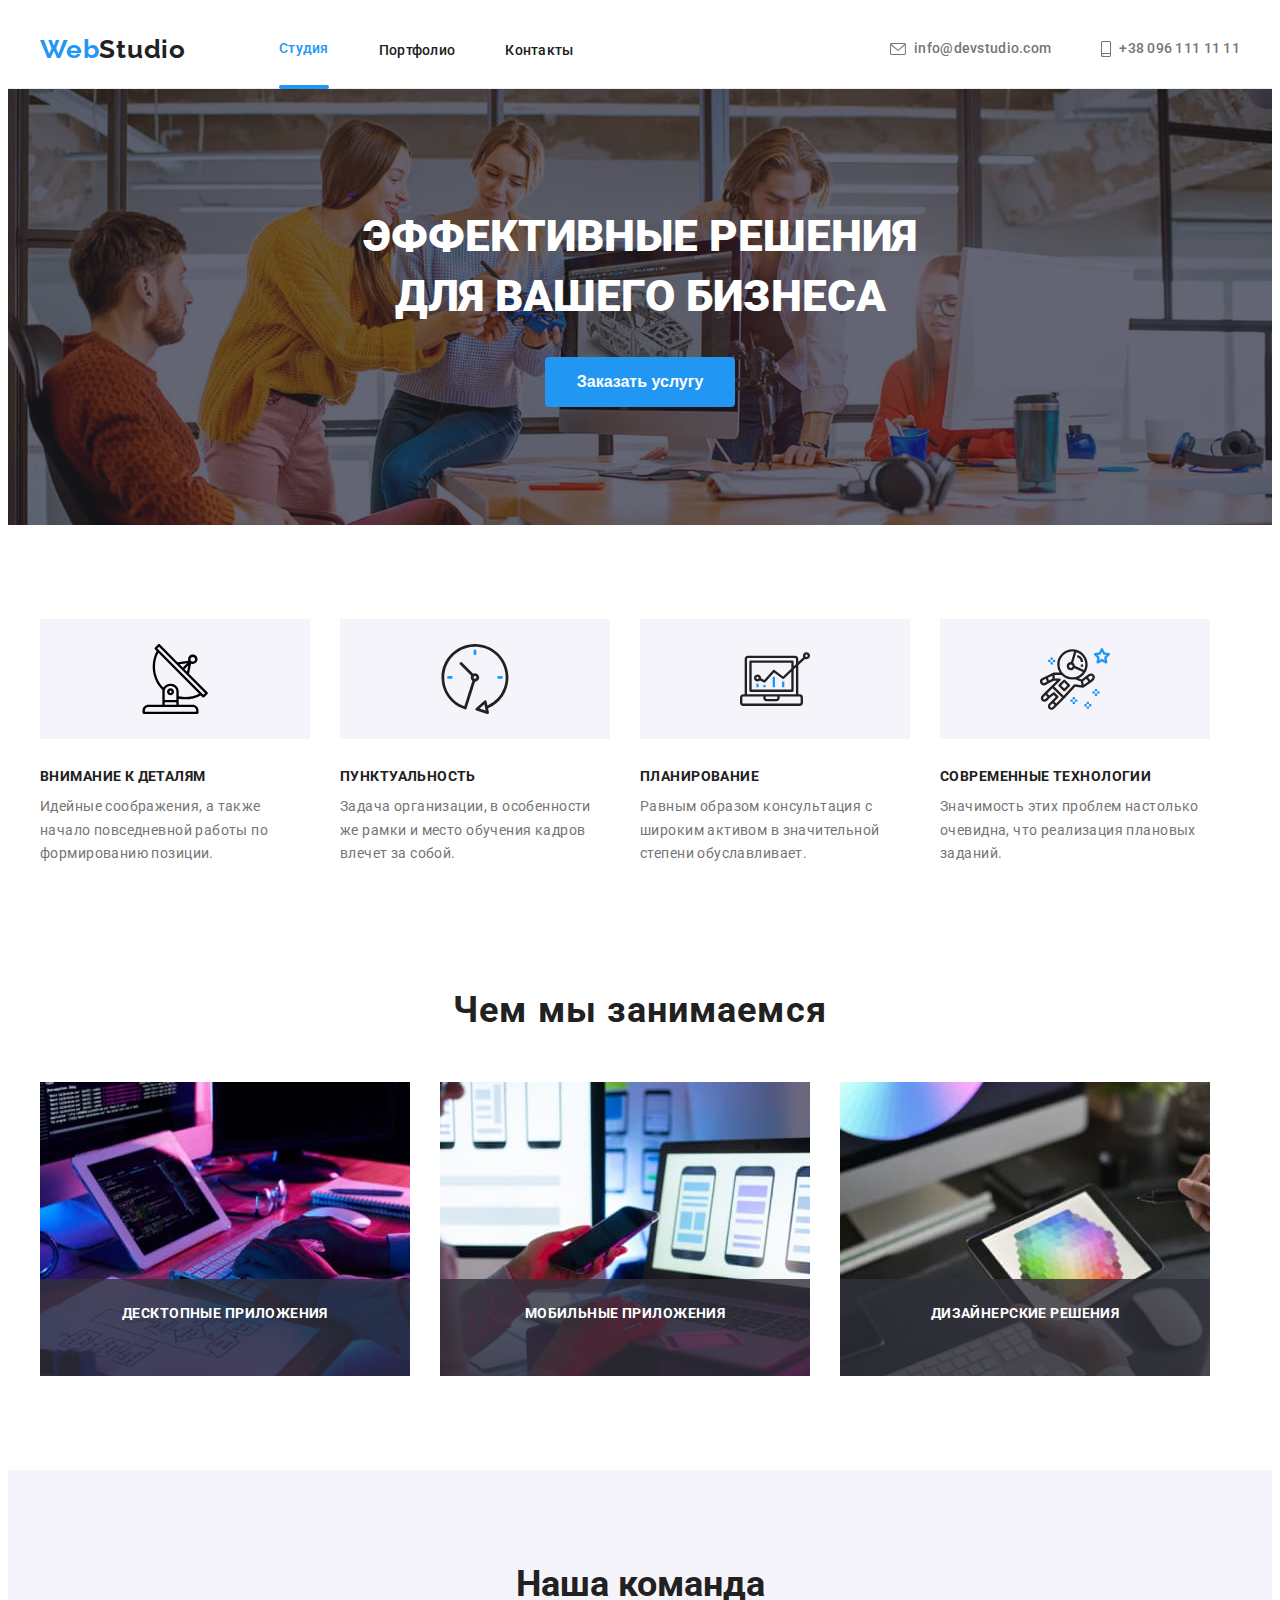
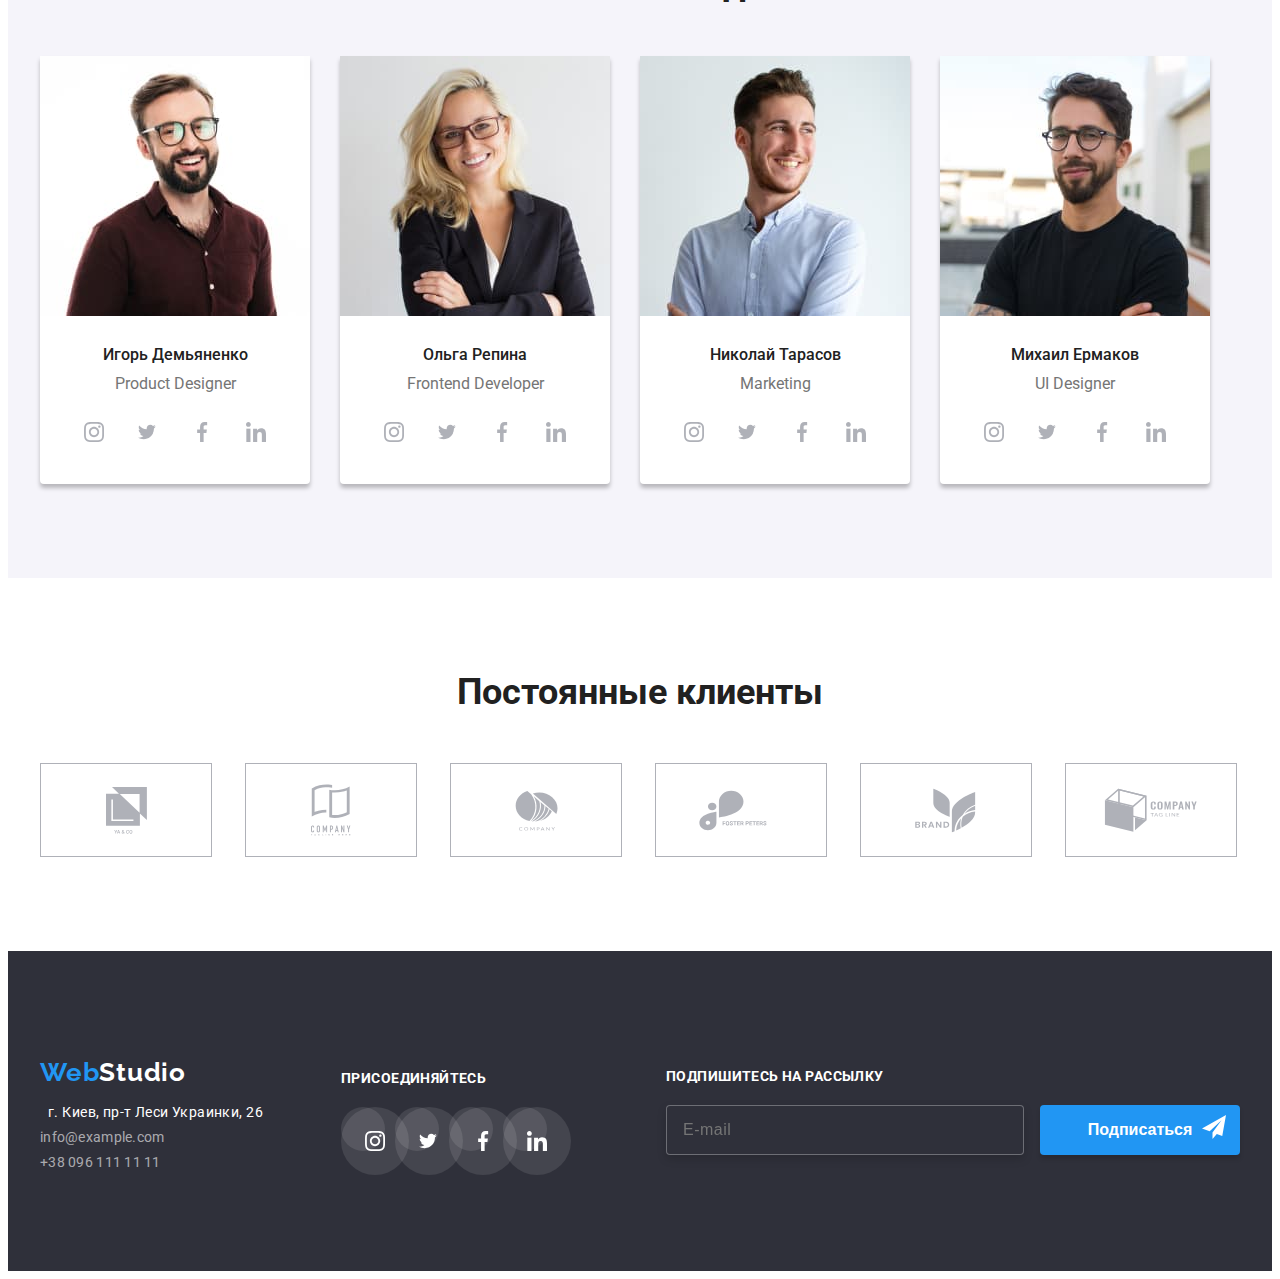
==== commit 1036685f: "доработки с марджинами" ====
--- a/index.html
+++ b/index.html
@@ -468,8 +468,8 @@
 
       <button type="submit" class="modal-form-btn" >Отправить</button>
     </form>
-    </div> -->
-    </div> -->
+    </div> 
+    </div> 
     
     <script src="./js/modal.js"></script> 
         <script src="./js/menu.js"></script>
--- a/css/main.min.css
+++ b/css/main.min.css
@@ -1,2 +1,2 @@
-:root{--main-font: "Roboto", sans-serif;--accent-color: #2196f3;--text-color: #212121;--paragraph-color: #757575;--background-color-grey: #2f303a;--text-color-white: #ffffff;--color-btn: #188ce8;--background-color-team-filters: #f5f4fa;--background-color-filters: #eeeeee;--color-footer-link: rgba(255, 255, 255, 0.6);--color-border: #ececec;--color-client-item: #afb1b8;--padding-div-projects: 20px 24px;--color-icon: #afb1b8}.visually-hidden{position:absolute !important;clip:rect(1px 1px 1px 1px);clip:rect(1px, 1px, 1px, 1px);padding:0 !important;border:0 !important;height:1px !important;width:1px !important;overflow:hidden}h1,h2,h3,h4,h5,h6,p{margin-top:0;margin-bottom:0}ul,ol{margin-top:0;margin-bottom:0;padding-left:0}img{display:block}.list{list-style:none}.link{text-decoration:none}body{font-family:var(--main-font);color:var(--text-color)}.conteiner{padding-left:15px;padding-right:15px}@media screen and (min-width: 480px){.conteiner{width:450px;margin:0 auto}}@media screen and (min-width: 768px){.conteiner{width:768px}}@media screen and (min-width: 1200px){.conteiner{width:1200px}}.section{padding-top:60px;padding-bottom:60px}@media screen and (min-width: 768px){.section{padding-top:60px;padding-bottom:60px}}@media screen and (min-width: 1200px){.section{padding-top:94px;padding-bottom:94px}}.mobile-menu{z-index:1;position:fixed;top:0;left:0;max-width:480px;max-height:796px;width:100vw;height:100vh;background-color:#ffffff;overflow:auto;opacity:0;visibility:hidden;pointer-events:none}.mobile-menu.is-open{opacity:1;visibility:visible;pointer-events:auto}.mobile-menu__coose-btn{position:absolute;border:none;background-color:transparent;padding:0;width:40px;height:40px;top:10px;right:0}.mobile-menu__container{display:flex;flex-direction:column;position:relative;padding-left:25px;padding-top:48px;padding-bottom:48px}.mobile-menu__link{font-weight:500;font-size:40px;line-height:1.17;letter-spacing:0.02em;color:#212121}.mobile-menu__link:hover,.mobile-menu__link:focus{color:var(--accent-color)}.mobile-menu__contacts-list{margin-top:302px}.mobile-menu__contacts-item:not(:last-child){margin-bottom:32px}.mobile-menu__contacts-tel{font-weight:500;font-size:34px;line-height:1.17;letter-spacing:0.02em;color:var(--paragraph-color)}.mobile-menu__contacts-tel:hover,.mobile-menu__contacts-tel:focus{color:var(--accent-color)}.mobile-menu__contacts-mail{font-weight:500;font-size:24px;line-height:1.16;letter-spacing:0.02em;color:var(--paragraph-color)}.mobile-menu__contacts-mail:hover,.mobile-menu__contacts-mail:focus{color:var(--accent-color)}.mobile-menu__social-list{display:flex;margin-top:64px}.mobile-menu__social-item:not(:last-child){padding-right:10px;border-right:1px solid rgba(33,33,33,0.2)}.mobile-menu__social-item:not(:first-child){padding-left:10px}.mobile-menu__social-link{font-weight:500;font-size:18px;line-height:22px;letter-spacing:0.02em;color:var(--accent-color)}.mobile-menu__social-list{flex-wrap:wrap}.mobile-menu__container{height:100%}.mobile-menu__contacts-list{margin-top:auto}.mobile-menu__item:not(:last-child){margin-bottom:32px}@media screen and (min-width: 768px){.mobile-menu{display:none}}.part-logo{color:var(--accent-color)}.logo-link{font-family:"Raleway", sans-serif;font-weight:700;font-size:26px;line-height:1.19;letter-spacing:0.03em;color:inherit;animation-duration:2500ms;animation-iteration-count:1}.logo-link-studio{color:var(--text-color-white)}.menu-list__link{font-weight:500;font-size:14px;line-height:1.14;letter-spacing:0.02em;color:inherit;transition:color 250ms cubic-bezier(0.4, 0, 0.2, 1)}.menu-list :hover,.menu-list :focus{color:var(--accent-color)}.backdrop{position:fixed;width:100vw;height:100vh;top:0;left:0;background-color:rgba(0,0,0,0.2);z-index:100;transition:opacity 250ms cubic-bezier(0.4, 0, 0.2, 1),visibility 250ms cubic-bezier(0.4, 0, 0.2, 1)}.is-hidden{opacity:0;visibility:hidden;pointer-events:none}.modal{position:absolute;top:50%;left:50%;transform:translate(-50%, -50%);max-width:450px;max-height:609px;width:100%;height:100%;padding:40px;border-radius:4px;background-color:var(--text-color-white);overflow:auto}.modal-close-btn{display:flex;justify-content:center;align-items:center;position:absolute;top:8px;right:8px;width:30px;height:30px;border:1px solid rgba(0,0,0,0.1);border:none;border-radius:50%;background-color:var(--text-color-white);cursor:pointer}.modal-close-btn:hover .modal-btn-icon,.modal-close-btn:focus .modal-btn-icon{fill:var(--accent-color)}.modal-btn-icon{fill:#000000;transition:fill 250ms cubic-bezier(0.4, 0, 0.2, 1)}@media screen and (min-width: 1200px){.modal{max-width:528px;max-height:581px;width:100%;height:100%}}.modal-form-head{display:block;font-weight:700;font-size:20px;line-height:1.5;text-align:center;letter-spacing:0.03em;margin-bottom:12px}.modal-form{display:flex;flex-direction:column}.modal-form-text{font-size:12px;line-height:1.16;letter-spacing:0.01em;color:var(--paragraph-color)}.modal-form-text:not(:first-child){margin-top:10px}.modal-form-input{width:100%;height:40px;box-sizing:border-box;border-radius:4px;padding-left:42px;border:1px solid rgba(33,33,33,0.2);transition:border-color 250ms cubic-bezier(0.4, 0, 0.2, 1)}.modal-form-input:focus{border-color:var(--accent-color);outline:none}.modal-form-input:focus+.user-name-icon{fill:var(--accent-color)}.modal-form-input-wrapper{position:relative;display:block;margin-top:4px;margin-bottom:10px}.user-name-icon{display:block;position:absolute;top:50%;left:12px;transform:translateY(-50%)}.modal-form-message{width:100%;max-height:120px;border:1px solid rgba(33,33,33,0.2);border-radius:4px;resize:none;padding:12px 16px;margin-top:4px;transition:border-color 250ms cubic-bezier(0.4, 0, 0.2, 1)}.modal-form-message:focus{outline:none;border-color:var(--accent-color)}.modal-form-message::placeholder{font-size:14px;line-height:1.14;letter-spacing:0.01em;color:rgba(117,117,117,0.5)}.modal-form-checkbox:checked+.modal-form-checkbox-policy::before{background-image:url(../images/iconcheck.png);border:1px solid var(--accent-color);box-shadow:0px 4px 4px rgba(0,0,0,0.25)}.modal-form-checkbox-policy{font-size:12px;line-height:1.16;margin-top:20px;color:var(--paragraph-color)}.modal-form-checkbox-policy::before{display:inline-block;content:"";vertical-align:middle;width:18px;height:17px;margin-right:7px;margin-left:13px;border:2px solid #212121;border-radius:2px;cursor:pointer;transition:box-shadow 250ms cubic-bezier(0.4, 0, 0.2, 1);transition:background-image 250ms cubic-bezier(0.4, 0, 0.2, 1);transition:border 250ms cubic-bezier(0.4, 0, 0.2, 1)}.modal-form-btn{align-self:center;width:200px;height:50px;padding:10px 32px;margin-top:30px;margin-bottom:40px;border-radius:4px;border:none;font-weight:700;font-size:16px;line-height:1.87;color:var(--text-color-white);background-color:var(--accent-color);cursor:pointer;transition:background-color 250ms cubic-bezier(0.4, 0, 0.2, 1)}.modal-form-btn:hover,.modal-form-btn:focus{color:var(--text-color-white);background-color:var(--color-btn)}@media screen and (min-width: 1200px){.modal-form-head{font-size:20px;line-height:1.15}.modal-form-message{height:120px}.modal-form-checkbox-policy{font-size:14px;line-height:1.71}}.header{height:60px}.header-conteiner{display:flex;align-items:center;justify-content:space-between;max-width:450px}.contacts-list{display:none}.menu-list{display:none}.header-menu-btn{border-color:transparent;border:none;padding:0;width:24px;height:24px;fill:black;background:transparent}.header-mobile-menu-icon{fill:currentColor;width:24px;height:24px}.current{color:var(--accent-color)}@media screen and (min-width: 768px){.header-menu-btn{display:none}.header{height:80px;border-bottom:1px solid var(--color-border)}.header-conteiner{display:flex;align-items:center;justify-content:space-between;min-width:768px}.header__navigation{display:flex;align-items:center}.logo-link{margin-right:88px;padding-top:26px;padding-bottom:26px}.menu-list{display:flex;align-items:center}.contacts-list{display:block;align-items:center;font-weight:500;font-size:12px;line-height:1.16;letter-spacing:0.02em;margin-left:84px}.menu-list__link{padding-top:32px;padding-bottom:32px}.contacts-list-item-mail-tel:not(:last-child){margin-bottom:10px}.menu-list__item:not(:last-child){margin-right:50px}.mail-tel-link{display:flex;align-items:center;color:var(--paragraph-color);transition:color 250ms cubic-bezier(0.4, 0, 0.2, 1)}.mail-tel-link:hover,.mail-tel-link:focus{color:var(--accent-color)}.mail-tel-link .header-icons{fill:currentColor;margin-right:8px}.current::after{position:absolute;left:0}.current{color:var(--accent-color);position:relative}.current::after{position:absolute;left:0;margin-top:28px;display:block;content:"";height:4px;width:100%;border-radius:2px;background-color:var(--accent-color)}}@media screen and (min-width: 1200px){.contacts-list-item-mail-tel:not(:last-child){margin-bottom:0}.header{border-bottom:1px solid var(--color-border)}.header-conteiner{min-width:1200px}.logo-link{margin-right:93px;padding-top:26px;padding-bottom:26px}.contacts-list{display:flex;align-items:center;font-size:14px;line-height:1.14;letter-spacing:0.02em;margin-left:84px}.mail-tel-link{display:flex;align-items:center;padding-top:32px;padding-bottom:32px;color:var(--paragraph-color);transition:color 250ms cubic-bezier(0.4, 0, 0.2, 1)}.mail-tel-link:hover,.mail-tel-link:focus{color:var(--accent-color)}.contacts-list-item-mail-tel{margin-left:auto}.contacts-list-item-mail-tel:not(:last-child){margin-right:50px}}.hero{width:100%;background-color:var(--background-color-grey);text-align:center;padding-top:118px;padding-bottom:118px;margin:0 auto;background-image:linear-gradient(rgba(47,48,58,0.4), rgba(47,48,58,0.4)),url("../images/hero/hero-mobile.jpg");background-size:cover}@media (min-device-pixel-ratio: 2) and (max-width: 767px), (min-resolution: 192dpi) and (max-width: 767px), (min-resolution: 2dppx) and (max-width: 767px){.hero{background-image:linear-gradient(rgba(47,48,58,0.4), rgba(47,48,58,0.4)),url("../images/hero/hero-mobile@2x.jpg")}}@media screen and (min-width: 768px){.hero{background-image:linear-gradient(rgba(47,48,58,0.4), rgba(47,48,58,0.4)),url("../images/hero/hero-tablet.jpg")}}@media (min-device-pixel-ratio: 2) and (min-width: 768px), (min-resolution: 192dpi) and (min-width: 768px), (min-resolution: 2dppx) and (min-width: 768px){.hero{background-image:linear-gradient(rgba(47,48,58,0.4), rgba(47,48,58,0.4)),url("../images/hero/hero-tablet@2x.jpg")}}@media screen and (min-width: 1200px){.hero{min-width:1600px;background-image:linear-gradient(rgba(47,48,58,0.4), rgba(47,48,58,0.4)),url("../images/hero/hero-desktop.jpg")}}@media (min-device-pixel-ratio: 2) and (min-width: 1200px), (min-resolution: 192dpi) and (min-width: 1200px), (min-resolution: 2dppx) and (min-width: 1200px){.hero{min-width:1600px;background-image:linear-gradient(rgba(47,48,58,0.4), rgba(47,48,58,0.4)),url("../images/hero/hero-desktop@2x.jpg")}}.hero__title{text-transform:uppercase;font-weight:900;font-size:26px;line-height:1.61;color:var(--text-color-white)}.modal-btn{height:50px;padding:10px 32px;margin-top:30px;border:none;border-radius:4px;font-weight:700;font-size:16px;line-height:1.87;color:var(--text-color-white);background-color:var(--accent-color);cursor:pointer;transition:color 250ms cubic-bezier(0.4, 0, 0.2, 1)}.modal-btn:hover,.modal-btn:focus{color:var(--text-color-white);background-color:var(--color-btn)}@media screen and (min-width: 1200px){.hero__title{text-transform:uppercase;font-weight:900;font-size:44px;line-height:1.36;color:var(--text-color-white)}}.description-title{font-weight:700;font-size:14px;line-height:1.14;letter-spacing:0.03em;text-transform:uppercase;margin-bottom:10px;text-align:center}@media screen and (min-width: 768px){.description-title{text-align:left}}.description{margin-top:10px;font-size:14px;line-height:1.71;letter-spacing:0.03em;color:var(--paragraph-color);max-width:450px}@media screen and (min-width: 768px){.description{max-width:354px}}@media screen and (min-width: 1200px){.skills{padding-bottom:0}.description{max-width:270px}}.skills-description-icon{display:flex;justify-content:center;align-items:center;max-width:450px;height:120px;margin-bottom:30px;background-color:var(--background-color-team-filters)}@media screen and (min-width: 768px){.skills-description-icon{max-width:354px;height:120px}}@media screen and (min-width: 1200px){.skills-description-icon{max-width:270px;height:120px}}.skills-list{display:flex;flex-direction:column;max-width:450px}.skills-list__description-item:not(:last-child){margin-bottom:30px}@media screen and (min-width: 768px){.skills-list{flex-direction:row;flex-wrap:wrap;min-width:768px}.skills-list__description-item{max-width:354px}.skills-list__description-item:nth-child(2n-1){margin-right:30px}}@media screen and (min-width: 1200px){.skills-list{display:flex;min-width:1200px}.skills-list__description-item{width:270px}.skills-list__description-item:not(:last-child){margin-right:30px}}@media screen and (max-width: 1199px){.about{display:none}}@media screen and (min-width: 1200px){.about{text-align:center}.about-img-list{display:flex;margin-right:-30px}.about-img-list-item:not(:last-child){margin-right:30px}.about-title{font-weight:700;font-size:36px;line-height:1.16;letter-spacing:0.03em;margin-bottom:50px;align-items:center;margin-bottom:50px}.about-img-list-wrapper{position:relative;overflow:hidden}.about-overlay{padding-top:27px;font-weight:700;font-size:14px;line-height:1.14;text-align:center;letter-spacing:0.03em;text-transform:uppercase;color:var(--text-color-white);background-color:rgba(47,48,58,0.8);position:absolute;bottom:0;left:0;width:100%;height:70px}}.team{text-align:center}.team-title{font-weight:700;font-size:36px;line-height:1.16}.team-img{width:100%}.team-list{display:flex;flex-direction:column;max-width:757px;height:100%}.team-list-item{background-color:var(--text-color-white);margin-top:30px;box-shadow:0px 4px 4px rgba(0,0,0,0.25);max-width:450px}.team-list-sub-title{font-weight:500;font-size:16px;line-height:1.18;margin-bottom:10px}.team-list-description{font-size:16px;line-height:1.18;color:var(--paragraph-color)}.team{background-color:var(--background-color-team-filters)}.team-list-link{display:flex;justify-content:space-between;max-width:206px;height:44px;margin-top:16px;margin-left:auto;margin-right:auto}.team-link-item{display:block;width:44px;height:44px;background-color:#ffffff;border-radius:50%}.team-link-item:not(:last-child){margin-right:10px}.social-link-icon{display:flex;justify-content:center;align-items:center;width:44px;height:44px;border-radius:50%;transition:background-color 250ms cubic-bezier(0.4, 0, 0.2, 1)}.social-link-icon:hover,.social-link-icon:focus{background-color:var(--accent-color)}.social-link-icon:hover .team-icon,.social-link-icon:focus .team-icon{fill:#ffffff}.team-icon{fill:var(--color-icon);transition:fill 250ms cubic-bezier(0.4, 0, 0.2, 1)}.team-card-list{padding:30px 32px 30px 32px}@media screen and (min-width: 768px){.team-list{flex-direction:row;flex-wrap:wrap;min-width:768px}.team-list-item{max-width:354px}.team-list-item:nth-child(2n-1){margin-right:30px}}@media screen and (min-width: 1200px){.team-title{margin-bottom:50px}.team-list{flex-wrap:nowrap}.team-list-item{width:270px;background-color:var(--text-color-white);box-shadow:0px 4px 4px rgba(0,0,0,0.25)}.team-list-item:not(:first-child){margin-left:30px}.team-list-item:nth-child(2n-1){margin-right:0}.team-list-item{margin-top:0}}.clients{text-align:center}.clients-title{font-weight:700;font-size:28px;line-height:1.17;margin-bottom:30px}.client-list{display:flex;flex-wrap:wrap;justify-content:center;align-items:center;margin-left:-30px;margin-top:-30px}.client-item{margin-left:30px;margin-top:30px;flex-basis:calc((100% - 60px) / 2)}.client-link{display:flex;justify-content:center;align-items:center;max-width:210px;height:92px;border:1px solid #afb1b8;transition:border 250ms cubic-bezier(0.4, 0, 0.2, 1)}.client-link:hover,.client-link:focus{border:1px solid #2196f3}.client-link:hover .client-icon,.client-link:focus .client-icon{fill:var(--accent-color)}.client-icon{fill:#afb1b8;transition:fill 250ms cubic-bezier(0.4, 0, 0.2, 1)}@media screen and (min-width: 768px){.client-item{flex-basis:calc((100% - 90px) / 3)}.client-link{max-width:226px;height:92px}}@media screen and (min-width: 1200px){.client-item{flex-basis:calc((100% - 180px) / 6)}.clients-title{font-size:36px;line-height:1.16;margin-bottom:50px}.client-link{max-width:170px;height:92px}}.picture{width:100%;height:294px}.filters-list{justify-content:flex-start;display:flex;flex-wrap:wrap;margin-right:-8px;margin-bottom:-15px}.filters-list-item{margin-right:8px;margin-bottom:15px}.filters-list-item:not(nth-child(3n)){margin-right:8px}.filters-list-btn{height:38px;padding:6px 22px;font-weight:500;font-size:16px;line-height:1.62;border:none;background-color:var(--background-color-team-filters);color:var(--text-color);transition:background-color 250ms cubic-bezier(0.4, 0, 0.2, 1),box-shadow 250ms cubic-bezier(0.4, 0, 0.2, 1),color 250ms cubic-bezier(0.4, 0, 0.2, 1)}.filters-list-btn:hover,.filters-list-btn:focus{color:var(--text-color-white);background-color:var(--accent-color);box-shadow:0px 4px 4px rgba(0,0,0,0.25);cursor:pointer}.projects-list{display:flex;flex-direction:column;flex-wrap:wrap;height:100%}.projects-list-title{margin-bottom:4px;font-weight:700;font-size:18px;line-height:2;letter-spacing:0.03em;color:inherit}.projects-description{font-size:16px;line-height:1.87;letter-spacing:0.03em;color:var(--paragraph-color)}.projects-item{width:100%;height:100%;max-width:450px;max-height:404px;margin-top:30px;background-color:var(--text-color-white)}.projects-item:hover,.projects-item:focus{box-shadow:0px 4px 4px rgba(0,0,0,0.25)}.picture{width:100%;height:100%}.tecno{padding:var(--padding-div-projects);border-bottom:1px solid var(--background-color-filters);border-left:1px solid var(--background-color-filters);border-right:1px solid var(--background-color-filters);flex-grow:1}.neworlean{padding:var(--padding-div-projects);border-bottom:1px solid var(--background-color-filters);border-left:1px solid var(--background-color-filters);border-right:1px solid var(--background-color-filters)}.seafood{padding:var(--padding-div-projects);border-bottom:1px solid var(--background-color-filters);border-left:1px solid var(--background-color-filters);border-right:1px solid var(--background-color-filters)}.prime{padding:var(--padding-div-projects);border-bottom:1px solid var(--background-color-filters);border-left:1px solid var(--background-color-filters);border-right:1px solid var(--background-color-filters)}.boxes{padding:var(--padding-div-projects);border-bottom:1px solid var(--background-color-filters);border-left:1px solid var(--background-color-filters);border-right:1px solid var(--background-color-filters)}.bordes{padding:var(--padding-div-projects);border-bottom:1px solid var(--background-color-filters);border-left:1px solid var(--background-color-filters);border-right:1px solid var(--background-color-filters)}.limited-edition{padding:var(--padding-div-projects);border-bottom:1px solid var(--background-color-filters);border-left:1px solid var(--background-color-filters);border-right:1px solid var(--background-color-filters)}.lab{padding:var(--padding-div-projects);border-bottom:1px solid var(--background-color-filters);border-left:1px solid var(--background-color-filters);border-right:1px solid var(--background-color-filters)}.growing-business{padding:var(--padding-div-projects);border-bottom:1px solid var(--background-color-filters);border-left:1px solid var(--background-color-filters);border-right:1px solid var(--background-color-filters)}.project-list-img-wrapper{position:relative;overflow:hidden}.overlay{font-size:18px;line-height:1.55;letter-spacing:0.03em;padding:63px 24px;color:var(--text-color-white);background-color:rgba(33,150,243,0.9);position:absolute;top:0;left:0;width:100%;height:100%;transform:translateY(100%);transition:transform 250ms cubic-bezier(0.4, 0, 0.2, 1)}.projects-link{color:var(--text-color);display:flex;flex-direction:column;height:100%;color:var(--text-color)}.projects-link:hover .overlay,.projects-link:focus .overlay{transform:translateY(0%)}@media screen and (min-width: 768px){.filters-list{display:flex;justify-content:center}.filters-list-item:not(:last-child){margin-right:8px}.projects-list{display:flex;flex-direction:row;flex-wrap:wrap;min-width:768px}.projects-item{max-width:354px;max-height:440px;width:100%;height:100%}.projects-item:nth-child(2n-1){margin-right:30px}.projects-item{background-color:var(--text-color-white)}.projects-item:hover,.projects-item:focus{box-shadow:0px 4px 4px rgba(0,0,0,0.25)}}@media screen and (min-width: 1200px){.filters-list{display:flex;justify-content:center;margin-bottom:50px}.filters-list-item:not(:last-child){margin-right:8px}.filters-list-btn{height:38px;padding:6px 22px;font-weight:500;font-size:16px;line-height:1.62;background-color:var(--background-color-team-filters);color:var(--text-color);transition:background-color 250ms cubic-bezier(0.4, 0, 0.2, 1),box-shadow 250ms cubic-bezier(0.4, 0, 0.2, 1),color 250ms cubic-bezier(0.4, 0, 0.2, 1)}.filters-list-btn:hover,.filters-list-btn:focus{color:var(--text-color-white);background-color:var(--accent-color);box-shadow:0px 4px 4px rgba(0,0,0,0.25);cursor:pointer}.projects-list{display:flex;flex-wrap:wrap;margin-right:-30px;margin-top:-30px}.projects-item{width:370px;height:404px;margin-right:30px;margin-top:30px;background-color:var(--text-color-white)}}.footer{background-color:var(--background-color-grey);padding-top:60px;padding-bottom:60px}.logo-footer{display:flex;justify-content:center;margin:0 auto}.footer-div{display:flex;flex-direction:column;align-items:center}.address-div{max-width:232px;align-items:center}.address{text-align:center;font-style:normal;font-size:14px;line-height:0.58;letter-spacing:0.03em;color:var(--text-color-white);margin-top:20px}.footer-title{font-weight:700;font-size:14px;line-height:1.14;letter-spacing:0.03em;text-transform:uppercase;color:var(--text-color-white);margin-bottom:20px}.footer-feedback{text-align:center;margin-top:20px}.footer-form{text-align:center}.footer-form-field{font-weight:700;font-size:14px;line-height:1.14;letter-spacing:0.03em;text-transform:uppercase;color:var(--text-color-white)}.footer-social-link-icon{display:flex;justify-content:center;align-items:center;padding:12px;width:44px;height:44px;background:rgba(255,255,255,0.1);border-radius:50%;transition:background-color 250ms cubic-bezier(0.4, 0, 0.2, 1)}.footer-icon{fill:var(--text-color-white)}.footer-form-email{font-size:16px;line-height:1.25;letter-spacing:0.03em;background-color:var(--background-color-grey);color:rgba(255,255,255,0.6);width:100%;height:50px;padding:15px 0 15px 16px;border:1px solid rgba(255,255,255,0.3);border-radius:4px;box-sizing:border-box}.footer-form-btn{position:relative;width:200px;height:50px;padding:10px 28px;font-weight:700;font-size:16px;line-height:1.87;background:var(--accent-color);box-shadow:0px 4px 4px rgba(0,0,0,0.15);border-radius:4px;color:var(--text-color-white);cursor:pointer;margin-top:20px;border:none}.footer-form-icon{position:absolute;top:13;right:13.8;margin-left:10px;fill:var(--text-color-white)}.footer-list{display:flex;justify-content:space-between}.footer-contacts{margin-top:60px;margin-bottom:60px}.footer-contacts-list{font-weight:400;font-size:14px;line-height:0.58;letter-spacing:0.02em;margin-top:8px}.footer-contacts-list:hover,.footer-contacts-list:focus{color:var(--accent-color)}.footer-contacts-list-item{display:flex;justify-content:center;margin-top:8px;margin-bottom:8px}.footer-tel-link{color:var(--color-footer-link);transition:color 250ms cubic-bezier(0.4, 0, 0.2, 1)}.footer-mail-link{color:var(--color-footer-link);transition:color 250ms cubic-bezier(0.4, 0, 0.2, 1)}.footer-link-item{display:block;width:44px;height:44px;background:rgba(255,255,255,0.1);border-radius:50%}.footer-link-item:not(:last-child){margin-right:10px}.footer-title{text-align:center;font-weight:700;font-size:14px;line-height:1.14;letter-spacing:0.03em;text-transform:uppercase;color:var(--text-color-white)}@media screen and (min-width: 768px){.footer-div{align-items:stretch}.footer-div-link{display:flex;justify-content:space-around;align-items:center}.footer-form-email{max-width:450px;display:block;margin-left:auto;margin-right:auto}}@media screen and (min-width: 1200px){.logo-footer{justify-content:flex-start;padding:0}.footer-title{text-align:left}.footer-form-field{justify-content:flex-start}.footer-feedback{margin-top:0}.footer-form{text-align:left}.footer-contacts-list-item{justify-content:flex-start;margin-top:9px;margin-bottom:9px}.footer-contacts-list-item-tel{text-align:left}.address-div{text-align:left;width:231px}.footer-div{flex-direction:row;display:flex;align-items:baseline;justify-content:space-between}.address-div{margin-right:70px}.footer-form-email{display:inline-block;font-size:16px;line-height:1.25;letter-spacing:0.03em;background-color:var(--background-color-grey);color:rgba(255,255,255,0.6);width:358px;height:50px;padding:16px 0 16px 16px;margin-right:12px;border:1px solid rgba(255,255,255,0.3);border-radius:4px;box-sizing:border-box;filter:drop-shadow(0px 4px 4px rgba(0,0,0,0.15));transition:border 250ms cubic-bezier(0.4, 0, 0.2, 1)}.footer-form-email:focus,.footer-form-email:hover{border:1px solid rgba(33,150,243,0.3);outline:none}.footer-form-btn{position:relative;width:200px;height:50px;padding:10px 28px;font-weight:700;font-size:16px;line-height:1.87;background:var(--accent-color);box-shadow:0px 4px 4px rgba(0,0,0,0.15);border-radius:4px;color:var(--text-color-white);cursor:pointer;transition:background-color 250ms cubic-bezier(0.4, 0, 0.2, 1)}.footer-form-btn:hover,.footer-form-btn:focus{color:var(--text-color-white);background-color:var(--color-btn)}}
+:root{--main-font: "Roboto", sans-serif;--accent-color: #2196f3;--text-color: #212121;--paragraph-color: #757575;--background-color-grey: #2f303a;--text-color-white: #ffffff;--color-btn: #188ce8;--background-color-team-filters: #f5f4fa;--background-color-filters: #eeeeee;--color-footer-link: rgba(255, 255, 255, 0.6);--color-border: #ececec;--color-client-item: #afb1b8;--padding-div-projects: 20px 24px;--color-icon: #afb1b8}.visually-hidden{position:absolute !important;clip:rect(1px 1px 1px 1px);clip:rect(1px, 1px, 1px, 1px);padding:0 !important;border:0 !important;height:1px !important;width:1px !important;overflow:hidden}h1,h2,h3,h4,h5,h6,p{margin-top:0;margin-bottom:0}ul,ol{margin-top:0;margin-bottom:0;padding-left:0}img{display:block}.list{list-style:none}.link{text-decoration:none}body{font-family:var(--main-font);color:var(--text-color)}.conteiner{padding-left:15px;padding-right:15px}@media screen and (min-width: 480px){.conteiner{width:450px;margin:0 auto}}@media screen and (min-width: 768px){.conteiner{width:768px}}@media screen and (min-width: 1200px){.conteiner{width:1200px}}.section{padding-top:60px;padding-bottom:60px}@media screen and (min-width: 768px){.section{padding-top:60px;padding-bottom:60px}}@media screen and (min-width: 1200px){.section{padding-top:94px;padding-bottom:94px}}.mobile-menu{z-index:1;position:fixed;top:0;left:0;max-width:100%;max-height:796px;width:100vw;height:100vh;background-color:#ffffff;overflow:auto;opacity:0;visibility:hidden;pointer-events:none}.mobile-menu.is-open{opacity:1;visibility:visible;pointer-events:auto}.mobile-menu__coose-btn{position:absolute;border:none;background-color:transparent;padding:0;width:40px;height:40px;top:10px;right:0}.mobile-menu__container{display:flex;flex-direction:column;position:relative;padding-left:25px;padding-top:48px;padding-bottom:48px}.mobile-menu__link{font-weight:500;font-size:40px;line-height:1.17;letter-spacing:0.02em;color:#212121}.mobile-menu__link:hover,.mobile-menu__link:focus{color:var(--accent-color)}.mobile-menu__contacts-list{margin-top:302px}.mobile-menu__contacts-item:not(:last-child){margin-bottom:32px}.mobile-menu__contacts-tel{font-weight:500;font-size:34px;line-height:1.17;letter-spacing:0.02em;color:var(--paragraph-color)}.mobile-menu__contacts-tel:hover,.mobile-menu__contacts-tel:focus{color:var(--accent-color)}.mobile-menu__contacts-mail{font-weight:500;font-size:24px;line-height:1.16;letter-spacing:0.02em;color:var(--paragraph-color)}.mobile-menu__contacts-mail:hover,.mobile-menu__contacts-mail:focus{color:var(--accent-color)}.mobile-menu__social-list{display:flex;flex-wrap:nowrap;margin-top:64px}.mobile-menu__social-item:not(:last-child){padding-right:10px;border-right:1px solid rgba(33,33,33,0.2)}.mobile-menu__social-item:not(:first-child){padding-left:10px}.mobile-menu__social-link{font-weight:500;font-size:18px;line-height:1.2;letter-spacing:0.02em;color:var(--accent-color)}.mobile-menu__social-list{flex-wrap:wrap}.mobile-menu__container{height:100%}.mobile-menu__contacts-list{margin-top:auto}.mobile-menu__item:not(:last-child){margin-bottom:32px}@media screen and (min-width: 768px){.mobile-menu{display:none}}.part-logo{color:var(--accent-color)}.logo-link{font-family:"Raleway", sans-serif;font-weight:700;font-size:26px;line-height:1.19;letter-spacing:0.03em;color:inherit;animation-duration:2500ms;animation-iteration-count:1}.logo-link-studio{color:var(--text-color-white)}.menu-list__link{font-weight:500;font-size:14px;line-height:1.14;letter-spacing:0.02em;color:inherit;transition:color 250ms cubic-bezier(0.4, 0, 0.2, 1)}.menu-list :hover,.menu-list :focus{color:var(--accent-color)}.backdrop{position:fixed;width:100vw;height:100vh;top:0;left:0;background-color:rgba(0,0,0,0.2);z-index:100;transition:opacity 250ms cubic-bezier(0.4, 0, 0.2, 1),visibility 250ms cubic-bezier(0.4, 0, 0.2, 1)}.is-hidden{opacity:0;visibility:hidden;pointer-events:none}.modal{position:absolute;top:50%;left:50%;transform:translate(-50%, -50%);max-width:450px;max-height:609px;width:100%;height:100%;padding:40px;border-radius:4px;background-color:var(--text-color-white);overflow:auto}.modal-close-btn{display:flex;justify-content:center;align-items:center;position:absolute;top:8px;right:8px;width:30px;height:30px;border:1px solid rgba(0,0,0,0.1);border:none;border-radius:50%;background-color:var(--text-color-white);cursor:pointer}.modal-close-btn:hover .modal-btn-icon,.modal-close-btn:focus .modal-btn-icon{fill:var(--accent-color)}.modal-btn-icon{fill:#000000;transition:fill 250ms cubic-bezier(0.4, 0, 0.2, 1)}@media screen and (min-width: 1200px){.modal{max-width:528px;max-height:581px;width:100%;height:100%}}.modal-form-head{display:block;font-weight:700;font-size:20px;line-height:1.5;text-align:center;letter-spacing:0.03em;margin-bottom:12px}.modal-form{display:flex;flex-direction:column}.modal-form-text{font-size:12px;line-height:1.16;letter-spacing:0.01em;color:var(--paragraph-color)}.modal-form-text:not(:first-child){margin-top:10px}.modal-form-input{width:100%;height:40px;box-sizing:border-box;border-radius:4px;padding-left:42px;border:1px solid rgba(33,33,33,0.2);transition:border-color 250ms cubic-bezier(0.4, 0, 0.2, 1)}.modal-form-input:focus{border-color:var(--accent-color);outline:none}.modal-form-input:focus+.user-name-icon{fill:var(--accent-color)}.modal-form-input-wrapper{position:relative;display:block;margin-top:4px;margin-bottom:10px}.user-name-icon{display:block;position:absolute;top:50%;left:12px;transform:translateY(-50%)}.modal-form-message{width:100%;max-height:120px;border:1px solid rgba(33,33,33,0.2);border-radius:4px;resize:none;padding:12px 16px;margin-top:4px;transition:border-color 250ms cubic-bezier(0.4, 0, 0.2, 1)}.modal-form-message:focus{outline:none;border-color:var(--accent-color)}.modal-form-message::placeholder{font-size:14px;line-height:1.14;letter-spacing:0.01em;color:rgba(117,117,117,0.5)}.modal-form-checkbox:checked+.modal-form-checkbox-policy::before{background-image:url(../images/iconcheck.png);border:1px solid var(--accent-color);box-shadow:0px 4px 4px rgba(0,0,0,0.25)}.modal-form-checkbox-policy{font-size:12px;line-height:1.16;margin-top:20px;color:var(--paragraph-color)}.modal-form-checkbox-policy::before{display:inline-block;content:"";vertical-align:middle;width:18px;height:17px;margin-right:7px;margin-left:13px;border:2px solid #212121;border-radius:2px;cursor:pointer;transition:box-shadow 250ms cubic-bezier(0.4, 0, 0.2, 1);transition:background-image 250ms cubic-bezier(0.4, 0, 0.2, 1);transition:border 250ms cubic-bezier(0.4, 0, 0.2, 1)}.modal-form-btn{align-self:center;width:200px;height:50px;padding:10px 32px;margin-top:30px;margin-bottom:40px;border-radius:4px;border:none;font-weight:700;font-size:16px;line-height:1.87;color:var(--text-color-white);background-color:var(--accent-color);cursor:pointer;transition:background-color 250ms cubic-bezier(0.4, 0, 0.2, 1)}.modal-form-btn:hover,.modal-form-btn:focus{color:var(--text-color-white);background-color:var(--color-btn)}.modal-form-btn .modal-form-policy-link{font-weight:normal;font-size:12px;line-height:1.16;letter-spacing:0.03em}@media screen and (min-width: 1200px){.modal-form-head{font-size:20px;line-height:1.15}.modal-form-message{height:120px}.modal-form-checkbox-policy{font-size:14px;line-height:1.71}}.header{height:60px}.header-conteiner{display:flex;align-items:center;justify-content:space-between;max-width:450px}.contacts-list{display:none}.menu-list{display:none}.header-menu-btn{border-color:transparent;border:none;padding:0;width:24px;height:24px;fill:black;background:transparent}.header-mobile-menu-icon{fill:currentColor;width:24px;height:24px}.current{color:var(--accent-color)}@media screen and (min-width: 768px){.header-menu-btn{display:none}.header{height:80px;border-bottom:1px solid var(--color-border)}.header-conteiner{display:flex;align-items:center;justify-content:space-between;min-width:768px}.header__navigation{display:flex;align-items:center}.logo-link{margin-right:88px;padding-top:26px;padding-bottom:26px}.menu-list{display:flex;align-items:center}.contacts-list{display:block;align-items:center;font-weight:500;font-size:12px;line-height:1.16;letter-spacing:0.02em;margin-left:84px}.menu-list__link{padding-top:32px;padding-bottom:32px}.contacts-list-item-mail-tel:not(:last-child){margin-bottom:10px}.menu-list__item:not(:last-child){margin-right:50px}.mail-tel-link{display:flex;align-items:center;color:var(--paragraph-color);transition:color 250ms cubic-bezier(0.4, 0, 0.2, 1)}.mail-tel-link:hover,.mail-tel-link:focus{color:var(--accent-color)}.mail-tel-link .header-icons{fill:currentColor;margin-right:8px}.current::after{position:absolute;left:0}.current{color:var(--accent-color);position:relative}.current::after{position:absolute;left:0;margin-top:28px;display:block;content:"";height:4px;width:100%;border-radius:2px;background-color:var(--accent-color)}}@media screen and (min-width: 1200px){.contacts-list-item-mail-tel:not(:last-child){margin-bottom:0}.header{border-bottom:1px solid var(--color-border)}.header-conteiner{min-width:1200px}.logo-link{margin-right:93px;padding-top:26px;padding-bottom:26px}.contacts-list{display:flex;align-items:center;font-size:14px;line-height:1.14;letter-spacing:0.02em;margin-left:84px}.mail-tel-link{display:flex;align-items:center;padding-top:32px;padding-bottom:32px;color:var(--paragraph-color);transition:color 250ms cubic-bezier(0.4, 0, 0.2, 1)}.mail-tel-link:hover,.mail-tel-link:focus{color:var(--accent-color)}.contacts-list-item-mail-tel{margin-left:auto}.contacts-list-item-mail-tel:not(:last-child){margin-right:50px}}.hero{width:100%;background-color:var(--background-color-grey);text-align:center;padding-top:118px;padding-bottom:118px;margin:0 auto;background-image:linear-gradient(rgba(47,48,58,0.4), rgba(47,48,58,0.4)),url("../images/hero/hero-mobile.jpg");background-size:cover}@media (min-device-pixel-ratio: 2) and (max-width: 767px), (min-resolution: 192dpi) and (max-width: 767px), (min-resolution: 2dppx) and (max-width: 767px){.hero{background-image:linear-gradient(rgba(47,48,58,0.4), rgba(47,48,58,0.4)),url("../images/hero/hero-mobile@2x.jpg")}}@media screen and (min-width: 768px){.hero{background-image:linear-gradient(rgba(47,48,58,0.4), rgba(47,48,58,0.4)),url("../images/hero/hero-tablet.jpg")}}@media (min-device-pixel-ratio: 2) and (min-width: 768px), (min-resolution: 192dpi) and (min-width: 768px), (min-resolution: 2dppx) and (min-width: 768px){.hero{background-image:linear-gradient(rgba(47,48,58,0.4), rgba(47,48,58,0.4)),url("../images/hero/hero-tablet@2x.jpg")}}@media screen and (min-width: 1200px){.hero{max-width:1600px;background-image:linear-gradient(rgba(47,48,58,0.4), rgba(47,48,58,0.4)),url("../images/hero/hero-desktop.jpg")}}@media (min-device-pixel-ratio: 2) and (min-width: 1200px), (min-resolution: 192dpi) and (min-width: 1200px), (min-resolution: 2dppx) and (min-width: 1200px){.hero{max-width:1600px;background-image:linear-gradient(rgba(47,48,58,0.4), rgba(47,48,58,0.4)),url("../images/hero/hero-desktop@2x.jpg")}}.hero__title{text-transform:uppercase;font-weight:900;font-size:26px;line-height:1.61;color:var(--text-color-white)}.modal-btn{height:50px;padding:10px 32px;margin-top:30px;border:none;border-radius:4px;font-weight:700;font-size:16px;line-height:1.87;color:var(--text-color-white);background-color:var(--accent-color);cursor:pointer;transition:color 250ms cubic-bezier(0.4, 0, 0.2, 1)}.modal-btn:hover,.modal-btn:focus{color:var(--text-color-white);background-color:var(--color-btn)}@media screen and (min-width: 1200px){.hero__title{text-transform:uppercase;font-weight:900;font-size:44px;line-height:1.36;color:var(--text-color-white)}}.description-title{font-weight:700;font-size:14px;line-height:1.14;letter-spacing:0.03em;text-transform:uppercase;margin-bottom:10px;text-align:center}@media screen and (min-width: 768px){.description-title{text-align:left}}.description{margin-top:10px;font-size:14px;line-height:1.71;letter-spacing:0.03em;color:var(--paragraph-color);max-width:450px}@media screen and (min-width: 768px){.description{max-width:354px}}@media screen and (min-width: 1200px){.skills{padding-bottom:0}.description{max-width:270px}}.skills-description-icon{display:flex;justify-content:center;align-items:center;max-width:450px;height:120px;margin-bottom:30px;background-color:var(--background-color-team-filters)}@media screen and (min-width: 768px){.skills-description-icon{max-width:354px;height:120px}}@media screen and (min-width: 1200px){.skills-description-icon{max-width:270px;height:120px}}.skills-list{display:flex;flex-direction:column;max-width:450px}.skills-list__description-item:not(:last-child){margin-bottom:30px}@media screen and (min-width: 768px){.skills-list{flex-direction:row;flex-wrap:wrap;min-width:768px}.skills-list__description-item{max-width:354px}.skills-list__description-item:nth-child(2n-1){margin-right:30px}}@media screen and (min-width: 1200px){.skills-list{display:flex;min-width:1200px}.skills-list__description-item{width:270px}.skills-list__description-item:not(:last-child){margin-right:30px}}@media screen and (max-width: 1199px){.about{display:none}}@media screen and (min-width: 1200px){.about{text-align:center}.about-img-list{display:flex;margin-right:-30px}.about-img-list-item:not(:last-child){margin-right:30px}.about-title{font-weight:700;font-size:36px;line-height:1.16;letter-spacing:0.03em;margin-bottom:50px;align-items:center;margin-bottom:50px}.about-img-list-wrapper{position:relative;overflow:hidden}.about-overlay{padding-top:27px;font-weight:700;font-size:14px;line-height:1.14;text-align:center;letter-spacing:0.03em;text-transform:uppercase;color:var(--text-color-white);background-color:rgba(47,48,58,0.8);position:absolute;bottom:0;left:0;width:100%;height:70px}}.team{text-align:center}.team-title{font-weight:700;font-size:36px;line-height:1.16}.team-img{width:100%}.team-list{display:flex;flex-direction:column;max-width:757px;height:100%}.team-list-item{background-color:var(--text-color-white);margin-top:30px;box-shadow:0px 4px 4px rgba(0,0,0,0.25);max-width:450px;border-radius:0px 0px 4px 4px}.team-list-sub-title{font-weight:500;font-size:16px;line-height:1.18;margin-bottom:10px}.team-list-description{font-size:16px;line-height:1.18;color:var(--paragraph-color)}.team{background-color:var(--background-color-team-filters)}.team-list-link{display:flex;justify-content:space-between;max-width:206px;height:44px;margin-top:16px;margin-left:auto;margin-right:auto}.team-link-item{display:block;width:44px;height:44px;background-color:#ffffff;border-radius:50%}.team-link-item:not(:last-child){margin-right:10px}.social-link-icon{display:flex;justify-content:center;align-items:center;width:44px;height:44px;border-radius:50%;transition:background-color 250ms cubic-bezier(0.4, 0, 0.2, 1)}.social-link-icon:hover,.social-link-icon:focus{background-color:var(--accent-color)}.social-link-icon:hover .team-icon,.social-link-icon:focus .team-icon{fill:#ffffff}.team-icon{fill:var(--color-icon);transition:fill 250ms cubic-bezier(0.4, 0, 0.2, 1)}.team-card-list{padding:30px 32px 30px 32px}@media screen and (min-width: 768px){.team-list{flex-direction:row;flex-wrap:wrap;min-width:768px}.team-list-item{max-width:354px}.team-list-item:nth-child(2n-1){margin-right:30px}}@media screen and (min-width: 1200px){.team-title{margin-bottom:50px}.team-list{flex-wrap:nowrap}.team-list-item{width:270px;background-color:var(--text-color-white);box-shadow:0px 4px 4px rgba(0,0,0,0.25)}.team-list-item:not(:first-child){margin-left:30px}.team-list-item:nth-child(2n-1){margin-right:0}.team-list-item{margin-top:0}}.clients{text-align:center}.clients-title{font-weight:700;font-size:28px;line-height:1.17;margin-bottom:30px}.client-list{display:flex;flex-wrap:wrap;justify-content:center;align-items:center;margin-left:-30px;margin-top:-30px}.client-item{margin-left:30px;margin-top:30px;flex-basis:calc((100% - 60px) / 2)}.client-link{display:flex;justify-content:center;align-items:center;max-width:210px;height:92px;border:1px solid #afb1b8;transition:border 250ms cubic-bezier(0.4, 0, 0.2, 1)}.client-link:hover,.client-link:focus{border:1px solid #2196f3}.client-link:hover .client-icon,.client-link:focus .client-icon{fill:var(--accent-color)}.client-icon{fill:#afb1b8;transition:fill 250ms cubic-bezier(0.4, 0, 0.2, 1)}@media screen and (min-width: 768px){.client-item{flex-basis:calc((100% - 90px) / 3)}.client-link{max-width:226px;height:92px}}@media screen and (min-width: 1200px){.client-item{flex-basis:calc((100% - 180px) / 6)}.clients-title{font-size:36px;line-height:1.16;margin-bottom:50px}.client-link{max-width:170px;height:92px}}.picture{width:100%;height:294px}.projects-img{width:100%}.filters-list{justify-content:flex-start;display:flex;flex-wrap:wrap;margin-right:-8px;margin-bottom:-15px}.filters-list-item{margin-right:8px;margin-bottom:15px}.filters-list-item:not(nth-child(3n)){margin-right:8px}.filters-list-btn{height:38px;padding:6px 22px;font-weight:500;font-size:16px;line-height:1.62;border:none;background-color:var(--background-color-team-filters);color:var(--text-color);transition:background-color 250ms cubic-bezier(0.4, 0, 0.2, 1),box-shadow 250ms cubic-bezier(0.4, 0, 0.2, 1),color 250ms cubic-bezier(0.4, 0, 0.2, 1)}.filters-list-btn:hover,.filters-list-btn:focus{color:var(--text-color-white);background-color:var(--accent-color);box-shadow:0px 4px 4px rgba(0,0,0,0.25);cursor:pointer}.projects-list{display:flex;flex-direction:column;flex-wrap:wrap;height:100%}.projects-list-title{margin-bottom:4px;font-weight:700;font-size:18px;line-height:2;letter-spacing:0.03em;color:inherit}.projects-description{font-size:16px;line-height:1.87;letter-spacing:0.03em;color:var(--paragraph-color)}.projects-item{width:100%;height:100%;max-width:450px;max-height:404px;margin-top:30px;background-color:var(--text-color-white)}.projects-item:hover,.projects-item:focus{box-shadow:0px 4px 4px rgba(0,0,0,0.25)}.picture{width:100%;height:100%}.tecno{padding:var(--padding-div-projects);border-bottom:1px solid var(--background-color-filters);border-left:1px solid var(--background-color-filters);border-right:1px solid var(--background-color-filters)}.neworlean{padding:var(--padding-div-projects);border-bottom:1px solid var(--background-color-filters);border-left:1px solid var(--background-color-filters);border-right:1px solid var(--background-color-filters)}.seafood{padding:var(--padding-div-projects);border-bottom:1px solid var(--background-color-filters);border-left:1px solid var(--background-color-filters);border-right:1px solid var(--background-color-filters)}.prime{padding:var(--padding-div-projects);border-bottom:1px solid var(--background-color-filters);border-left:1px solid var(--background-color-filters);border-right:1px solid var(--background-color-filters)}.boxes{padding:var(--padding-div-projects);border-bottom:1px solid var(--background-color-filters);border-left:1px solid var(--background-color-filters);border-right:1px solid var(--background-color-filters)}.bordes{padding:var(--padding-div-projects);border-bottom:1px solid var(--background-color-filters);border-left:1px solid var(--background-color-filters);border-right:1px solid var(--background-color-filters)}.limited-edition{padding:var(--padding-div-projects);border-bottom:1px solid var(--background-color-filters);border-left:1px solid var(--background-color-filters);border-right:1px solid var(--background-color-filters)}.lab{padding:var(--padding-div-projects);border-bottom:1px solid var(--background-color-filters);border-left:1px solid var(--background-color-filters);border-right:1px solid var(--background-color-filters)}.growing-business{padding:var(--padding-div-projects);border-bottom:1px solid var(--background-color-filters);border-left:1px solid var(--background-color-filters);border-right:1px solid var(--background-color-filters)}.project-list-img-wrapper{position:relative;overflow:hidden}.overlay{font-size:18px;line-height:1.55;letter-spacing:0.03em;padding:63px 24px;color:var(--text-color-white);background-color:rgba(33,150,243,0.9);position:absolute;top:0;left:0;width:100%;height:100%;transform:translateY(100%);transition:transform 250ms cubic-bezier(0.4, 0, 0.2, 1)}.projects-link{color:var(--text-color);display:flex;flex-direction:column;height:100%;color:var(--text-color)}.projects-link:hover .overlay,.projects-link:focus .overlay{transform:translateY(0%)}@media screen and (min-width: 768px){.filters-list{display:flex;justify-content:center}.filters-list-item:not(:last-child){margin-right:8px}.projects-list{display:flex;flex-direction:row;flex-wrap:wrap;min-width:768px}.projects-item{max-width:354px;max-height:440px;width:100%;height:100%}.projects-item:nth-child(2n-1){margin-right:30px}.projects-item{background-color:var(--text-color-white)}.projects-item:hover,.projects-item:focus{box-shadow:0px 4px 4px rgba(0,0,0,0.25)}}@media screen and (min-width: 1200px){.filters-list{display:flex;justify-content:center;margin-bottom:50px}.filters-list-item:not(:last-child){margin-right:8px}.filters-list-btn{height:38px;padding:6px 22px;font-weight:500;font-size:16px;line-height:1.62;background-color:var(--background-color-team-filters);color:var(--text-color);transition:background-color 250ms cubic-bezier(0.4, 0, 0.2, 1),box-shadow 250ms cubic-bezier(0.4, 0, 0.2, 1),color 250ms cubic-bezier(0.4, 0, 0.2, 1)}.filters-list-btn:hover,.filters-list-btn:focus{color:var(--text-color-white);background-color:var(--accent-color);box-shadow:0px 4px 4px rgba(0,0,0,0.25);cursor:pointer}.projects-list{display:flex;flex-wrap:wrap;margin-right:-30px;margin-top:-30px}.projects-item{width:370px;height:404px;margin-right:30px;margin-top:30px;background-color:var(--text-color-white)}.projects-img{width:354px}}.footer{background-color:var(--background-color-grey);padding-top:60px;padding-bottom:60px}.logo-footer{display:flex;justify-content:center;margin:0 auto}.footer-div{display:flex;flex-direction:column;align-items:center}.address-div{max-width:232px;align-items:center}.address{text-align:center;font-style:normal;font-size:14px;line-height:0.58;letter-spacing:0.03em;color:var(--text-color-white);margin-top:20px}.footer-title{font-weight:700;font-size:14px;line-height:1.14;letter-spacing:0.03em;text-transform:uppercase;color:var(--text-color-white);margin-bottom:20px}.footer-feedback{text-align:center;margin-top:20px}.footer-form{text-align:center}.footer-form-field{font-weight:700;font-size:14px;line-height:1.14;letter-spacing:0.03em;text-transform:uppercase;color:var(--text-color-white)}.footer-social-link-icon{display:flex;justify-content:center;align-items:center;padding:12px;width:44px;height:44px;background:rgba(255,255,255,0.1);border-radius:50%;transition:background-color 250ms cubic-bezier(0.4, 0, 0.2, 1)}.footer-icon{fill:var(--text-color-white)}.footer-form-email{font-size:16px;line-height:1.25;letter-spacing:0.03em;background-color:var(--background-color-grey);color:rgba(255,255,255,0.6);width:100%;height:50px;padding:15px 0 15px 16px;border:1px solid rgba(255,255,255,0.3);border-radius:4px;box-sizing:border-box}.footer-form-btn{position:relative;width:200px;height:50px;padding:10px 28px;font-weight:700;font-size:16px;line-height:1.87;background:var(--accent-color);box-shadow:0px 4px 4px rgba(0,0,0,0.15);border-radius:4px;color:var(--text-color-white);cursor:pointer;margin-top:20px;border:none}.footer-form-icon{position:absolute;top:13;right:13.8;margin-left:10px;fill:var(--text-color-white)}.footer-list{display:flex;justify-content:space-between}.footer-contacts{margin-top:60px;margin-bottom:60px}.footer-contacts-list{font-weight:400;font-size:14px;line-height:0.58;letter-spacing:0.02em;margin-top:8px}.footer-contacts-list:hover,.footer-contacts-list:focus{color:var(--accent-color)}.footer-contacts-list-item{display:flex;justify-content:center;margin-top:8px;margin-bottom:8px}.footer-tel-link{color:var(--color-footer-link);transition:color 250ms cubic-bezier(0.4, 0, 0.2, 1)}.footer-mail-link{margin-top:8px;margin-bottom:8px;color:var(--color-footer-link);transition:color 250ms cubic-bezier(0.4, 0, 0.2, 1)}.footer-link-item{display:block;width:44px;height:44px;background:rgba(255,255,255,0.1);border-radius:50%}.footer-link-item:not(:last-child){margin-right:10px}.footer-title{text-align:center;font-weight:700;font-size:14px;line-height:1.14;letter-spacing:0.03em;text-transform:uppercase;color:var(--text-color-white)}@media screen and (min-width: 768px){.footer-div{align-items:stretch}.footer-div-link{display:flex;justify-content:space-around;align-items:center}.footer-form-email{max-width:450px;display:block;margin-left:auto;margin-right:auto}}@media screen and (min-width: 1200px){.logo-footer{justify-content:flex-start;padding:0}.footer-title{text-align:left}.footer-form-field{justify-content:flex-start}.footer-feedback{margin-top:0}.footer-form{text-align:left}.footer-contacts-list-item{justify-content:flex-start;margin-top:9px;margin-bottom:9px}.footer-contacts-list-item-tel{text-align:left}.address-div{text-align:left;width:231px}.footer-div{flex-direction:row;display:flex;align-items:baseline;justify-content:space-between}.address-div{margin-right:70px}.footer-form-email{display:inline-block;font-size:16px;line-height:1.25;letter-spacing:0.03em;background-color:var(--background-color-grey);color:rgba(255,255,255,0.6);width:358px;height:50px;padding:16px 0 16px 16px;margin-right:12px;border:1px solid rgba(255,255,255,0.3);border-radius:4px;box-sizing:border-box;filter:drop-shadow(0px 4px 4px rgba(0,0,0,0.15));transition:border 250ms cubic-bezier(0.4, 0, 0.2, 1)}.footer-form-email:focus,.footer-form-email:hover{border:1px solid rgba(33,150,243,0.3);outline:none}.footer-form-btn{position:relative;width:200px;height:50px;padding:10px 28px;font-weight:700;font-size:16px;line-height:1.87;background:var(--accent-color);box-shadow:0px 4px 4px rgba(0,0,0,0.15);border-radius:4px;color:var(--text-color-white);cursor:pointer;transition:background-color 250ms cubic-bezier(0.4, 0, 0.2, 1)}.footer-form-btn:hover,.footer-form-btn:focus{color:var(--text-color-white);background-color:var(--color-btn)}}
 /*# sourceMappingURL=main.min.css.map */